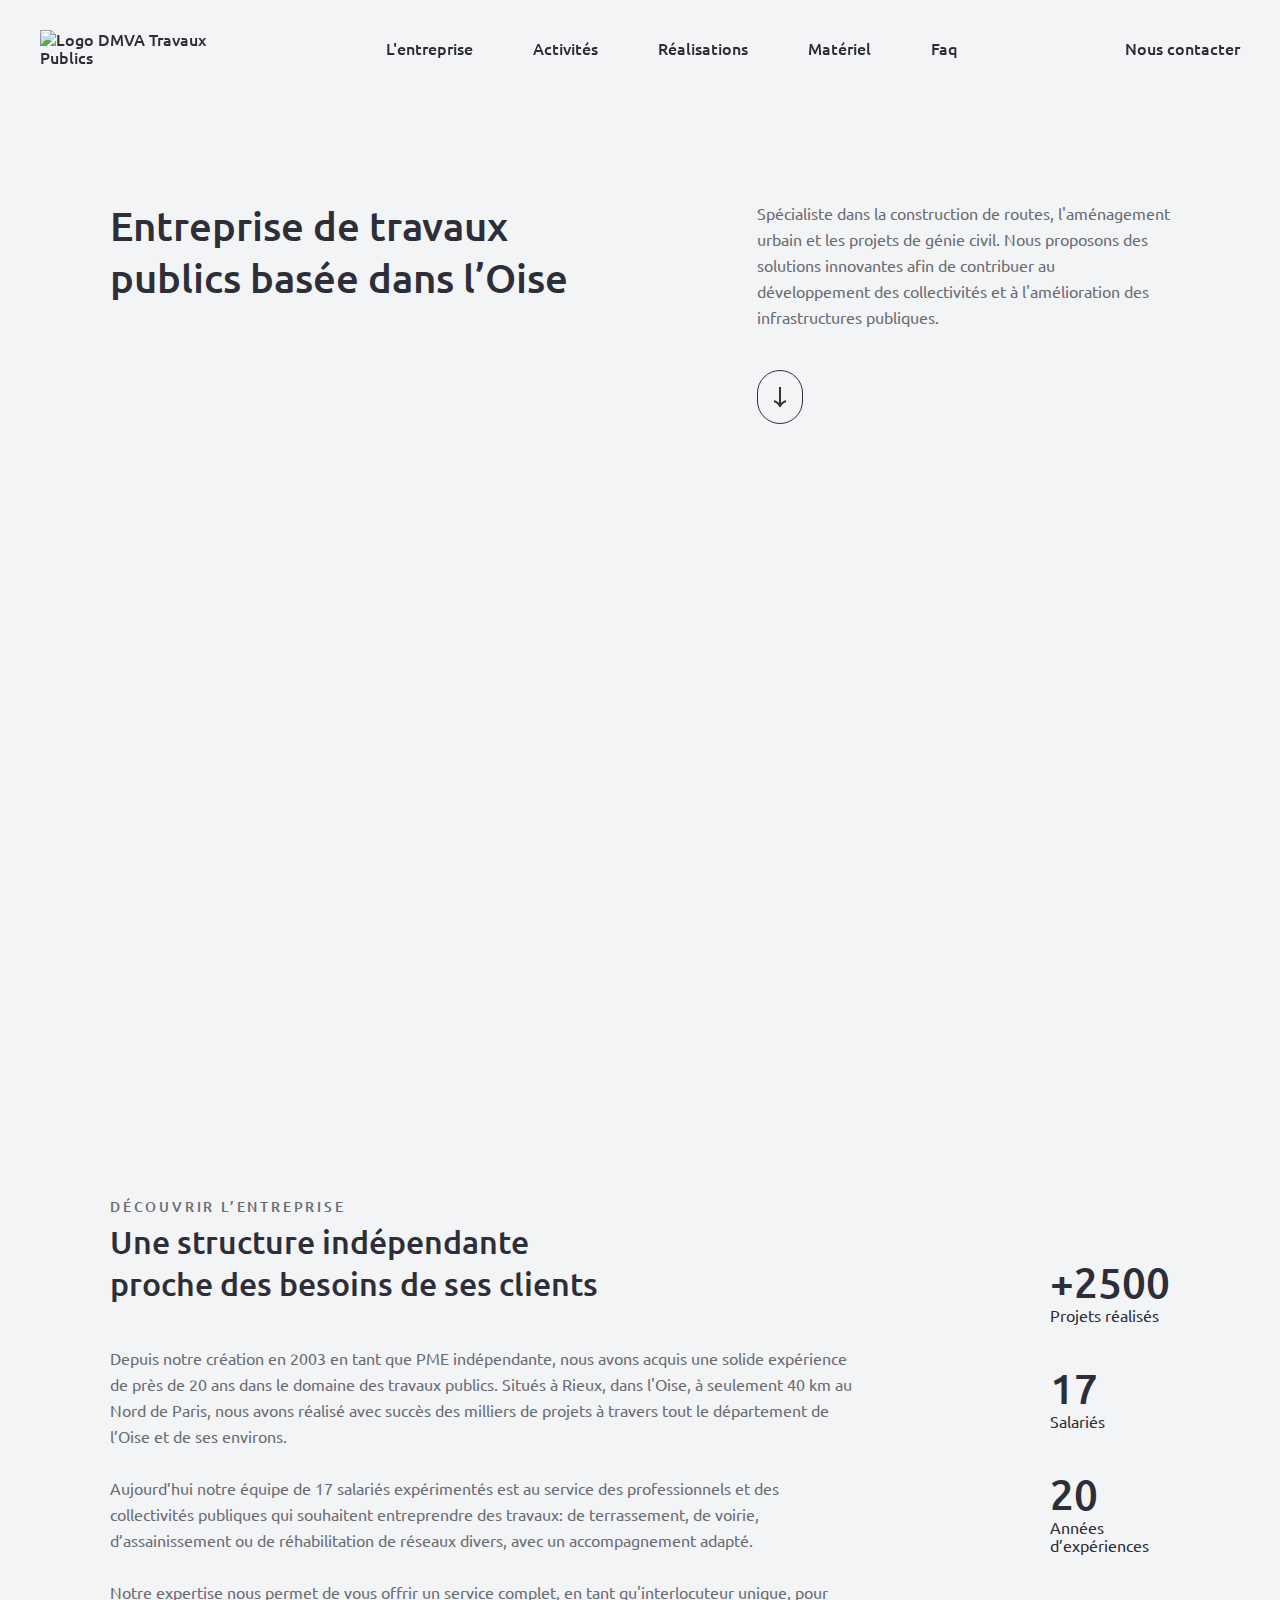
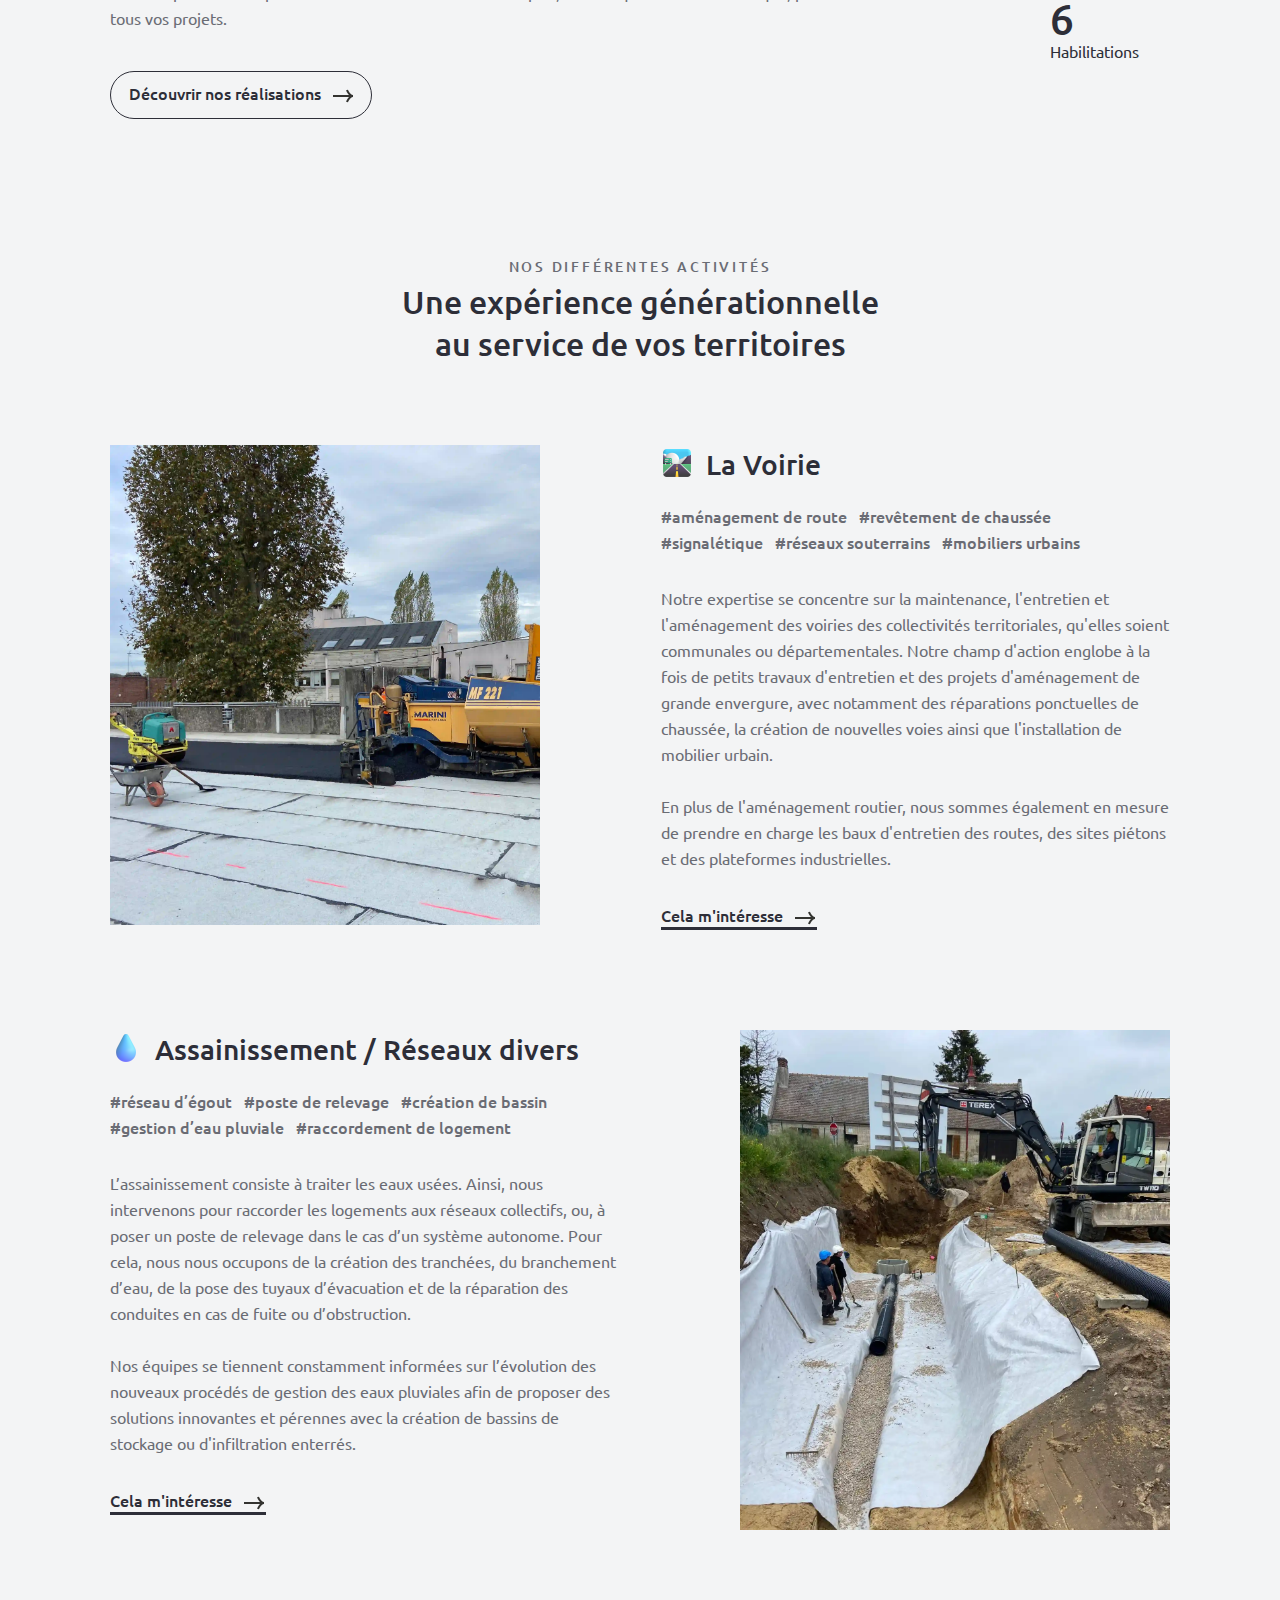
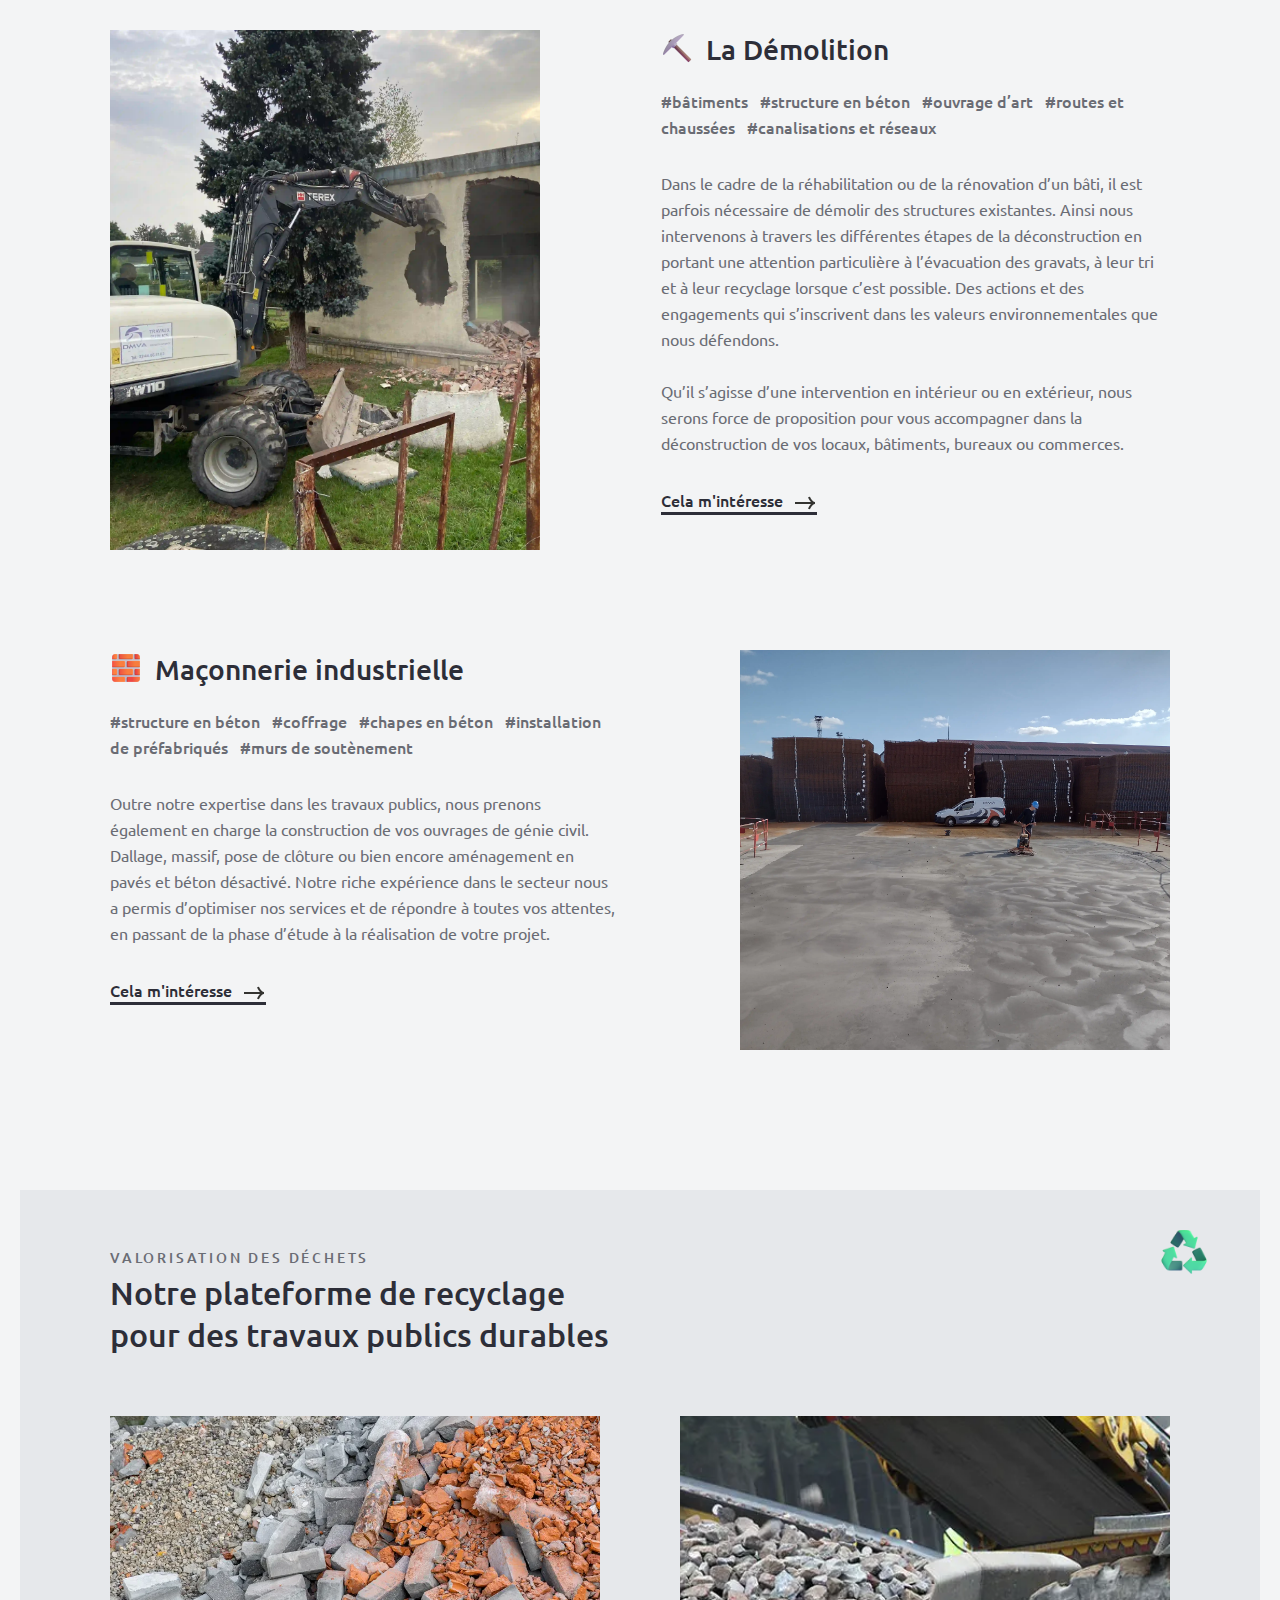
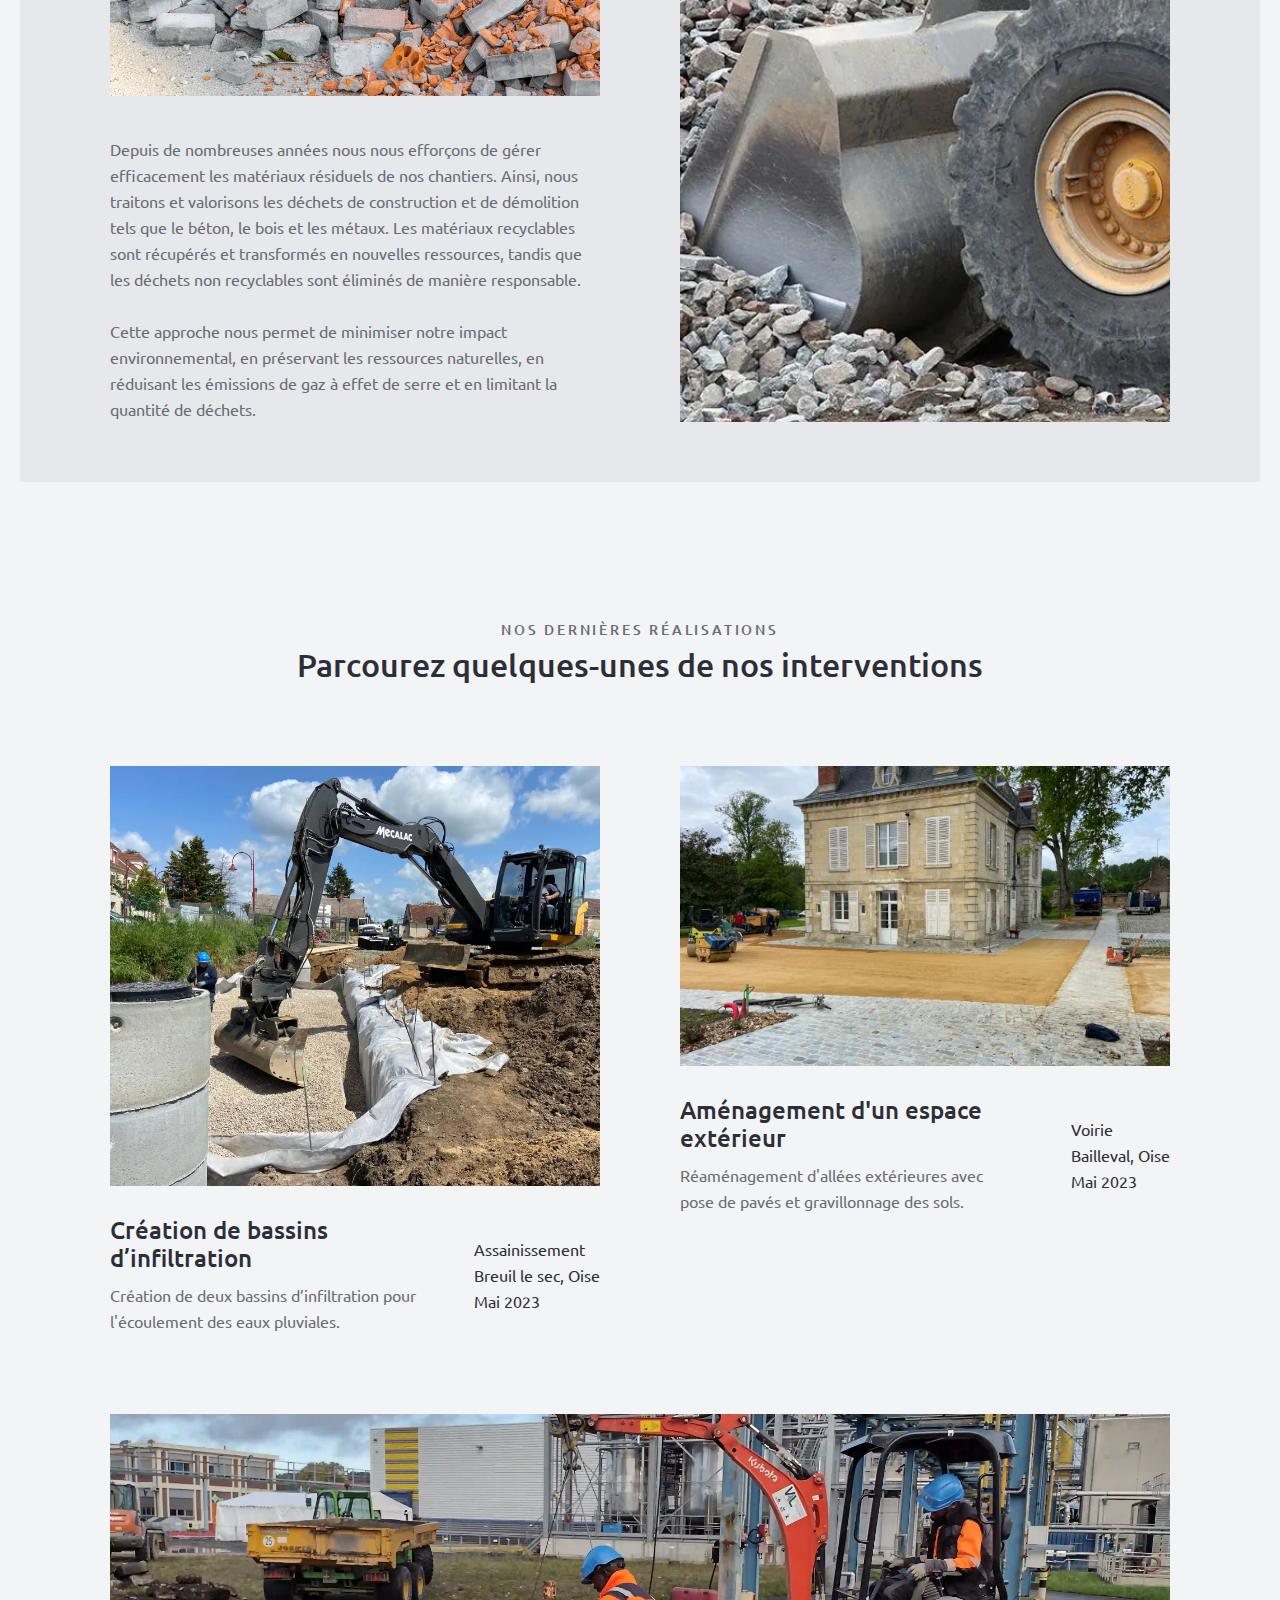
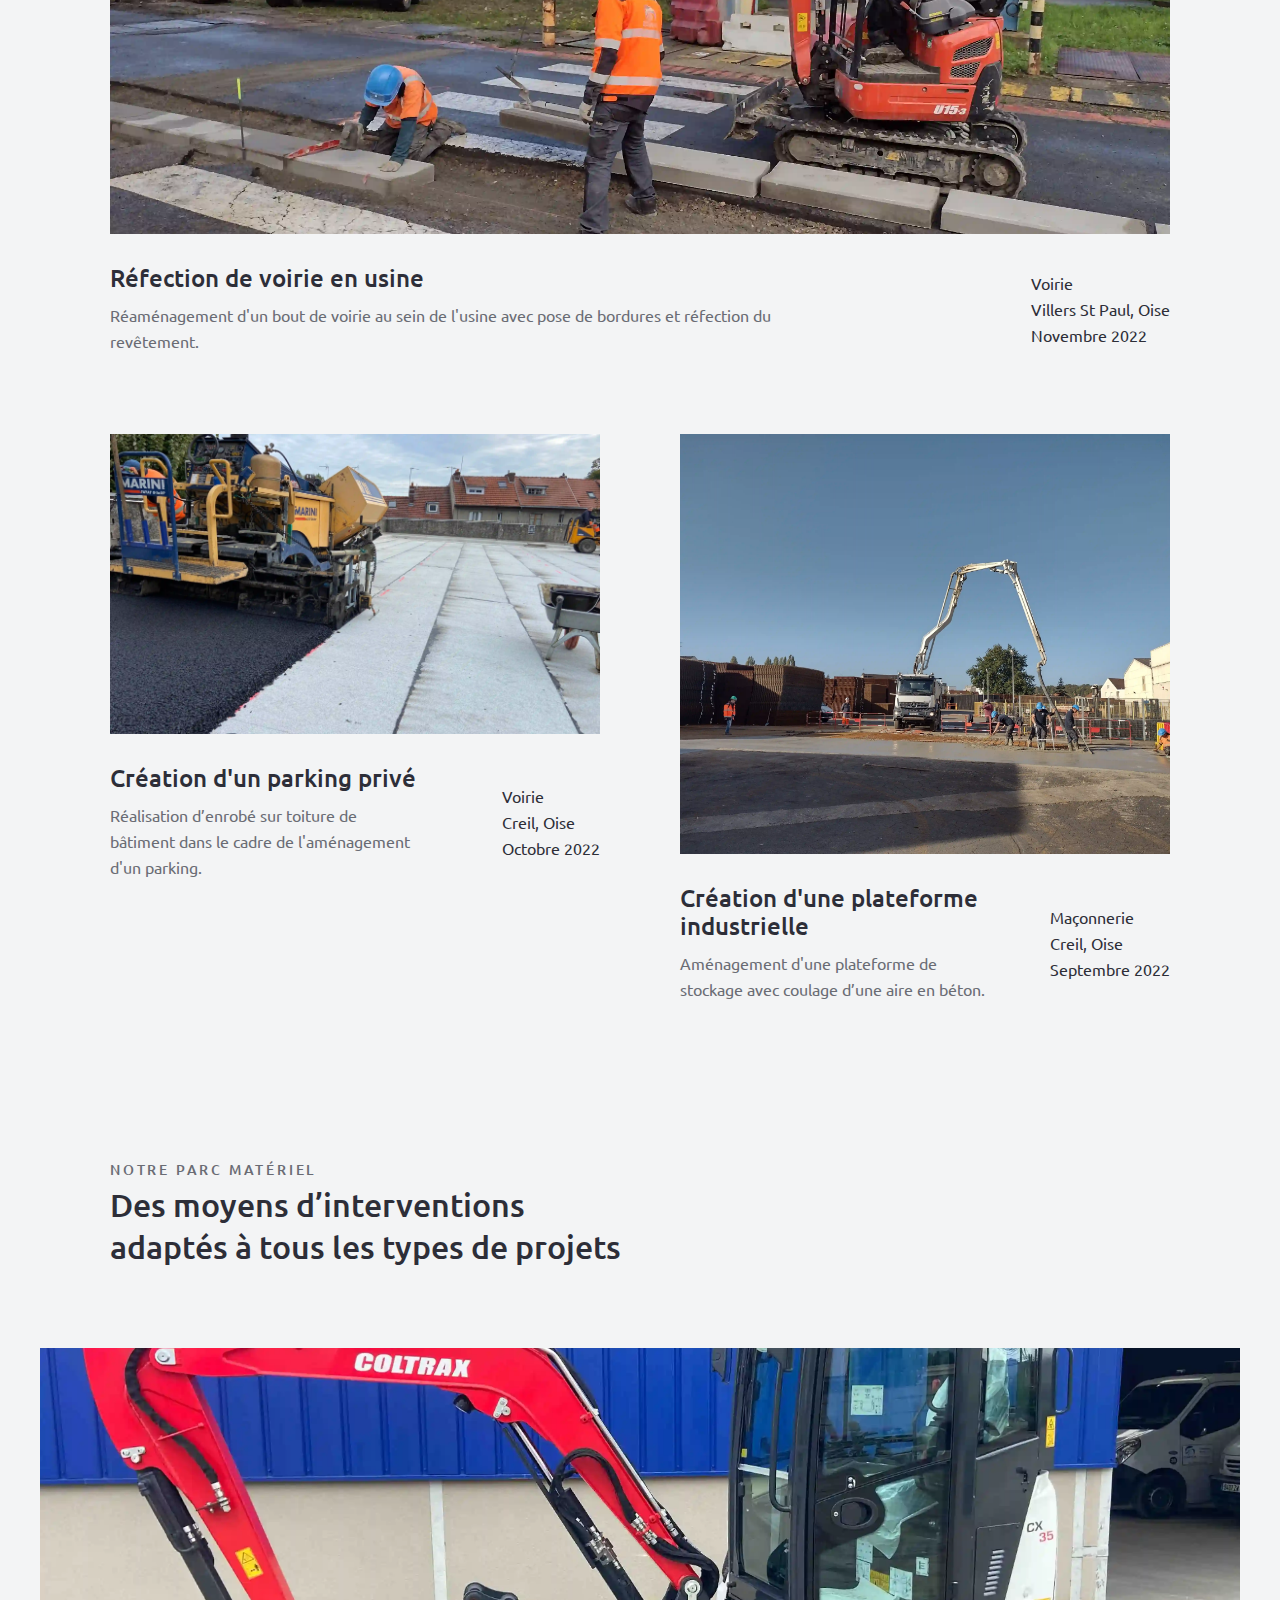
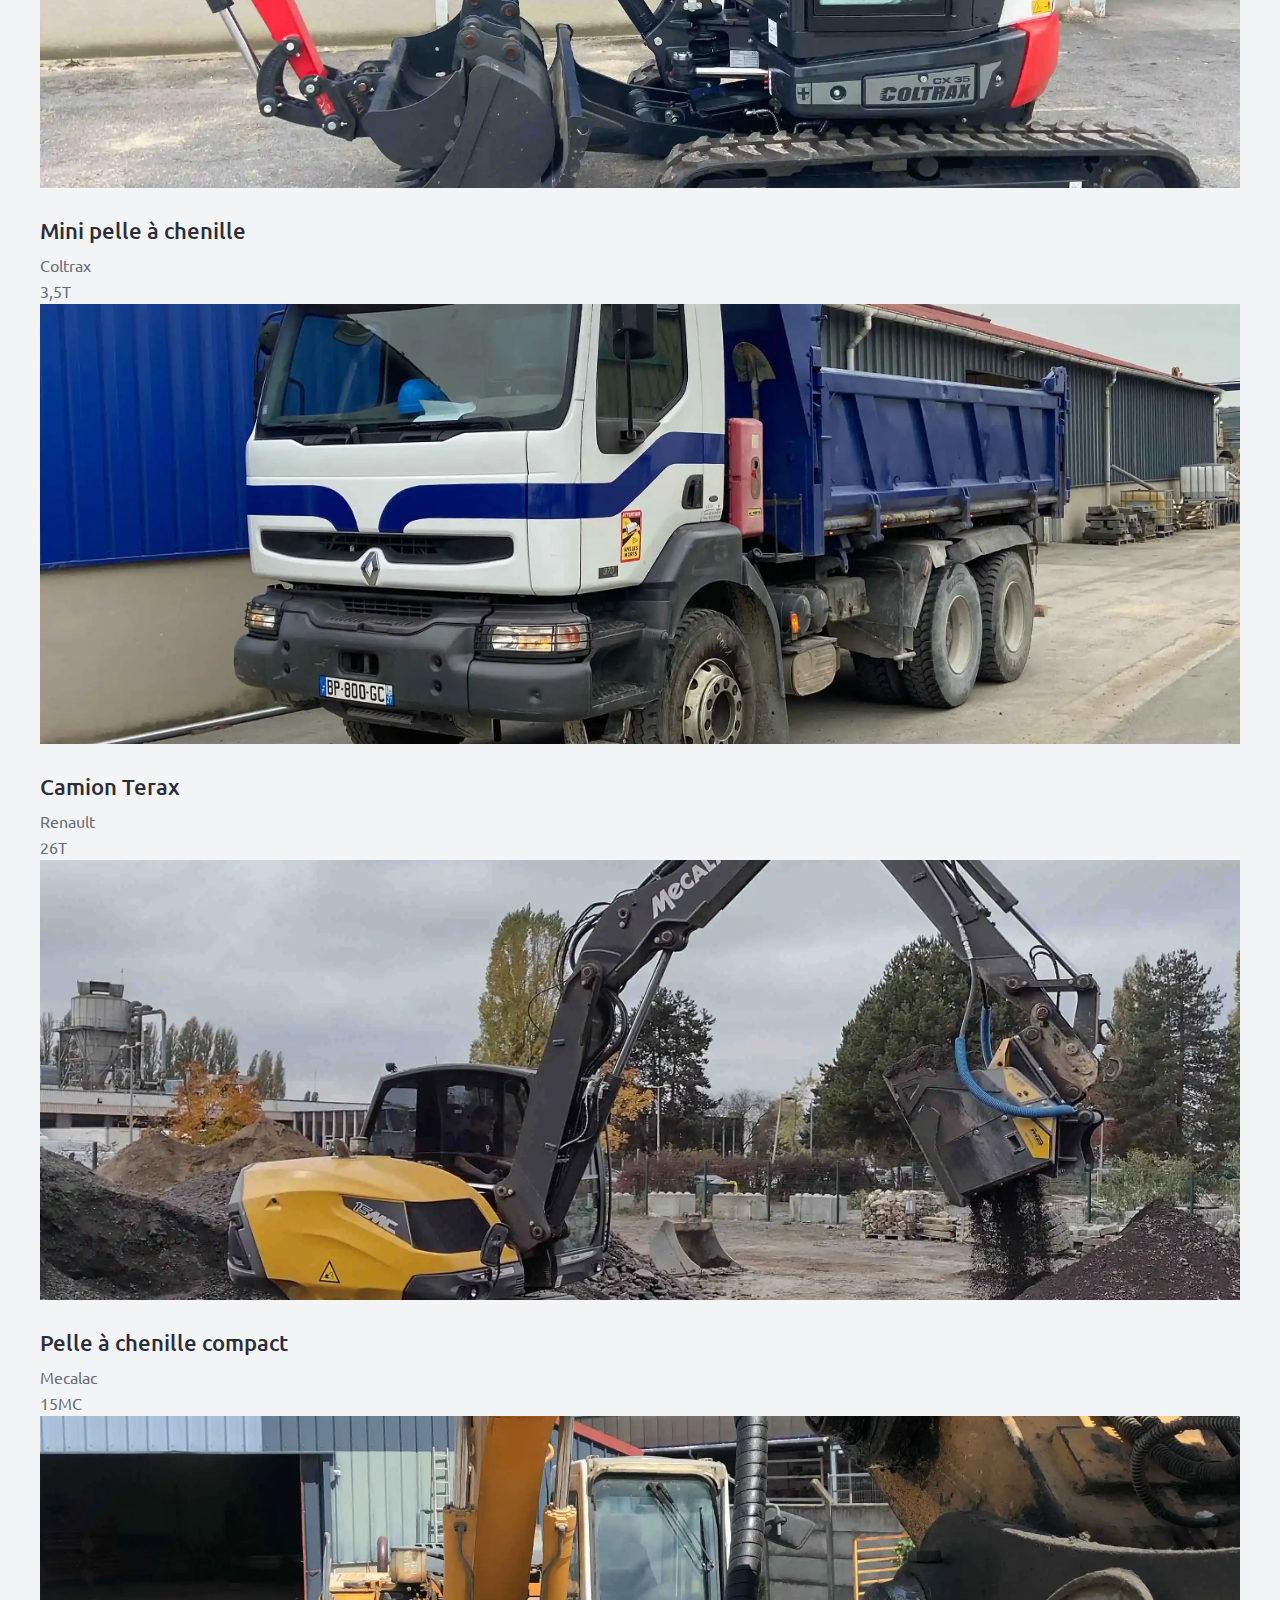
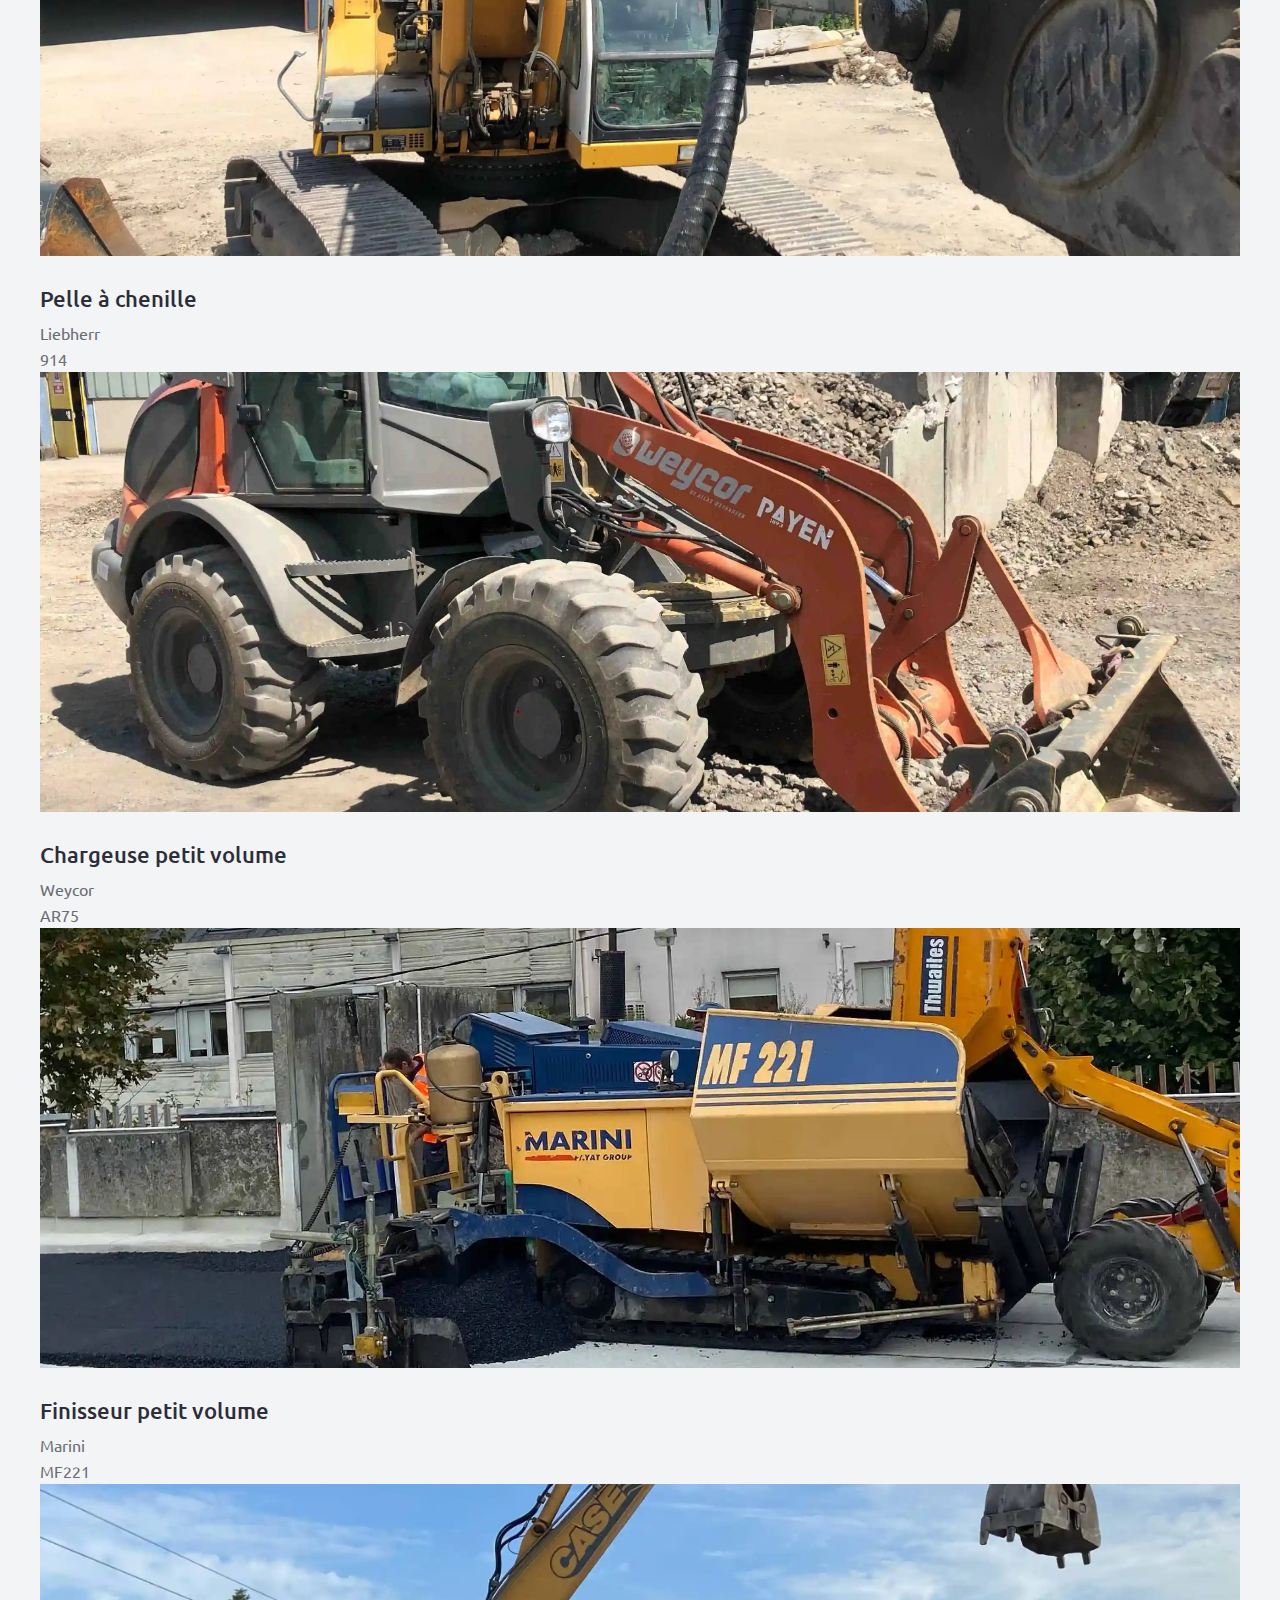
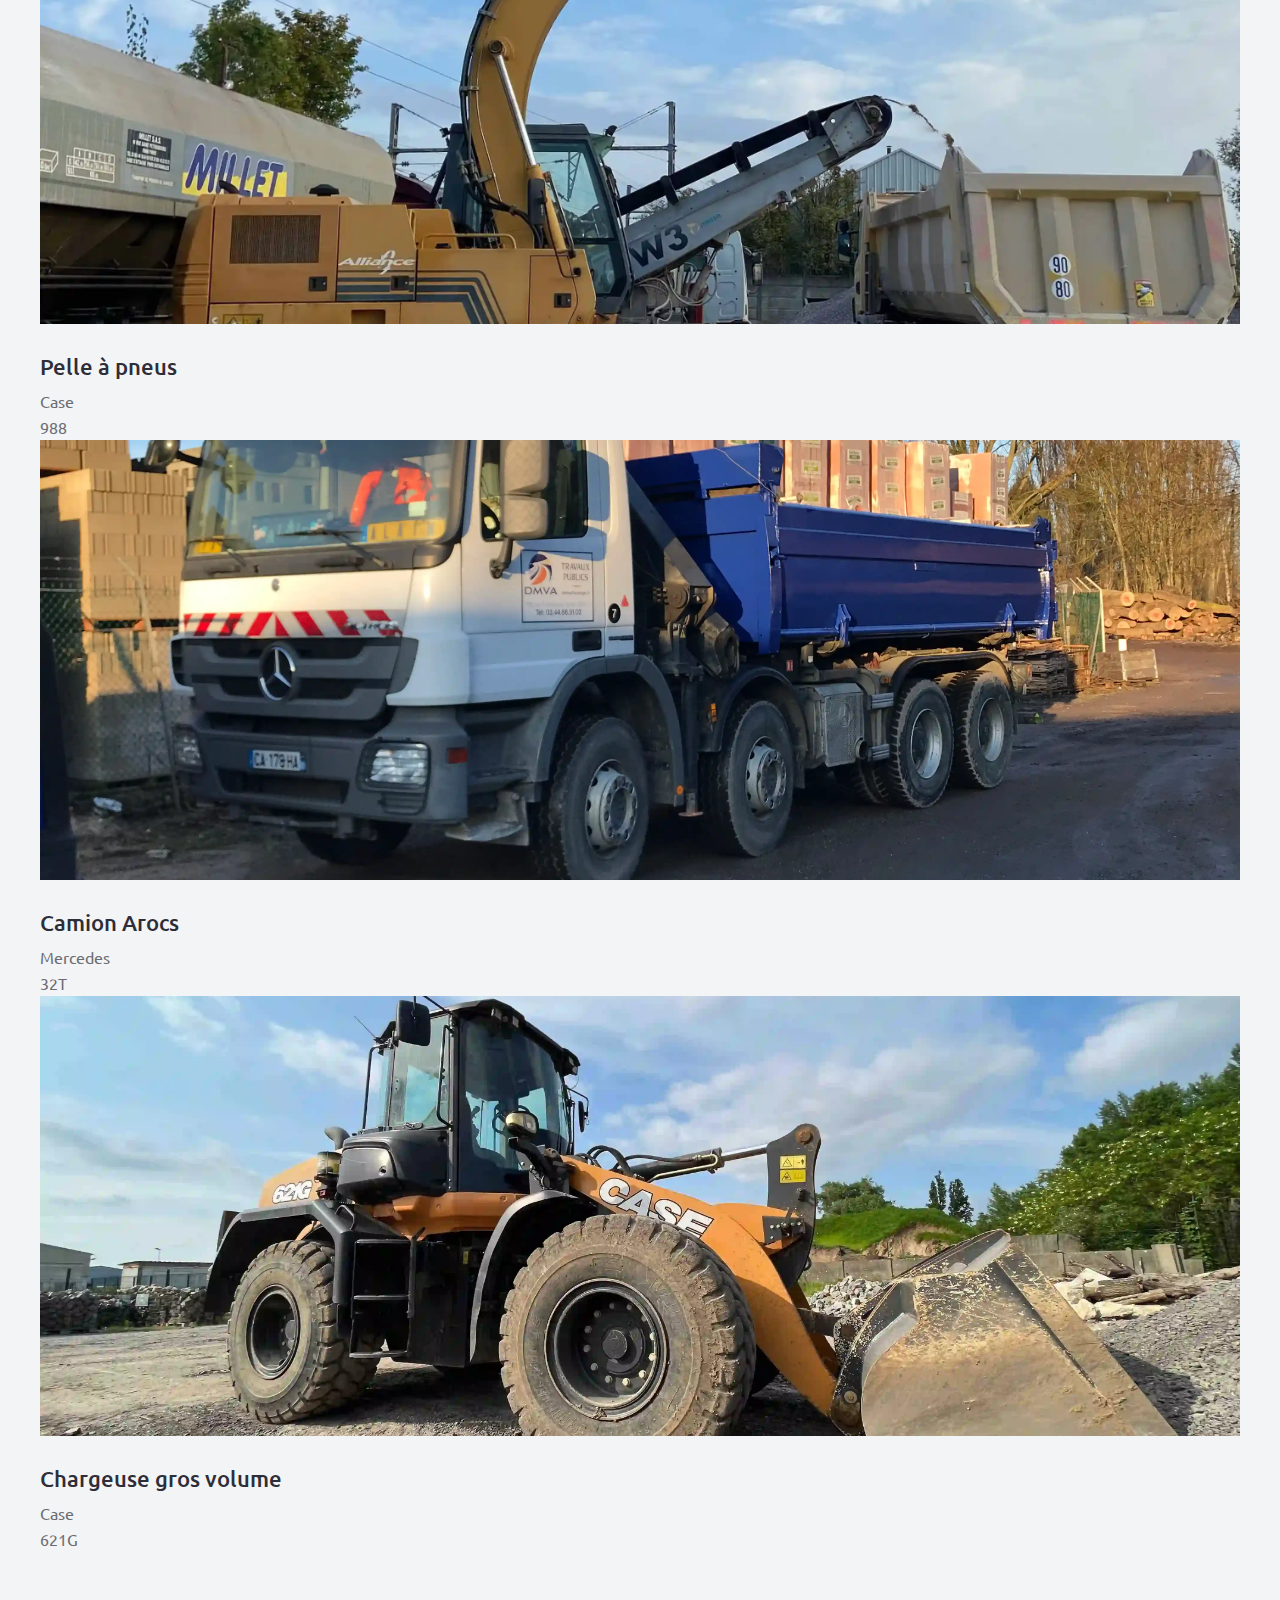
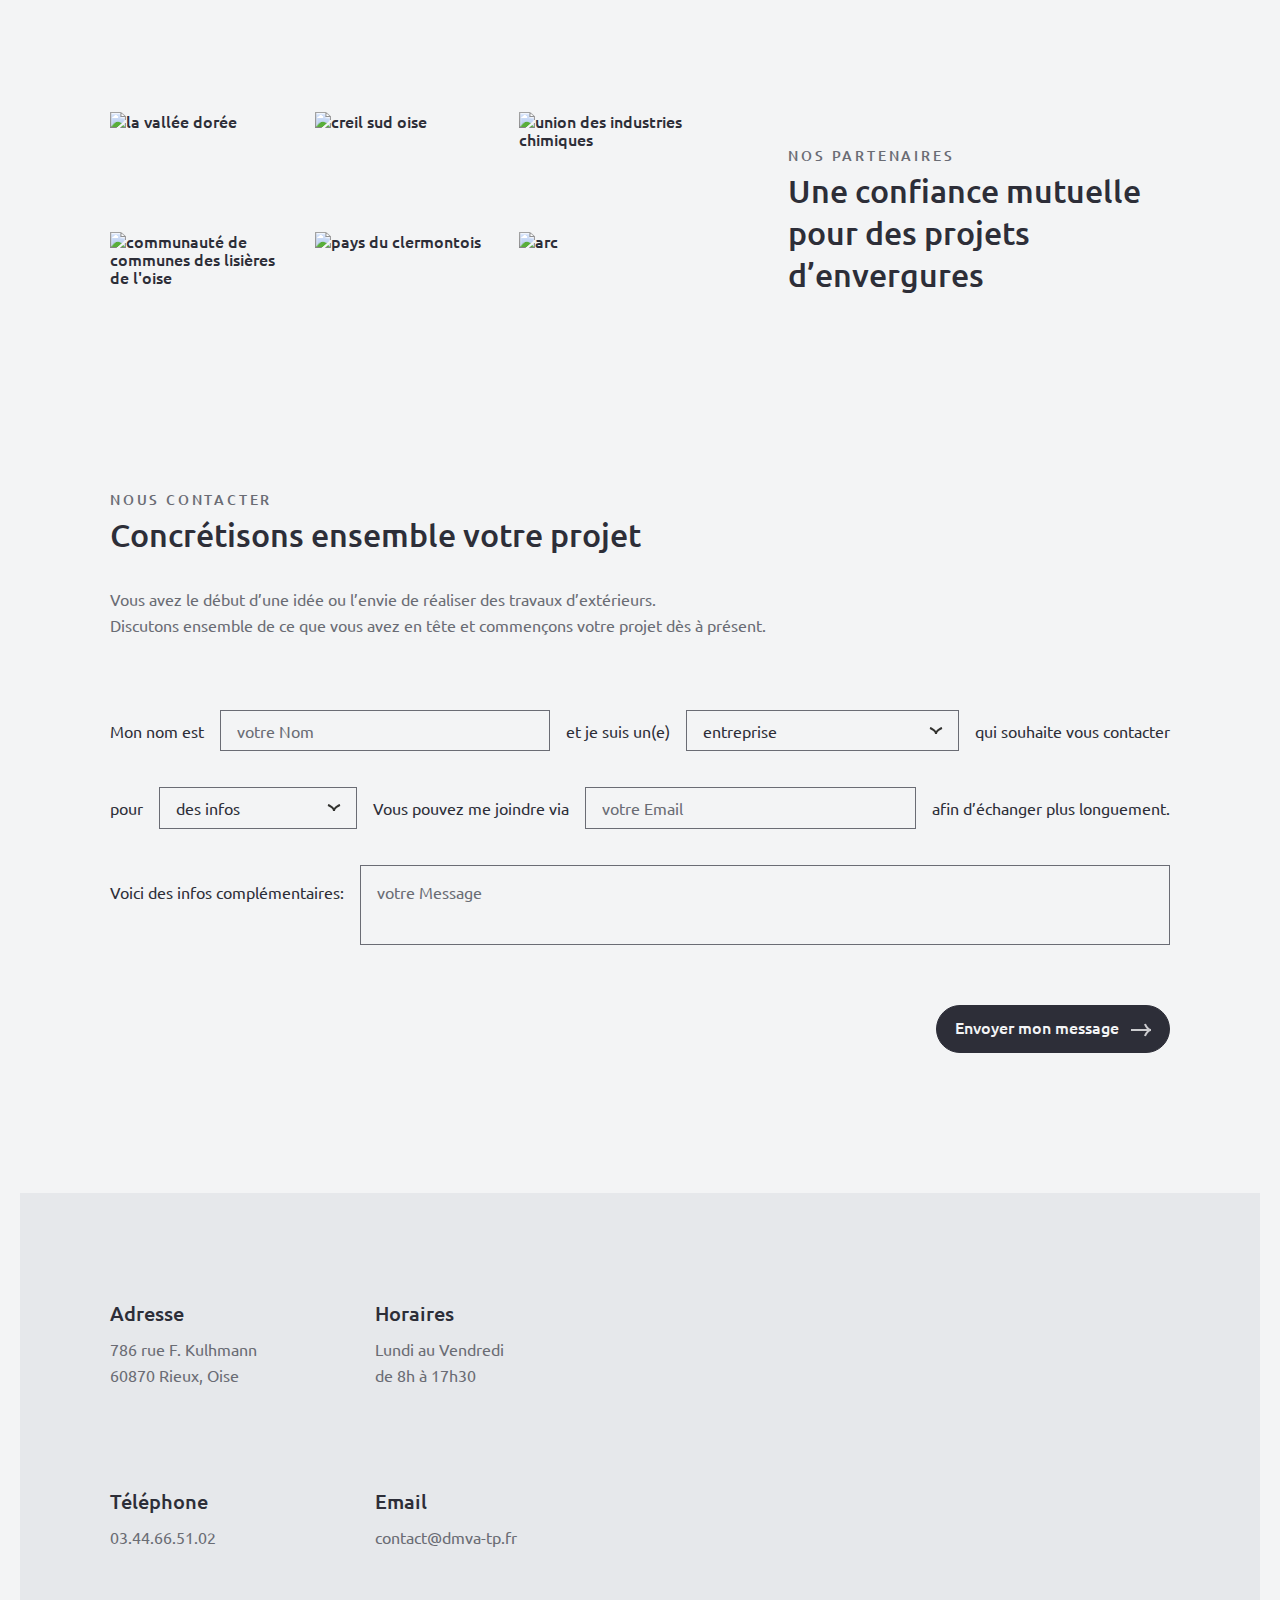
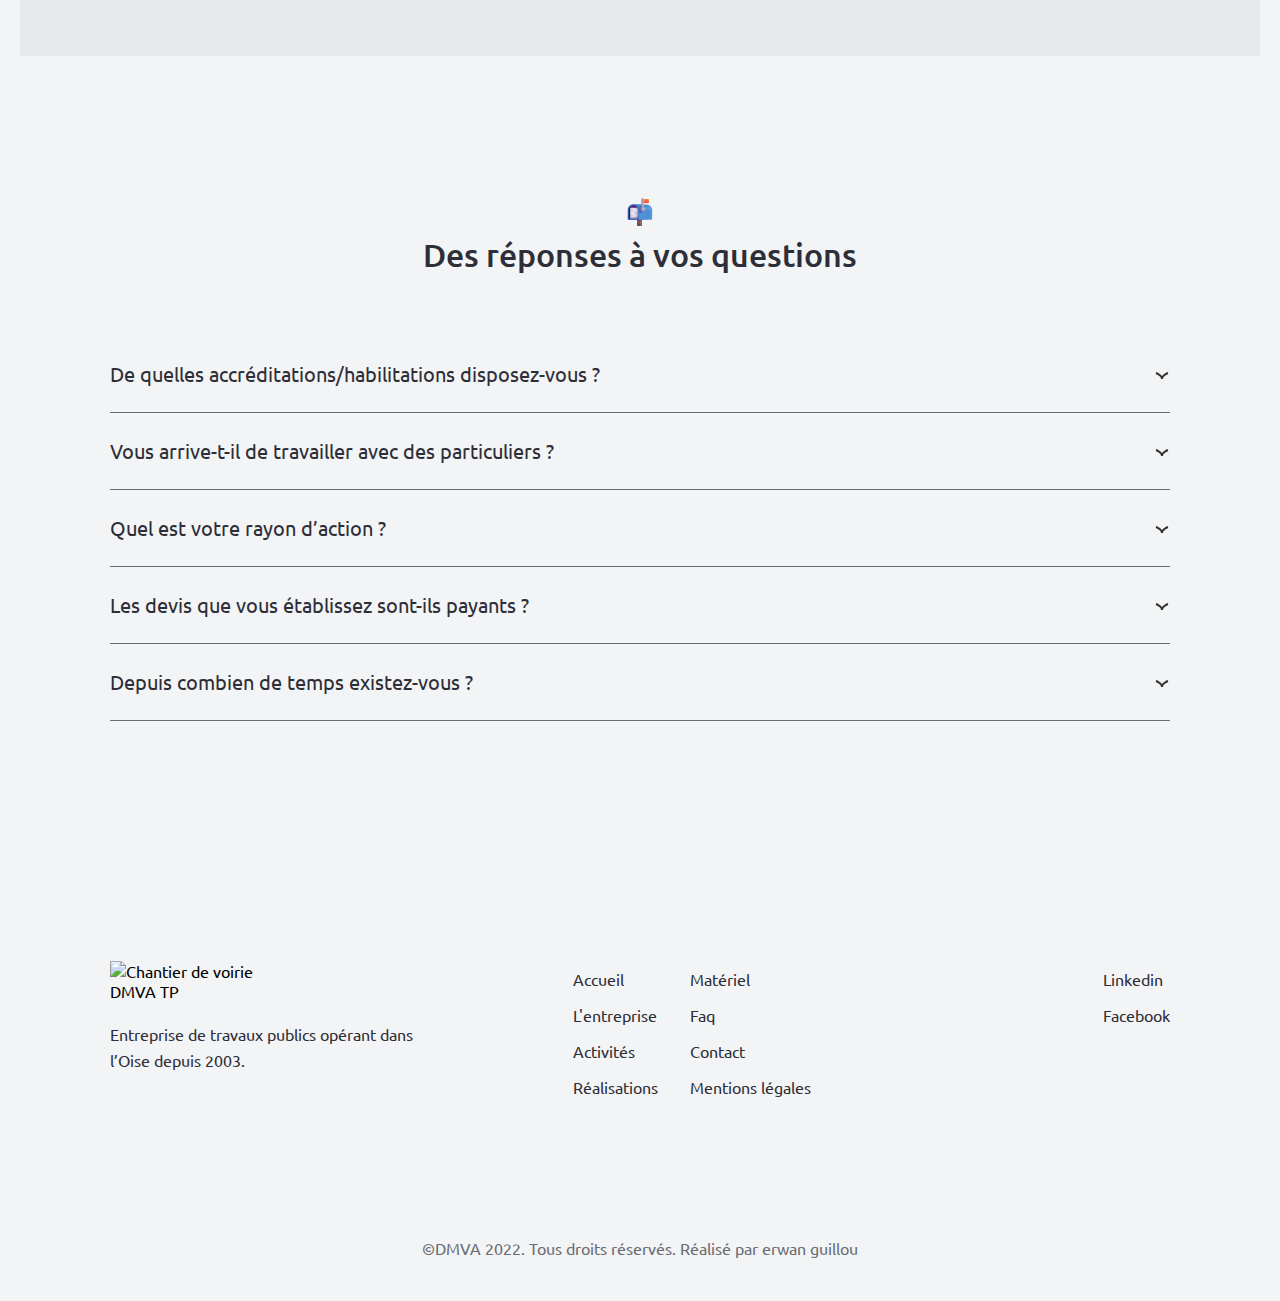
==== index.html @ 474aba8a "delete hotjar" ====
<!DOCTYPE html>
<html lang="fr">
<head>

<!-- ===============================  Meta  =============================== -->
  <meta charset="UTF-8" />
  <meta name="viewport" content="width=device-width, initial-scale=1.0">
  <meta http-equiv="X-UA-Compatible" content="ie=edge">
  <meta name="author" content="dmva tp">
  
<!-- ===============================  Description  =============================== -->
  <title>Dmva TP - Entreprise de travaux publics basée dans l'Oise</title>
  <meta name="description" content="Entreprise de travaux publics basée dans l'Oise, spécialisée en construction et aménagement. Experts en voirie, réseaux, assainissement, maçonnerie et bâtiment. Nous offrons des services de qualité, alliant expertise et fiabilité. Contactez-nous dès maintenant et notre équipe se chargera de répondre à vos besoins spécifiques."/>

<!-- ===============================  Keywords  =============================== -->
  <meta name="keywords" content="..."/>

<!-- ===============================  Site icon  =============================== -->
  <link rel="icon" type="image/png" href="img/icon.png" />

<!-- ===============================  Google Font  =============================== -->
  <link rel="preconnect" href="https://fonts.googleapis.com">
  <link rel="preconnect" href="https://fonts.gstatic.com" crossorigin>
  <link href="https://fonts.googleapis.com/css2?family=Ubuntu:wght@400;500;700&display=swap" rel="stylesheet">

<!-- ===============================  Custom css  =============================== -->
  <link rel="stylesheet" href="css/main.css">

<!-- ===============================  Slick css  =============================== -->
  <link rel="stylesheet" href="https://cdnjs.cloudflare.com/ajax/libs/slick-carousel/1.8.1/slick.css">

<!-- ===============================  Social meta  =============================== -->
  <meta property="og:title" content="Dmva TP • Entreprise de travaux publics basée dans l'Oise" />
  <meta property="og:url" content="https://dmva-tp.fr" />
  <meta property="og:image" content="img/banner/banner1.webp" />
  <meta property="og:description" content="Entreprise de travaux publics basée dans l'Oise, spécialisée en construction et aménagement. Experts en voirie, réseaux, assainissement, maçonnerie et bâtiment. Nous offrons des services de qualité, alliant expertise et fiabilité. Contactez-nous dès maintenant et notre équipe se chargera de répondre à vos besoins spécifiques.." />
  <meta property="og:site_name" content="Dmva TP • Entreprise de travaux publics basée dans l'Oise" />

<!-- Include the Vimeo Player API script -->
  <script src="https://player.vimeo.com/api/player.js"></script>

<!-- Google Tag Manager -->
<script>(function(w,d,s,l,i){w[l]=w[l]||[];w[l].push({'gtm.start':
  new Date().getTime(),event:'gtm.js'});var f=d.getElementsByTagName(s)[0],
  j=d.createElement(s),dl=l!='dataLayer'?'&l='+l:'';j.async=true;j.src=
  'https://www.googletagmanager.com/gtm.js?id='+i+dl;f.parentNode.insertBefore(j,f);
  })(window,document,'script','dataLayer','GTM-NGLDJ56');</script>
<!-- End Google Tag Manager -->



</head>

  <!-- Google tag (gtag.js) -->
  <script async src="https://www.googletagmanager.com/gtag/js?id=G-4NWYVHL9N3"></script>
  <script>
    window.dataLayer = window.dataLayer || [];
    function gtag(){dataLayer.push(arguments);}
    gtag('js', new Date());
  
    gtag('config', 'G-4NWYVHL9N3');
  </script>

<body>

<!-- Google Tag Manager (noscript) -->
<noscript><iframe src="https://www.googletagmanager.com/ns.html?id=GTM-NGLDJ56"
  height="0" width="0" style="display:none;visibility:hidden"></iframe></noscript>
<!-- End Google Tag Manager (noscript) -->

<!-- ===============================  1. Navigation  =============================== -->
<header id="header" class="header">
  <nav class="nav">

    <a href="#" class="nav__logo" title="Accueil">
      <img src="img/logo.png" alt="Logo DMVA Travaux Publics">
    </a>

    <div id="navMenu" class="nav__menu">
      <ul>
        <li><a href="#entreprise" class="nav__link link" title="L'entreprise">L'entreprise</a></li>
        <li><a href="#metiers" class="nav__link link" title="Activités">Activités</a></li>
        <li><a href="#projets" class="nav__link link" title="Réalisations">Réalisations</a></li>
        <li><a href="#equipment" class="nav__link link" title="Matériel">Matériel</a></li>
        <li><a href="#faq" class="nav__link link" title="Faq">Faq</a></li>
      </ul>
      <a href="#contact" class="nav__link link" title="Nous contacter">Nous contacter</a>
    </div>
    
    <div id="navToggle" class="nav__toggle">
      <div class="toggle__bar"></div>
      <div class="toggle__bar"></div>
      <div class="toggle__bar"></div>
    </div>

  </nav>
</header> 

<main class="margin__constraint">
<!-- ===============================  2. Banner  =============================== -->
  <section id="accueil" class="banner useful__width1">
    <h1 class="banner__title">Entreprise de travaux publics basée dans l’Oise</h1>
    <div class="banner__description">
        <p>Spécialiste dans la construction de routes, l'aménagement urbain et les projets de génie civil. Nous proposons des solutions innovantes afin de contribuer au développement des collectivités et à l'amélioration des infrastructures publiques.</p>
        <a href="#entreprise" class="banner__arrow">
          <img src="img/icons/arrow.png" alt="Flèche navigation">
        </a>
    </div>
  </section>

<!-- ===============================  3. Banner Video =============================== -->
  <section class="banner__vid useful__width2"> 
    <div id="myBannerVideo">
      <iframe src="https://player.vimeo.com/video/846995308?h=46d7790e1b&autoplay=1&muted=1&loop=1&title=0&byline=0&portrait=0&controls=0" frameborder="0" allow="autoplay; muted; fullscreen; picture-in-picture" allowfullscreen>
      </iframe>
    </div>
  </section> 

<!-- ===============================  4. Company  =============================== -->
  <section id="entreprise" class="company useful__width1">
    <div class="company__description">
      <h2>Découvrir l’entreprise</h2>
      <h3>Une structure indépendante 
        <br>proche des besoins de ses clients</h3>
        <p>Depuis notre création en 2003 en tant que PME indépendante, nous avons acquis une solide expérience de près de 20 ans dans le domaine des travaux publics. Situés à Rieux, dans l'Oise, à seulement 40 km au Nord de Paris, nous avons réalisé avec succès des milliers de projets à travers tout le département de l’Oise et de ses environs. 
        <br><br>Aujourd’hui notre équipe de 17 salariés expérimentés est au service des professionnels et des collectivités publiques qui souhaitent entreprendre des travaux: de terrassement, de voirie, d’assainissement ou de réhabilitation de réseaux divers, avec un accompagnement adapté.
        <br><br>Notre expertise nous permet de vous offrir un service complet, en tant qu'interlocuteur unique, pour tous vos projets.</p>
    
      <a href="#projets" title="Découvrir nos réalisations" class="button">Découvrir nos réalisations
        <img src="img/icons/arrow.png" alt="Flèche navigation">
      </a>
    </div>

    <div class="company__numbers">

      <!-- ===============================  #1  =============================== -->
      <div class="company__item">
        <span>+2500</span>
        <p>Projets réalisés</p>
      </div>
      <!-- ===============================  #2  =============================== -->
      <div class="company__item">
        <span>17</span>
        <p>Salariés</p>
      </div>
      <!-- ===============================  #3  =============================== -->
      <div class="company__item">
        <span>20</span>
        <p>Années 
          <br>d’expériences</p>
      </div>
      <!-- ===============================  #4  =============================== -->
      <div class="company__item">
        <span>6</span>
        <p>Habilitations</p>
      </div>

    </div>
  </section>

<!-- ===============================  5. Jobs  =============================== -->
  <section id="metiers" class="jobs useful__width1">
    <h2>Nos différentes activités</h2>
    <h3>Une expérience générationnelle
      <br>au service de vos territoires</h3>

    <!-- ===============================  #1  =============================== -->
    <div class="jobs__item jobs__1">
      <img src="img/jobs/job1.webp" class="jobs__img" alt="Engin finisher qui construit une route">
      <div class="jobs__description">
        
        <h4>
        <img src="img/icons/voirie.png" class="jobs_icon" alt="Icon">
        La Voirie</h4>

        <div class="jobs_hastags">
          <span>#aménagement de route</span>
          <span>#revêtement de chaussée</span>
          <span>#signalétique</span>
          <span>#réseaux souterrains</span>
          <span>#mobiliers urbains</span>
        </div>

        <p>Notre expertise se concentre sur la maintenance, l'entretien et l'aménagement des voiries des collectivités territoriales, qu'elles soient communales ou départementales. Notre champ d'action englobe à la fois de petits travaux d'entretien et des projets d'aménagement de grande envergure, avec notamment des réparations ponctuelles de chaussée, la création de nouvelles voies ainsi que l'installation de mobilier urbain.
        <br><br>En plus de l'aménagement routier, nous sommes également en mesure de prendre en charge les baux d'entretien des routes, des sites piétons et des plateformes industrielles.</p>

        <a href="#contact" title="Ca m'intéresse" class="buttonSecondary">Cela m'intéresse
          <img src="img/icons/arrow.png" alt="Flèche navigation">
        </a>
      </div>
    </div>

    <!-- ===============================  #2  =============================== -->
    <div class="jobs__item jobs__2">
      <img src="img/jobs/job2.webp" class="jobs__img" alt="Engin de chantier qui pose une canalisation souterraine">
      <div class="jobs__description">
        
        <h4>
        <img src="img/icons/assainissement.png" class="jobs_icon" alt="Icon">
        Assainissement / Réseaux divers</h4>

        <div class="jobs_hastags">
          <span>#réseau d’égout</span>
          <span>#poste de relevage</span>
          <span>#création de bassin</span>
          <span>#gestion d’eau pluviale</span>
          <span>#raccordement de logement</span>
        </div>

        <p>L’assainissement consiste à traiter les eaux usées. Ainsi, nous intervenons pour raccorder les logements aux réseaux collectifs, ou, à poser un poste de relevage dans le cas d’un système autonome. Pour cela, nous nous occupons de la création des tranchées, du branchement d’eau, de la pose des tuyaux d’évacuation et de la réparation des conduites en cas de fuite ou d’obstruction. 
        <br><br>Nos équipes se tiennent constamment informées sur l’évolution des nouveaux procédés de gestion des eaux pluviales afin de proposer des solutions innovantes et pérennes avec la création de bassins de stockage ou d'infiltration enterrés.</p>

        <a href="#contact" title="Ca m'intéresse" class="buttonSecondary">Cela m'intéresse
          <img src="img/icons/arrow.png" alt="Flèche navigation">
        </a>
      </div>
    </div>

    <!-- ===============================  #3  =============================== -->
    <div class="jobs__item jobs__3">
      <img src="img/jobs/job3.webp" class="jobs__img" alt="Engin de travaux publics qui démolit un bâtiment">
      <div class="jobs__description">
              
        <h4>
        <img src="img/icons/demolition.png" class="jobs_icon" alt="Icon">
        La Démolition</h4>
  
        <div class="jobs_hastags">
          <span>#bâtiments</span>
          <span>#structure en béton</span>
          <span>#ouvrage d’art</span>
          <span>#routes et chaussées</span>
          <span>#canalisations et réseaux</span>
        </div>

        <p>Dans le cadre de la réhabilitation ou de la rénovation d’un bâti, il est parfois nécessaire de démolir des structures existantes. Ainsi nous intervenons à travers les différentes étapes de la déconstruction en portant une attention particulière à l’évacuation des gravats, à leur tri et à leur recyclage lorsque c’est possible. Des actions et des engagements qui s’inscrivent dans les valeurs environnementales que nous défendons. 
        <br><br>Qu’il s’agisse d’une intervention en intérieur ou en extérieur, nous serons force de proposition pour vous accompagner dans la déconstruction de vos locaux, bâtiments, bureaux ou commerces.</p>
        <a href="#contact" title="Ca m'intéresse" class="buttonSecondary">Cela m'intéresse
          <img src="img/icons/arrow.png" alt="Flèche navigation">
        </a>
      </div>
    </div>

    <!-- ===============================  #4  =============================== -->
    <div class="jobs__item jobs__4">
      <img src="img/jobs/job4.webp" class="jobs__img" alt="Ouvrier qui aménage une plateforme industrielle">
      <div class="jobs__description">
        <h4>
        <img src="img/icons/maconnerie.png" class="jobs_icon" alt="Icon">
        Maçonnerie industrielle</h4>
    
        <div class="jobs_hastags">
          <span>#structure en béton</span>
          <span>#coffrage</span>
          <span>#chapes en béton</span>
          <span>#installation de préfabriqués</span>
          <span>#murs de soutènement</span>
        </div>

        <p>Outre notre expertise dans les travaux publics, nous prenons également en charge la construction de vos ouvrages de génie civil. Dallage, massif, pose de clôture ou bien encore aménagement en pavés et béton désactivé. Notre riche expérience dans le secteur nous a permis d’optimiser nos services et de répondre à toutes vos attentes, en passant de la phase d’étude à la réalisation de votre projet.</p>

        <a href="#contact" title="Ca m'intéresse" class="buttonSecondary">Cela m'intéresse
          <img src="img/icons/arrow.png" alt="Flèche navigation">
        </a>
      </div>
    </div>
      
  </section>

<!-- ===============================  6. Recycle  =============================== -->
  <section class="recycle useful__width2"> 
    <h2>valorisation des déchets</h2>
    <h3>Notre plateforme de recyclage
    <br>pour des travaux publics durables</h3>
    <img src="img/icons/recycle.png" class="recycle_icon" alt="Icon">
    
    <div class="recycle__details">
      <div class="recycle__details__left">
        <img src="img/recycle/recycle.webp" alt="Plateforme de recyclage de travaux publics">
        <p>Depuis de nombreuses années nous nous efforçons de gérer efficacement les matériaux résiduels de nos chantiers. Ainsi, nous traitons et valorisons les déchets de construction et de démolition tels que le béton, le bois et les métaux. Les matériaux recyclables sont récupérés et transformés en nouvelles ressources, tandis que les déchets non recyclables sont éliminés de manière responsable. 
        <br><br>Cette approche nous permet de minimiser notre impact environnemental, en préservant les ressources naturelles, en réduisant les émissions de gaz à effet de serre et en limitant la quantité de déchets.</p>

      </div>

      <div class="recycle__details__right">
        <img src="img/recycle/recycle1.webp" alt="Plateforme de recyclage de travaux publics">
      </div>

    </div>
  </section> 

<!-- ===============================  7. Projects  =============================== -->
  <section id="projets" class="projects useful__width1">
    <h2>Nos dernières réalisations</h2>
    <h3>Parcourez quelques-unes de nos interventions</h3>

    <div class="projects__gallery">
      
      <!-- ===============================  #1  =============================== -->
      <div class="gallery__item project__1">
        
        <div class="gallery__item__img">
          <img src="img/projects/realisation1.webp" alt="Engin de chantier qui pose un tuyau de voirie">
        </div>
        
        <div class="gallery__item__details">
          <div class="gallery__item__description">
            <h5>Création de bassins d’infiltration</h5>
            <p>Création de deux bassins d’infiltration pour l'écoulement des eaux pluviales.</p>
          </div>
          <div class="gallery__item__infos">
            <span class="gallery__item__jobs">Assainissement <span class="gallery__item__separator"> | </span></span>
            <span class="gallery__item__location">Breuil le sec, Oise <span class="gallery__item__separator"> | </span></span>
            <span class="gallery__item__date">Mai 2023</span>
          </div>
        </div>

      </div>

      <!-- ===============================  #2  =============================== -->
      <div class="gallery__item project__2">
        
        <div class="gallery__item__img">
          <img src="img/projects/realisation2.webp" alt="Cours d'un chateau avec des allées en pavés">
        </div>
        
        <div class="gallery__item__details">
          <div class="gallery__item__description">
            <h5>Aménagement d'un espace extérieur</h5>
            <p>Réaménagement d'allées extérieures avec pose de pavés et gravillonnage des sols.</p>
          </div>
          <div class="gallery__item__infos">
            <span class="gallery__item__jobs">Voirie <span class="gallery__item__separator"> | </span></span>
            <span class="gallery__item__location">Bailleval, Oise <span class="gallery__item__separator"> | </span></span>
            <span class="gallery__item__date">Mai 2023</span>
          </div>
        </div>
        
      </div>

      <!-- ===============================  #3  =============================== -->
      <div class="gallery__item project__3">
        
        <div class="gallery__item__img">
          <img src="img/projects/realisation3.webp" alt="Ouvriers qui posents des bordures sur une route">
        </div>
        
        <div class="gallery__item__details">
          <div class="gallery__item__description">
            <h5>Réfection de voirie en usine</h5>
            <p>Réaménagement d'un bout de voirie au sein de l'usine avec pose de bordures et réfection du revêtement.</p>
          </div>
          <div class="gallery__item__infos">
            <span class="gallery__item__jobs">Voirie <span class="gallery__item__separator"> | </span></span>
            <span class="gallery__item__location">Villers St Paul, Oise <span class="gallery__item__separator"> | </span></span>
            <span class="gallery__item__date">Novembre 2022</span>
          </div>
        </div>
        
      </div>


      <!-- ===============================  #4  =============================== -->
      <div class="gallery__item project__4">
        
        <div class="gallery__item__img">
          <img src="img/projects/realisation4.webp" alt="Finisher de chantier qui aménage une route">
        </div>
        
        <div class="gallery__item__details">
          <div class="gallery__item__description">
            <h5>Création d'un parking privé</h5>
            <p>Réalisation d’enrobé sur toiture de bâtiment dans le cadre de l'aménagement d'un parking.</p>
          </div>
          <div class="gallery__item__infos">
            <span class="gallery__item__jobs">Voirie <span class="gallery__item__separator"> | </span></span>
            <span class="gallery__item__location">Creil, Oise <span class="gallery__item__separator"> | </span></span>
            <span class="gallery__item__date">Octobre 2022</span>
          </div>
        </div>
        
      </div>


      <!-- ===============================  #5  =============================== -->
      <div class="gallery__item project__5">
        
        <div class="gallery__item__img">
          <img src="img/projects/realisation5.webp" alt="Bétonnière qui étale du béton">
        </div>
        
        <div class="gallery__item__details">
          <div class="gallery__item__description">
            <h5>Création d'une plateforme industrielle</h5>
            <p>Aménagement d'une plateforme de stockage avec coulage d’une aire en béton.</p>
          </div>
          <div class="gallery__item__infos">
            <span class="gallery__item__jobs">Maçonnerie <span class="gallery__item__separator"> | </span></span>
            <span class="gallery__item__location">Creil, Oise <span class="gallery__item__separator"> | </span></span>
            <span class="gallery__item__date">Septembre 2022</span>
          </div>
        </div>
        
      </div>

    </div>
  </section>

<!-- ===============================  8. Equipment  =============================== -->
  <section id="equipment" class="equipment">
      
    <div class="equipment__banner useful__width1">
      <div class="equipment__title">
        <h2>Notre parc matériel</h2>
        <h3>Des moyens d’interventions 
          <br>adaptés à tous les types de projets</h3>
      </div>
    </div>
  
    <div id="equipment1" class="equipment__carousel useful__width2">

      <!-- ===============================  #1  =============================== -->
      <div class="equipment__carouselItem">
        <img src="img/equipments/engin1.webp" alt="Mini pelle à chenille">
        <div class="carousel__item__details">
          <h6>Mini pelle à chenille</h6>
          <p>Coltrax</p>
          <p>3,5T</p>
        </div>
      </div>

      <!-- ===============================  #2  =============================== -->
      <div class="equipment__carouselItem">
        <img src="img/equipments/engin2.webp" alt="Camion Renault Terax">
        <div class="carousel__item__details">
          <h6>Camion Terax</h6>
          <p>Renault</p>
          <p>26T</p>
        </div>
      </div>

      <!-- ===============================  #3  =============================== -->
      <div class="equipment__carouselItem">
        <img src="img/equipments/engin3.webp" alt="Pelle à chenille compact">
        <div class="carousel__item__details">
          <h6>Pelle à chenille compact</h6>
          <p>Mecalac</p>
          <p>15MC</p>
        </div>
      </div>

      <!-- ===============================  #4  =============================== -->
      <div class="equipment__carouselItem">
        <img src="img/equipments/engin4.webp" alt="Pelle à chenille">
        <div class="carousel__item__details">
          <h6>Pelle à chenille</h6>
          <p>Liebherr</p>
          <p>914</p>
        </div>
      </div>

      <!-- ===============================  #5  =============================== -->
      <div class="equipment__carouselItem">
        <img src="img/equipments/engin5.webp" alt="Chargeuse petit volume">
        <div class="carousel__item__details">
          <h6>Chargeuse petit volume</h6>
          <p>Weycor</p>
          <p>AR75</p>
        </div>
      </div>

      <!-- ===============================  #6  =============================== -->
      <div class="equipment__carouselItem">
        <img src="img/equipments/engin6.webp" alt="Finisseur petit volume">
        <div class="carousel__item__details">
          <h6>Finisseur petit volume</h6>
          <p>Marini</p>
          <p>MF221</p>
        </div>
      </div>

      <!-- ===============================  #7  =============================== -->
      <div class="equipment__carouselItem">
        <img src="img/equipments/engin7.webp" alt="Pelle à pneus">
        <div class="carousel__item__details">
          <h6>Pelle à pneus</h6>
          <p>Case</p>
          <p>988</p>
        </div>
      </div>

      <!-- ===============================  #8  =============================== -->
      <div class="equipment__carouselItem">
        <img src="img/equipments/engin8.webp" alt="Camion Mercedes Arocs">
        <div class="carousel__item__details">
          <h6>Camion Arocs</h6>
          <p>Mercedes</p>
          <p>32T</p>
        </div>
      </div>

      <!-- ===============================  #9  =============================== -->
      <div class="equipment__carouselItem">
        <img src="img/equipments/engin9.webp" alt="Chargeuse gros volume">
        <div class="carousel__item__details">
          <h6>Chargeuse gros volume</h6>
          <p>Case</p>
          <p>621G</p>
        </div>
      </div>
  

    </div>
  </section>

  <!-- ===============================  9. Partners  =============================== -->
  <section id="partners" class="partners useful__width1">
    <div class="partners__title">
      <h2>Nos partenaires</h2>
      <h3>Une confiance mutuelle pour des projets d’envergures</h3>
    </div>
    <div class="parnters__list">
      <!-- ===============================  #1  =============================== -->
      <a href="https://www.ccl-valleedoree.fr/" class="parnters__list__item" target="blank" title="la vallée dorée">
        <img src="img/clients/partner1.png" alt="la vallée dorée">
      </a>
      <!-- ===============================  #2  =============================== -->
      <a href="https://www.creilsudoise.fr/" class="parnters__list__item" target="blank" title="creil sud oise">
        <img src="img/clients/partner2.png" alt="creil sud oise">
      </a>
      <!-- ===============================  #3  =============================== -->
      <a href="https://uic.fr/Archives-OLD/UIC/UIC" class="parnters__list__item" target="blank" title="union des industries chimiques">
          <img src="img/clients/partner3.png" alt="union des industries chimiques">
      </a>
      <!-- ===============================  #4  =============================== -->
      <a href="https://ccloise.com/" class="parnters__list__item" target="blank" title="communauté de communes des lisières de l'oise">
        <img src="img/clients/partner4.png" alt="communauté de communes des lisières de l'oise">
      </a>
      <!-- ===============================  #5  =============================== -->
      <a href="https://www.pays-clermontois.fr/" class="parnters__list__item" target="blank" title="pays du clermontois">
        <img src="img/clients/partner5.png" alt="pays du clermontois">
      </a>
      <!-- ===============================  #6  =============================== -->
      <a href="https://www.agglo-compiegne.fr/" class="parnters__list__item" target="blank" title="arc">
          <img src="img/clients/partner6.png" alt="arc">
      </a>
 
    </div>
  </section>

  <!-- ===============================  10. Contact  =============================== -->
  <section id="contact" class="contact useful__width1">
    <h2>Nous contacter</h2>
    <h3>Concrétisons ensemble votre projet</h3>
    <p class="contact__description">Vous avez le début d’une idée ou l’envie de réaliser des travaux d’extérieurs. 
      <br>Discutons ensemble de ce que vous avez en tête et commençons votre projet dès à présent.</p>

    <form action="https://formspree.io/f/xoqyrrzz" method="POST">
      <div class="form__row">
        <span class="form__label1">Mon nom est</span>
        <input id="name" type="text" name="name" placeholder="votre Nom" required>
        <span class="form__label2">et je suis un(e)</span>
        <select id="person" name="person" required>
          <option value="entreprise">entreprise</option>
          <option value="particulier">particulier</option>
          <option value="communauté">communauté de commune</option>
          <option value="industrie">industrie</option>
          <option value="autre">autre</option>
        </select>
        <span class="form__label3">qui souhaite vous contacter</span>
      </div>

      <div class="form__row">
        <span class="form__label4">pour</span>
        <select id="object" name="object" required>
          <option value="infos">des infos</option>
          <option value="devis">un devis</option>
          <option value="retour">une réclamation</option>
          <option value="autre">autre</option>
        </select>
        <span class="form__label5">Vous pouvez me joindre via </span>
        <input id="email" type="email" name="email" placeholder="votre Email" required>
        <span class="form__label6">afin d’échanger plus longuement.</span>
      </div>

      <div class="form__row">
        <span class="span__textarea form__label7">Voici des infos complémentaires:</span>
        <textarea id="message" name="message" minlength="4" maxlength="300" placeholder="votre Message" required></textarea>
      </div>

      <div class="form__row__btn">
        <button type="submit" name="submit" class="button" id="mecontacter" value="Send">Envoyer mon message
          <img src="img/icons/arrow.png" alt="Flèche navigation">
        </button>
      </div>
      
    </form>
  </section>

  <!-- ===============================  11. Direction  =============================== -->
  <section id="direction" class="direction useful__width2">
    
    <div class="direction__infos">
      <div class="direction__infos__column">
        <div class="direction__adress">
          <p>Adresse</p>
          <span>786 rue F. Kulhmann
            <br>60870 Rieux, Oise</span>
        </div>
        <div class="direction__tel">
          <p>Téléphone</p>
          <span>03.44.66.51.02</span>
        </div>
      </div>

      <div class="direction__infos__column">
        <div class="direction__hours">
          <p>Horaires</p>
          <span>Lundi au Vendredi 
            <br>de 8h à 17h30</span>
        </div>
        <div class="direction__mail">
          <p>Email</p>
          <span>contact@dmva-tp.fr</span>
        </div>
      </div>
    </div>

    <div class="direction__map">
      <iframe src="https://www.google.com/maps/embed?pb=!1m18!1m12!1m3!1d2602.222054040041!2d2.5072443161820854!3d49.29113657933229!2m3!1f0!2f0!3f0!3m2!1i1024!2i768!4f13.1!3m3!1m2!1s0x47e6359ba039fdcf%3A0x8f418b7f83160beb!2sDMVA%20Travaux%20publics!5e0!3m2!1sfr!2sfr!4v1621775428912!5m2!1sfr!2sfr" width="100%" height="340" style="border:0;" allowfullscreen="" loading="lazy"></iframe>
    </div>
  </section>

  <!-- ===============================  12. Faq  =============================== -->
  <section id="faq" class="faq useful__width1">
  <img src="img/icons/faq.png" class="faq_icon" alt="Icon">
  <h3>Des réponses à vos questions</h3>


  <div class="faq__accordion">

    <div class="accordion__item">
      <input type="checkbox" id="chck1">
      <label class="accordion__title" for="chck1">De quelles accréditations/habilitations disposez-vous ?</label>
      <div class="accordion__answer">
        Nous disposons des principales accréditations requises pour travailler sur différents types de chantier avec un personnel formé et agréé, qui sont:<br>
        - La formation AIPR: Pour tous les travaux à proximité des réseaux pour les personnes de chantier et leurs encadrants ;<br>
        - Habilitation N1 et N2: Permet à notre personnel de travailler sur des sites classés SEVESO ;<br>
        - Formation CACES: Atteste que notre personnel est apte à la conduite en sécurité d'engins ;<br>
        - Formation SST: Notre personnel est formé aux premiers secours en cas d'un accident du travail.
      </div>
    </div>

    <div class="accordion__item">
      <input type="checkbox" id="chck2">
      <label class="accordion__title" for="chck2">Vous arrive-t-il de travailler avec des particuliers ?</label>
      <div class="accordion__answer">
        Aujourd'hui nous travaillons majoritairement avec des entreprises, des collectivités publique et des villes.
      </div>
    </div> 

    <div class="accordion__item">
      <input type="checkbox" id="chck3">
      <label class="accordion__title" for="chck3">Quel est votre rayon d’action ?</label>
      <div class="accordion__answer">
        Situé à Rieux, dans l’Oise, nous avons pour habitude de travailler dans un rayon d’environ 50 km, une zone qui nous permet de rester réactifs et mobiles dans toutes nos interventions.
      </div>
    </div> 

    <div class="accordion__item">
      <input type="checkbox" id="chck4">
      <label class="accordion__title" for="chck4">Les devis que vous établissez sont-ils payants ?</label>
      <div class="accordion__answer">
        Lorsque vous faite appel à nous, nous établissons un premier état des lieux ensemble, pour bien comprendre vos besoins. Ainsi, nous serons à même de réaliser un devis gratuit qui identifiera les différentes étapes clefs de vos travaux.
      </div>
    </div> 

    <div class="accordion__item">
      <input type="checkbox" id="chck5">
      <label class="accordion__title" for="chck5">Depuis combien de temps existez-vous ?</label>
      <div class="accordion__answer">
        L’entreprise SARL DMVA a été créée en Janvier 2003, ainsi depuis 20 ans nous avons développé notre savoir-faire en travaillant sur des milliers de projets avec des interlocuteurs divers et variés, du particulier, aux collectivités publiques, ou bien encore avec des entreprises de l’industrie.
      </div>
    </div> 

  </div>
  </section>

</main>

<!-- ===============================  13. Footer  =============================== -->
<footer class="margin__constraint">
  
  <section id="footer" class="footer useful__width1">
    <div class="footer__logo">
      <img src="img/logo.png" alt="Chantier de voirie DMVA TP">
      <p>Entreprise de travaux publics opérant dans l’Oise depuis 2003.</p>
    </div>
    <div class="footer__sitemap">
      <div class="footer__sitemap__column1">
        <a href="#accueil" title="Accueil">Accueil</a>
        <a href="#entreprise" title="L'entreprise">L'entreprise</a>
        <a href="#metiers" title="Activités">Activités</a>
        <a href="#projets" title="Réalisations">Réalisations</a>
      </div>
      <div class="footer__sitemap__column2">
        <a href="#equipment" title="Matériel">Matériel</a>
        <a href="#faq" title="Faq">Faq</a>
        <a href="#contact" title="Contact">Contact</a>
        <a href="mentions.html" title="Mentions légales">Mentions légales</a>
      </div>
    </div>
    <div class="footer__social">
      <a href="https://www.linkedin.com/company/dmva" target="_blank" title="Linkedin">Linkedin</a>
      <a href="https://www.facebook.com/dmvaTP" target="_blank" title="Facebook">Facebook</a>
    </div>
  </section>

  <section class="copyright">
    <p>©DMVA 2022. Tous droits réservés. Réalisé par 
      <a href="https://erwan-guillou.com/" target="_blank" title="Site Erwan Guillou">erwan guillou</a></p>
  </section>

</footer>


<!-- ===============================  JS Slick  =============================== -->
  <script src="https://code.jquery.com/jquery-3.6.0.min.js" integrity="sha256-/xUj+3OJU5yExlq6GSYGSHk7tPXikynS7ogEvDej/m4=" crossorigin="anonymous"></script>
  <script type="text/javascript" src="https://cdnjs.cloudflare.com/ajax/libs/slick-carousel/1.8.1/slick.min.js"></script>
  <script src="js/carousel.js"></script>

<!-- ===============================  JS nav  =============================== -->
  <script src="js/nav.js"></script>

  </body>
</html>
---- css/main.css ----
/* Import VARIABLES from variables.css */
@import url("variables.css");


/* Import BUTTON from buttons.css */
@import url("buttons.css");


/* Import NAVIGATION from navigation.css */
@import url("navigation.css");


/* Import BANNER from banner.css */
@import url("banner.css");


/* Import BANNER VIDEO from bannerVid.css */
@import url("bannerVid.css");


/* Import COMPANY from company.css */
@import url("company.css");


/* Import JOBS from jobs.css */
@import url("jobs.css");


/* Import REECYCLE from recycle.css */
@import url("recycle.css");


/* Import PROJECTS from projects.css */
@import url("projects.css");


/* Import EQUIPMENT from equipment.css */
@import url("equipment.css");


/* Import FAQ from faq.css */
@import url("faq.css");


/* Import PARNTERS from partners.css */
@import url("partners.css");


/* Import DIRECTION from direction.css */
@import url("direction.css");


/* Import CONTACT from contact.css */
@import url("contact.css");


/* Import FOOTER from footer.css */
@import url("footer.css");


/* Import MENTIONS from mentions.css */
@import url("admin/mentions.css");


/* ===============================  Global  =============================== */

*, *::before, *::after {
  -webkit-box-sizing: border-box;
  -moz-box-sizing: border-box;
  box-sizing: border-box;
  margin: 0;
  padding: 0;
}


html {
  /* basefont */font-size: 1rem;
  scroll-behavior: smooth;
}

body {
  font-family: 'Ubuntu', sans-serif;
  background: var(--bgSite);
}

p {
  font-size: 1rem;
  font-weight: 400;
  line-height: 1.625rem;
  color: var(--grey);
  margin: 0;
}

h1, h2, h3, h4, h5, h6 {
  font-weight: 500;
  color: var(--darkGrey);
  margin: 0;
}

h1 {
  font-size: 2.5rem;
  line-height: 3.25rem;
}

h2 {
  font-size: 0.875rem;
  line-height: 1rem;
  color: var(--grey);
  letter-spacing: 0.2em;
  text-transform: uppercase;
  margin-bottom: 0.375rem;
}

h3 {
  font-size: 2rem;
  line-height: 2.625rem;
}

h4 {
  font-size: 1.75rem;
  line-height: 2.375rem;
}

h5 {
  font-size: 1.5rem;
  line-height: 1.75rem;
}

h6 {
  font-size: 1.375rem;
  line-height: 1.625rem;
}

a {
  font-weight: 500;
  text-decoration: none;
  line-height: 1.125rem;
  color: var(--darkGrey);
  transition: var(--transitions);
}

ul {
  list-style: none;
  padding: 0;
  margin: 0;
}

li {
  display: inline-block;
}

img {
  height: auto; 
  object-fit: cover;
  display: block;
}

.margin__constraint {
  margin-left: 1.25rem;
  margin-right: 1.25rem;
}

.useful__width1 {
  max-width: 1060px;
  margin-left: auto;
  margin-right: auto;
}

.useful__width2 {
  max-width: 1240px;
  margin-left: auto;
  margin-right: auto;
}
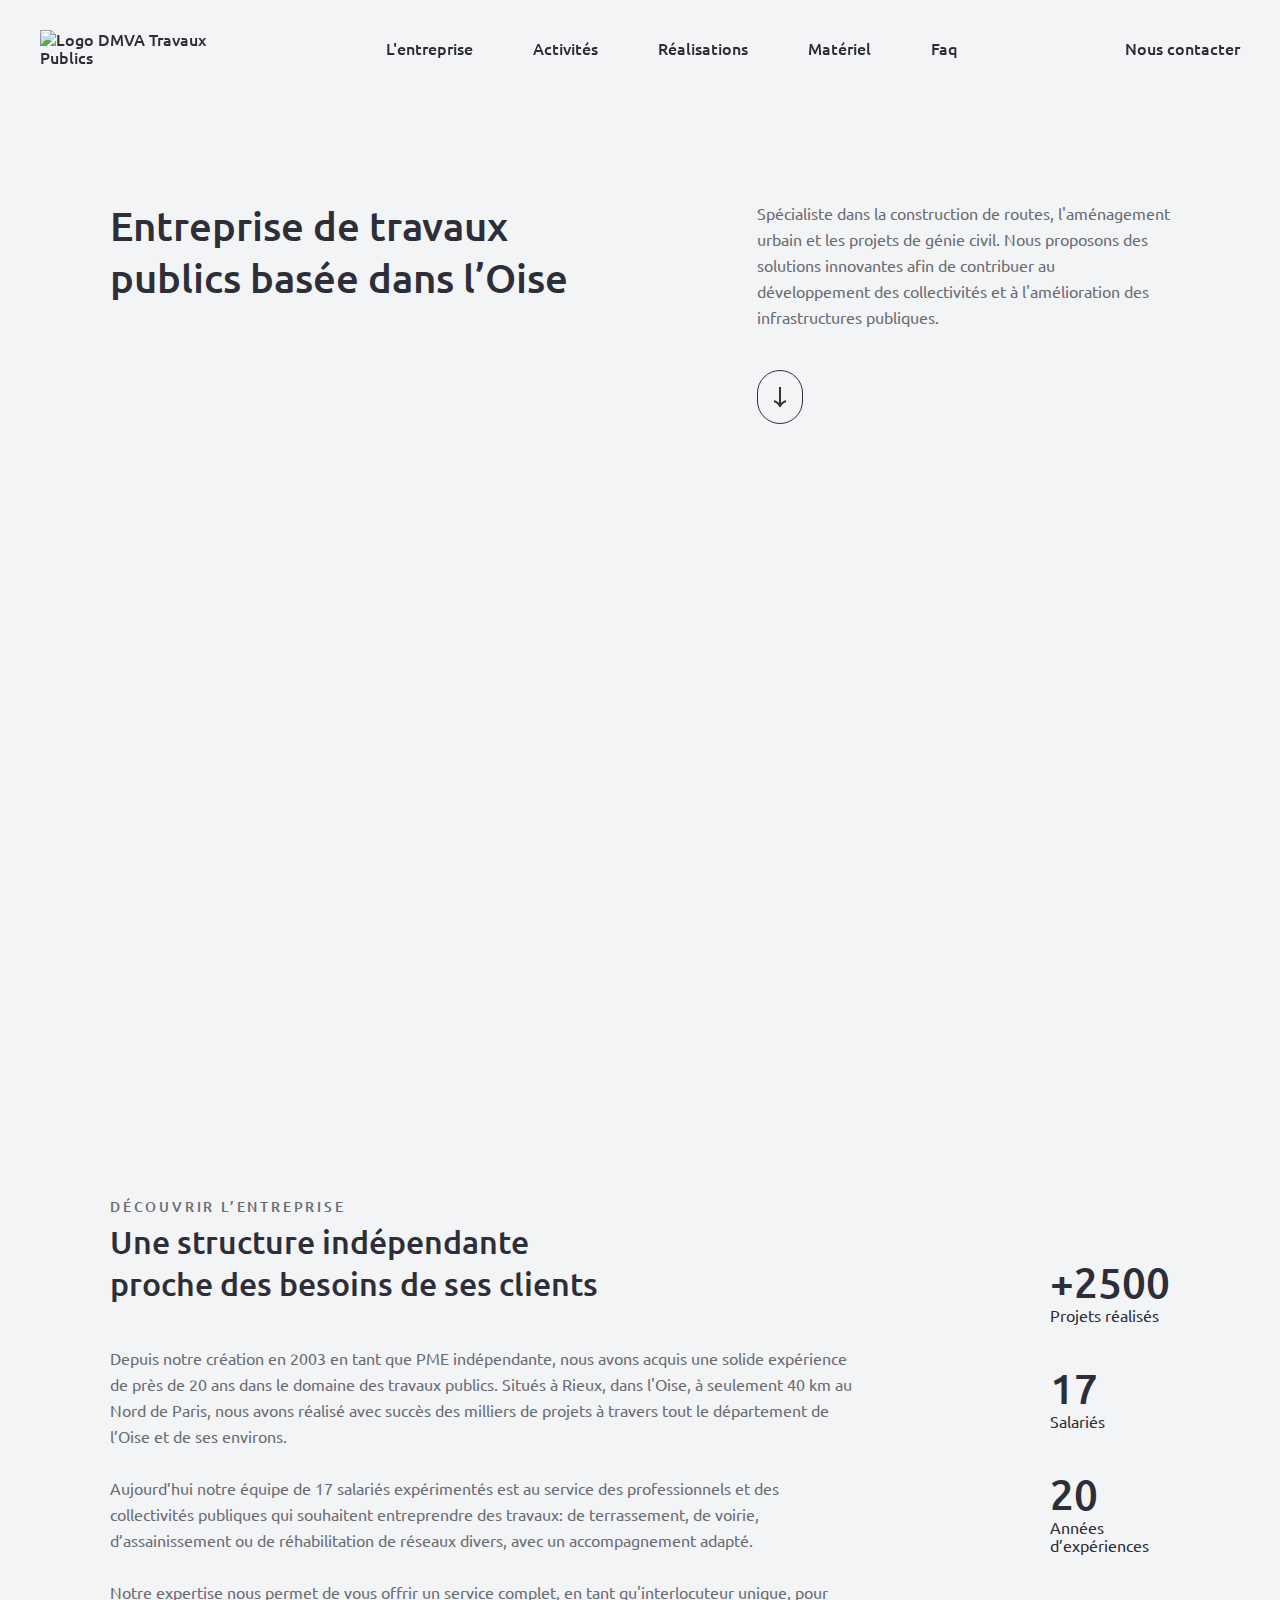
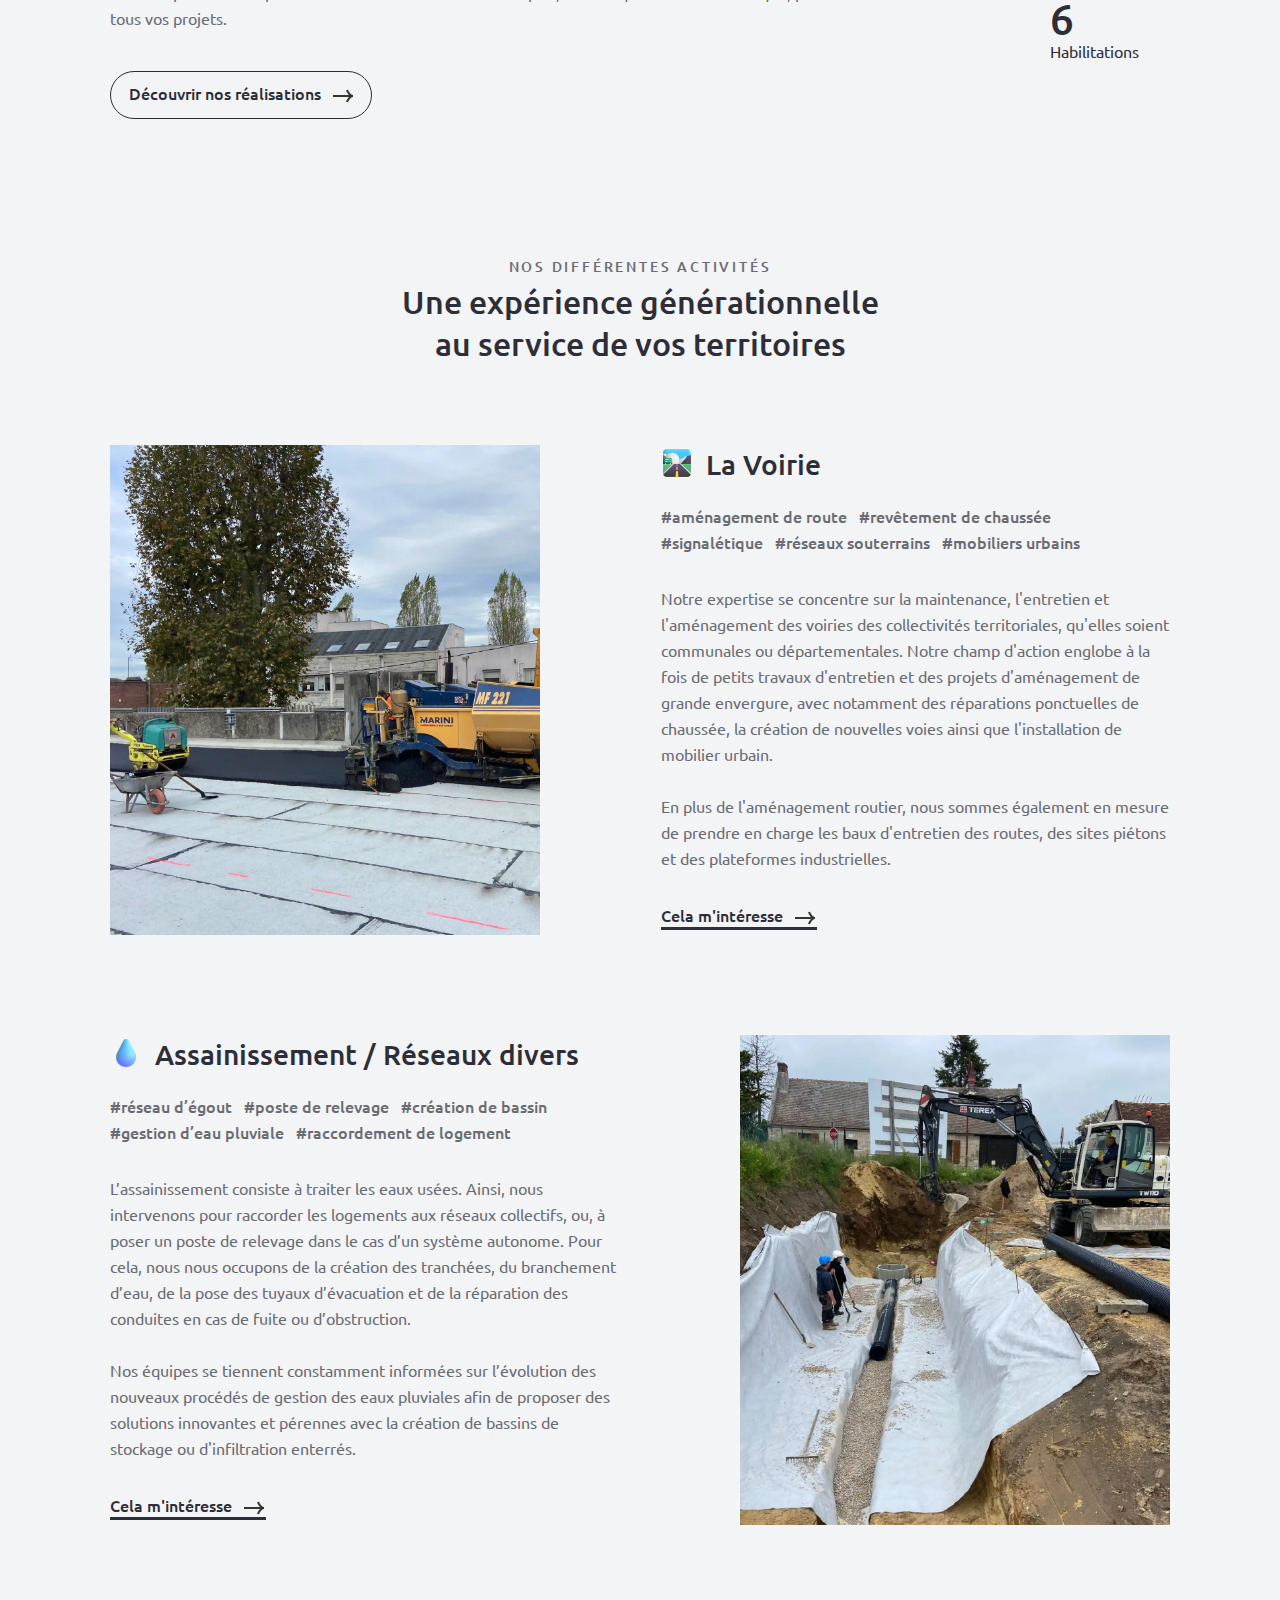
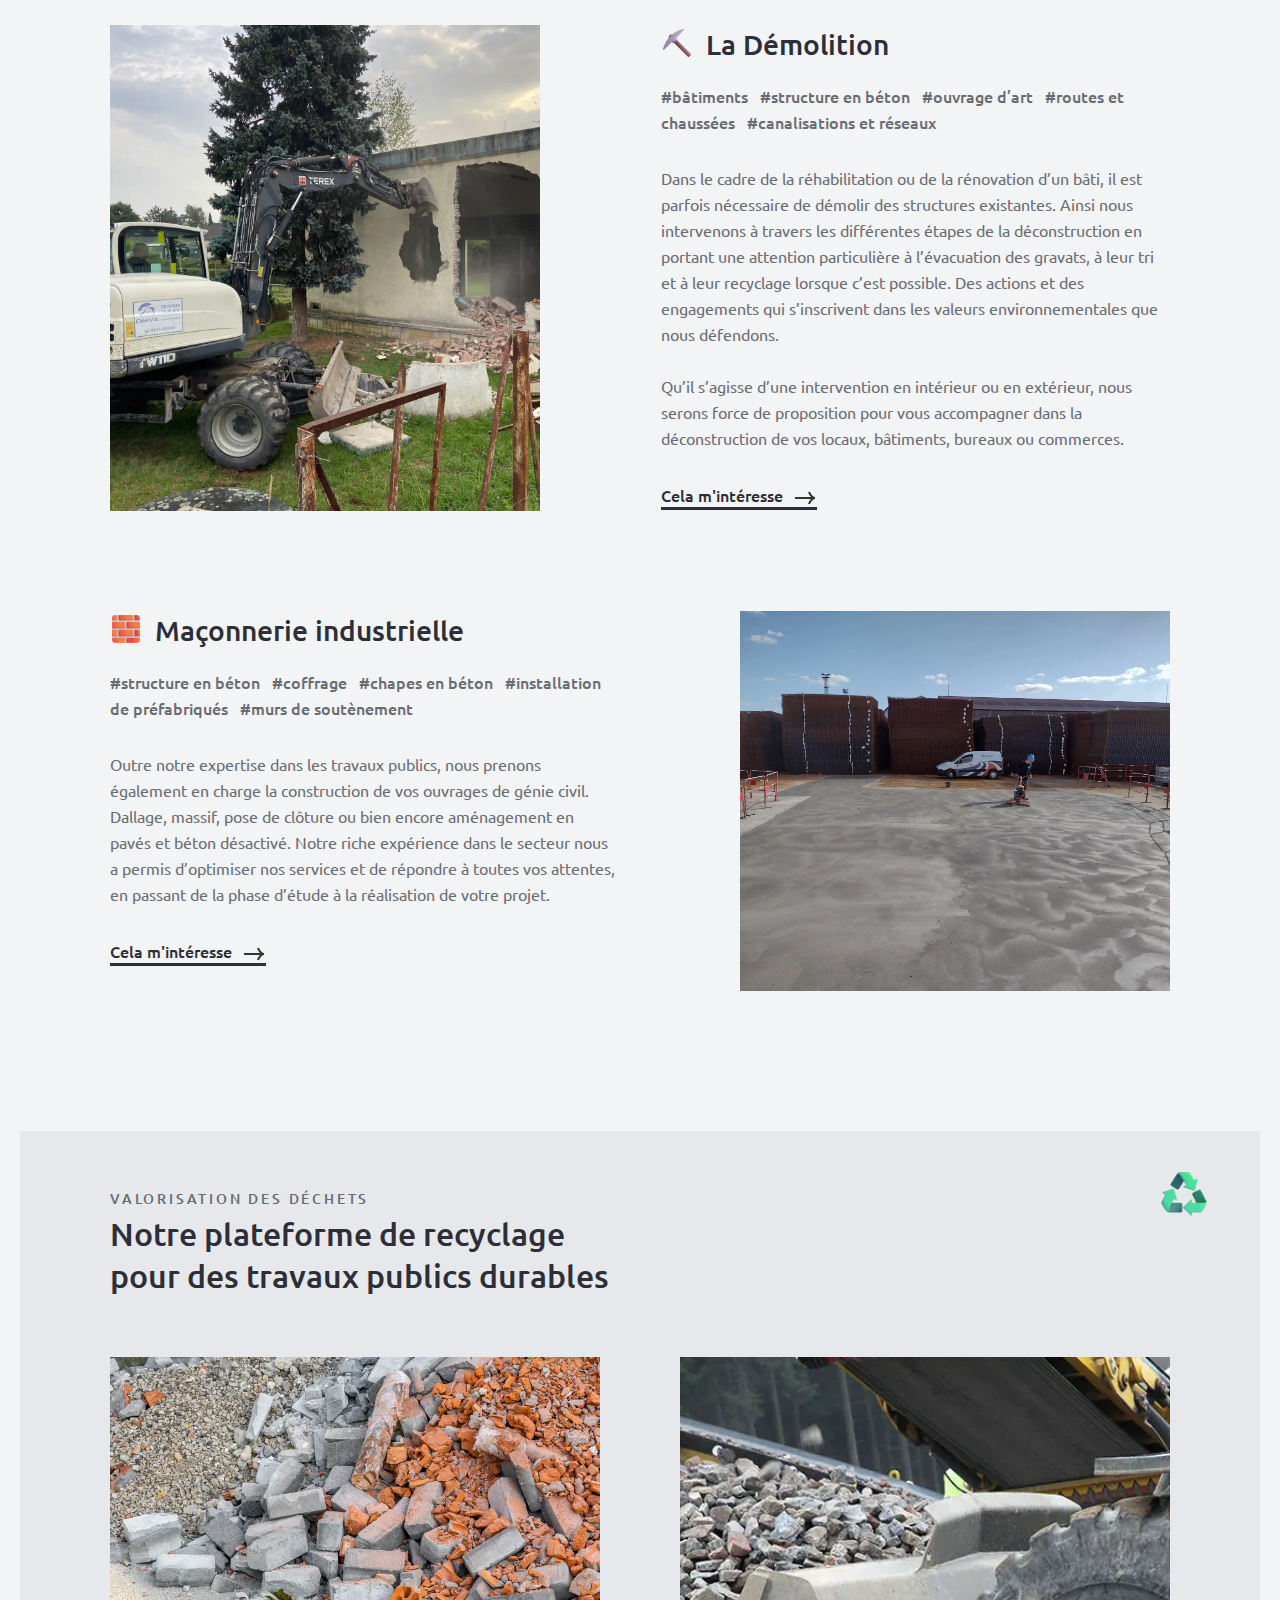
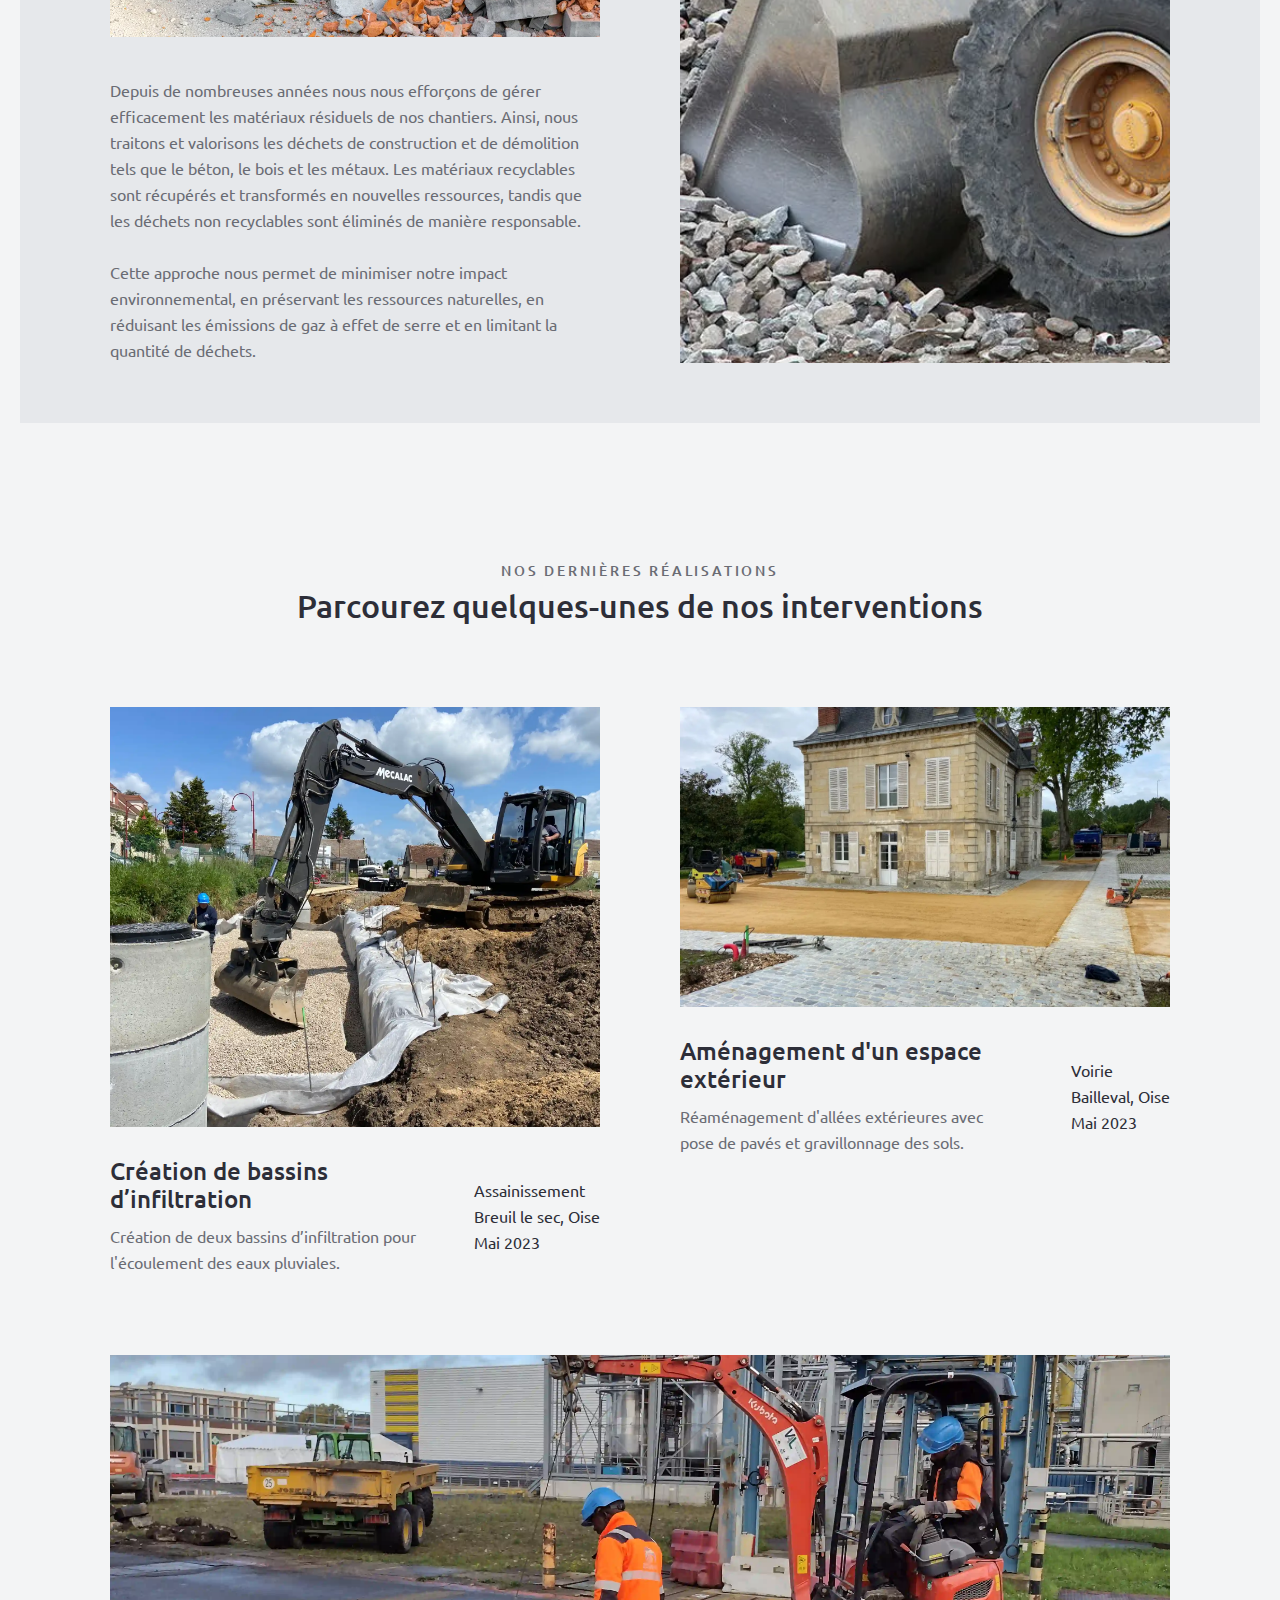
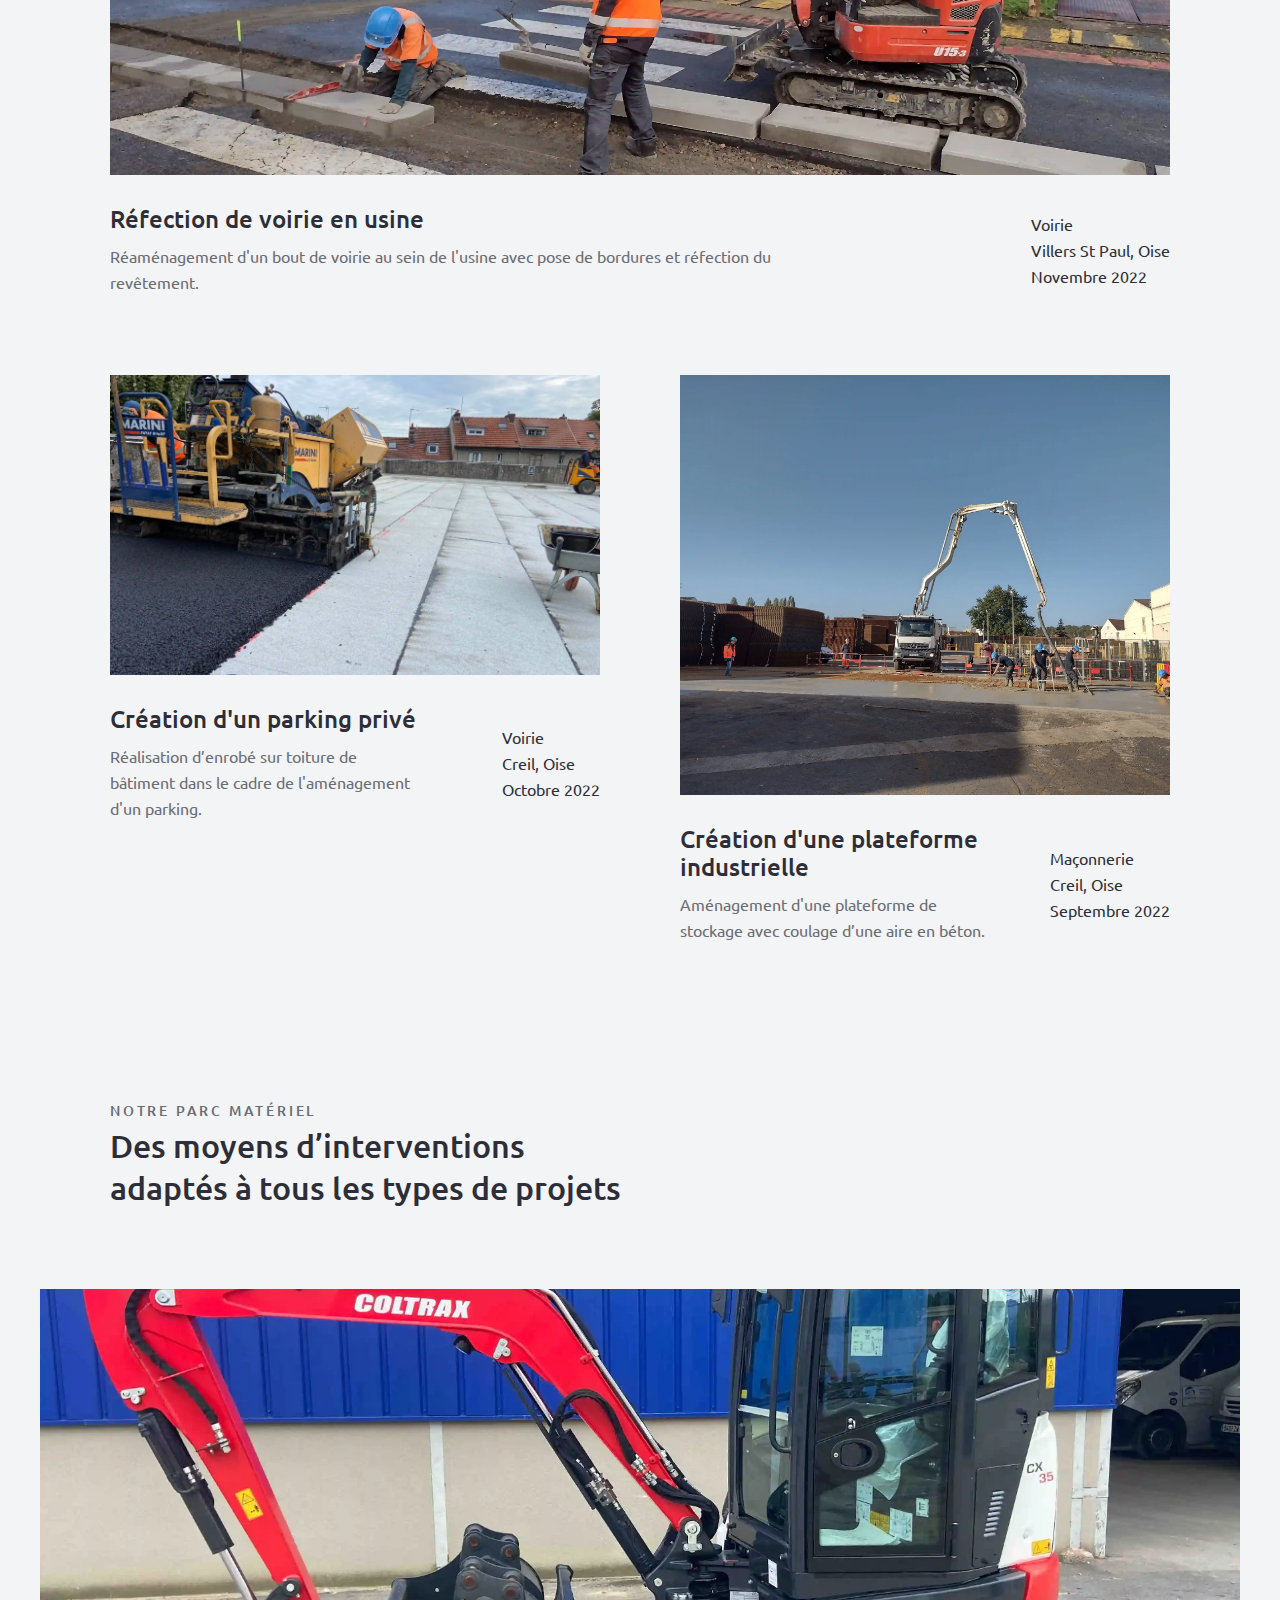
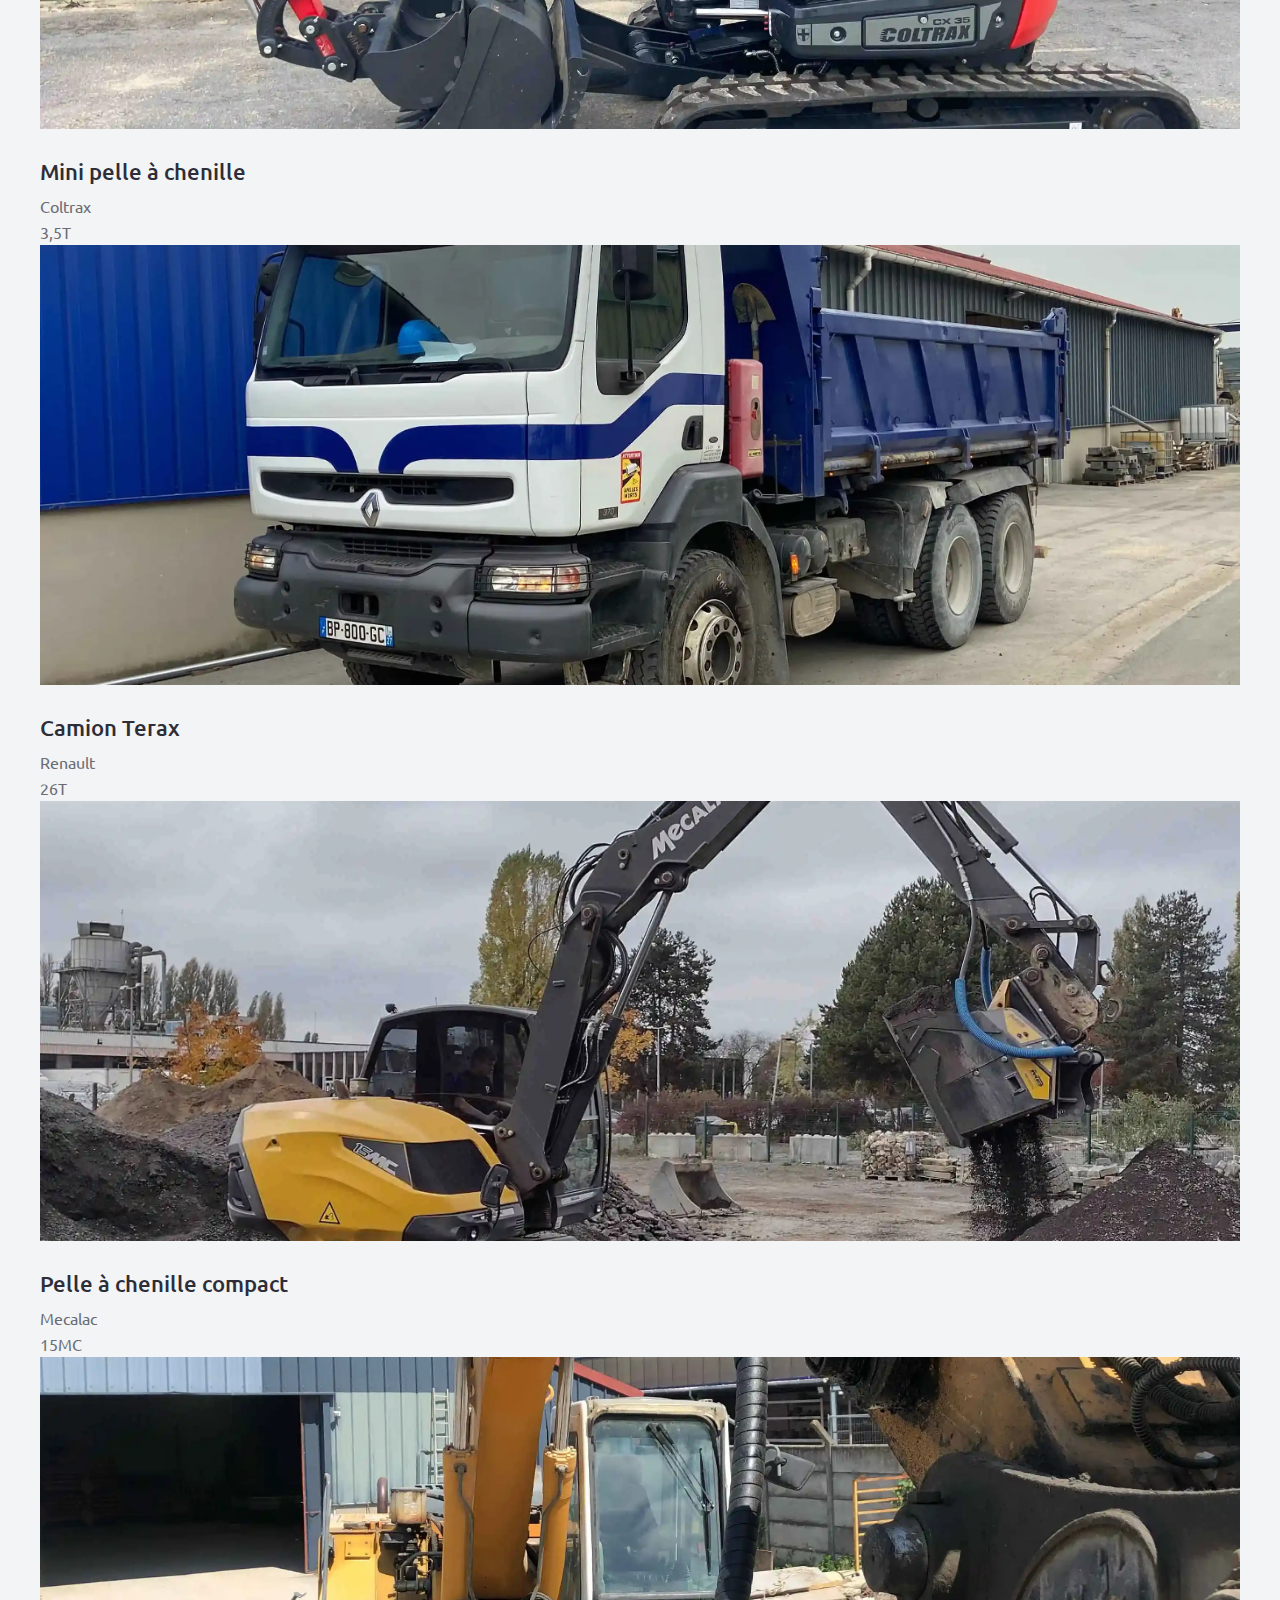
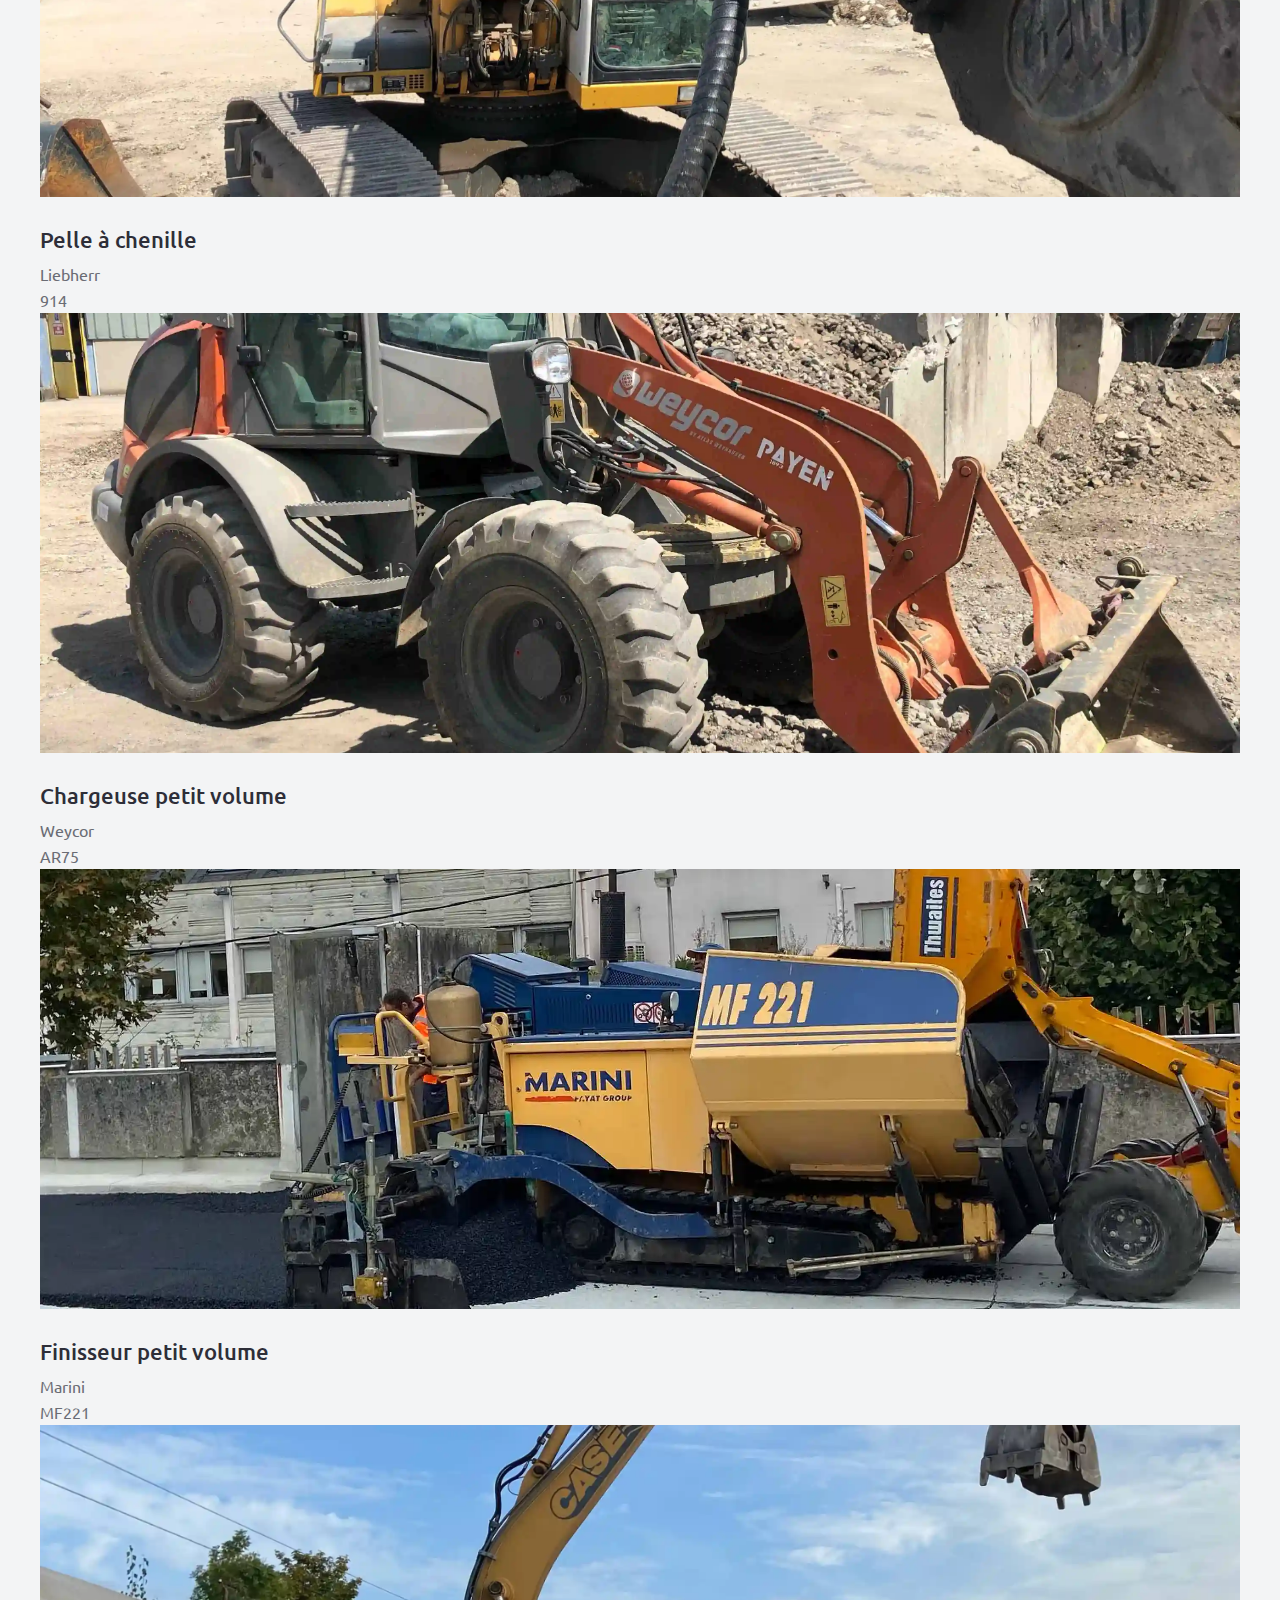
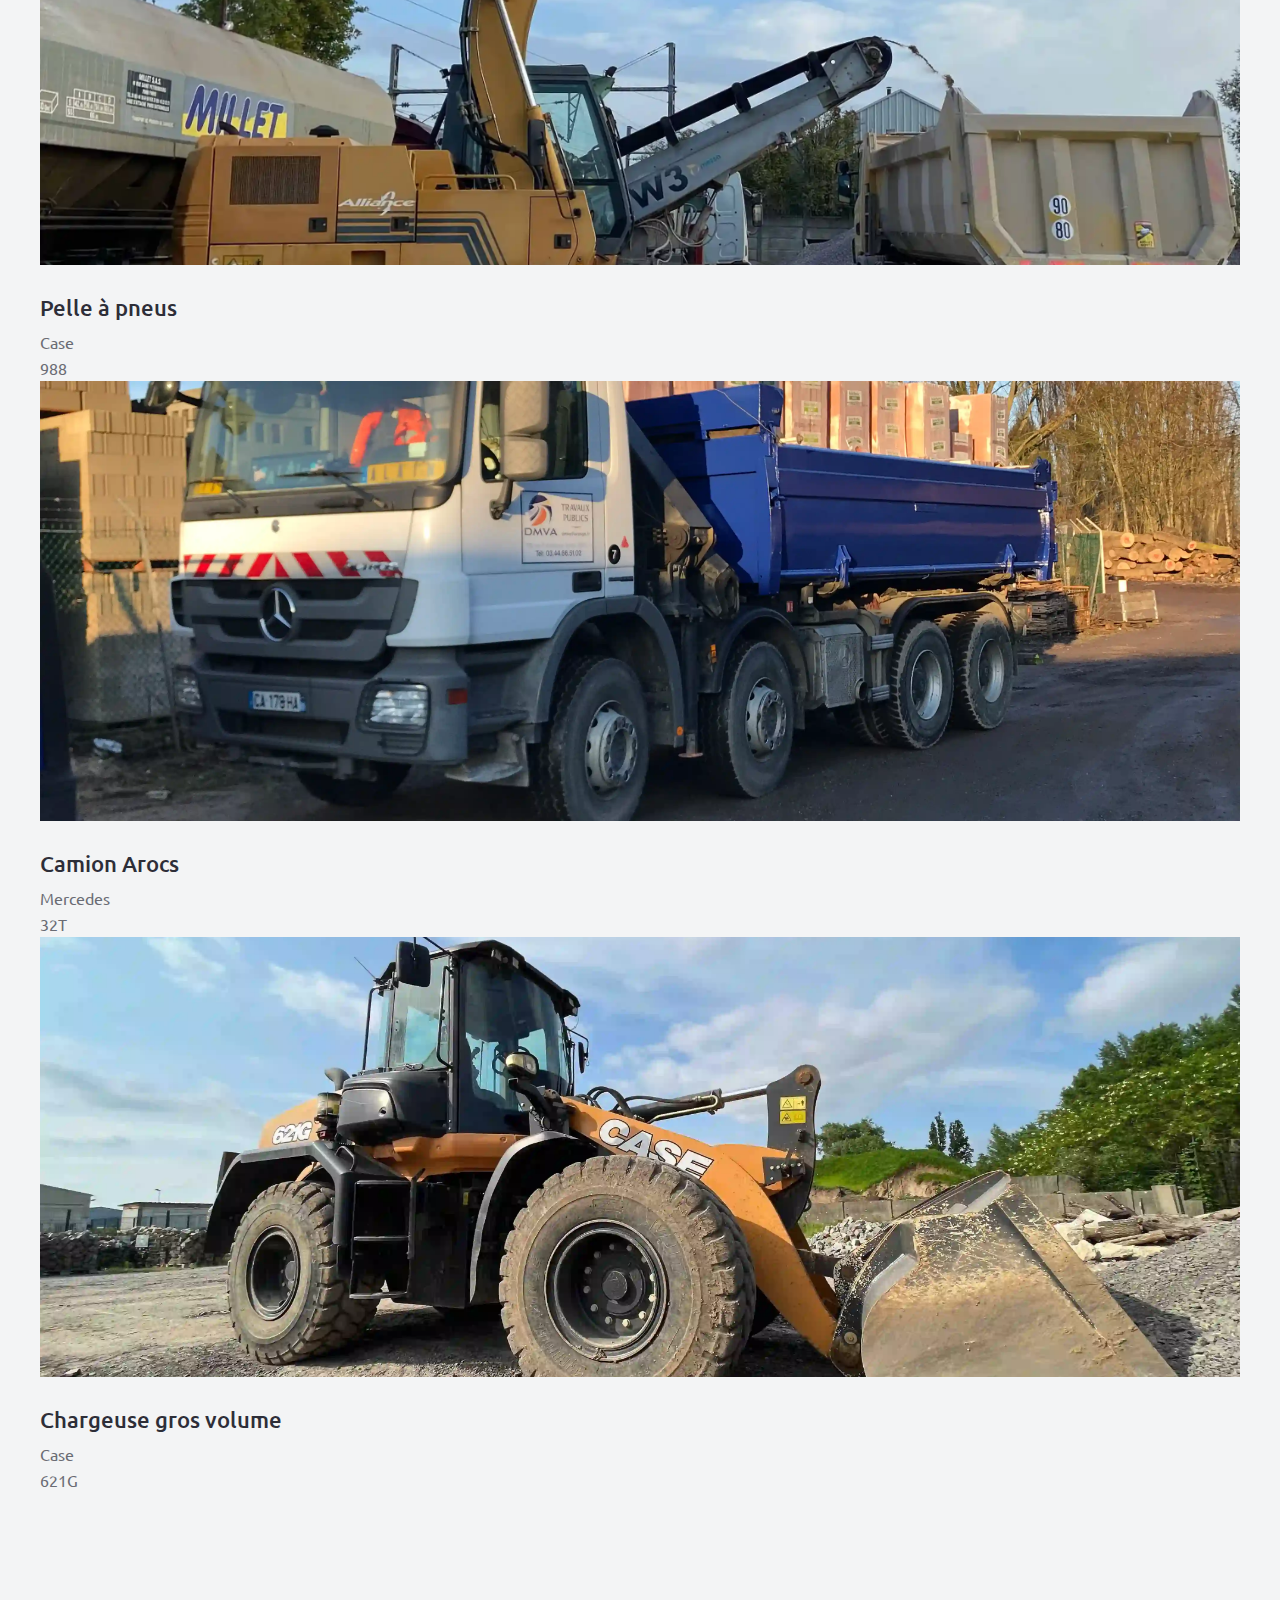
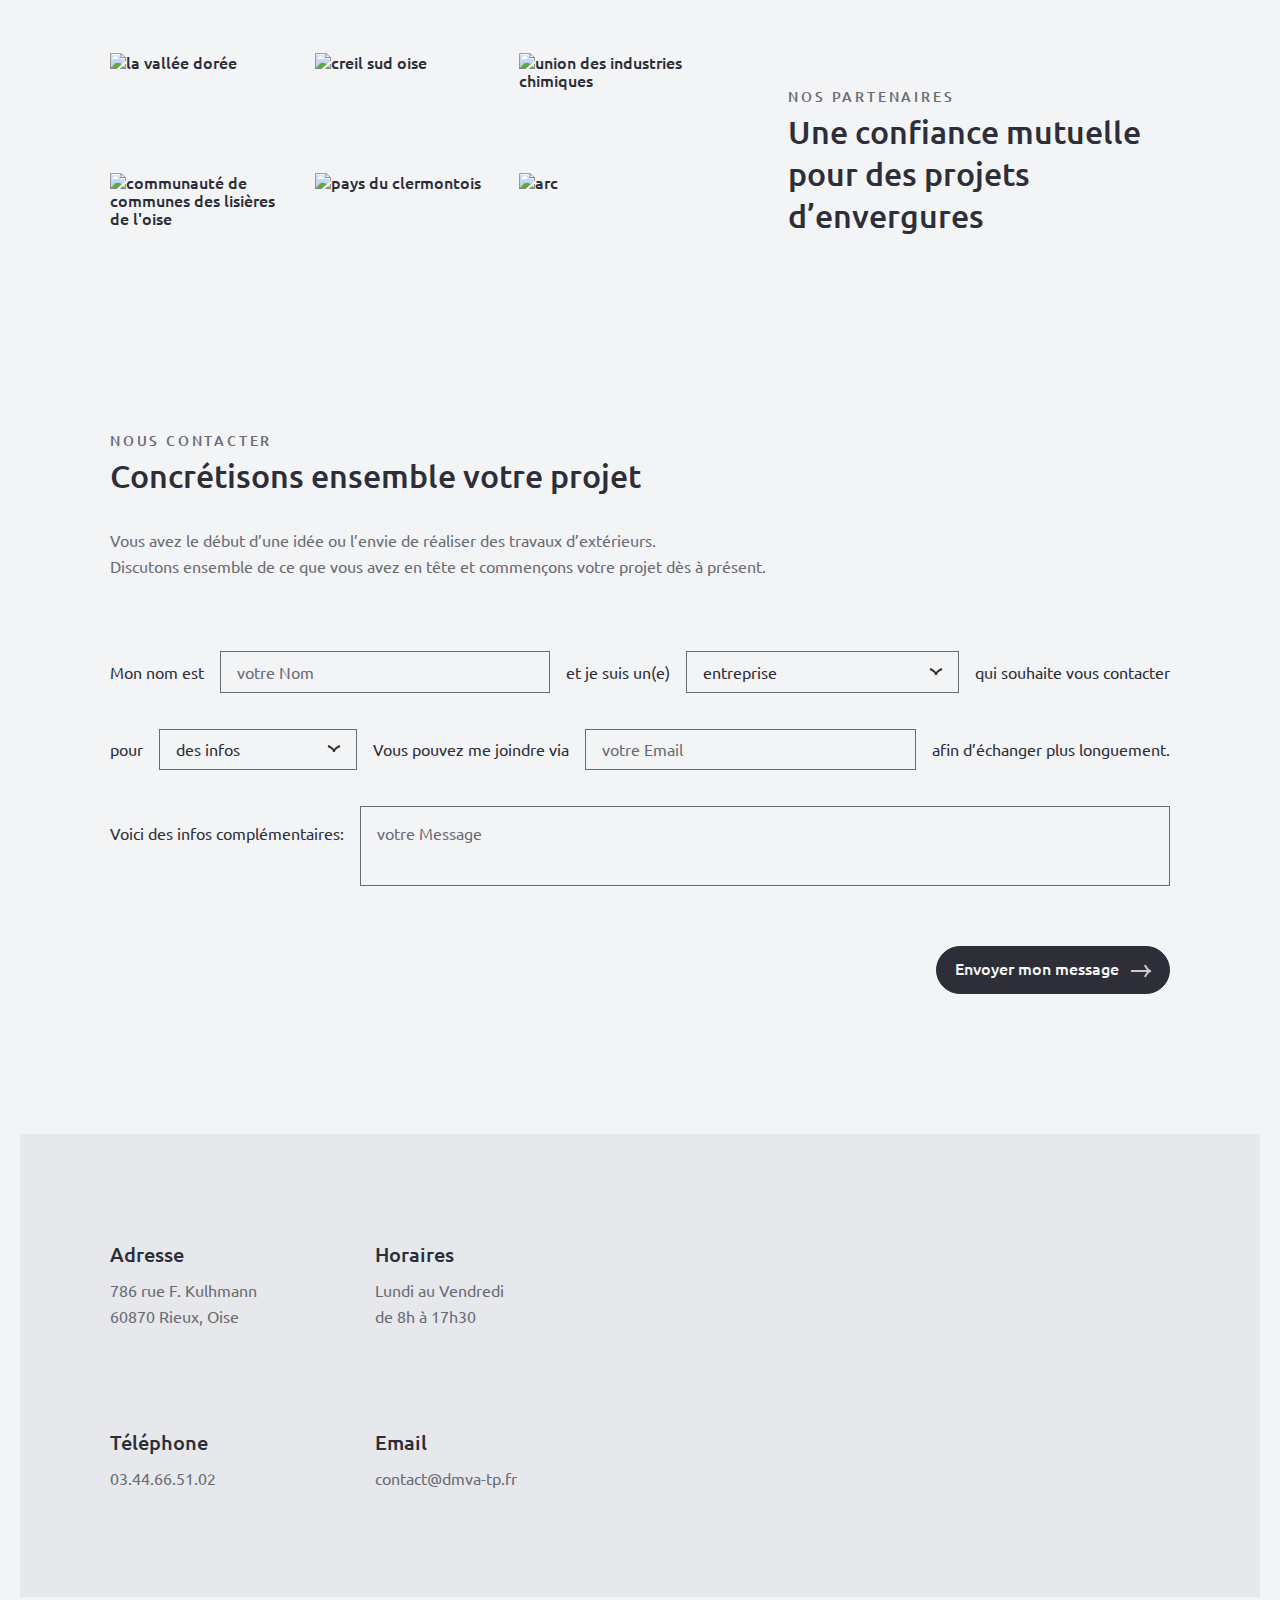
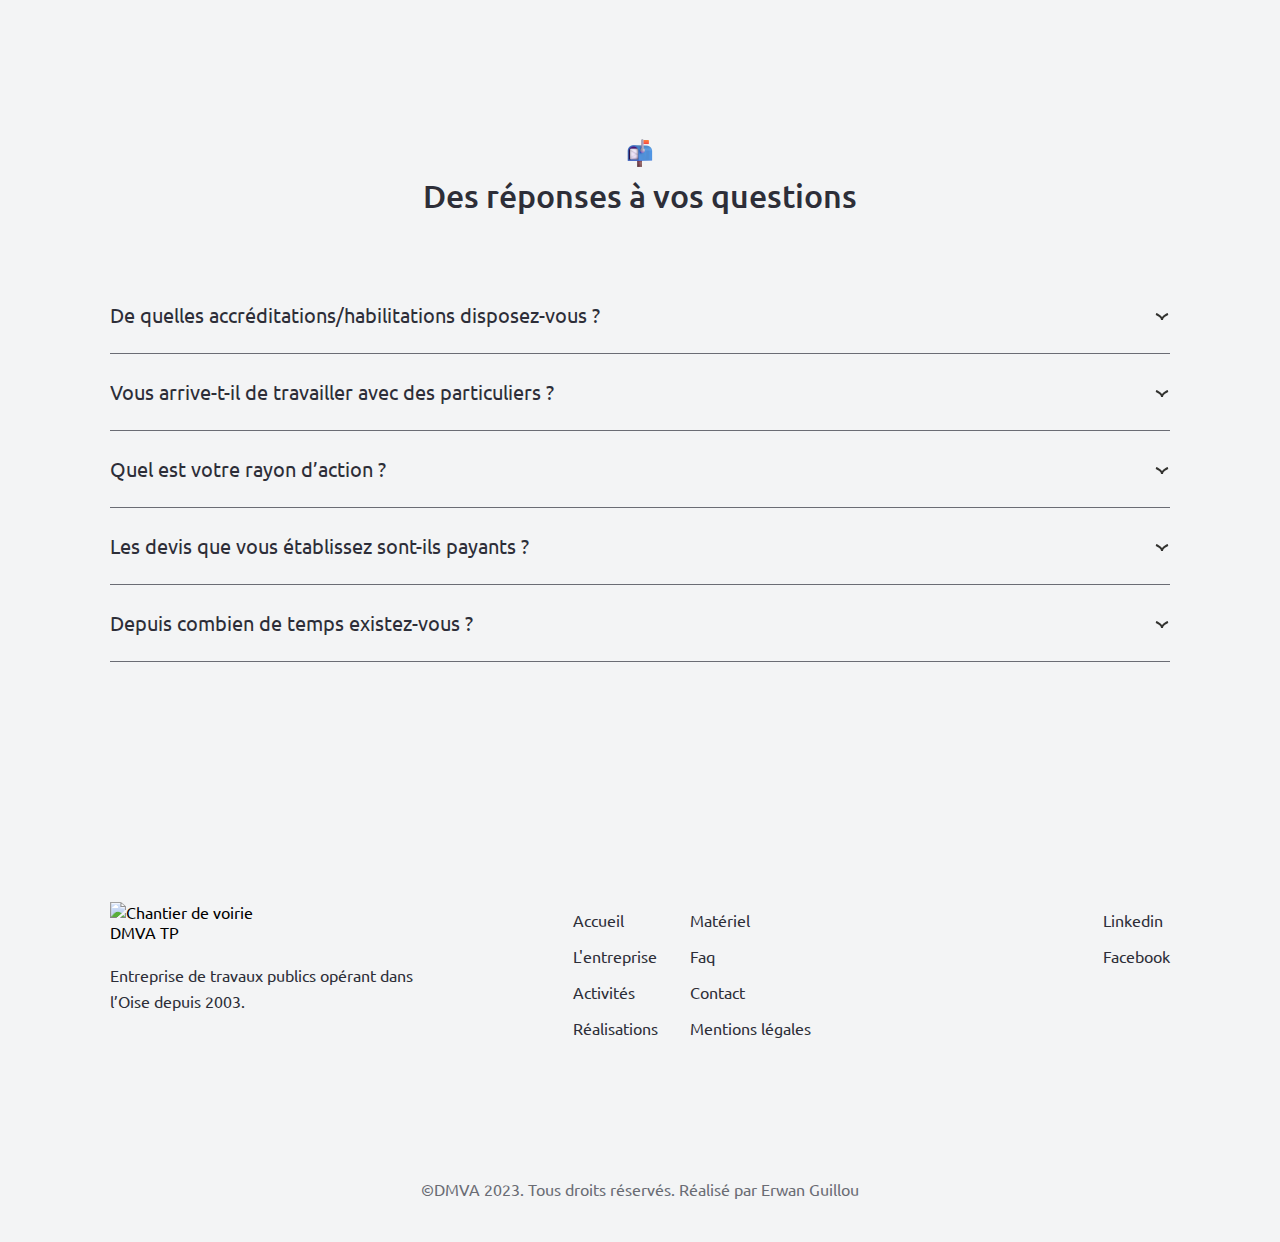
==== commit 3d9faee0: "optimizing & animation scroll" ====
--- a/index.html
+++ b/index.html
@@ -12,9 +12,6 @@
   <title>Dmva TP - Entreprise de travaux publics basée dans l'Oise</title>
   <meta name="description" content="Entreprise de travaux publics basée dans l'Oise, spécialisée en construction et aménagement. Experts en voirie, réseaux, assainissement, maçonnerie et bâtiment. Nous offrons des services de qualité, alliant expertise et fiabilité. Contactez-nous dès maintenant et notre équipe se chargera de répondre à vos besoins spécifiques."/>
 
-<!-- ===============================  Keywords  =============================== -->
-  <meta name="keywords" content="..."/>
-
 <!-- ===============================  Site icon  =============================== -->
   <link rel="icon" type="image/png" href="img/icon.png" />
 
@@ -30,44 +27,29 @@
   <link rel="stylesheet" href="https://cdnjs.cloudflare.com/ajax/libs/slick-carousel/1.8.1/slick.css">
 
 <!-- ===============================  Social meta  =============================== -->
-  <meta property="og:title" content="Dmva TP • Entreprise de travaux publics basée dans l'Oise" />
+  <meta property="og:title" content="Dmva TP - Entreprise de travaux publics basée dans l'Oise" />
   <meta property="og:url" content="https://dmva-tp.fr" />
-  <meta property="og:image" content="img/banner/banner1.webp" />
+  <meta property="og:image" content="img/projects/realisation1.webp" />
   <meta property="og:description" content="Entreprise de travaux publics basée dans l'Oise, spécialisée en construction et aménagement. Experts en voirie, réseaux, assainissement, maçonnerie et bâtiment. Nous offrons des services de qualité, alliant expertise et fiabilité. Contactez-nous dès maintenant et notre équipe se chargera de répondre à vos besoins spécifiques.." />
-  <meta property="og:site_name" content="Dmva TP • Entreprise de travaux publics basée dans l'Oise" />
+  <meta property="og:site_name" content="Dmva TP - Entreprise de travaux publics basée dans l'Oise" />
 
 <!-- Include the Vimeo Player API script -->
   <script src="https://player.vimeo.com/api/player.js"></script>
 
-<!-- Google Tag Manager -->
-<script>(function(w,d,s,l,i){w[l]=w[l]||[];w[l].push({'gtm.start':
-  new Date().getTime(),event:'gtm.js'});var f=d.getElementsByTagName(s)[0],
-  j=d.createElement(s),dl=l!='dataLayer'?'&l='+l:'';j.async=true;j.src=
-  'https://www.googletagmanager.com/gtm.js?id='+i+dl;f.parentNode.insertBefore(j,f);
-  })(window,document,'script','dataLayer','GTM-NGLDJ56');</script>
-<!-- End Google Tag Manager -->
-
-
+<!-- Google tag (gtag.js) -->
+<script async src="https://www.googletagmanager.com/gtag/js?id=G-4NWYVHL9N3"></script>
+<script>
+  window.dataLayer = window.dataLayer || [];
+  function gtag(){dataLayer.push(arguments);}
+  gtag('js', new Date());
+
+  gtag('config', 'G-4NWYVHL9N3');
+</script>
 
 </head>
 
-  <!-- Google tag (gtag.js) -->
-  <script async src="https://www.googletagmanager.com/gtag/js?id=G-4NWYVHL9N3"></script>
-  <script>
-    window.dataLayer = window.dataLayer || [];
-    function gtag(){dataLayer.push(arguments);}
-    gtag('js', new Date());
-  
-    gtag('config', 'G-4NWYVHL9N3');
-  </script>
 
 <body>
-
-<!-- Google Tag Manager (noscript) -->
-<noscript><iframe src="https://www.googletagmanager.com/ns.html?id=GTM-NGLDJ56"
-  height="0" width="0" style="display:none;visibility:hidden"></iframe></noscript>
-<!-- End Google Tag Manager (noscript) -->
-
 <!-- ===============================  1. Navigation  =============================== -->
 <header id="header" class="header">
   <nav class="nav">
@@ -717,8 +699,8 @@
   </section>
 
   <section class="copyright">
-    <p>©DMVA 2022. Tous droits réservés. Réalisé par 
-      <a href="https://erwan-guillou.com/" target="_blank" title="Site Erwan Guillou">erwan guillou</a></p>
+    <p>©DMVA 2023. Tous droits réservés. Réalisé par 
+      <a href="https://erwan-guillou.com/" target="_blank" title="Site Erwan Guillou">Erwan Guillou</a></p>
   </section>
 
 </footer>
@@ -732,6 +714,10 @@
 <!-- ===============================  JS nav  =============================== -->
   <script src="js/nav.js"></script>
 
+<!-- =============================== JS scroll animation =============================== -->
+<script src="https://unpkg.com/scrollreveal"></script>
+<script src="js/animscroll.js"></script>
+
   </body>
 </html>
 
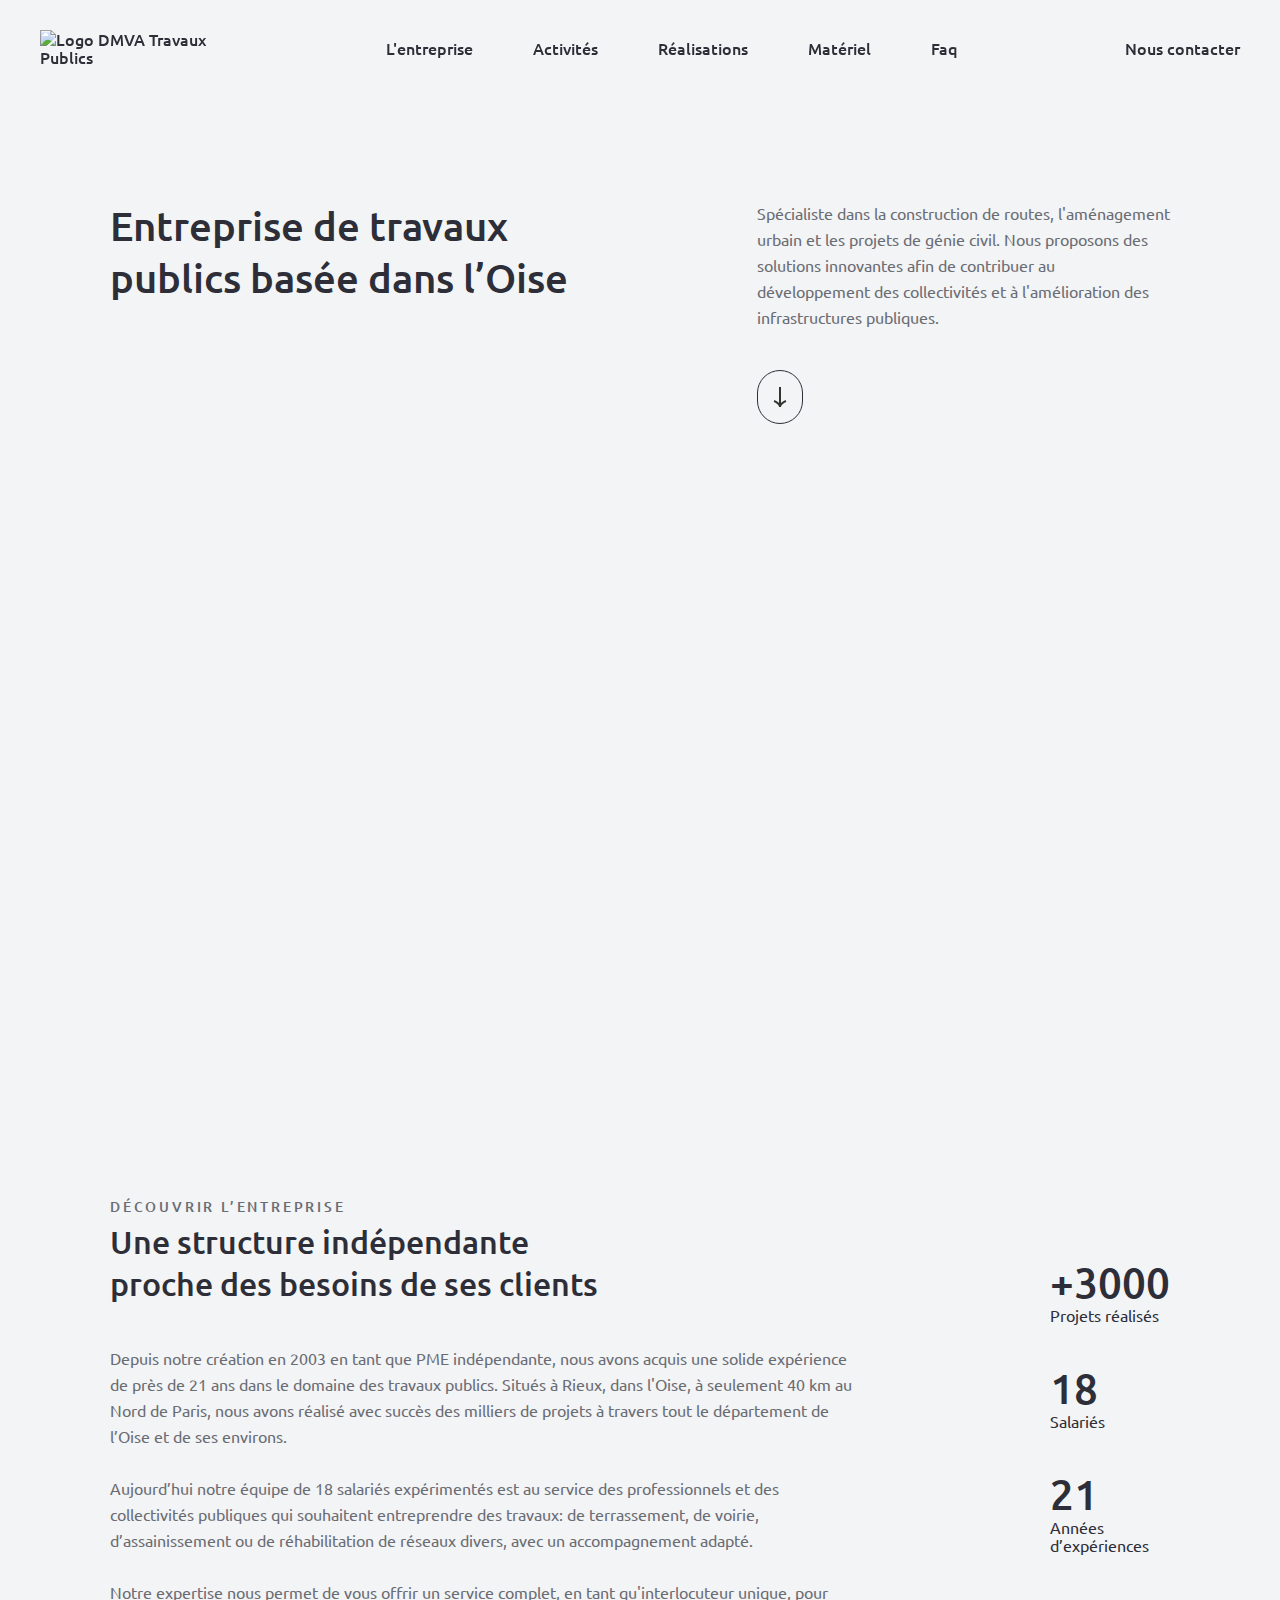
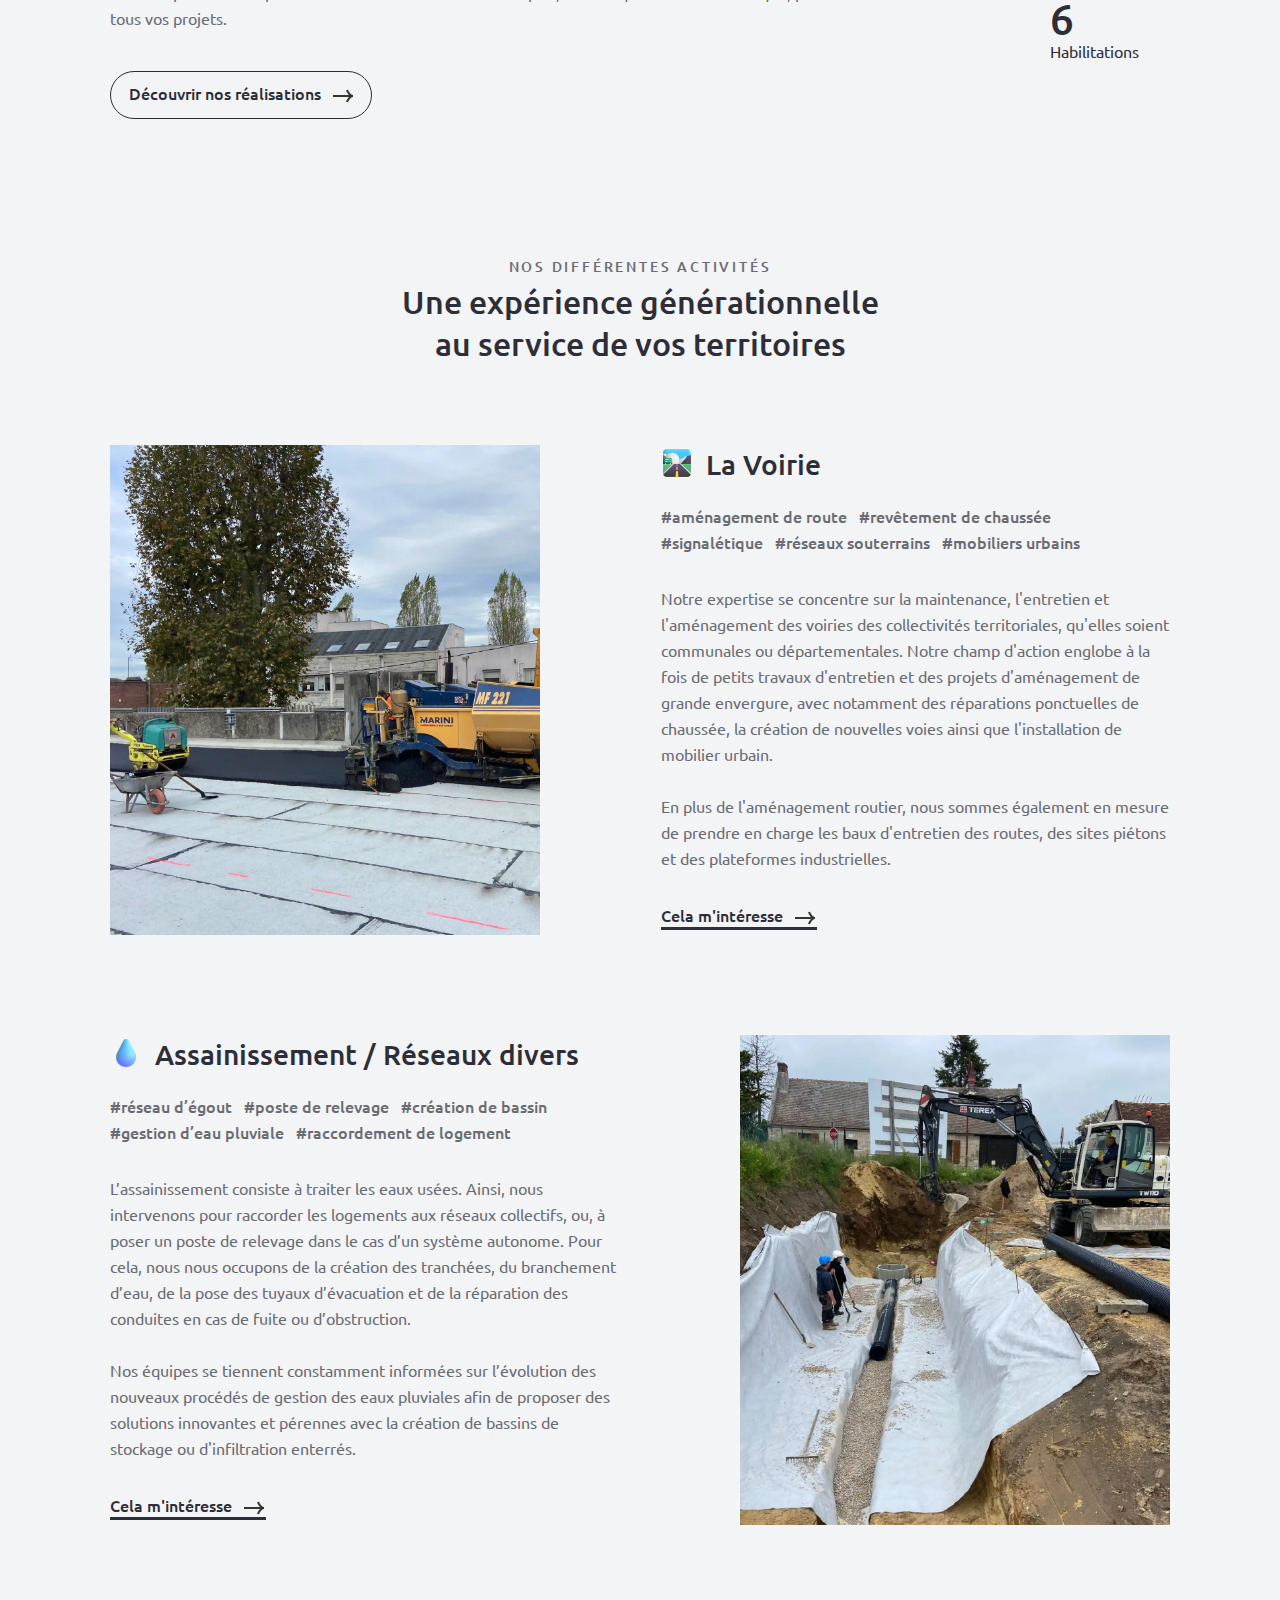
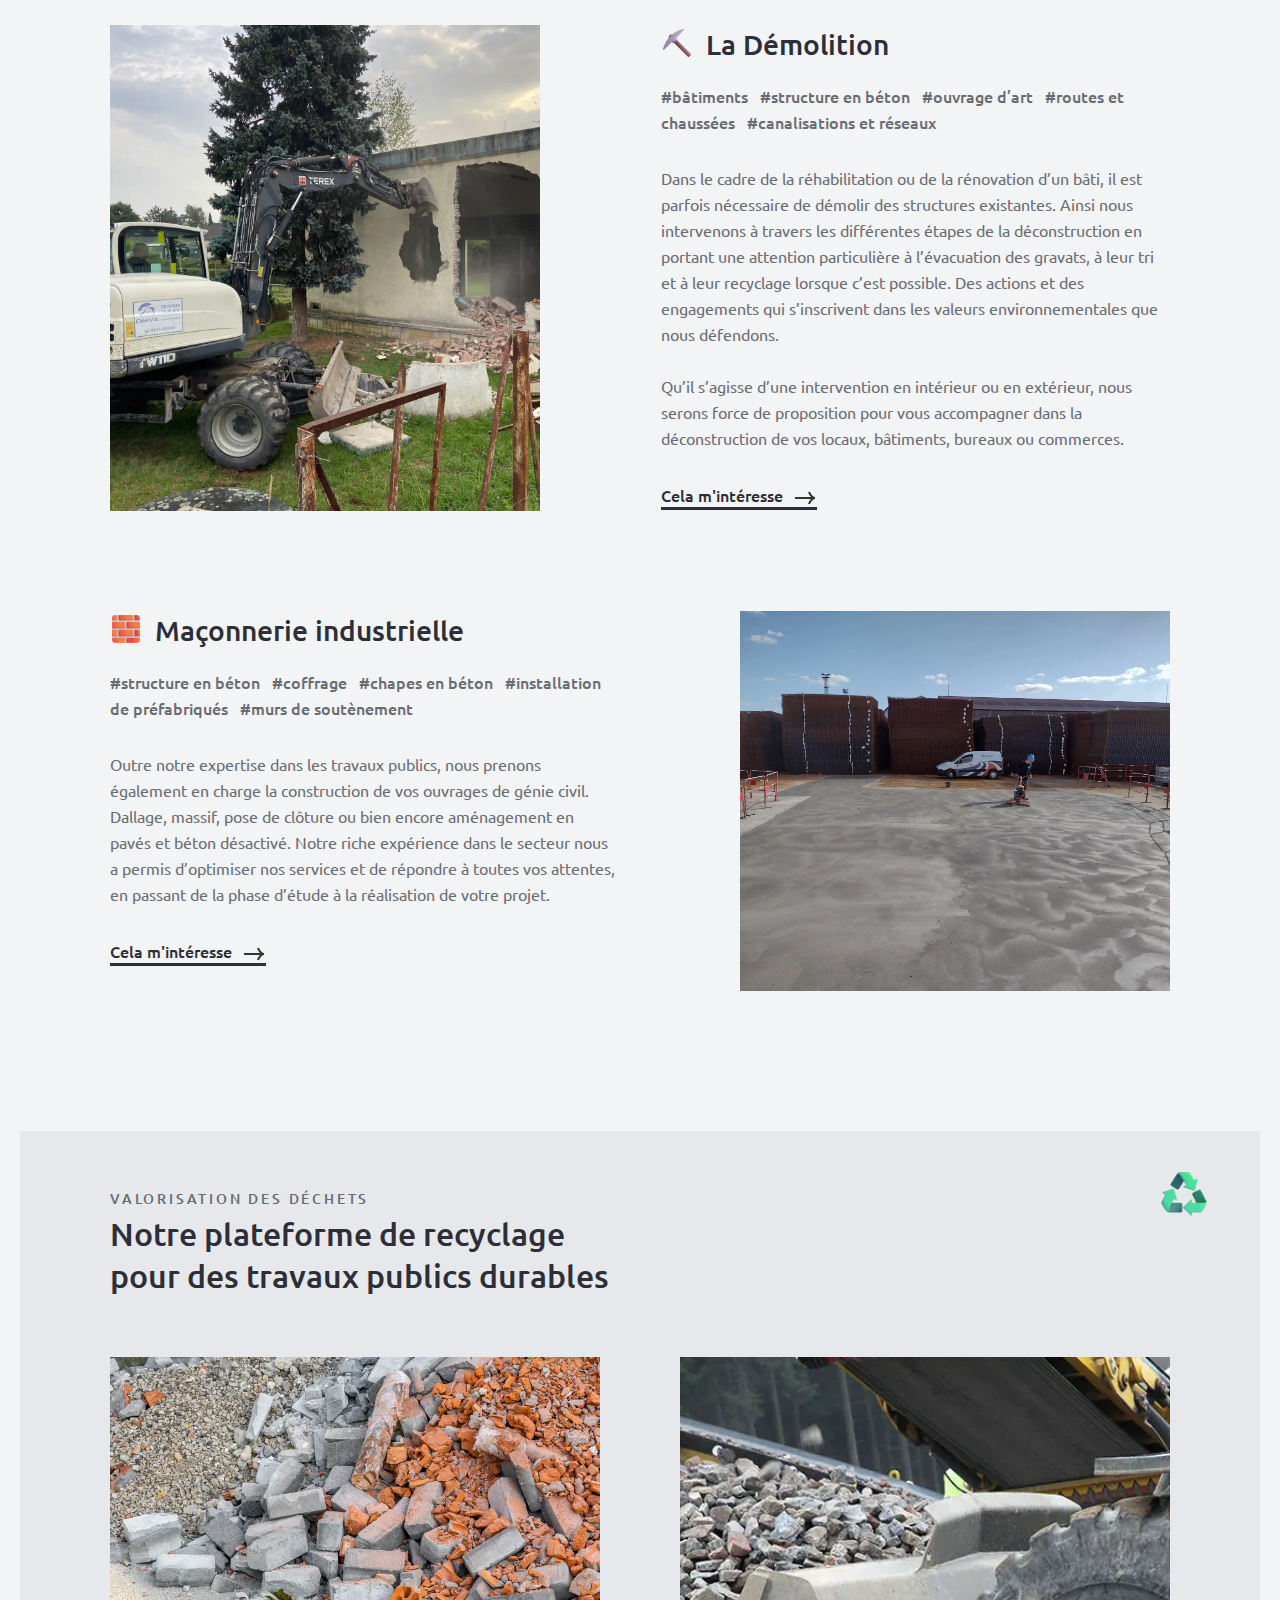
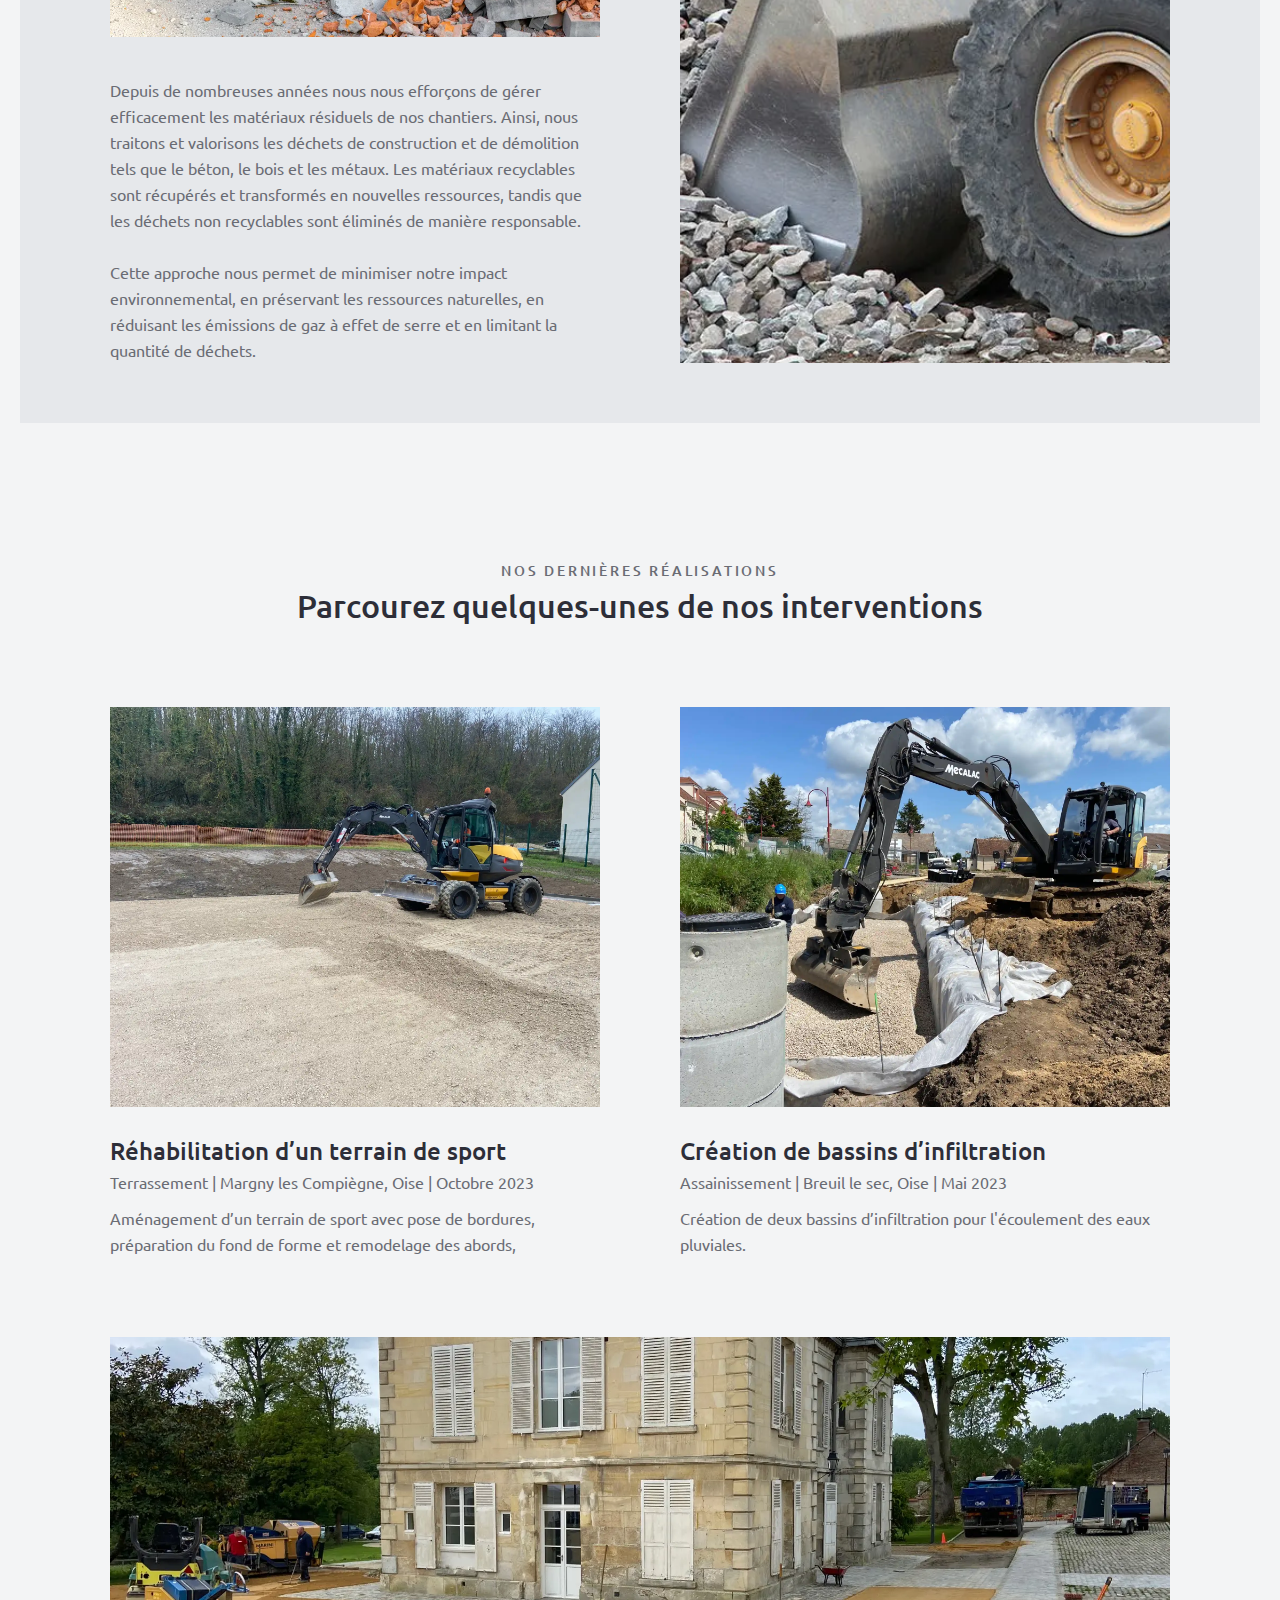
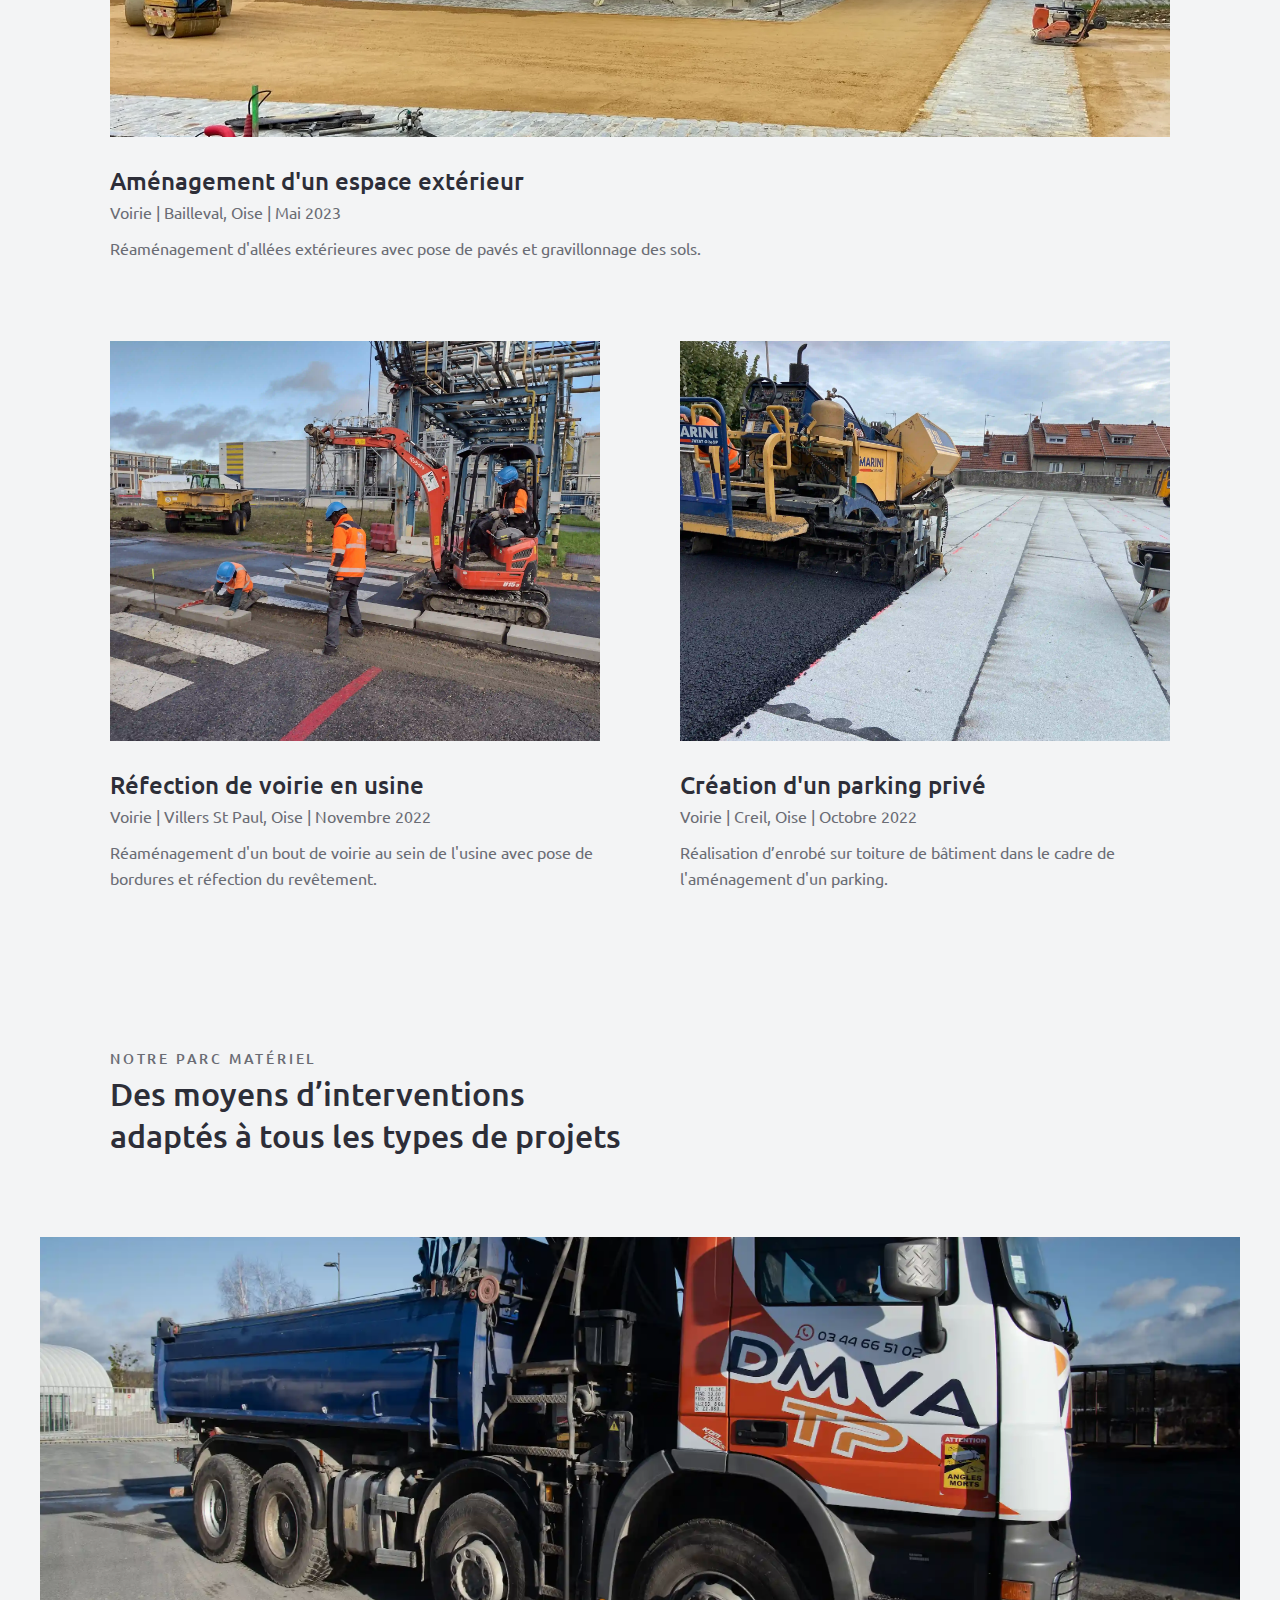
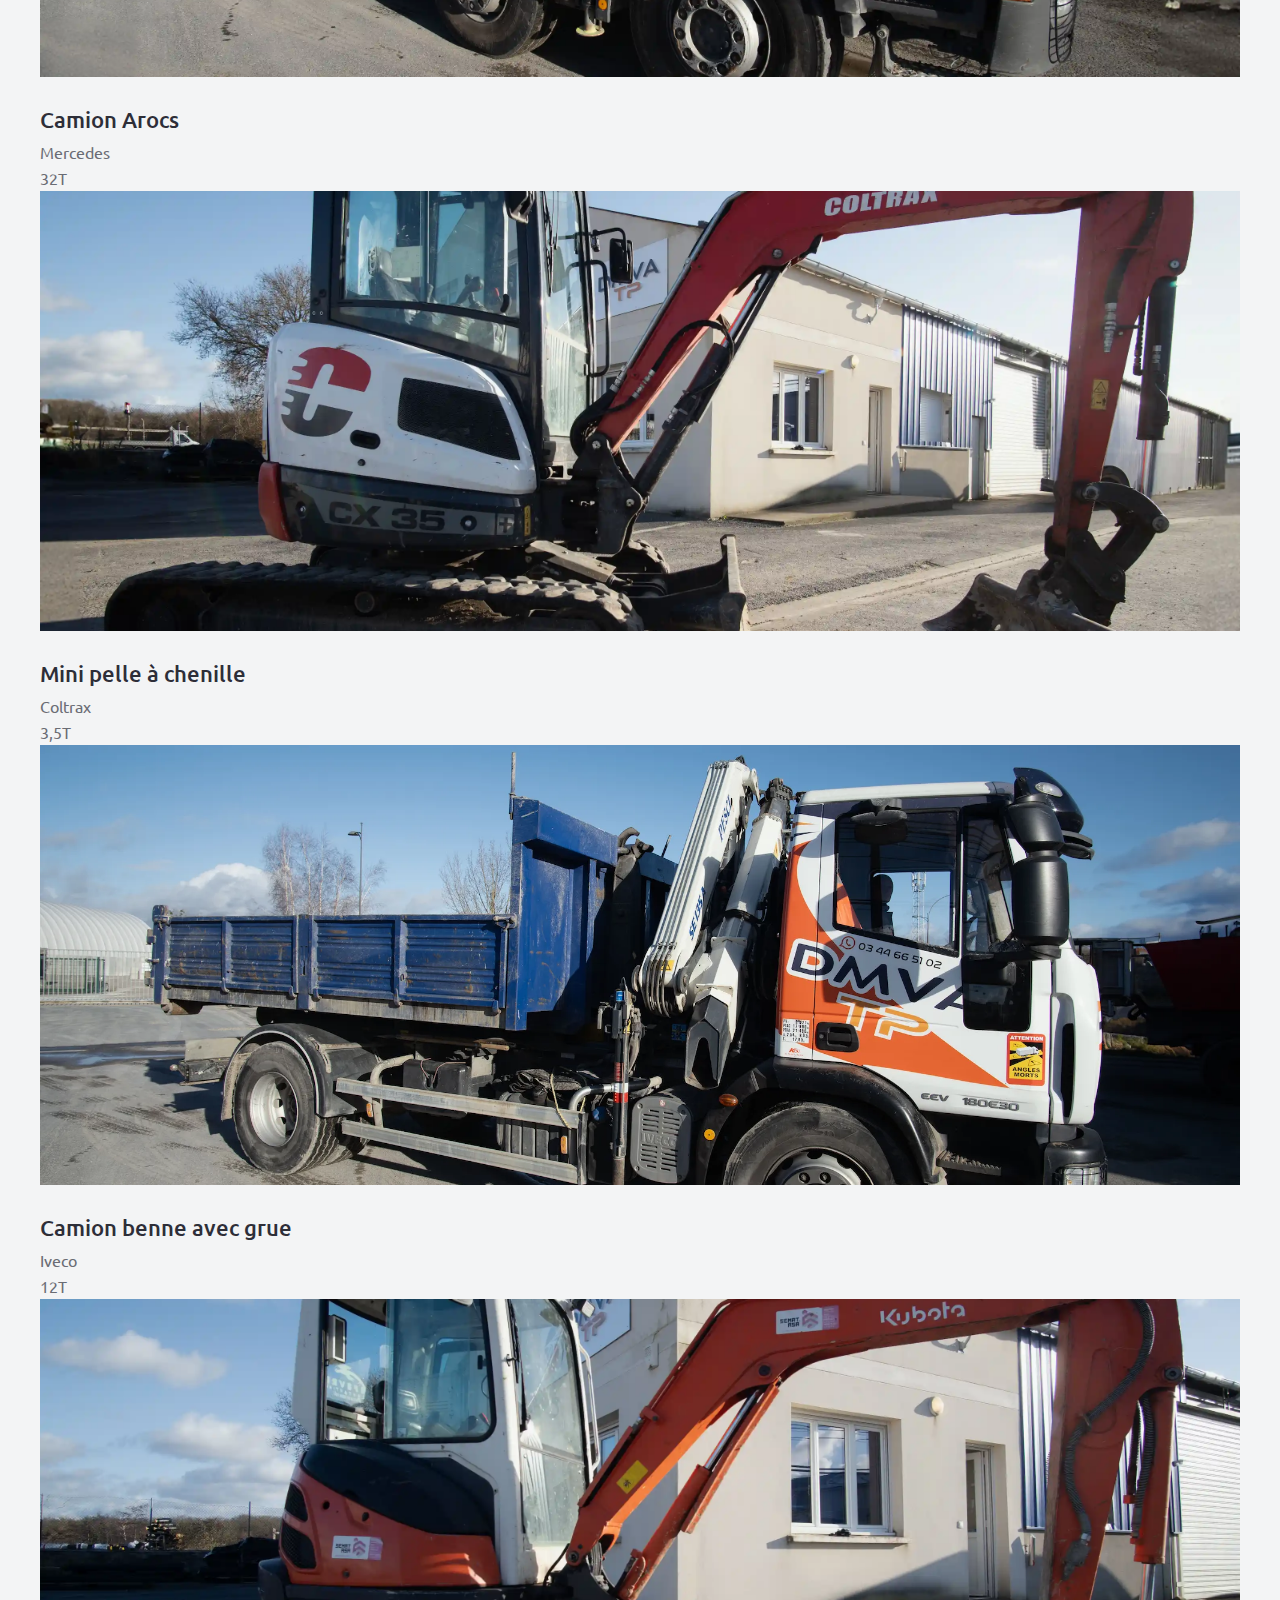
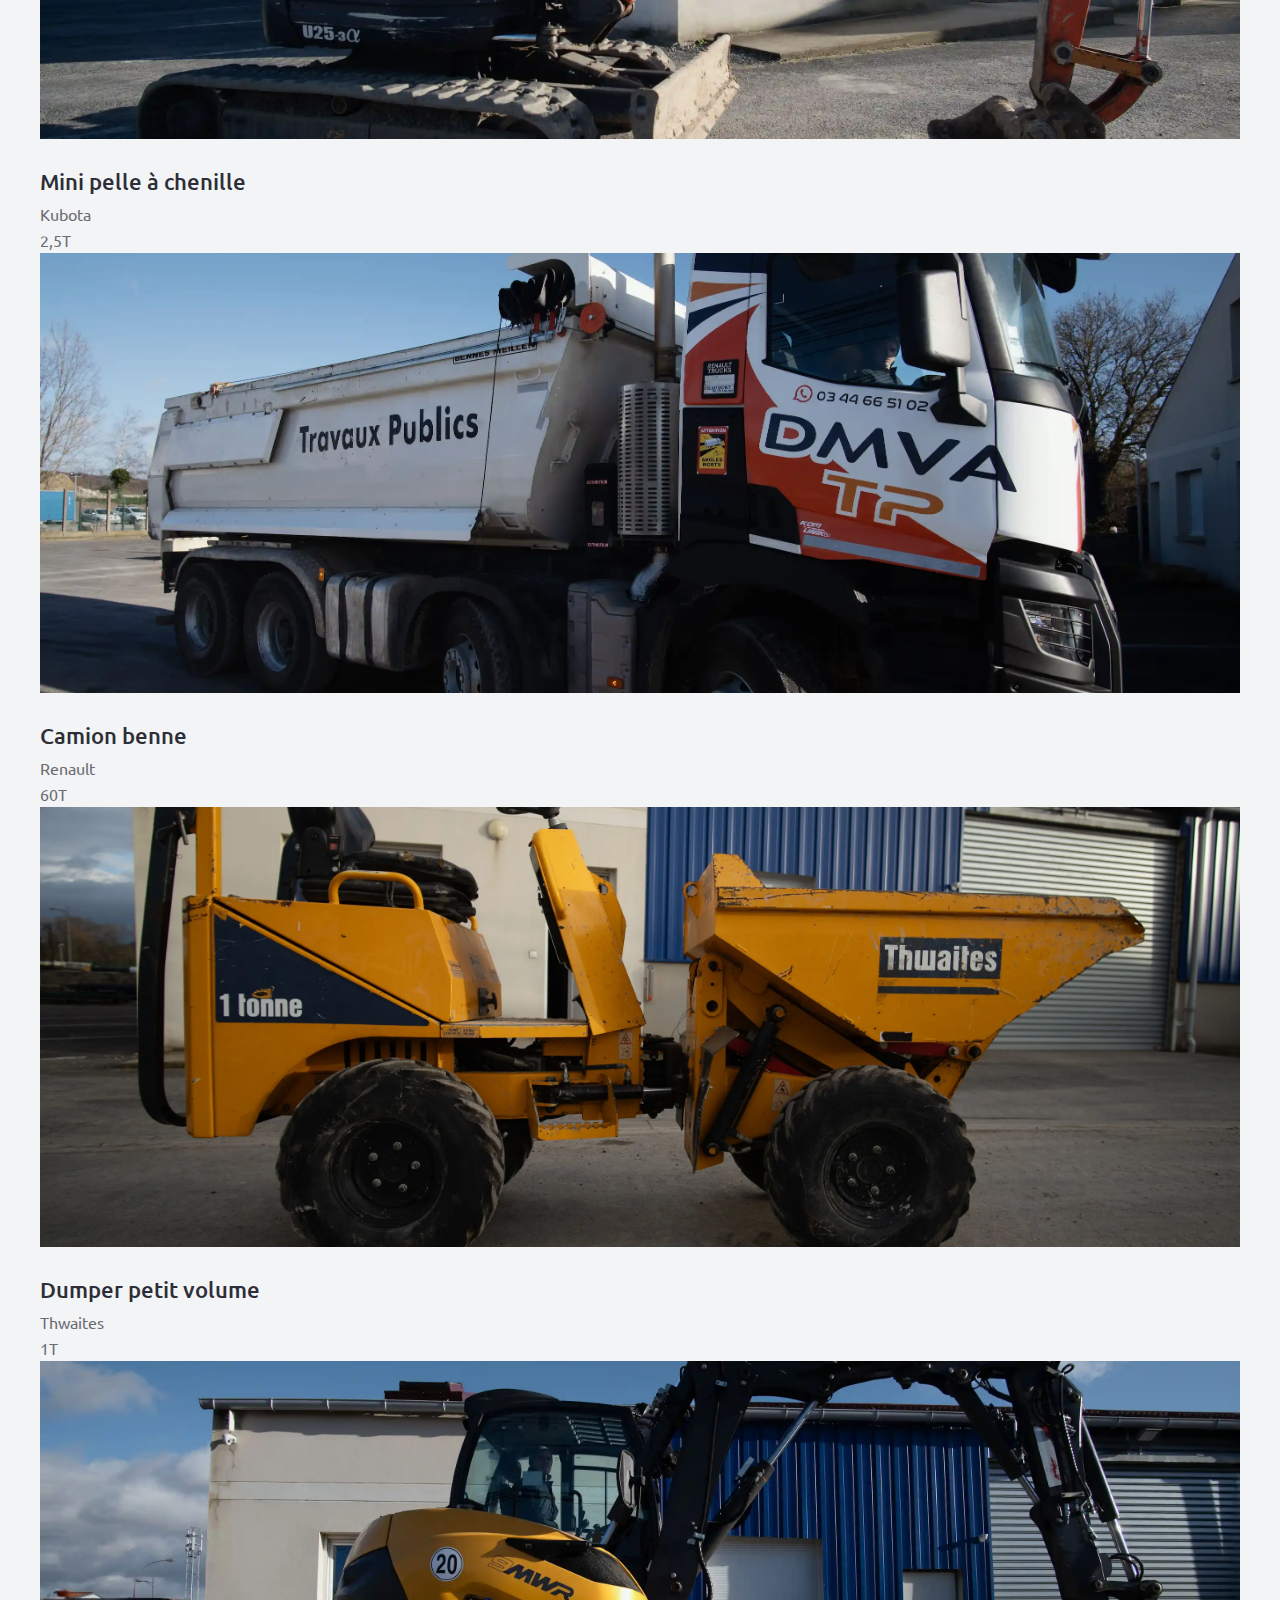
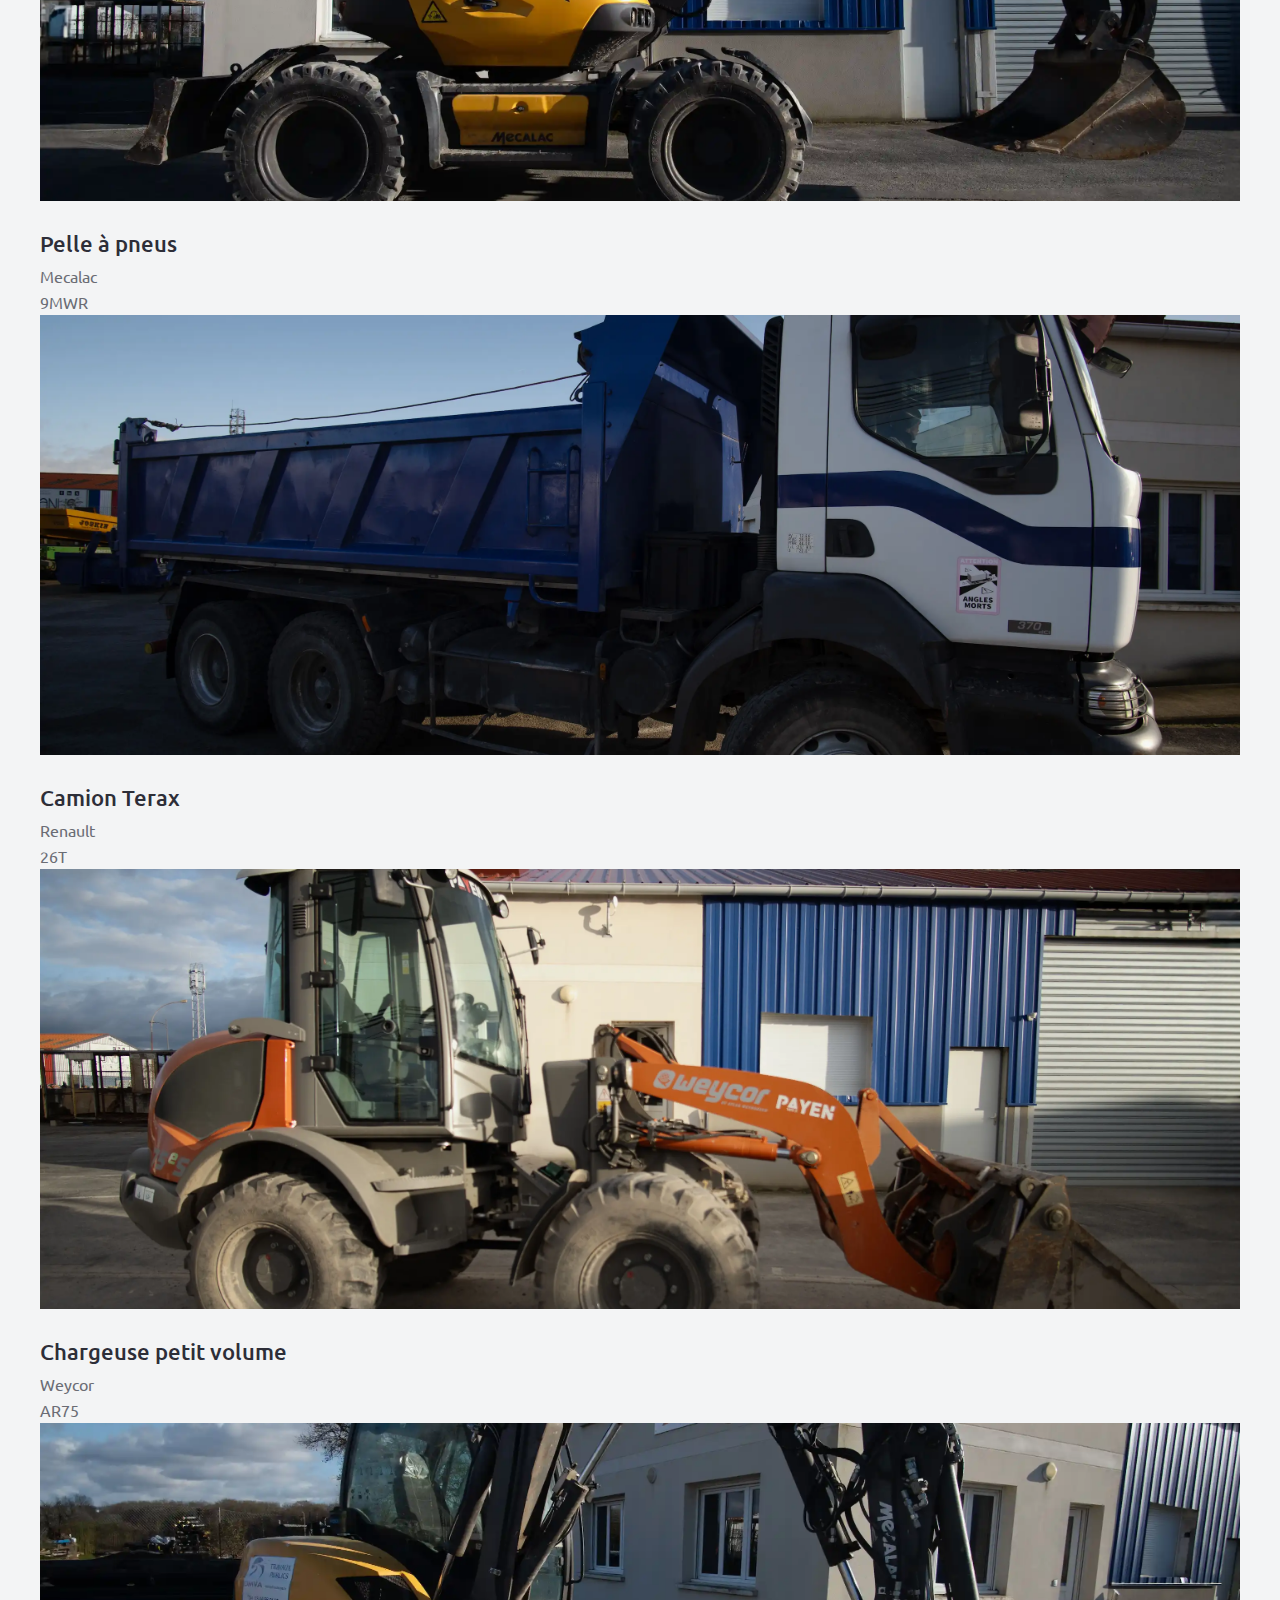
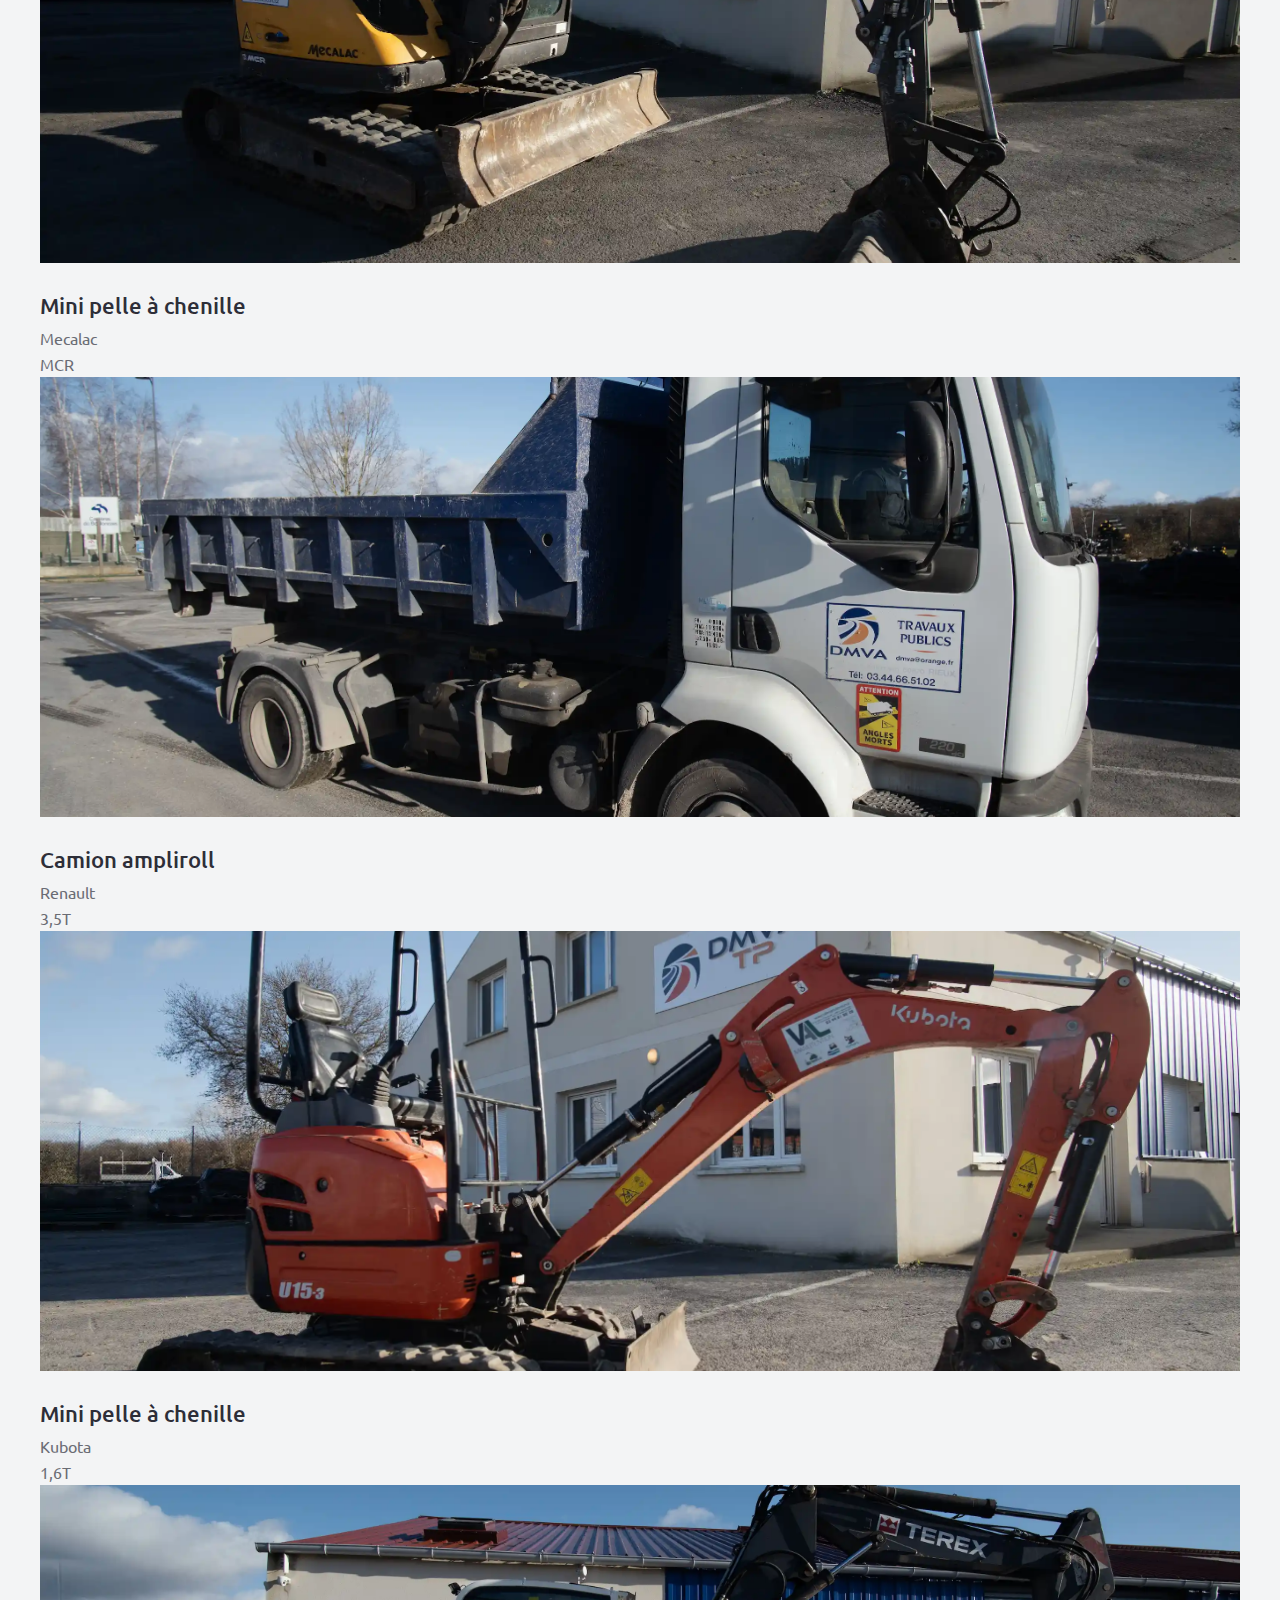
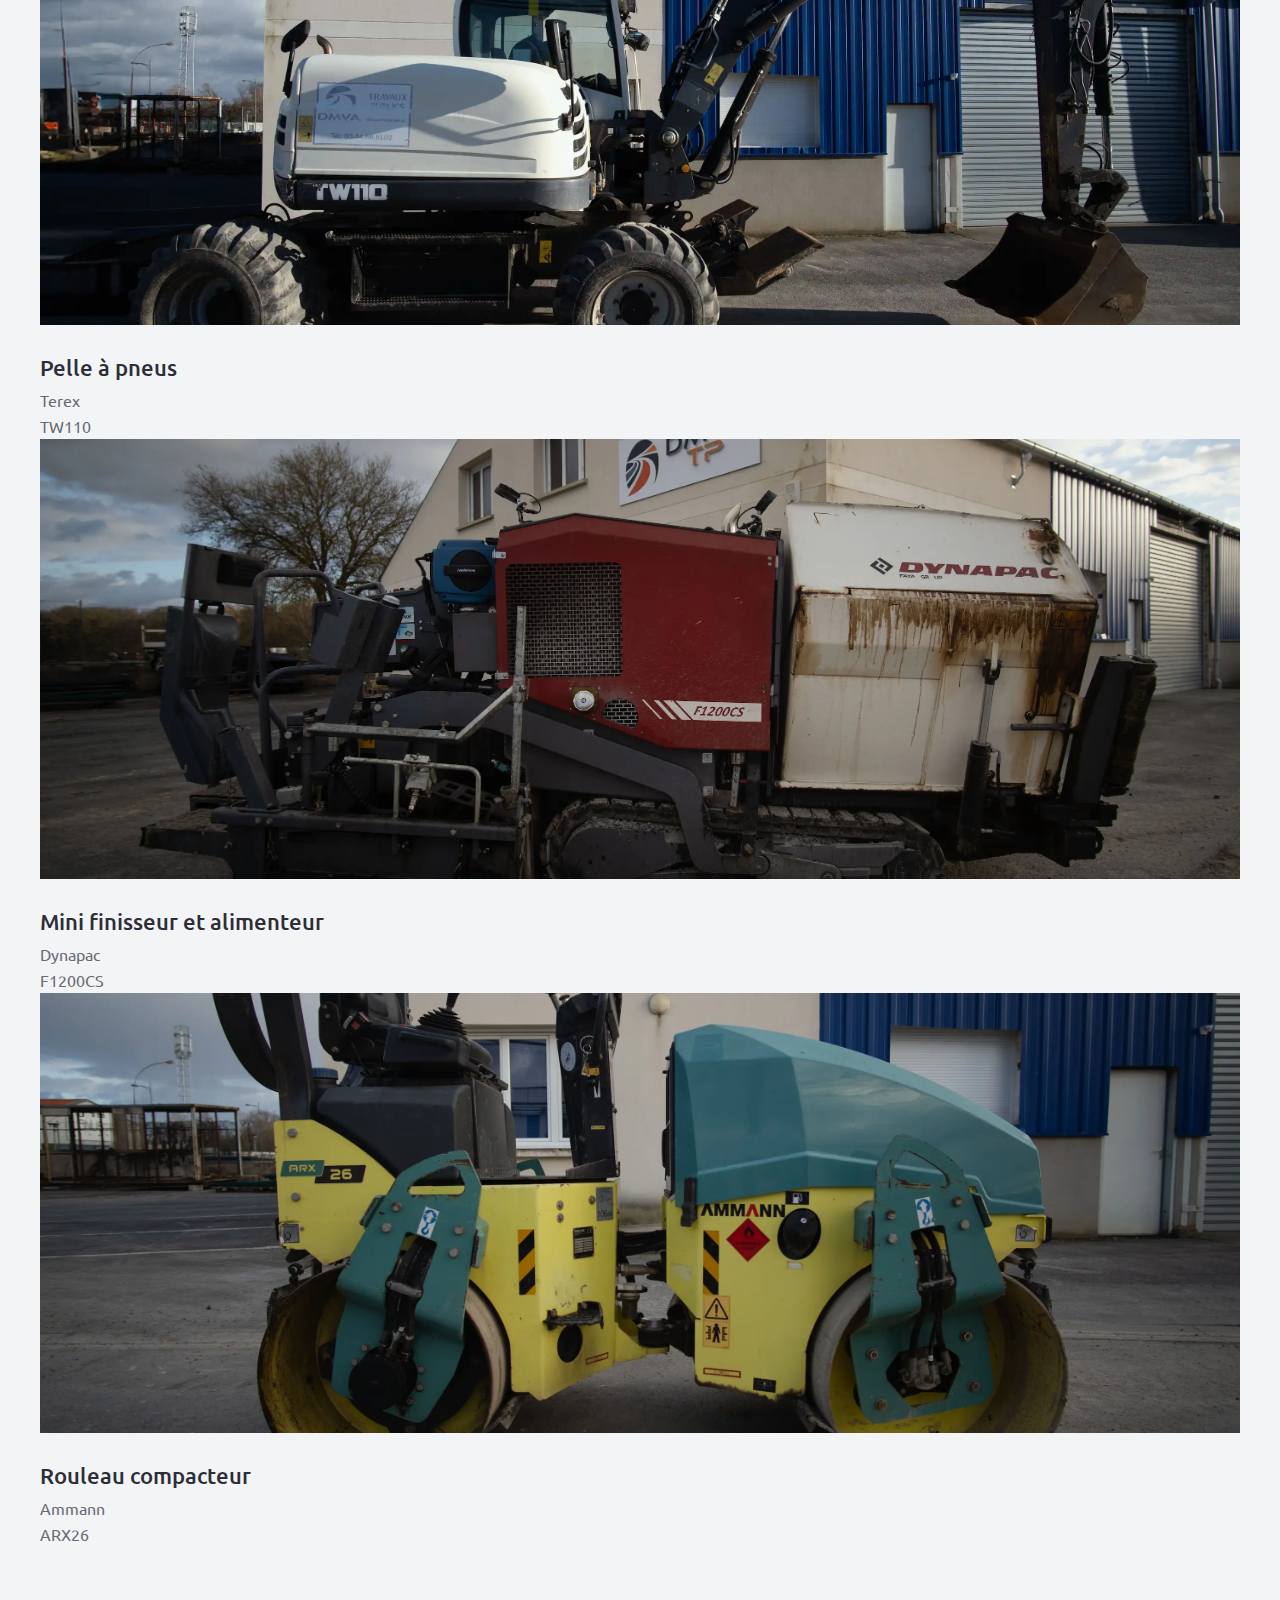
==== commit 68d3e955: "update photos" ====
--- a/index.html
+++ b/index.html
@@ -104,8 +104,8 @@
       <h2>Découvrir l’entreprise</h2>
       <h3>Une structure indépendante 
         <br>proche des besoins de ses clients</h3>
-        <p>Depuis notre création en 2003 en tant que PME indépendante, nous avons acquis une solide expérience de près de 20 ans dans le domaine des travaux publics. Situés à Rieux, dans l'Oise, à seulement 40 km au Nord de Paris, nous avons réalisé avec succès des milliers de projets à travers tout le département de l’Oise et de ses environs. 
-        <br><br>Aujourd’hui notre équipe de 17 salariés expérimentés est au service des professionnels et des collectivités publiques qui souhaitent entreprendre des travaux: de terrassement, de voirie, d’assainissement ou de réhabilitation de réseaux divers, avec un accompagnement adapté.
+        <p>Depuis notre création en 2003 en tant que PME indépendante, nous avons acquis une solide expérience de près de 21 ans dans le domaine des travaux publics. Situés à Rieux, dans l'Oise, à seulement 40 km au Nord de Paris, nous avons réalisé avec succès des milliers de projets à travers tout le département de l’Oise et de ses environs. 
+        <br><br>Aujourd’hui notre équipe de 18 salariés expérimentés est au service des professionnels et des collectivités publiques qui souhaitent entreprendre des travaux: de terrassement, de voirie, d’assainissement ou de réhabilitation de réseaux divers, avec un accompagnement adapté.
         <br><br>Notre expertise nous permet de vous offrir un service complet, en tant qu'interlocuteur unique, pour tous vos projets.</p>
     
       <a href="#projets" title="Découvrir nos réalisations" class="button">Découvrir nos réalisations
@@ -117,17 +117,17 @@
 
       <!-- ===============================  #1  =============================== -->
       <div class="company__item">
-        <span>+2500</span>
+        <span>+3000</span>
         <p>Projets réalisés</p>
       </div>
       <!-- ===============================  #2  =============================== -->
       <div class="company__item">
-        <span>17</span>
+        <span>18</span>
         <p>Salariés</p>
       </div>
       <!-- ===============================  #3  =============================== -->
       <div class="company__item">
-        <span>20</span>
+        <span>21</span>
         <p>Années 
           <br>d’expériences</p>
       </div>
@@ -280,110 +280,66 @@
       
       <!-- ===============================  #1  =============================== -->
       <div class="gallery__item project__1">
-        
         <div class="gallery__item__img">
           <img src="img/projects/realisation1.webp" alt="Engin de chantier qui pose un tuyau de voirie">
         </div>
-        
         <div class="gallery__item__details">
-          <div class="gallery__item__description">
-            <h5>Création de bassins d’infiltration</h5>
-            <p>Création de deux bassins d’infiltration pour l'écoulement des eaux pluviales.</p>
-          </div>
-          <div class="gallery__item__infos">
-            <span class="gallery__item__jobs">Assainissement <span class="gallery__item__separator"> | </span></span>
-            <span class="gallery__item__location">Breuil le sec, Oise <span class="gallery__item__separator"> | </span></span>
-            <span class="gallery__item__date">Mai 2023</span>
-          </div>
-        </div>
-
+          <h5>Création de bassins d’infiltration</h5>
+          <p class="gallery__item__infos">Assainissement | Breuil le sec, Oise | Mai 2023</p>
+          <p>Création de deux bassins d’infiltration pour l'écoulement des eaux pluviales.</p>
+        </div>
       </div>
 
       <!-- ===============================  #2  =============================== -->
-      <div class="gallery__item project__2">
-        
+      <div class="gallery__item project__2"> 
         <div class="gallery__item__img">
           <img src="img/projects/realisation2.webp" alt="Cours d'un chateau avec des allées en pavés">
         </div>
-        
         <div class="gallery__item__details">
-          <div class="gallery__item__description">
-            <h5>Aménagement d'un espace extérieur</h5>
-            <p>Réaménagement d'allées extérieures avec pose de pavés et gravillonnage des sols.</p>
-          </div>
-          <div class="gallery__item__infos">
-            <span class="gallery__item__jobs">Voirie <span class="gallery__item__separator"> | </span></span>
-            <span class="gallery__item__location">Bailleval, Oise <span class="gallery__item__separator"> | </span></span>
-            <span class="gallery__item__date">Mai 2023</span>
-          </div>
-        </div>
-        
+          <h5>Aménagement d'un espace extérieur</h5>
+          <p class="gallery__item__infos">Voirie | Bailleval, Oise | Mai 2023</p>
+          <p>Réaménagement d'allées extérieures avec pose de pavés et gravillonnage des sols.</p>
+        </div>
       </div>
 
       <!-- ===============================  #3  =============================== -->
       <div class="gallery__item project__3">
-        
         <div class="gallery__item__img">
           <img src="img/projects/realisation3.webp" alt="Ouvriers qui posents des bordures sur une route">
         </div>
-        
         <div class="gallery__item__details">
-          <div class="gallery__item__description">
-            <h5>Réfection de voirie en usine</h5>
-            <p>Réaménagement d'un bout de voirie au sein de l'usine avec pose de bordures et réfection du revêtement.</p>
-          </div>
-          <div class="gallery__item__infos">
-            <span class="gallery__item__jobs">Voirie <span class="gallery__item__separator"> | </span></span>
-            <span class="gallery__item__location">Villers St Paul, Oise <span class="gallery__item__separator"> | </span></span>
-            <span class="gallery__item__date">Novembre 2022</span>
-          </div>
-        </div>
-        
+          <h5>Réfection de voirie en usine</h5>
+          <p class="gallery__item__infos">Voirie | Villers St Paul, Oise | Novembre 2022</p>
+          <p>Réaménagement d'un bout de voirie au sein de l'usine avec pose de bordures et réfection du revêtement.</p>
+        </div>
       </div>
 
 
       <!-- ===============================  #4  =============================== -->
       <div class="gallery__item project__4">
-        
         <div class="gallery__item__img">
           <img src="img/projects/realisation4.webp" alt="Finisher de chantier qui aménage une route">
-        </div>
-        
+        </div> 
         <div class="gallery__item__details">
-          <div class="gallery__item__description">
-            <h5>Création d'un parking privé</h5>
-            <p>Réalisation d’enrobé sur toiture de bâtiment dans le cadre de l'aménagement d'un parking.</p>
-          </div>
-          <div class="gallery__item__infos">
-            <span class="gallery__item__jobs">Voirie <span class="gallery__item__separator"> | </span></span>
-            <span class="gallery__item__location">Creil, Oise <span class="gallery__item__separator"> | </span></span>
-            <span class="gallery__item__date">Octobre 2022</span>
-          </div>
-        </div>
-        
+          <h5>Création d'un parking privé</h5>
+          <p class="gallery__item__infos">Voirie | Creil, Oise | Octobre 2022</p>
+          <p>Réalisation d’enrobé sur toiture de bâtiment dans le cadre de l'aménagement d'un parking.</p>
+        </div>
       </div>
 
 
       <!-- ===============================  #5  =============================== -->
       <div class="gallery__item project__5">
-        
         <div class="gallery__item__img">
-          <img src="img/projects/realisation5.webp" alt="Bétonnière qui étale du béton">
-        </div>
-        
+          <img src="img/projects/realisation5.webp" alt="Engin de chantier qui aménage un terrain de sport">
+        </div>
         <div class="gallery__item__details">
-          <div class="gallery__item__description">
-            <h5>Création d'une plateforme industrielle</h5>
-            <p>Aménagement d'une plateforme de stockage avec coulage d’une aire en béton.</p>
-          </div>
-          <div class="gallery__item__infos">
-            <span class="gallery__item__jobs">Maçonnerie <span class="gallery__item__separator"> | </span></span>
-            <span class="gallery__item__location">Creil, Oise <span class="gallery__item__separator"> | </span></span>
-            <span class="gallery__item__date">Septembre 2022</span>
-          </div>
-        </div>
-        
-      </div>
+          <h5>Réhabilitation d’un terrain de sport</h5>
+          <p class="gallery__item__infos">Terrassement | Margny les Compiègne, Oise | Octobre 2023</p>
+          <p>Aménagement d’un terrain de sport avec pose de bordures, préparation du fond de forme et remodelage des abords,</p>
+        </div>
+      </div>
+
 
     </div>
   </section>
@@ -403,7 +359,17 @@
 
       <!-- ===============================  #1  =============================== -->
       <div class="equipment__carouselItem">
-        <img src="img/equipments/engin1.webp" alt="Mini pelle à chenille">
+        <img src="img/equipments/camion1.webp" alt="Mini pelle à chenille">
+        <div class="carousel__item__details">
+          <h6>Camion Arocs</h6>
+          <p>Mercedes</p>
+          <p>32T</p>
+        </div>
+      </div>
+
+      <!-- ===============================  #2  =============================== -->
+      <div class="equipment__carouselItem">
+        <img src="img/equipments/pelle4.webp" alt="Camion Renault Terax">
         <div class="carousel__item__details">
           <h6>Mini pelle à chenille</h6>
           <p>Coltrax</p>
@@ -411,9 +377,59 @@
         </div>
       </div>
 
-      <!-- ===============================  #2  =============================== -->
-      <div class="equipment__carouselItem">
-        <img src="img/equipments/engin2.webp" alt="Camion Renault Terax">
+      <!-- ===============================  #3  =============================== -->
+      <div class="equipment__carouselItem">
+        <img src="img/equipments/camion2.webp" alt="Pelle à chenille compact">
+        <div class="carousel__item__details">
+          <h6>Camion benne avec grue</h6>
+          <p>Iveco</p>
+          <p>12T</p>
+        </div>
+      </div>
+
+      <!-- ===============================  #4  =============================== -->
+      <div class="equipment__carouselItem">
+        <img src="img/equipments/pelle5.webp" alt="Pelle à chenille">
+        <div class="carousel__item__details">
+          <h6>Mini pelle à chenille</h6>
+          <p>Kubota</p>
+          <p>2,5T</p>
+        </div>
+      </div>
+
+      <!-- ===============================  #5  =============================== -->
+      <div class="equipment__carouselItem">
+        <img src="img/equipments/camion3.webp" alt="Chargeuse petit volume">
+        <div class="carousel__item__details">
+          <h6>Camion benne</h6>
+          <p>Renault</p>
+          <p>60T</p>
+        </div>
+      </div>
+
+      <!-- ===============================  #6  =============================== -->
+      <div class="equipment__carouselItem">
+        <img src="img/equipments/materiel1.webp" alt="Finisseur petit volume">
+        <div class="carousel__item__details">
+          <h6>Dumper petit volume</h6>
+          <p>Thwaites</p>
+          <p>1T</p>
+        </div>
+      </div>
+
+      <!-- ===============================  #7  =============================== -->
+      <div class="equipment__carouselItem">
+        <img src="img/equipments/pelle1.webp" alt="Pelle à pneus">
+        <div class="carousel__item__details">
+          <h6>Pelle à pneus</h6>
+          <p>Mecalac</p>
+          <p>9MWR</p>
+        </div>
+      </div>
+
+      <!-- ===============================  #8  =============================== -->
+      <div class="equipment__carouselItem">
+        <img src="img/equipments/camion4.webp" alt="Camion Mercedes Arocs">
         <div class="carousel__item__details">
           <h6>Camion Terax</h6>
           <p>Renault</p>
@@ -421,29 +437,9 @@
         </div>
       </div>
 
-      <!-- ===============================  #3  =============================== -->
-      <div class="equipment__carouselItem">
-        <img src="img/equipments/engin3.webp" alt="Pelle à chenille compact">
-        <div class="carousel__item__details">
-          <h6>Pelle à chenille compact</h6>
-          <p>Mecalac</p>
-          <p>15MC</p>
-        </div>
-      </div>
-
-      <!-- ===============================  #4  =============================== -->
-      <div class="equipment__carouselItem">
-        <img src="img/equipments/engin4.webp" alt="Pelle à chenille">
-        <div class="carousel__item__details">
-          <h6>Pelle à chenille</h6>
-          <p>Liebherr</p>
-          <p>914</p>
-        </div>
-      </div>
-
-      <!-- ===============================  #5  =============================== -->
-      <div class="equipment__carouselItem">
-        <img src="img/equipments/engin5.webp" alt="Chargeuse petit volume">
+      <!-- ===============================  #9  =============================== -->
+      <div class="equipment__carouselItem">
+        <img src="img/equipments/materiel2.webp" alt="Chargeuse gros volume">
         <div class="carousel__item__details">
           <h6>Chargeuse petit volume</h6>
           <p>Weycor</p>
@@ -451,46 +447,66 @@
         </div>
       </div>
 
-      <!-- ===============================  #6  =============================== -->
-      <div class="equipment__carouselItem">
-        <img src="img/equipments/engin6.webp" alt="Finisseur petit volume">
-        <div class="carousel__item__details">
-          <h6>Finisseur petit volume</h6>
-          <p>Marini</p>
-          <p>MF221</p>
-        </div>
-      </div>
-
-      <!-- ===============================  #7  =============================== -->
-      <div class="equipment__carouselItem">
-        <img src="img/equipments/engin7.webp" alt="Pelle à pneus">
+      <!-- ===============================  #10  =============================== -->
+      <div class="equipment__carouselItem">
+        <img src="img/equipments/pelle3.webp" alt="Chargeuse gros volume">
+        <div class="carousel__item__details">
+          <h6>Mini pelle à chenille</h6>
+          <p>Mecalac</p>
+          <p>MCR</p>
+        </div>
+      </div>
+
+      <!-- ===============================  #11  =============================== -->
+      <div class="equipment__carouselItem">
+        <img src="img/equipments/camion5.webp" alt="Chargeuse gros volume">
+        <div class="carousel__item__details">
+          <h6>Camion ampliroll</h6>
+          <p>Renault</p>
+          <p>3,5T</p>
+        </div>
+      </div>
+
+      <!-- ===============================  #12  =============================== -->
+      <div class="equipment__carouselItem">
+        <img src="img/equipments/pelle6.webp" alt="Chargeuse gros volume">
+        <div class="carousel__item__details">
+          <h6>Mini pelle à chenille</h6>
+          <p>Kubota</p>
+          <p>1,6T</p>
+        </div>
+      </div>
+
+      <!-- ===============================  #13  =============================== -->
+      <div class="equipment__carouselItem">
+        <img src="img/equipments/pelle2.webp" alt="Chargeuse gros volume">
         <div class="carousel__item__details">
           <h6>Pelle à pneus</h6>
-          <p>Case</p>
-          <p>988</p>
-        </div>
-      </div>
-
-      <!-- ===============================  #8  =============================== -->
-      <div class="equipment__carouselItem">
-        <img src="img/equipments/engin8.webp" alt="Camion Mercedes Arocs">
-        <div class="carousel__item__details">
-          <h6>Camion Arocs</h6>
-          <p>Mercedes</p>
-          <p>32T</p>
-        </div>
-      </div>
-
-      <!-- ===============================  #9  =============================== -->
-      <div class="equipment__carouselItem">
-        <img src="img/equipments/engin9.webp" alt="Chargeuse gros volume">
-        <div class="carousel__item__details">
-          <h6>Chargeuse gros volume</h6>
-          <p>Case</p>
-          <p>621G</p>
-        </div>
-      </div>
-  
+          <p>Terex</p>
+          <p>TW110</p>
+        </div>
+      </div>
+
+      <!-- ===============================  #14  =============================== -->
+      <div class="equipment__carouselItem">
+        <img src="img/equipments/materiel3.webp" alt="Chargeuse gros volume">
+        <div class="carousel__item__details">
+          <h6>Mini finisseur et alimenteur</h6>
+          <p>Dynapac</p>
+          <p>F1200CS</p>
+        </div>
+      </div>
+
+      <!-- ===============================  #15  =============================== -->
+      <div class="equipment__carouselItem">
+        <img src="img/equipments/materiel4.webp" alt="Chargeuse gros volume">
+        <div class="carousel__item__details">
+          <h6>Rouleau compacteur</h6>
+          <p>Ammann</p>
+          <p>ARX26</p>
+        </div>
+      </div>
+
 
     </div>
   </section>
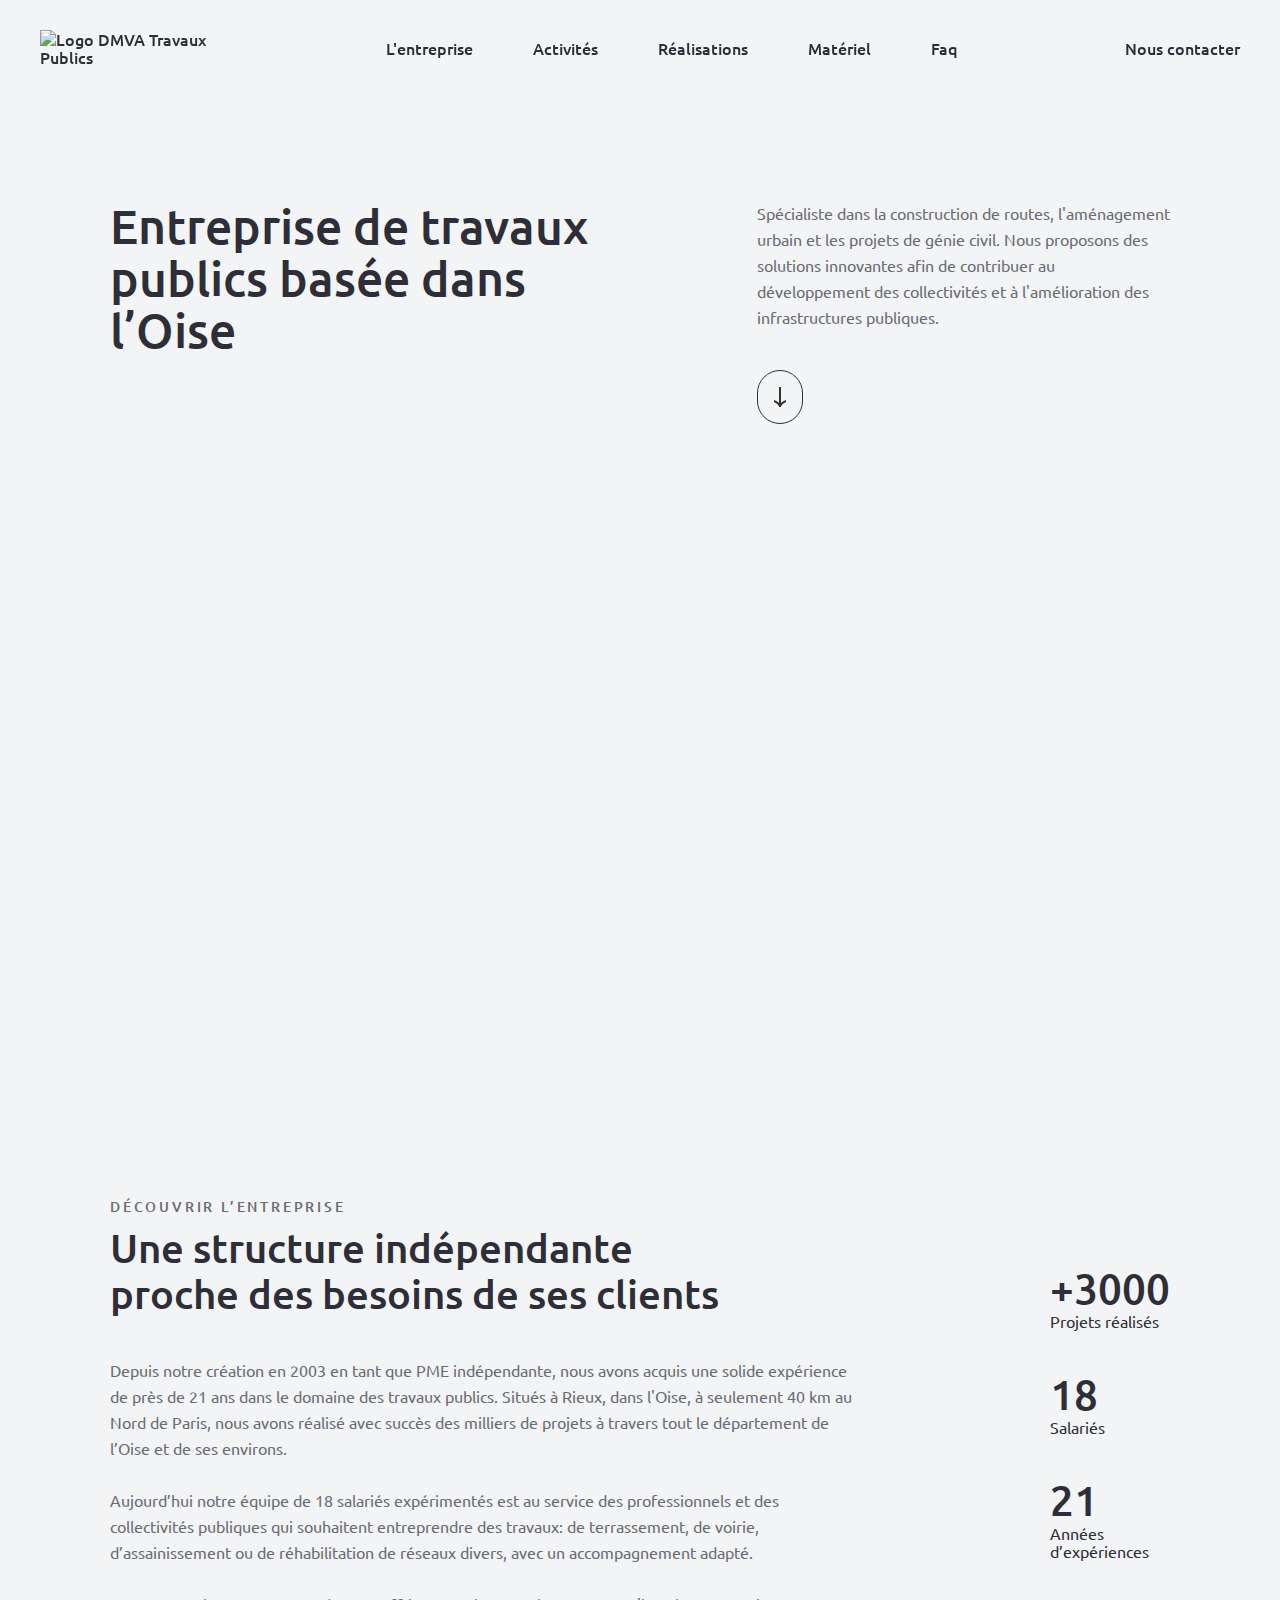
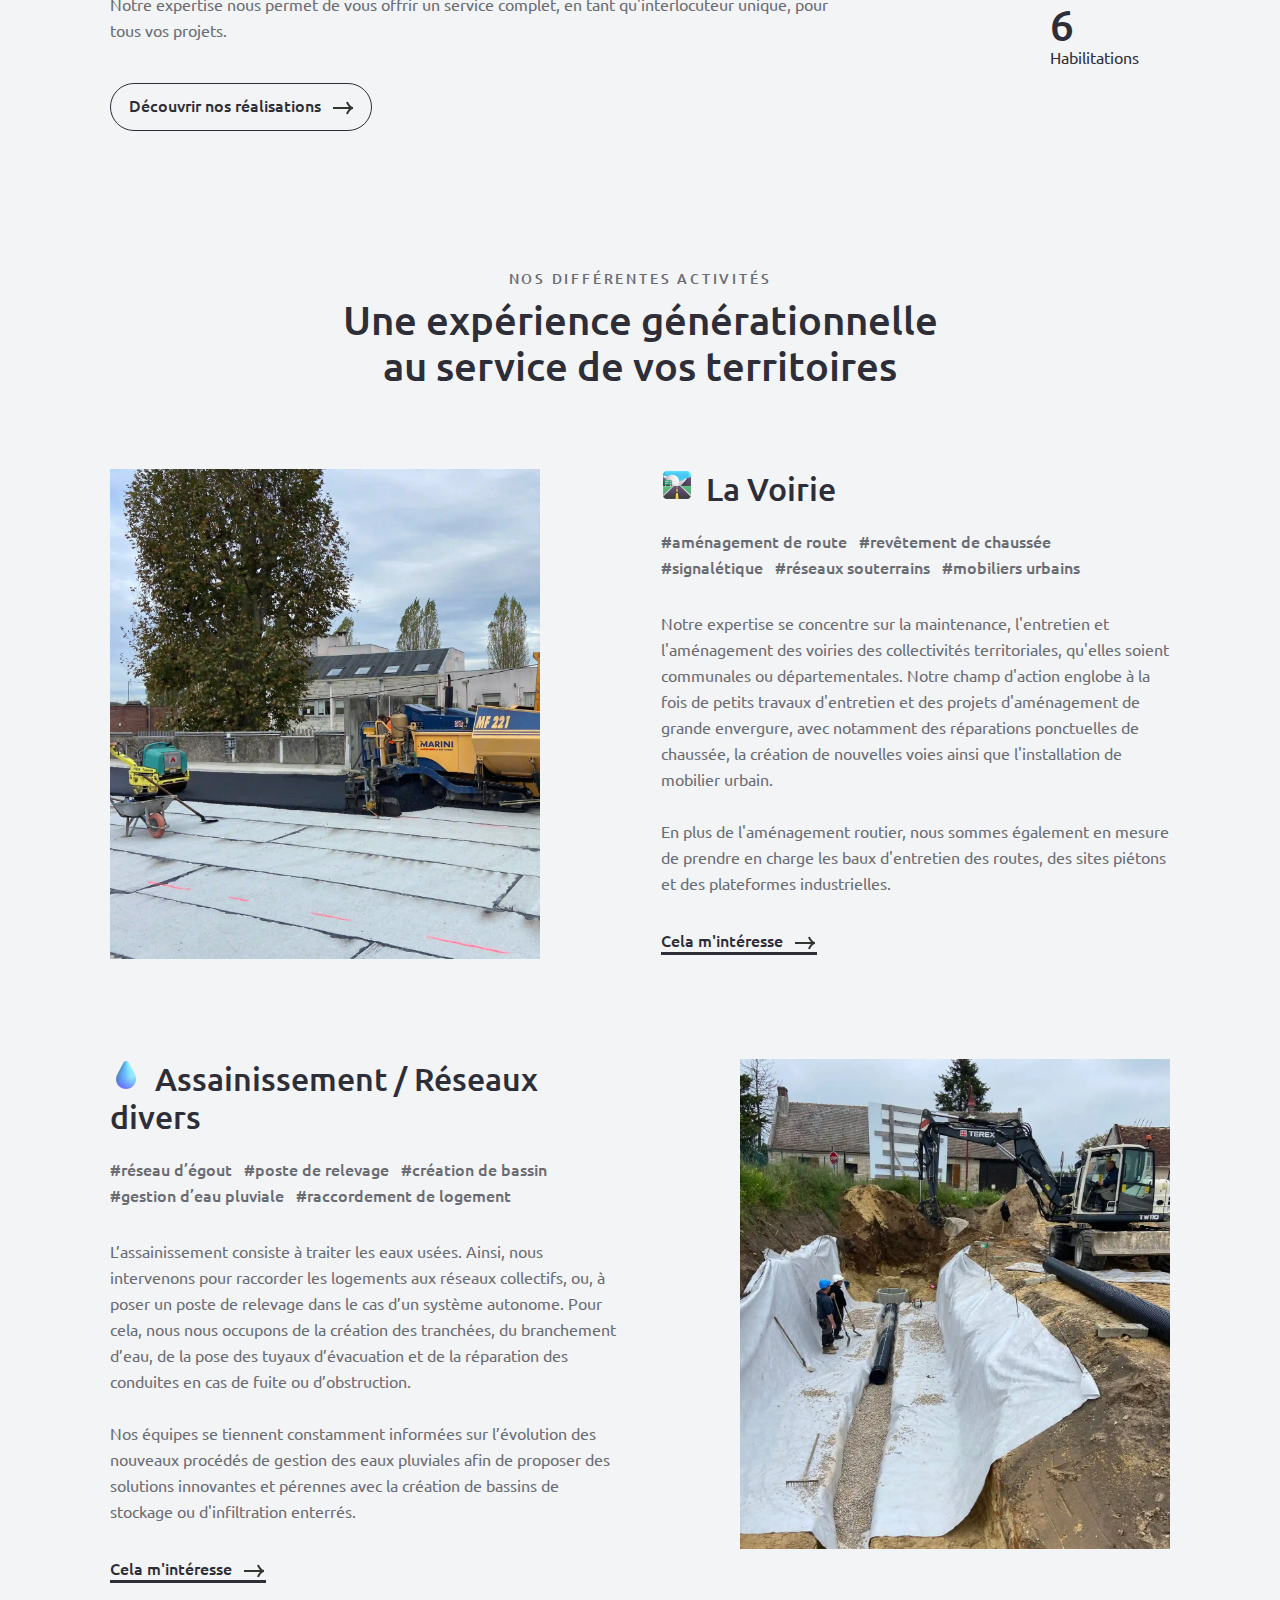
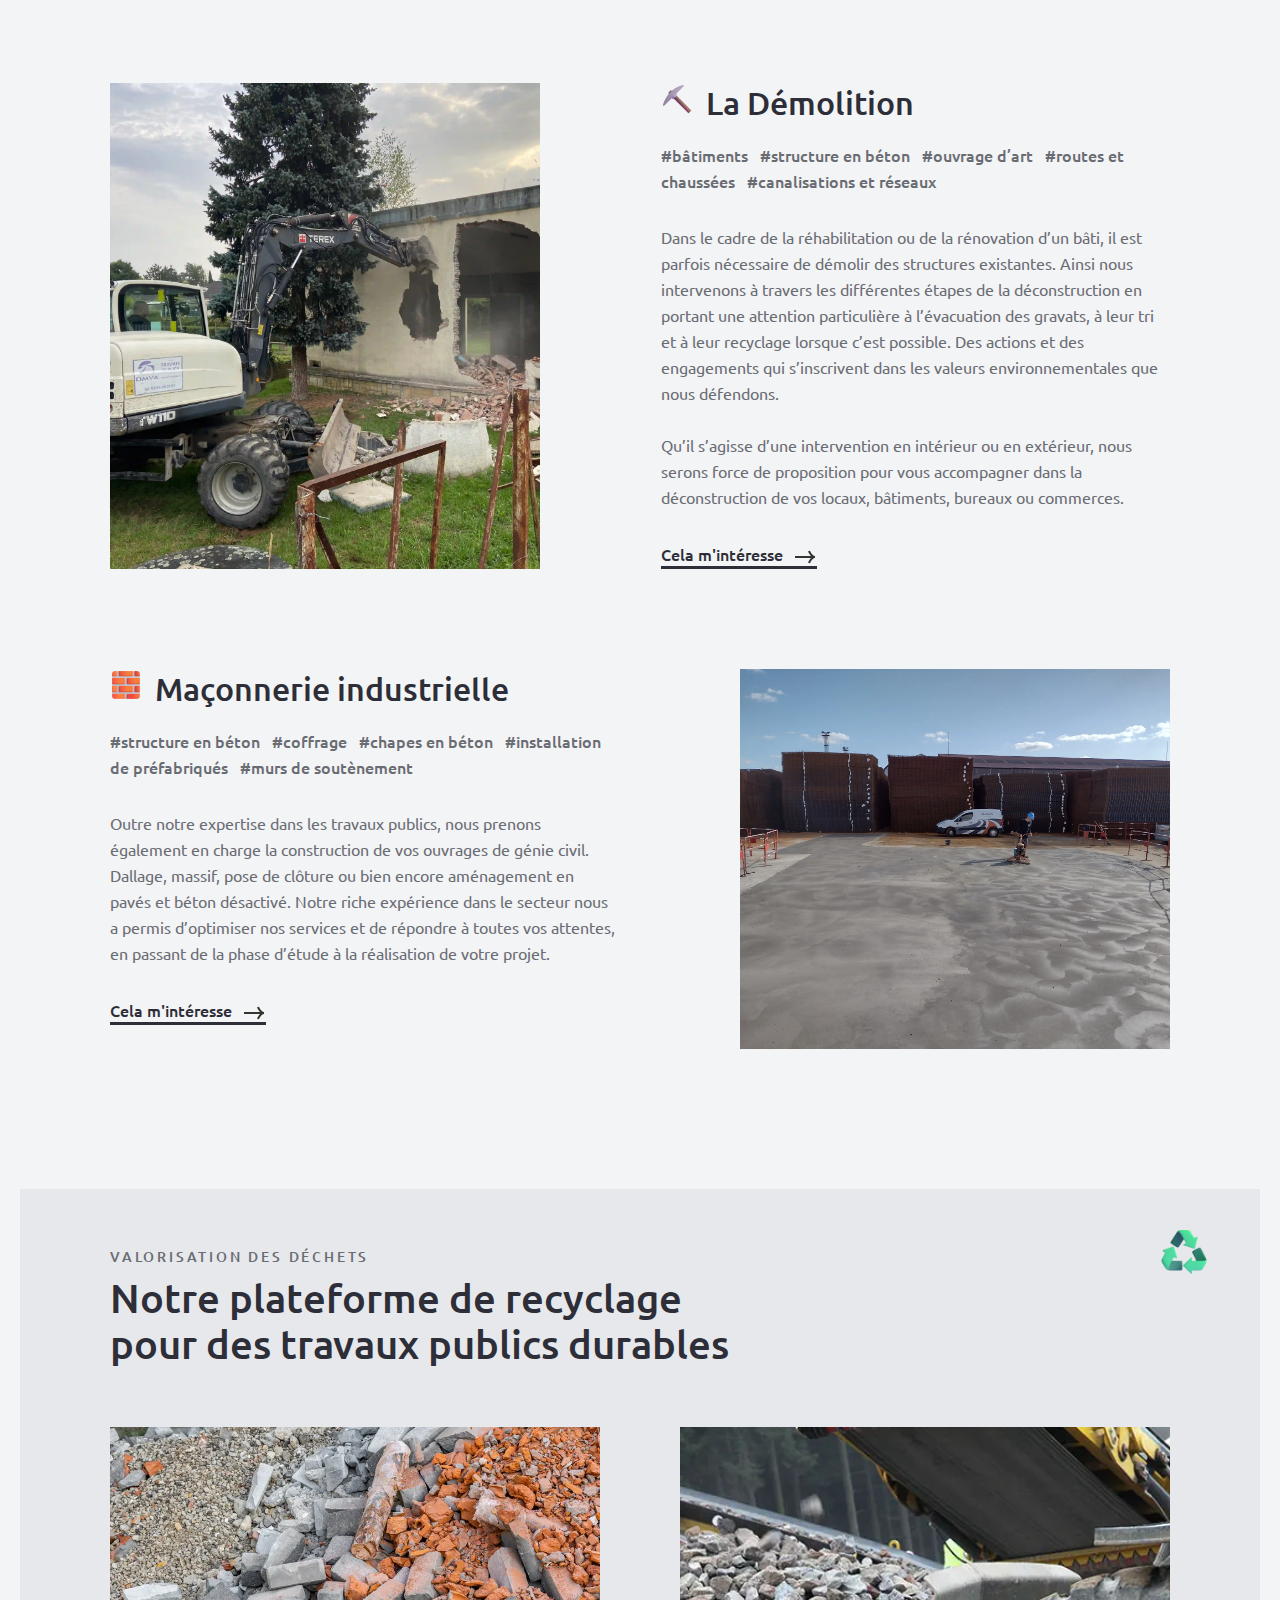
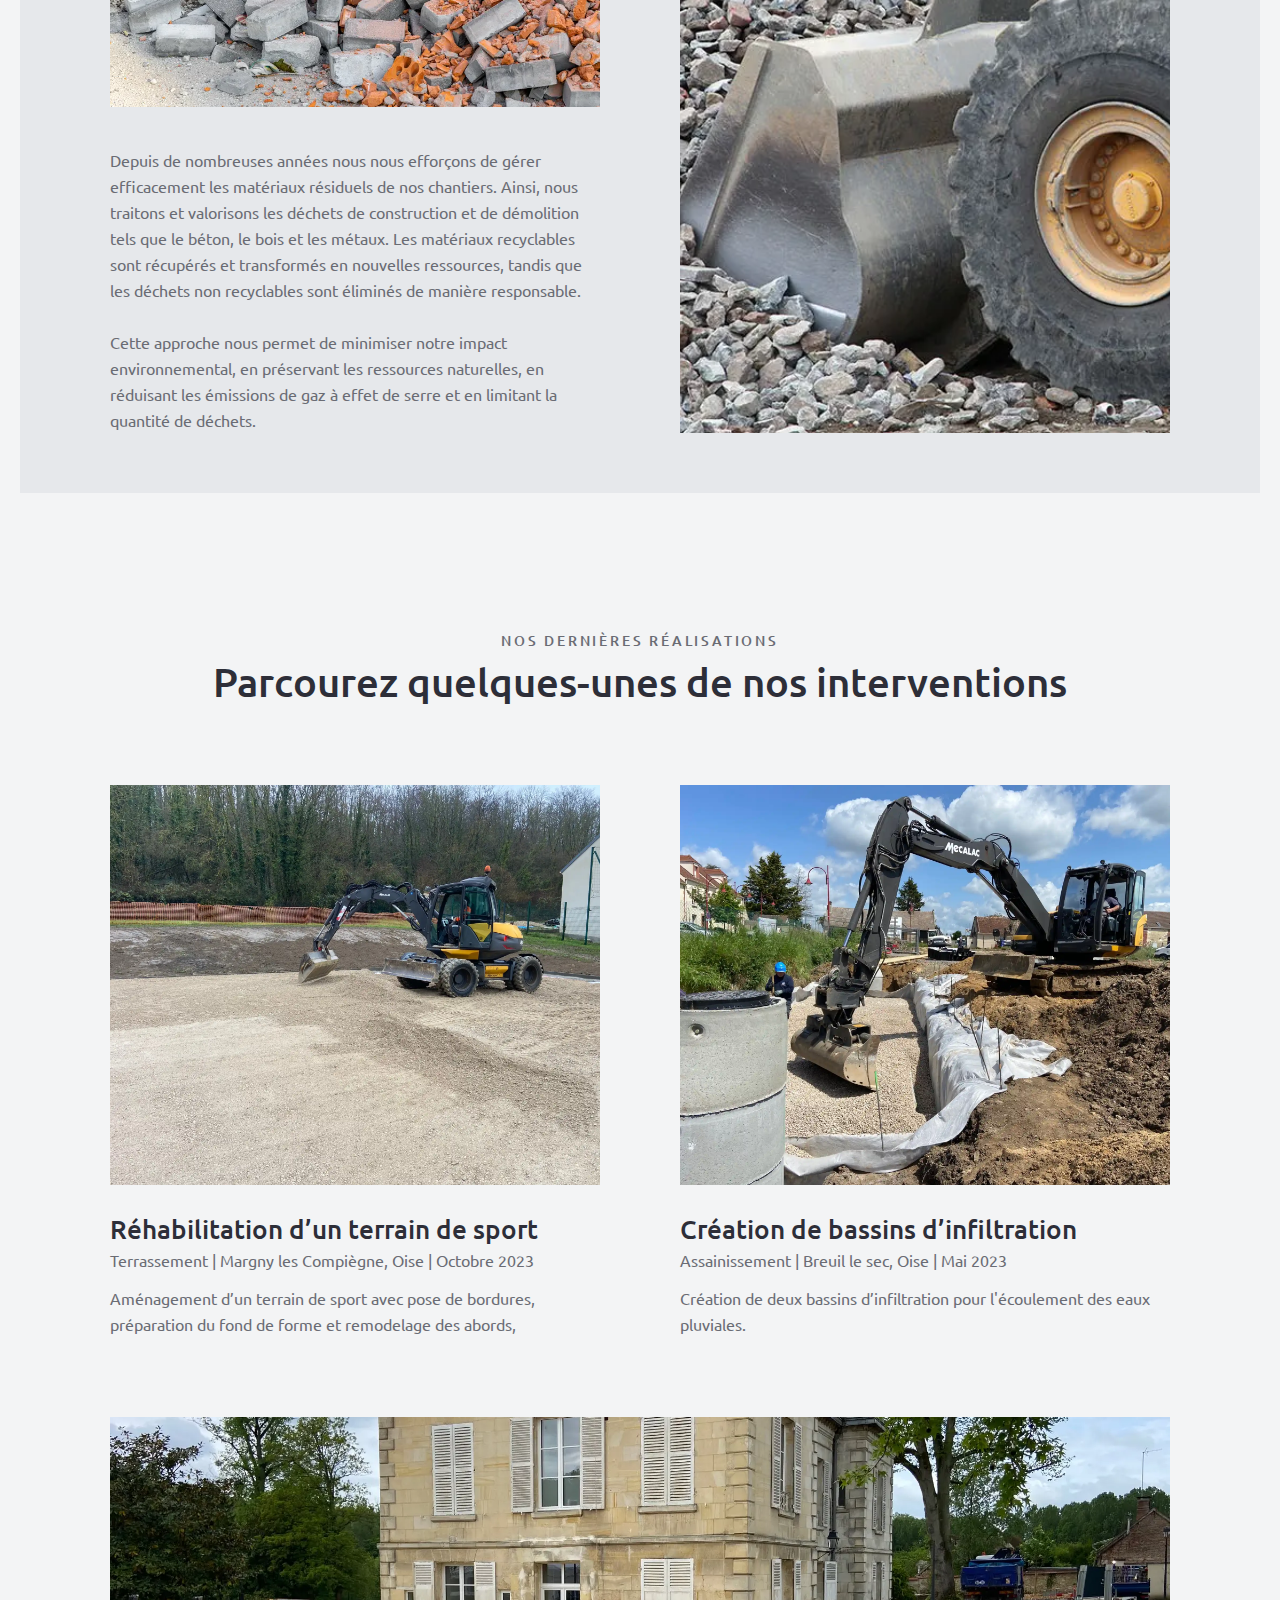
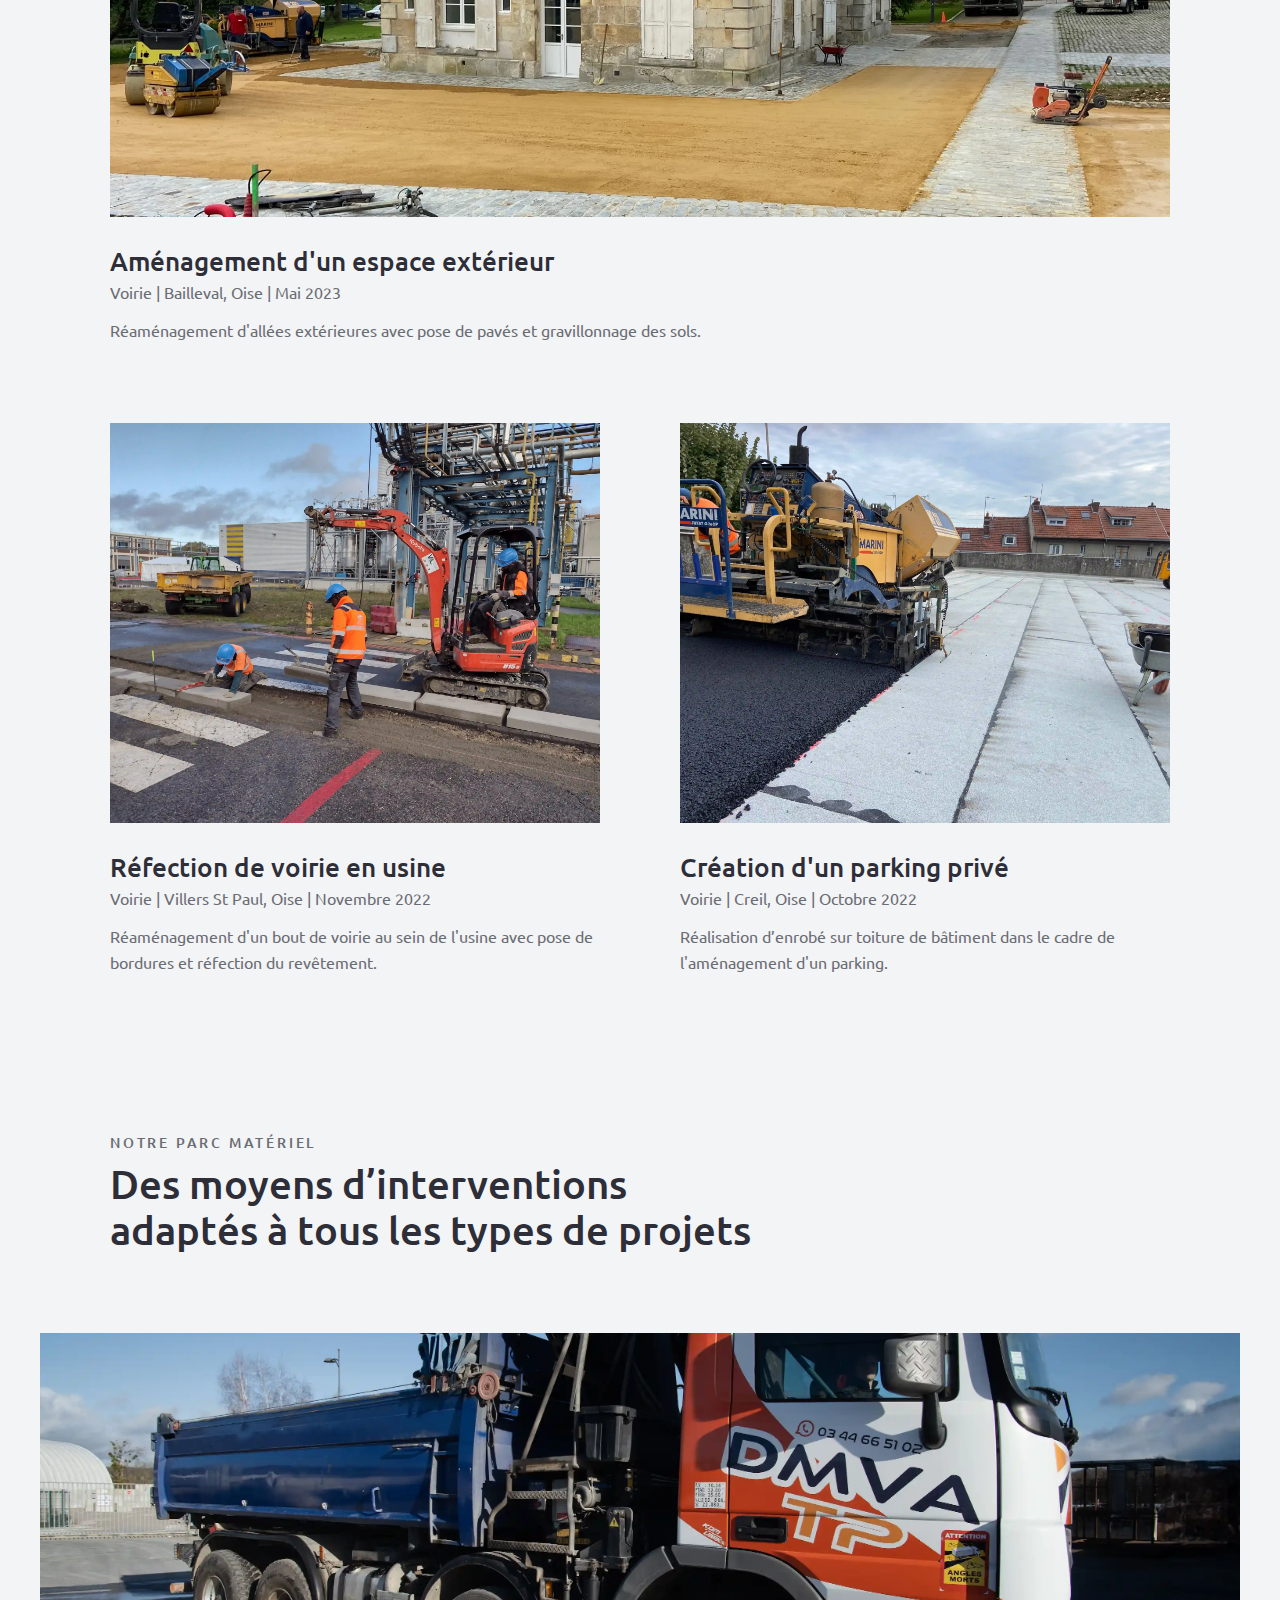
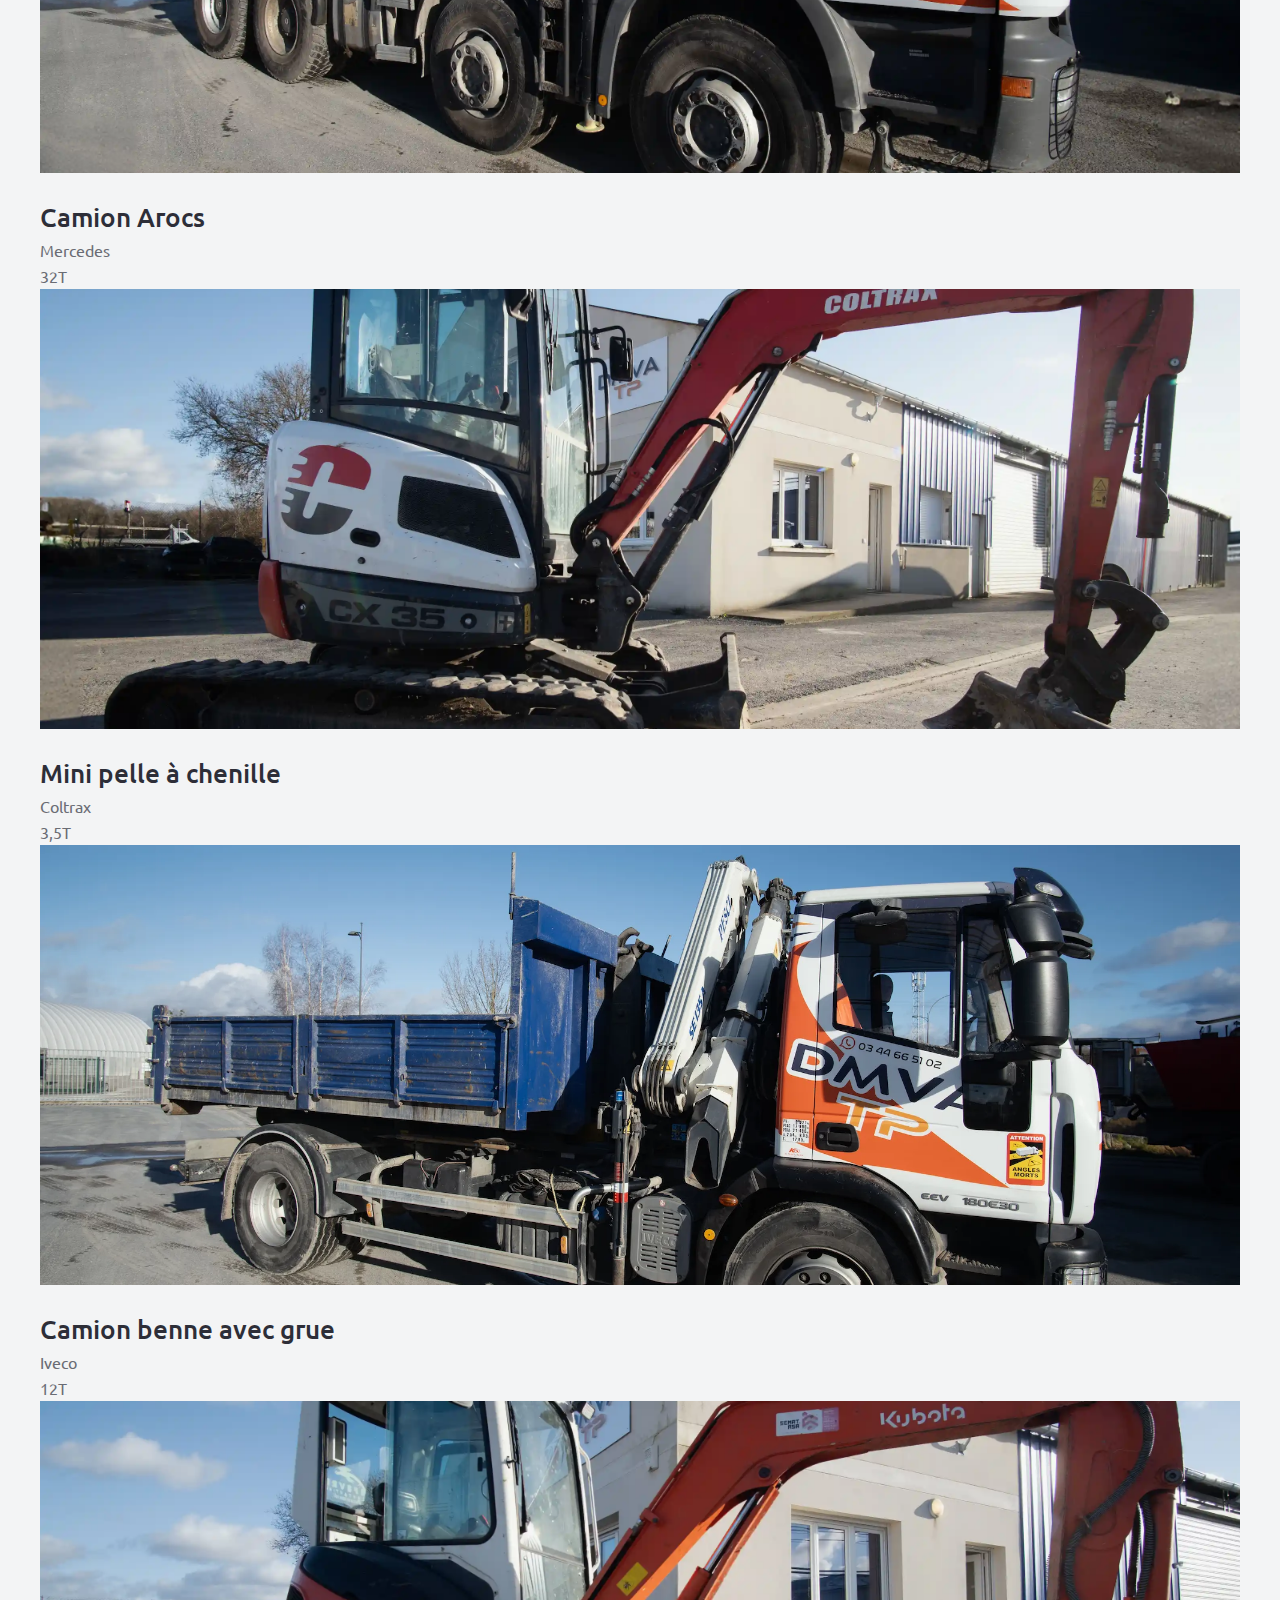
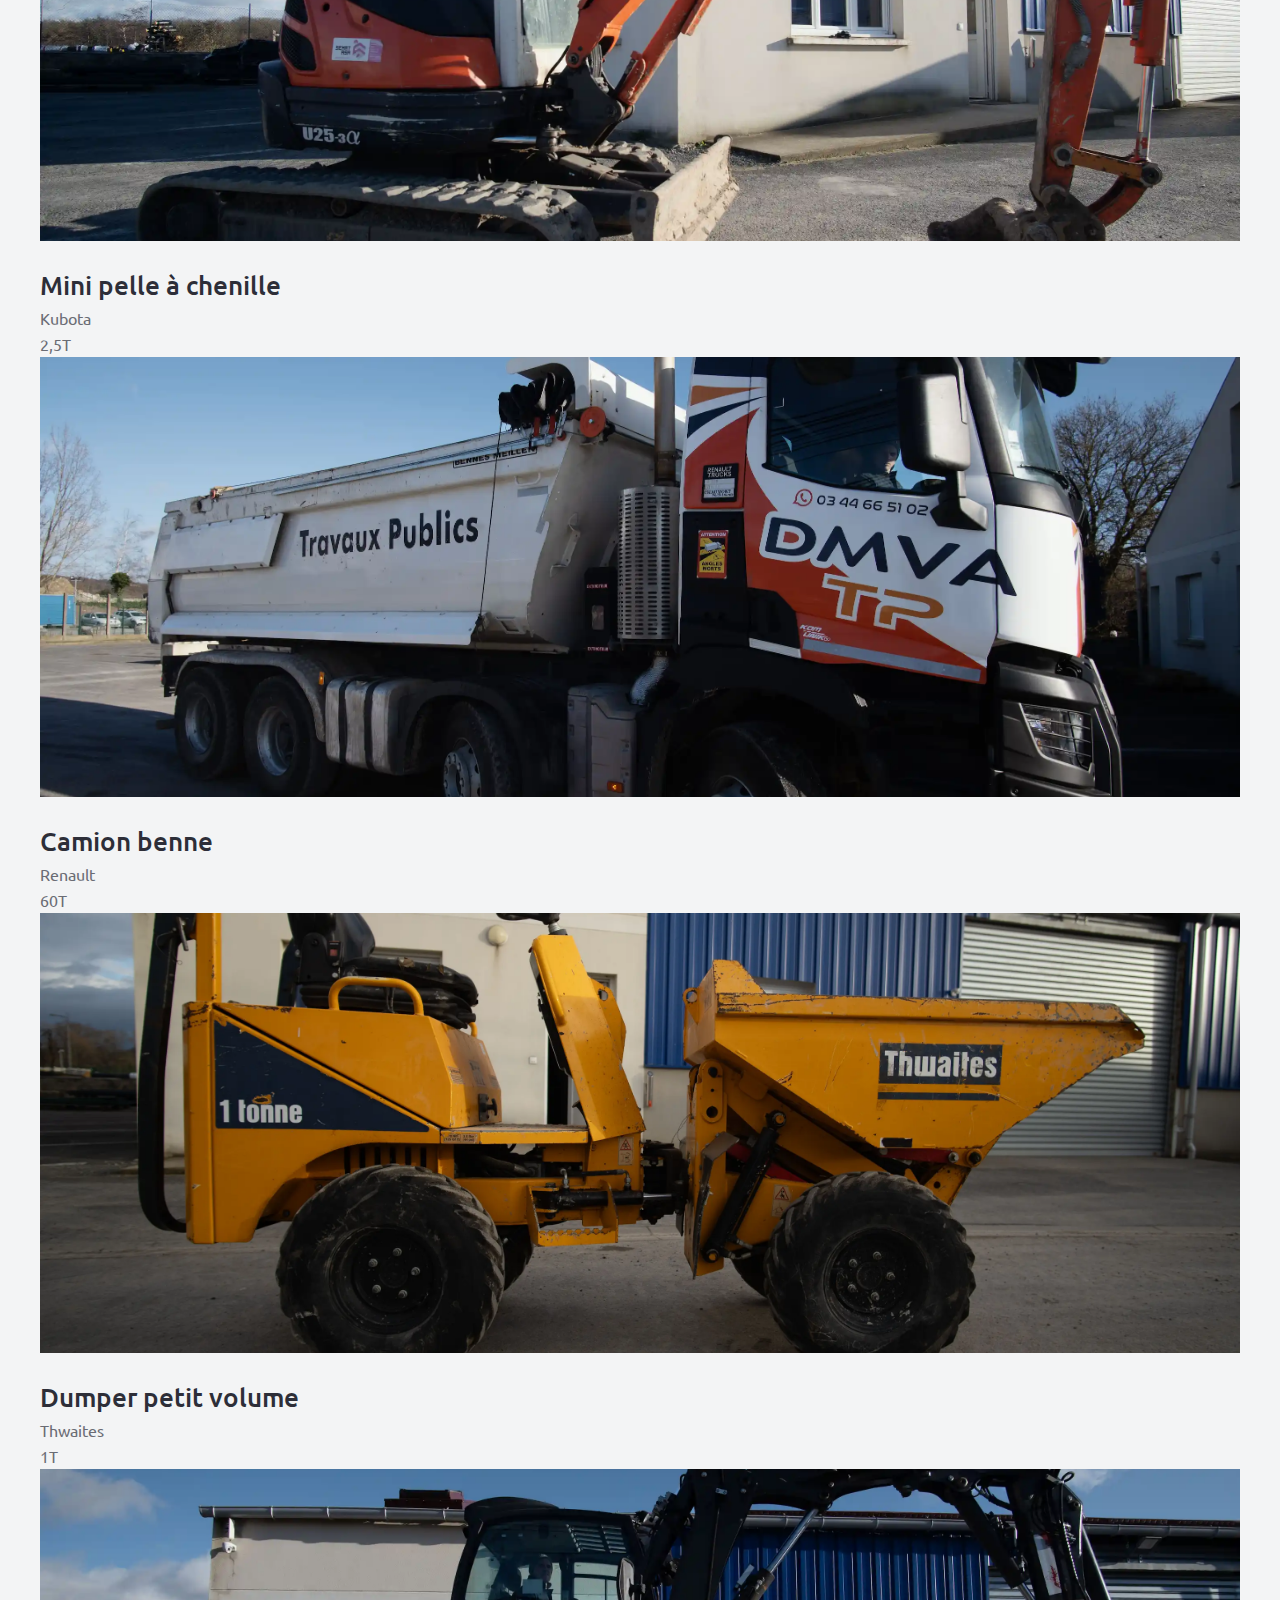
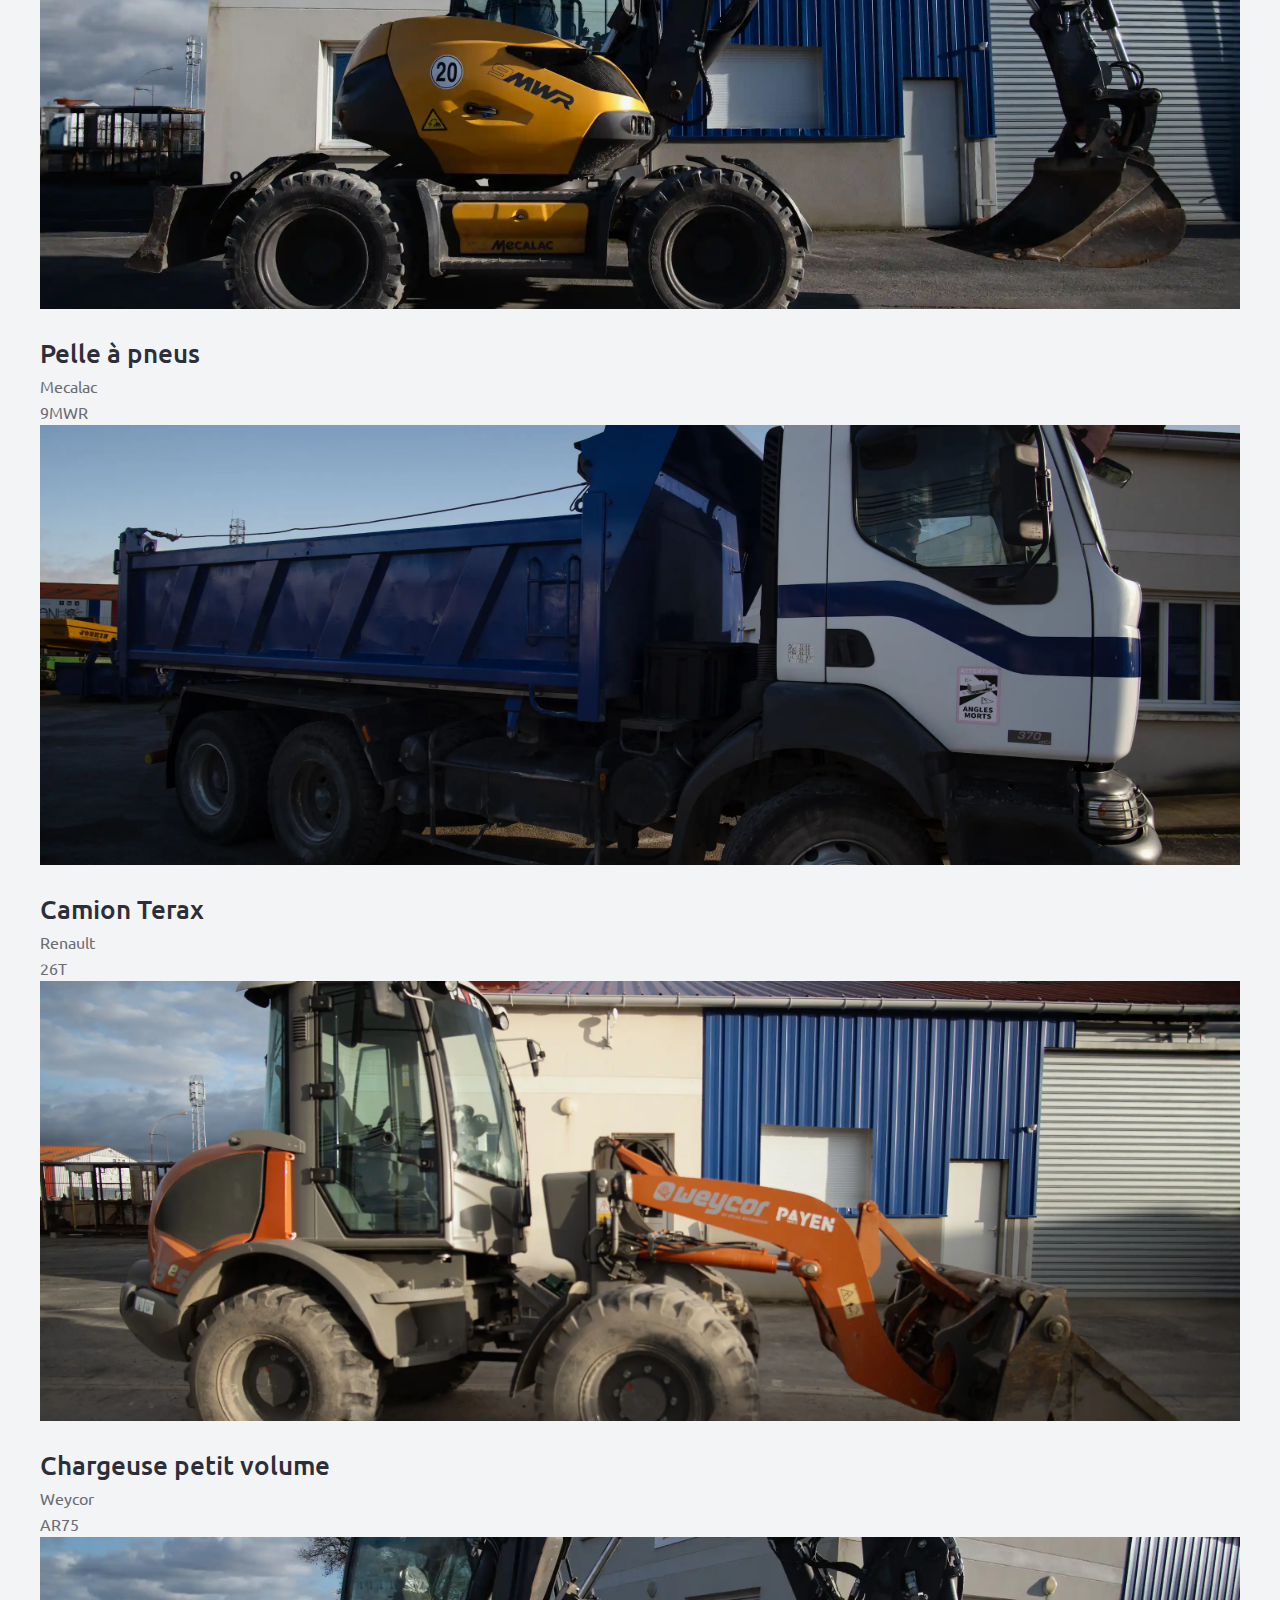
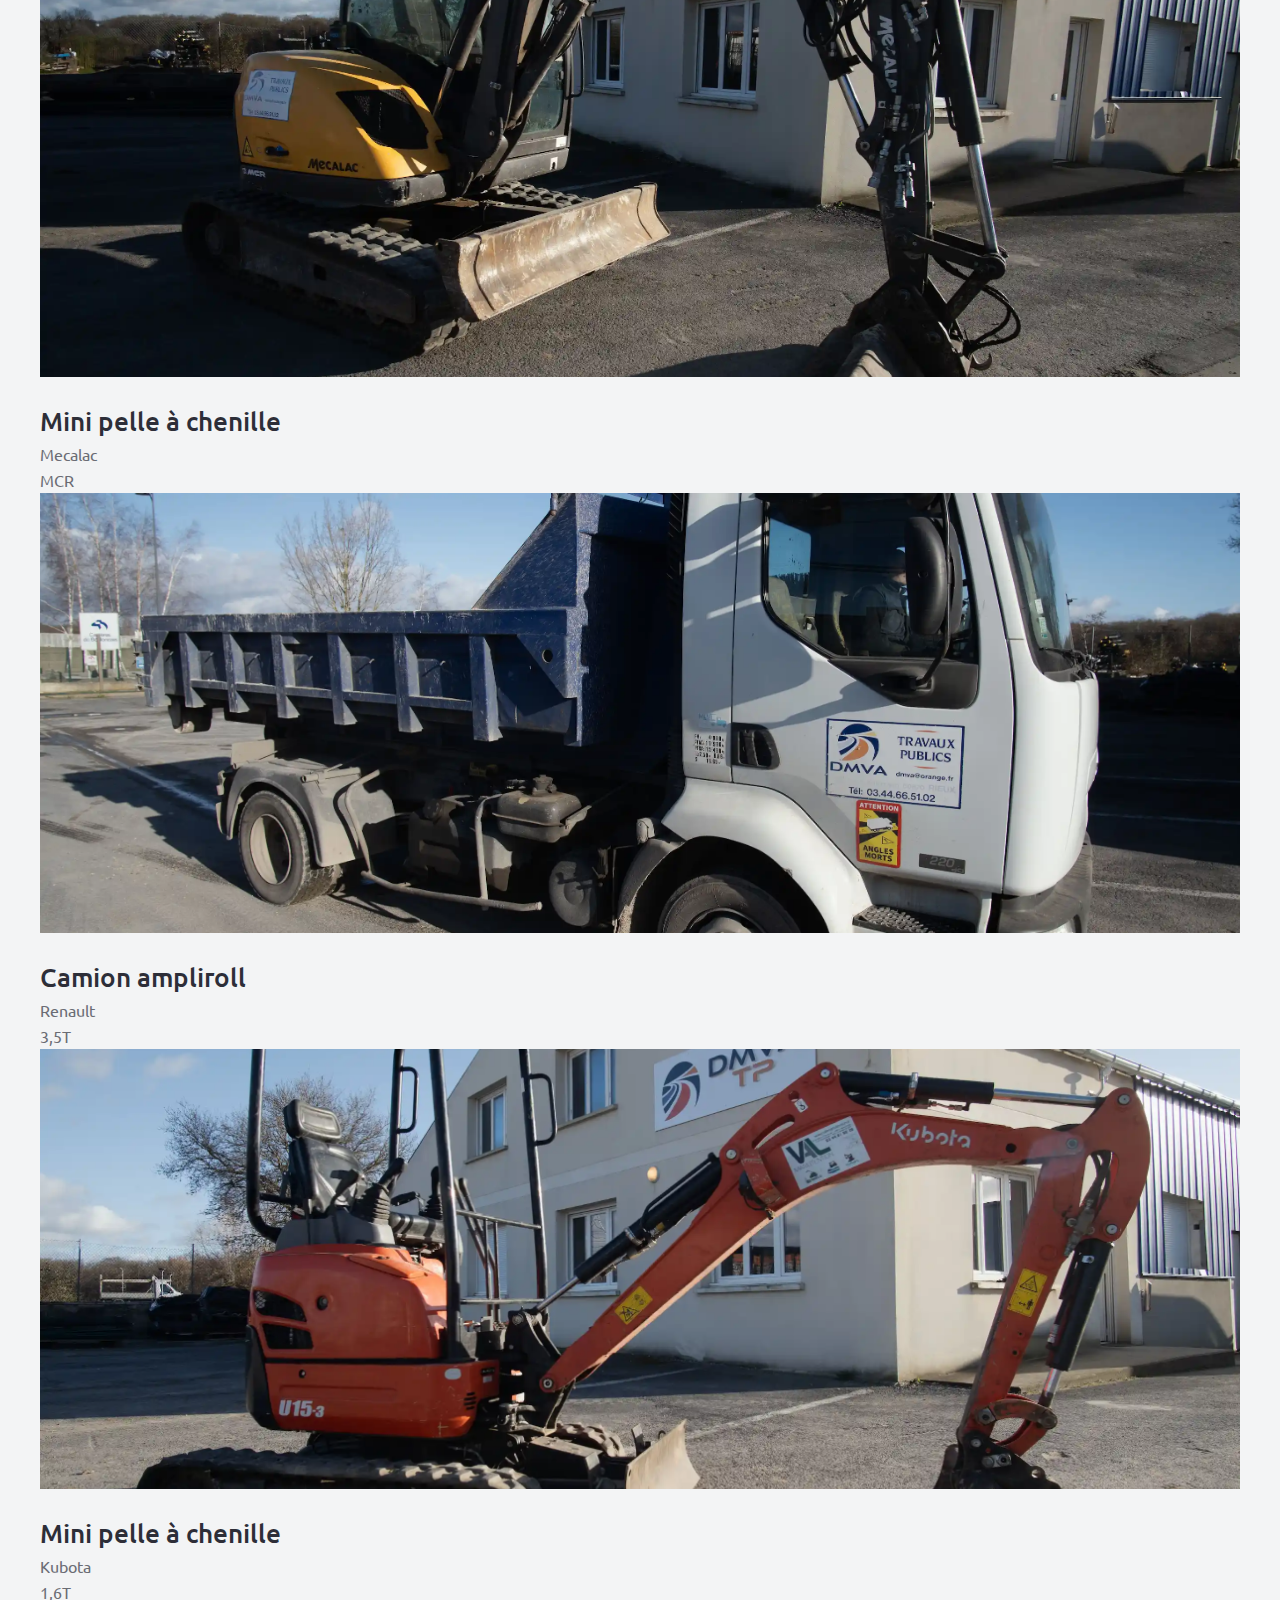
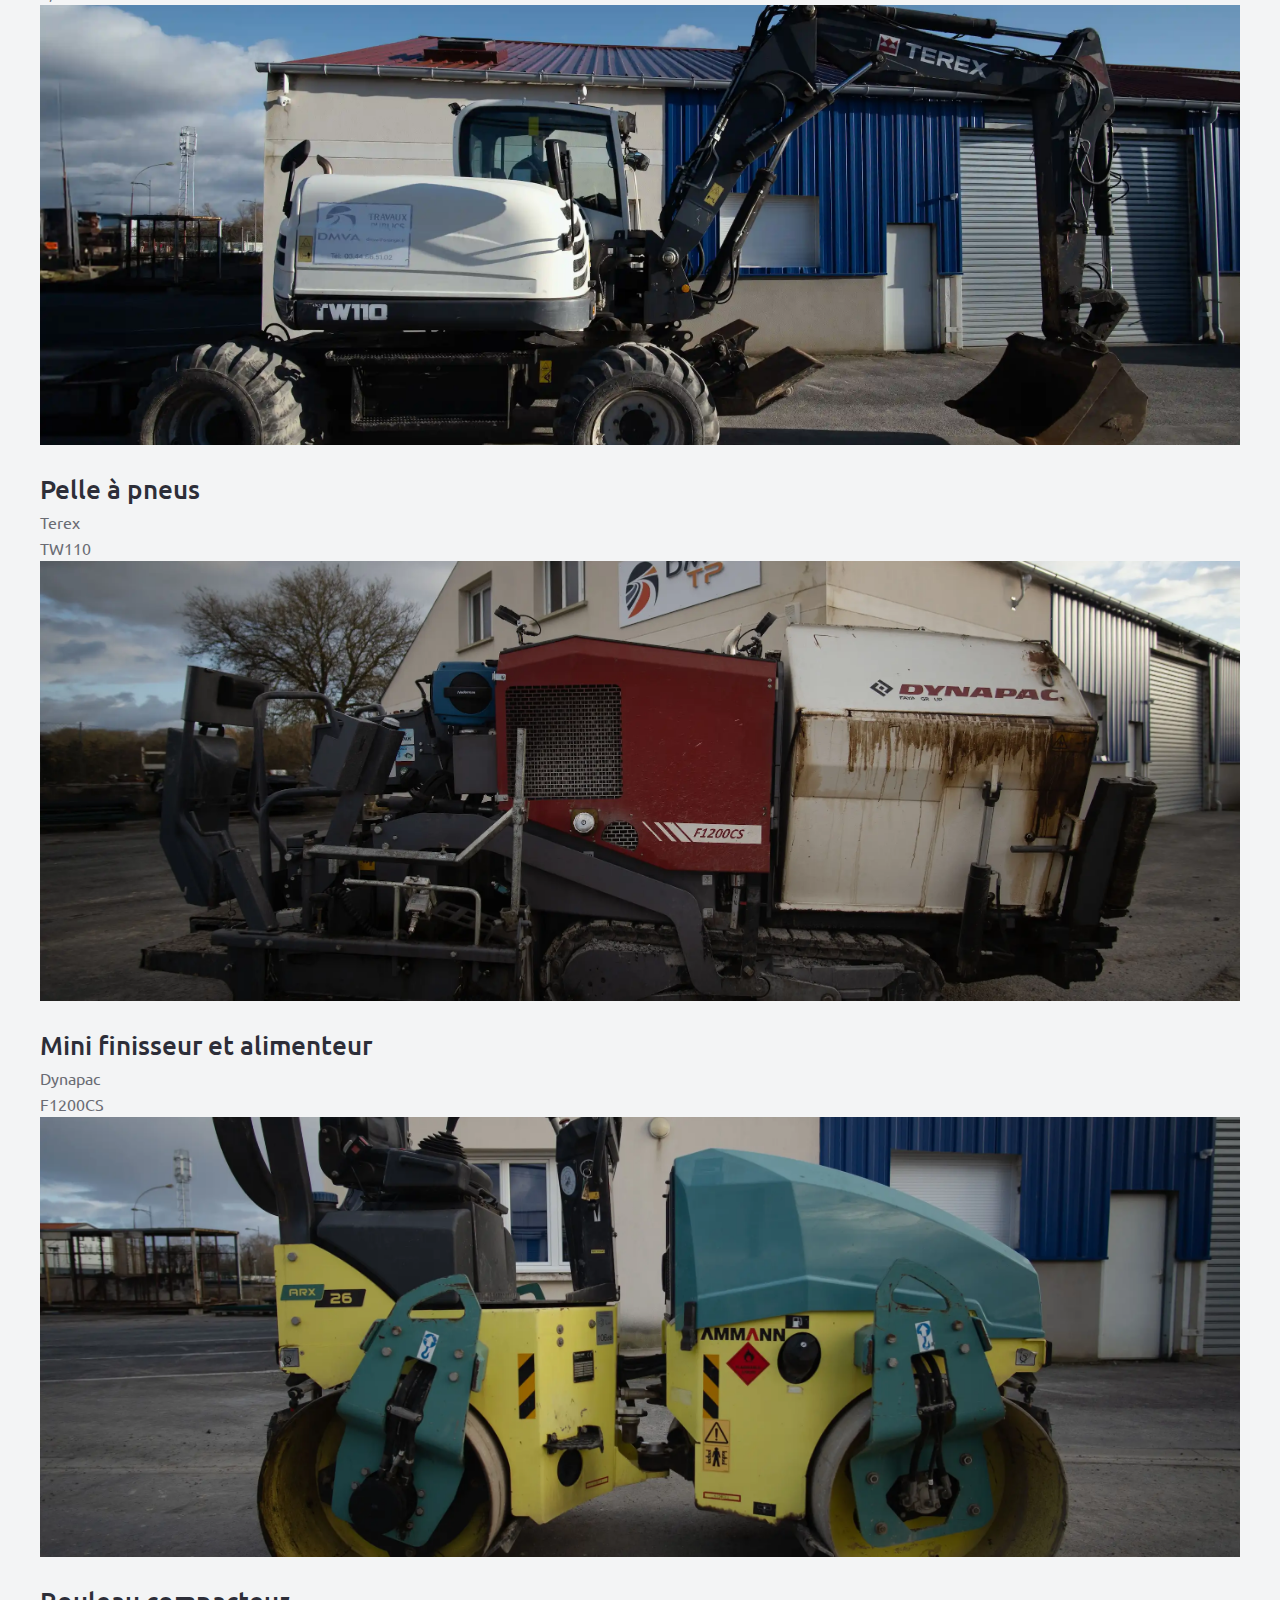
==== commit f1783889: "Update title size" ====
--- a/index.html
+++ b/index.html
@@ -101,9 +101,9 @@
 <!-- ===============================  4. Company  =============================== -->
   <section id="entreprise" class="company useful__width1">
     <div class="company__description">
-      <h2>Découvrir l’entreprise</h2>
-      <h3>Une structure indépendante 
-        <br>proche des besoins de ses clients</h3>
+      <h5>Découvrir l’entreprise</h5>
+      <h2>Une structure indépendante 
+        <br>proche des besoins de ses clients</h2>
         <p>Depuis notre création en 2003 en tant que PME indépendante, nous avons acquis une solide expérience de près de 21 ans dans le domaine des travaux publics. Situés à Rieux, dans l'Oise, à seulement 40 km au Nord de Paris, nous avons réalisé avec succès des milliers de projets à travers tout le département de l’Oise et de ses environs. 
         <br><br>Aujourd’hui notre équipe de 18 salariés expérimentés est au service des professionnels et des collectivités publiques qui souhaitent entreprendre des travaux: de terrassement, de voirie, d’assainissement ou de réhabilitation de réseaux divers, avec un accompagnement adapté.
         <br><br>Notre expertise nous permet de vous offrir un service complet, en tant qu'interlocuteur unique, pour tous vos projets.</p>
@@ -142,18 +142,18 @@
 
 <!-- ===============================  5. Jobs  =============================== -->
   <section id="metiers" class="jobs useful__width1">
-    <h2>Nos différentes activités</h2>
-    <h3>Une expérience générationnelle
-      <br>au service de vos territoires</h3>
+    <h5>Nos différentes activités</h5>
+    <h2>Une expérience générationnelle
+      <br>au service de vos territoires</h2>
 
     <!-- ===============================  #1  =============================== -->
     <div class="jobs__item jobs__1">
       <img src="img/jobs/job1.webp" class="jobs__img" alt="Engin finisher qui construit une route">
       <div class="jobs__description">
         
-        <h4>
+        <h3>
         <img src="img/icons/voirie.png" class="jobs_icon" alt="Icon">
-        La Voirie</h4>
+        La Voirie</h3>
 
         <div class="jobs_hastags">
           <span>#aménagement de route</span>
@@ -177,9 +177,9 @@
       <img src="img/jobs/job2.webp" class="jobs__img" alt="Engin de chantier qui pose une canalisation souterraine">
       <div class="jobs__description">
         
-        <h4>
+        <h3>
         <img src="img/icons/assainissement.png" class="jobs_icon" alt="Icon">
-        Assainissement / Réseaux divers</h4>
+        Assainissement / Réseaux divers</h3>
 
         <div class="jobs_hastags">
           <span>#réseau d’égout</span>
@@ -203,9 +203,9 @@
       <img src="img/jobs/job3.webp" class="jobs__img" alt="Engin de travaux publics qui démolit un bâtiment">
       <div class="jobs__description">
               
-        <h4>
+        <h3>
         <img src="img/icons/demolition.png" class="jobs_icon" alt="Icon">
-        La Démolition</h4>
+        La Démolition</h3>
   
         <div class="jobs_hastags">
           <span>#bâtiments</span>
@@ -227,9 +227,9 @@
     <div class="jobs__item jobs__4">
       <img src="img/jobs/job4.webp" class="jobs__img" alt="Ouvrier qui aménage une plateforme industrielle">
       <div class="jobs__description">
-        <h4>
+        <h3>
         <img src="img/icons/maconnerie.png" class="jobs_icon" alt="Icon">
-        Maçonnerie industrielle</h4>
+        Maçonnerie industrielle</h3>
     
         <div class="jobs_hastags">
           <span>#structure en béton</span>
@@ -251,9 +251,9 @@
 
 <!-- ===============================  6. Recycle  =============================== -->
   <section class="recycle useful__width2"> 
-    <h2>valorisation des déchets</h2>
-    <h3>Notre plateforme de recyclage
-    <br>pour des travaux publics durables</h3>
+    <h5>valorisation des déchets</h5>
+    <h2>Notre plateforme de recyclage
+    <br>pour des travaux publics durables</h2>
     <img src="img/icons/recycle.png" class="recycle_icon" alt="Icon">
     
     <div class="recycle__details">
@@ -273,8 +273,8 @@
 
 <!-- ===============================  7. Projects  =============================== -->
   <section id="projets" class="projects useful__width1">
-    <h2>Nos dernières réalisations</h2>
-    <h3>Parcourez quelques-unes de nos interventions</h3>
+    <h5>Nos dernières réalisations</h5>
+    <h2>Parcourez quelques-unes de nos interventions</h2>
 
     <div class="projects__gallery">
       
@@ -284,7 +284,7 @@
           <img src="img/projects/realisation1.webp" alt="Engin de chantier qui pose un tuyau de voirie">
         </div>
         <div class="gallery__item__details">
-          <h5>Création de bassins d’infiltration</h5>
+          <h4>Création de bassins d’infiltration</h4>
           <p class="gallery__item__infos">Assainissement | Breuil le sec, Oise | Mai 2023</p>
           <p>Création de deux bassins d’infiltration pour l'écoulement des eaux pluviales.</p>
         </div>
@@ -296,7 +296,7 @@
           <img src="img/projects/realisation2.webp" alt="Cours d'un chateau avec des allées en pavés">
         </div>
         <div class="gallery__item__details">
-          <h5>Aménagement d'un espace extérieur</h5>
+          <h4>Aménagement d'un espace extérieur</h4>
           <p class="gallery__item__infos">Voirie | Bailleval, Oise | Mai 2023</p>
           <p>Réaménagement d'allées extérieures avec pose de pavés et gravillonnage des sols.</p>
         </div>
@@ -308,7 +308,7 @@
           <img src="img/projects/realisation3.webp" alt="Ouvriers qui posents des bordures sur une route">
         </div>
         <div class="gallery__item__details">
-          <h5>Réfection de voirie en usine</h5>
+          <h4>Réfection de voirie en usine</h4>
           <p class="gallery__item__infos">Voirie | Villers St Paul, Oise | Novembre 2022</p>
           <p>Réaménagement d'un bout de voirie au sein de l'usine avec pose de bordures et réfection du revêtement.</p>
         </div>
@@ -321,7 +321,7 @@
           <img src="img/projects/realisation4.webp" alt="Finisher de chantier qui aménage une route">
         </div> 
         <div class="gallery__item__details">
-          <h5>Création d'un parking privé</h5>
+          <h4>Création d'un parking privé</h4>
           <p class="gallery__item__infos">Voirie | Creil, Oise | Octobre 2022</p>
           <p>Réalisation d’enrobé sur toiture de bâtiment dans le cadre de l'aménagement d'un parking.</p>
         </div>
@@ -334,7 +334,7 @@
           <img src="img/projects/realisation5.webp" alt="Engin de chantier qui aménage un terrain de sport">
         </div>
         <div class="gallery__item__details">
-          <h5>Réhabilitation d’un terrain de sport</h5>
+          <h4>Réhabilitation d’un terrain de sport</h4>
           <p class="gallery__item__infos">Terrassement | Margny les Compiègne, Oise | Octobre 2023</p>
           <p>Aménagement d’un terrain de sport avec pose de bordures, préparation du fond de forme et remodelage des abords,</p>
         </div>
@@ -349,9 +349,9 @@
       
     <div class="equipment__banner useful__width1">
       <div class="equipment__title">
-        <h2>Notre parc matériel</h2>
-        <h3>Des moyens d’interventions 
-          <br>adaptés à tous les types de projets</h3>
+        <h5>Notre parc matériel</h5>
+        <h2>Des moyens d’interventions 
+          <br>adaptés à tous les types de projets</h2>
       </div>
     </div>
   
@@ -361,7 +361,7 @@
       <div class="equipment__carouselItem">
         <img src="img/equipments/camion1.webp" alt="Mini pelle à chenille">
         <div class="carousel__item__details">
-          <h6>Camion Arocs</h6>
+          <h4>Camion Arocs</h4>
           <p>Mercedes</p>
           <p>32T</p>
         </div>
@@ -371,7 +371,7 @@
       <div class="equipment__carouselItem">
         <img src="img/equipments/pelle4.webp" alt="Camion Renault Terax">
         <div class="carousel__item__details">
-          <h6>Mini pelle à chenille</h6>
+          <h4>Mini pelle à chenille</h4>
           <p>Coltrax</p>
           <p>3,5T</p>
         </div>
@@ -381,7 +381,7 @@
       <div class="equipment__carouselItem">
         <img src="img/equipments/camion2.webp" alt="Pelle à chenille compact">
         <div class="carousel__item__details">
-          <h6>Camion benne avec grue</h6>
+          <h4>Camion benne avec grue</h4>
           <p>Iveco</p>
           <p>12T</p>
         </div>
@@ -391,7 +391,7 @@
       <div class="equipment__carouselItem">
         <img src="img/equipments/pelle5.webp" alt="Pelle à chenille">
         <div class="carousel__item__details">
-          <h6>Mini pelle à chenille</h6>
+          <h4>Mini pelle à chenille</h4>
           <p>Kubota</p>
           <p>2,5T</p>
         </div>
@@ -401,7 +401,7 @@
       <div class="equipment__carouselItem">
         <img src="img/equipments/camion3.webp" alt="Chargeuse petit volume">
         <div class="carousel__item__details">
-          <h6>Camion benne</h6>
+          <h4>Camion benne</h4>
           <p>Renault</p>
           <p>60T</p>
         </div>
@@ -411,7 +411,7 @@
       <div class="equipment__carouselItem">
         <img src="img/equipments/materiel1.webp" alt="Finisseur petit volume">
         <div class="carousel__item__details">
-          <h6>Dumper petit volume</h6>
+          <h4>Dumper petit volume</h4>
           <p>Thwaites</p>
           <p>1T</p>
         </div>
@@ -421,7 +421,7 @@
       <div class="equipment__carouselItem">
         <img src="img/equipments/pelle1.webp" alt="Pelle à pneus">
         <div class="carousel__item__details">
-          <h6>Pelle à pneus</h6>
+          <h4>Pelle à pneus</h4>
           <p>Mecalac</p>
           <p>9MWR</p>
         </div>
@@ -431,7 +431,7 @@
       <div class="equipment__carouselItem">
         <img src="img/equipments/camion4.webp" alt="Camion Mercedes Arocs">
         <div class="carousel__item__details">
-          <h6>Camion Terax</h6>
+          <h4>Camion Terax</h4>
           <p>Renault</p>
           <p>26T</p>
         </div>
@@ -441,7 +441,7 @@
       <div class="equipment__carouselItem">
         <img src="img/equipments/materiel2.webp" alt="Chargeuse gros volume">
         <div class="carousel__item__details">
-          <h6>Chargeuse petit volume</h6>
+          <h4>Chargeuse petit volume</h4>
           <p>Weycor</p>
           <p>AR75</p>
         </div>
@@ -451,7 +451,7 @@
       <div class="equipment__carouselItem">
         <img src="img/equipments/pelle3.webp" alt="Chargeuse gros volume">
         <div class="carousel__item__details">
-          <h6>Mini pelle à chenille</h6>
+          <h4>Mini pelle à chenille</h4>
           <p>Mecalac</p>
           <p>MCR</p>
         </div>
@@ -461,7 +461,7 @@
       <div class="equipment__carouselItem">
         <img src="img/equipments/camion5.webp" alt="Chargeuse gros volume">
         <div class="carousel__item__details">
-          <h6>Camion ampliroll</h6>
+          <h4>Camion ampliroll</h4>
           <p>Renault</p>
           <p>3,5T</p>
         </div>
@@ -471,7 +471,7 @@
       <div class="equipment__carouselItem">
         <img src="img/equipments/pelle6.webp" alt="Chargeuse gros volume">
         <div class="carousel__item__details">
-          <h6>Mini pelle à chenille</h6>
+          <h4>Mini pelle à chenille</h4>
           <p>Kubota</p>
           <p>1,6T</p>
         </div>
@@ -481,7 +481,7 @@
       <div class="equipment__carouselItem">
         <img src="img/equipments/pelle2.webp" alt="Chargeuse gros volume">
         <div class="carousel__item__details">
-          <h6>Pelle à pneus</h6>
+          <h4>Pelle à pneus</h4>
           <p>Terex</p>
           <p>TW110</p>
         </div>
@@ -491,7 +491,7 @@
       <div class="equipment__carouselItem">
         <img src="img/equipments/materiel3.webp" alt="Chargeuse gros volume">
         <div class="carousel__item__details">
-          <h6>Mini finisseur et alimenteur</h6>
+          <h4>Mini finisseur et alimenteur</h4>
           <p>Dynapac</p>
           <p>F1200CS</p>
         </div>
@@ -501,7 +501,7 @@
       <div class="equipment__carouselItem">
         <img src="img/equipments/materiel4.webp" alt="Chargeuse gros volume">
         <div class="carousel__item__details">
-          <h6>Rouleau compacteur</h6>
+          <h4>Rouleau compacteur</h4>
           <p>Ammann</p>
           <p>ARX26</p>
         </div>
@@ -514,8 +514,8 @@
   <!-- ===============================  9. Partners  =============================== -->
   <section id="partners" class="partners useful__width1">
     <div class="partners__title">
-      <h2>Nos partenaires</h2>
-      <h3>Une confiance mutuelle pour des projets d’envergures</h3>
+      <h5>Nos partenaires</h5>
+      <h2>Une confiance mutuelle pour des projets d’envergures</h2>
     </div>
     <div class="parnters__list">
       <!-- ===============================  #1  =============================== -->
@@ -548,8 +548,8 @@
 
   <!-- ===============================  10. Contact  =============================== -->
   <section id="contact" class="contact useful__width1">
-    <h2>Nous contacter</h2>
-    <h3>Concrétisons ensemble votre projet</h3>
+    <h5>Nous contacter</h5>
+    <h2>Concrétisons ensemble votre projet</h2>
     <p class="contact__description">Vous avez le début d’une idée ou l’envie de réaliser des travaux d’extérieurs. 
       <br>Discutons ensemble de ce que vous avez en tête et commençons votre projet dès à présent.</p>
 
@@ -632,7 +632,7 @@
   <!-- ===============================  12. Faq  =============================== -->
   <section id="faq" class="faq useful__width1">
   <img src="img/icons/faq.png" class="faq_icon" alt="Icon">
-  <h3>Des réponses à vos questions</h3>
+  <h2>Des réponses à vos questions</h2>
 
 
   <div class="faq__accordion">
--- a/css/main.css
+++ b/css/main.css
@@ -99,37 +99,32 @@
 }
 
 h1 {
-  font-size: 2.5rem;
+  font-size: 3rem;
   line-height: 3.25rem;
 }
 
 h2 {
+  font-size: 2.5rem;
+  line-height: 2.875rem;
+}
+
+h3 {
+  font-size: 2rem;
+  line-height: 2.375rem;
+}
+
+h4 {
+  font-size: 1.625rem;
+  line-height: 1.75rem;
+}
+
+h5 {
   font-size: 0.875rem;
   line-height: 1rem;
   color: var(--grey);
   letter-spacing: 0.2em;
   text-transform: uppercase;
-  margin-bottom: 0.375rem;
-}
-
-h3 {
-  font-size: 2rem;
-  line-height: 2.625rem;
-}
-
-h4 {
-  font-size: 1.75rem;
-  line-height: 2.375rem;
-}
-
-h5 {
-  font-size: 1.5rem;
-  line-height: 1.75rem;
-}
-
-h6 {
-  font-size: 1.375rem;
-  line-height: 1.625rem;
+  margin-bottom: 0.625rem;
 }
 
 a {
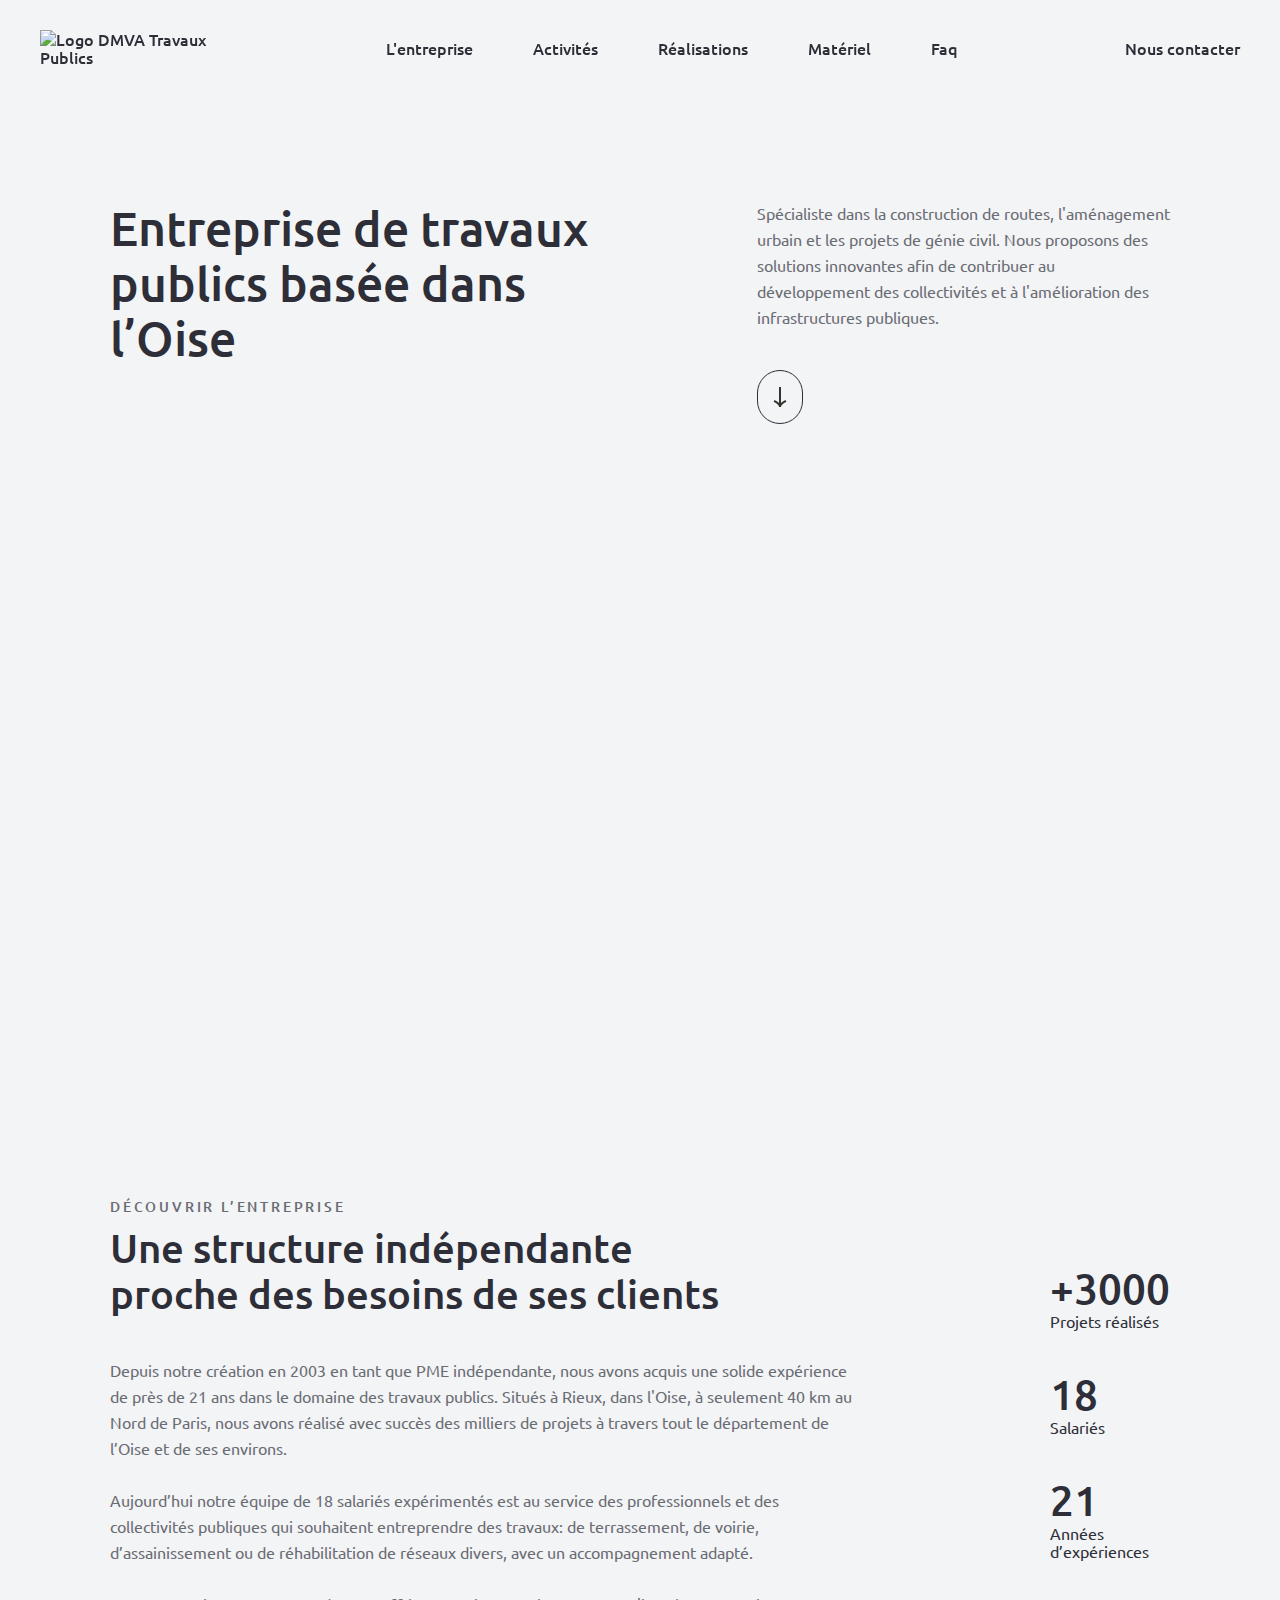
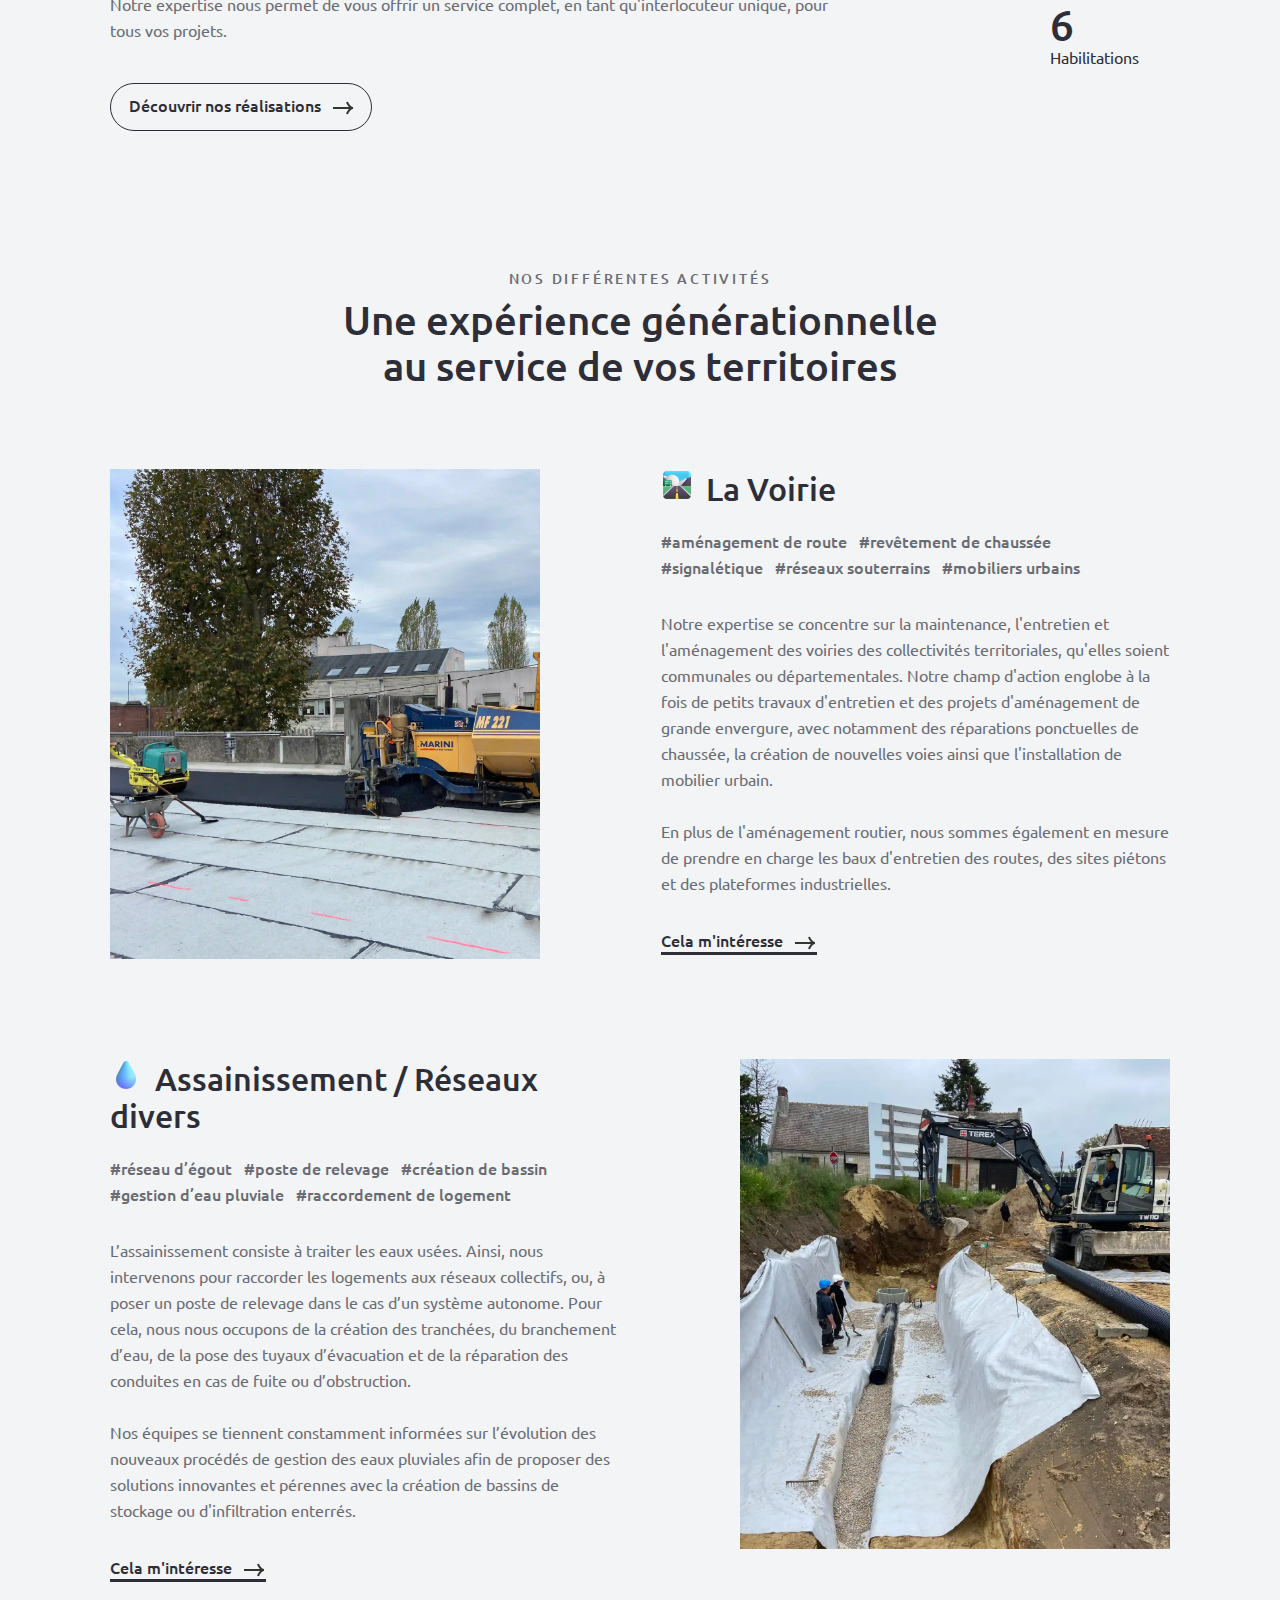
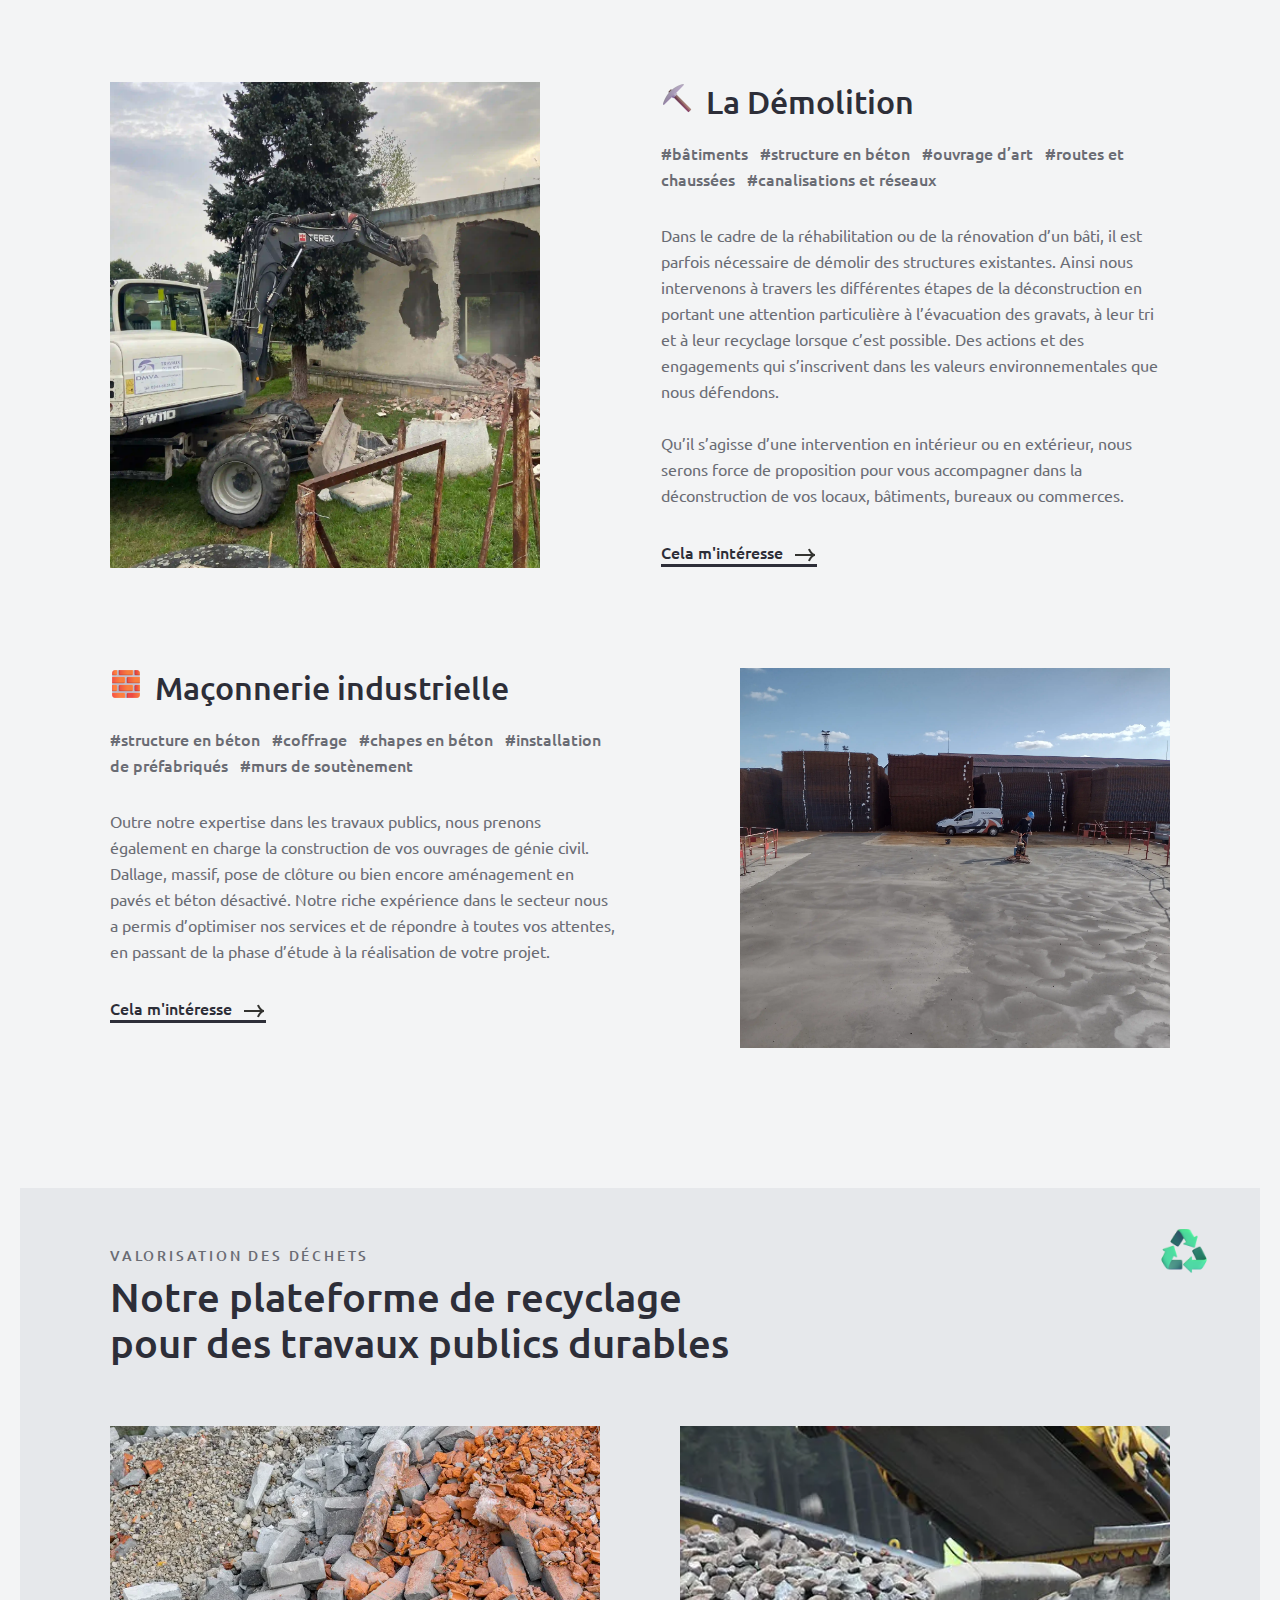
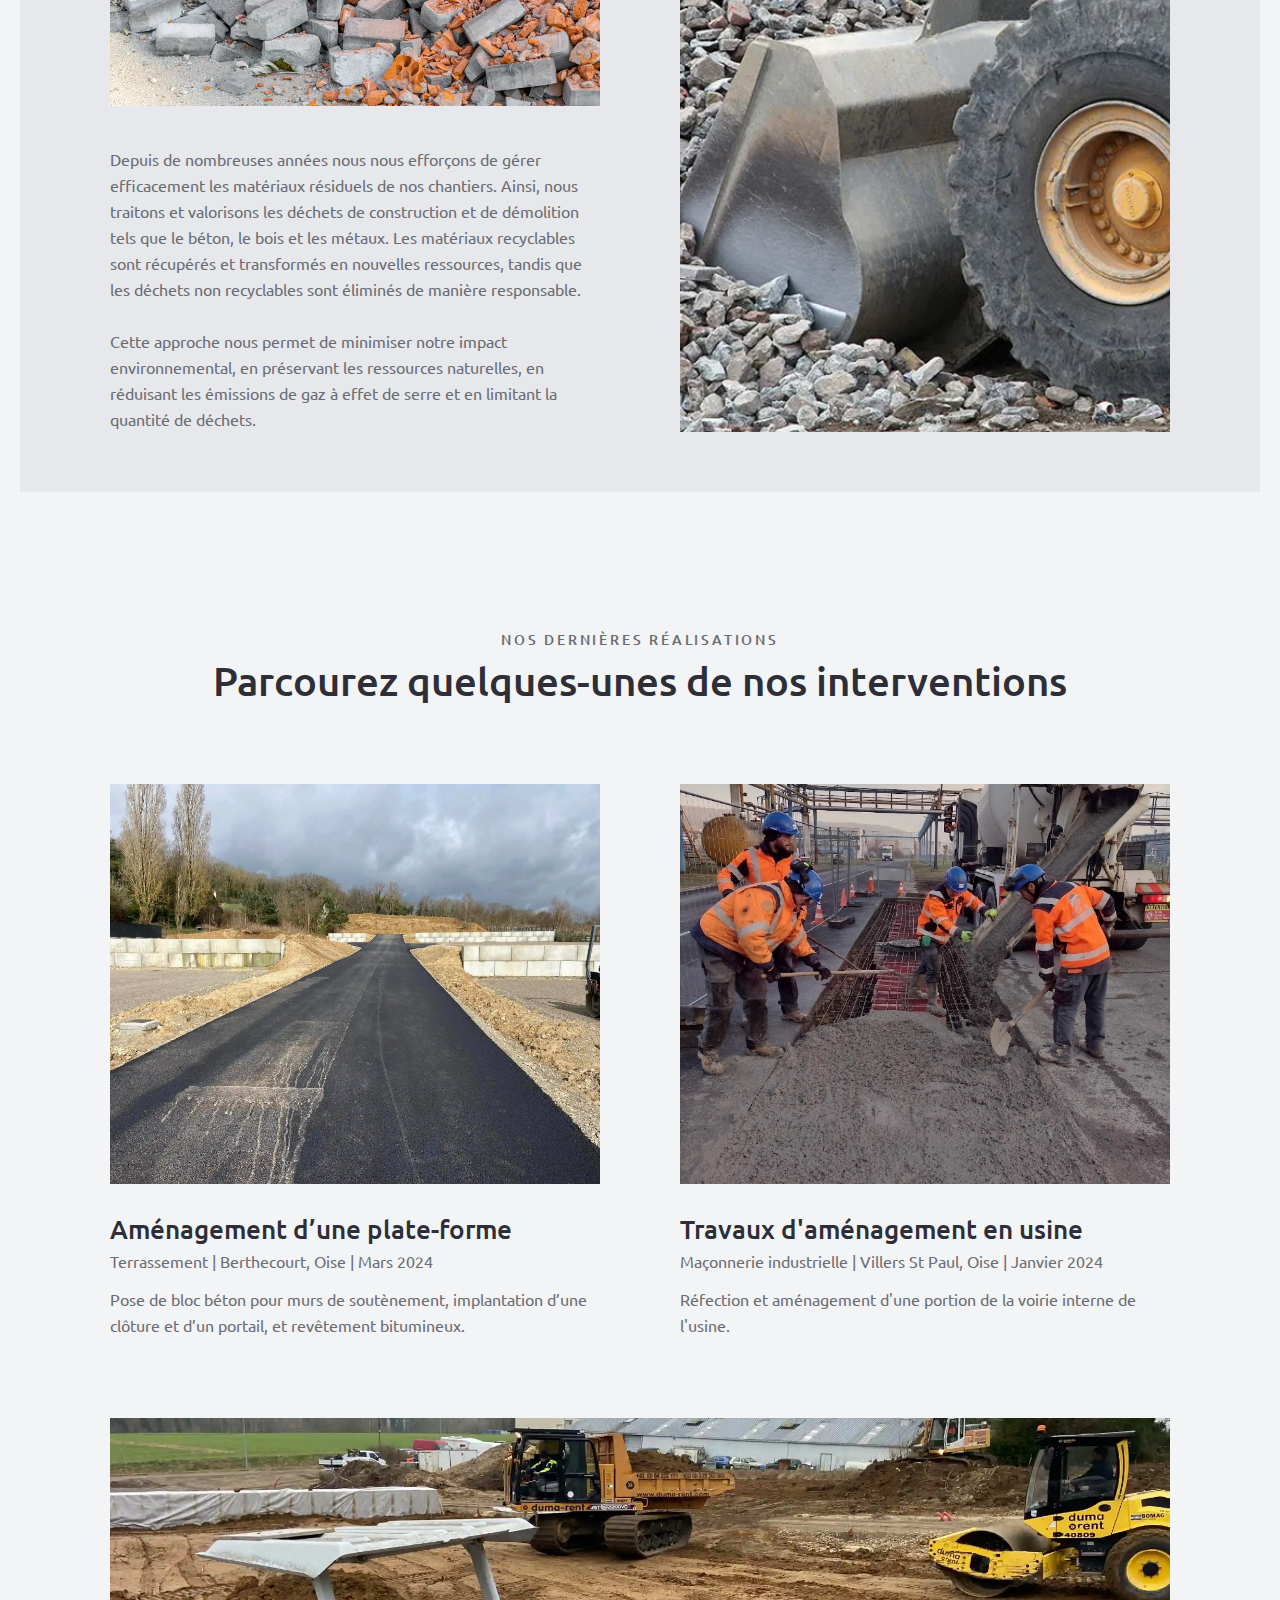
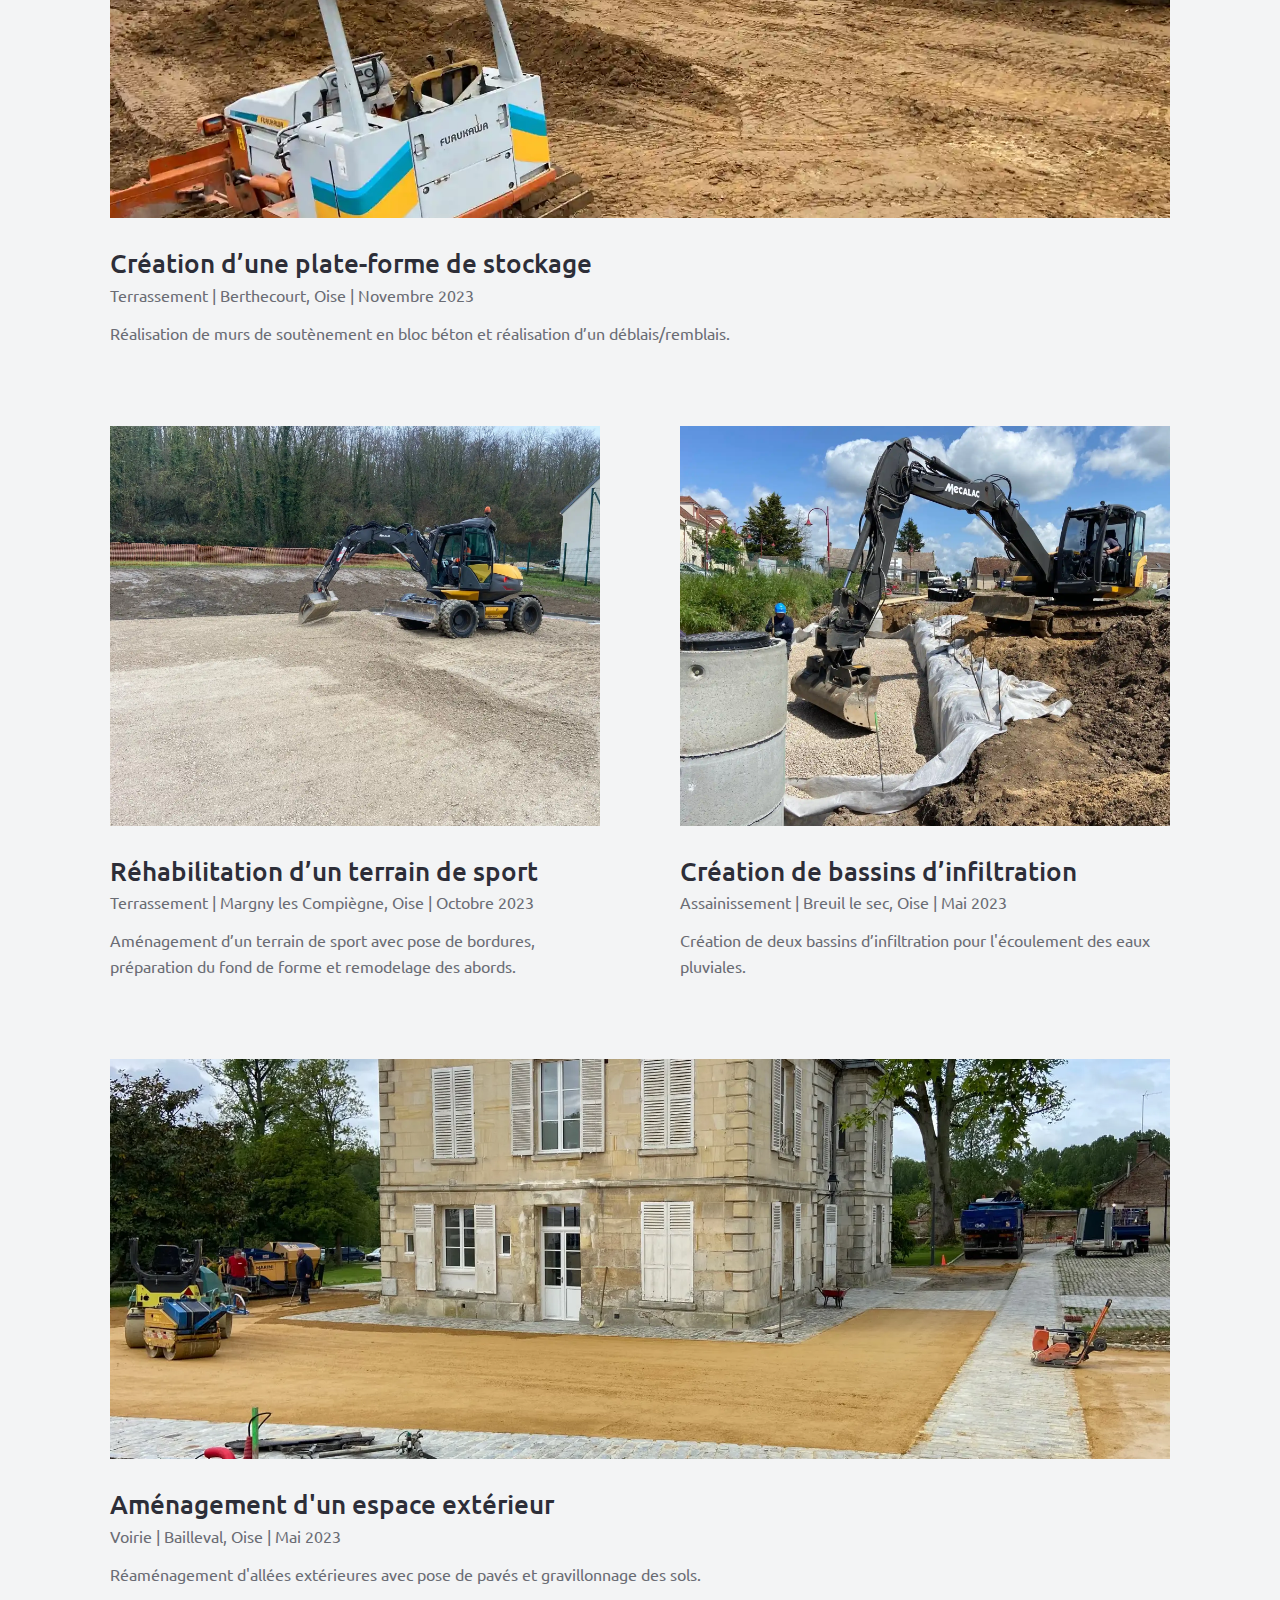
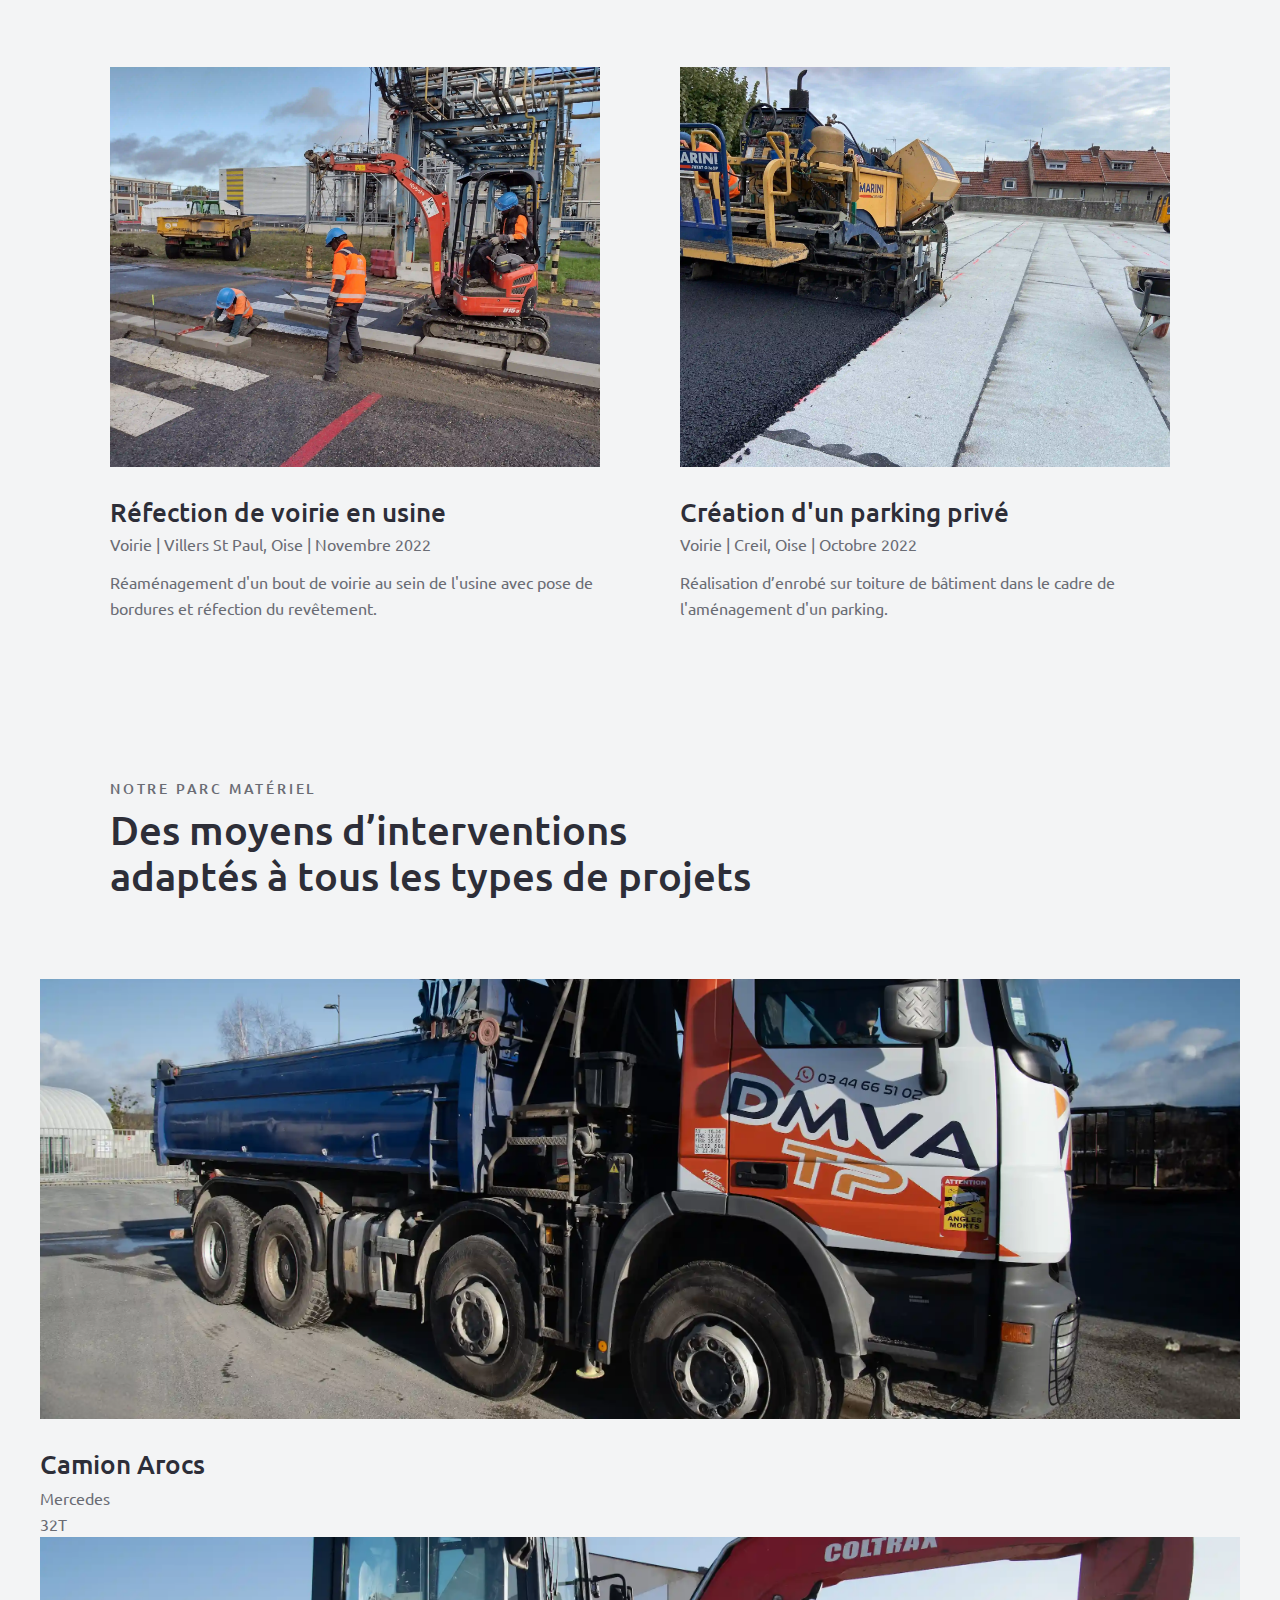
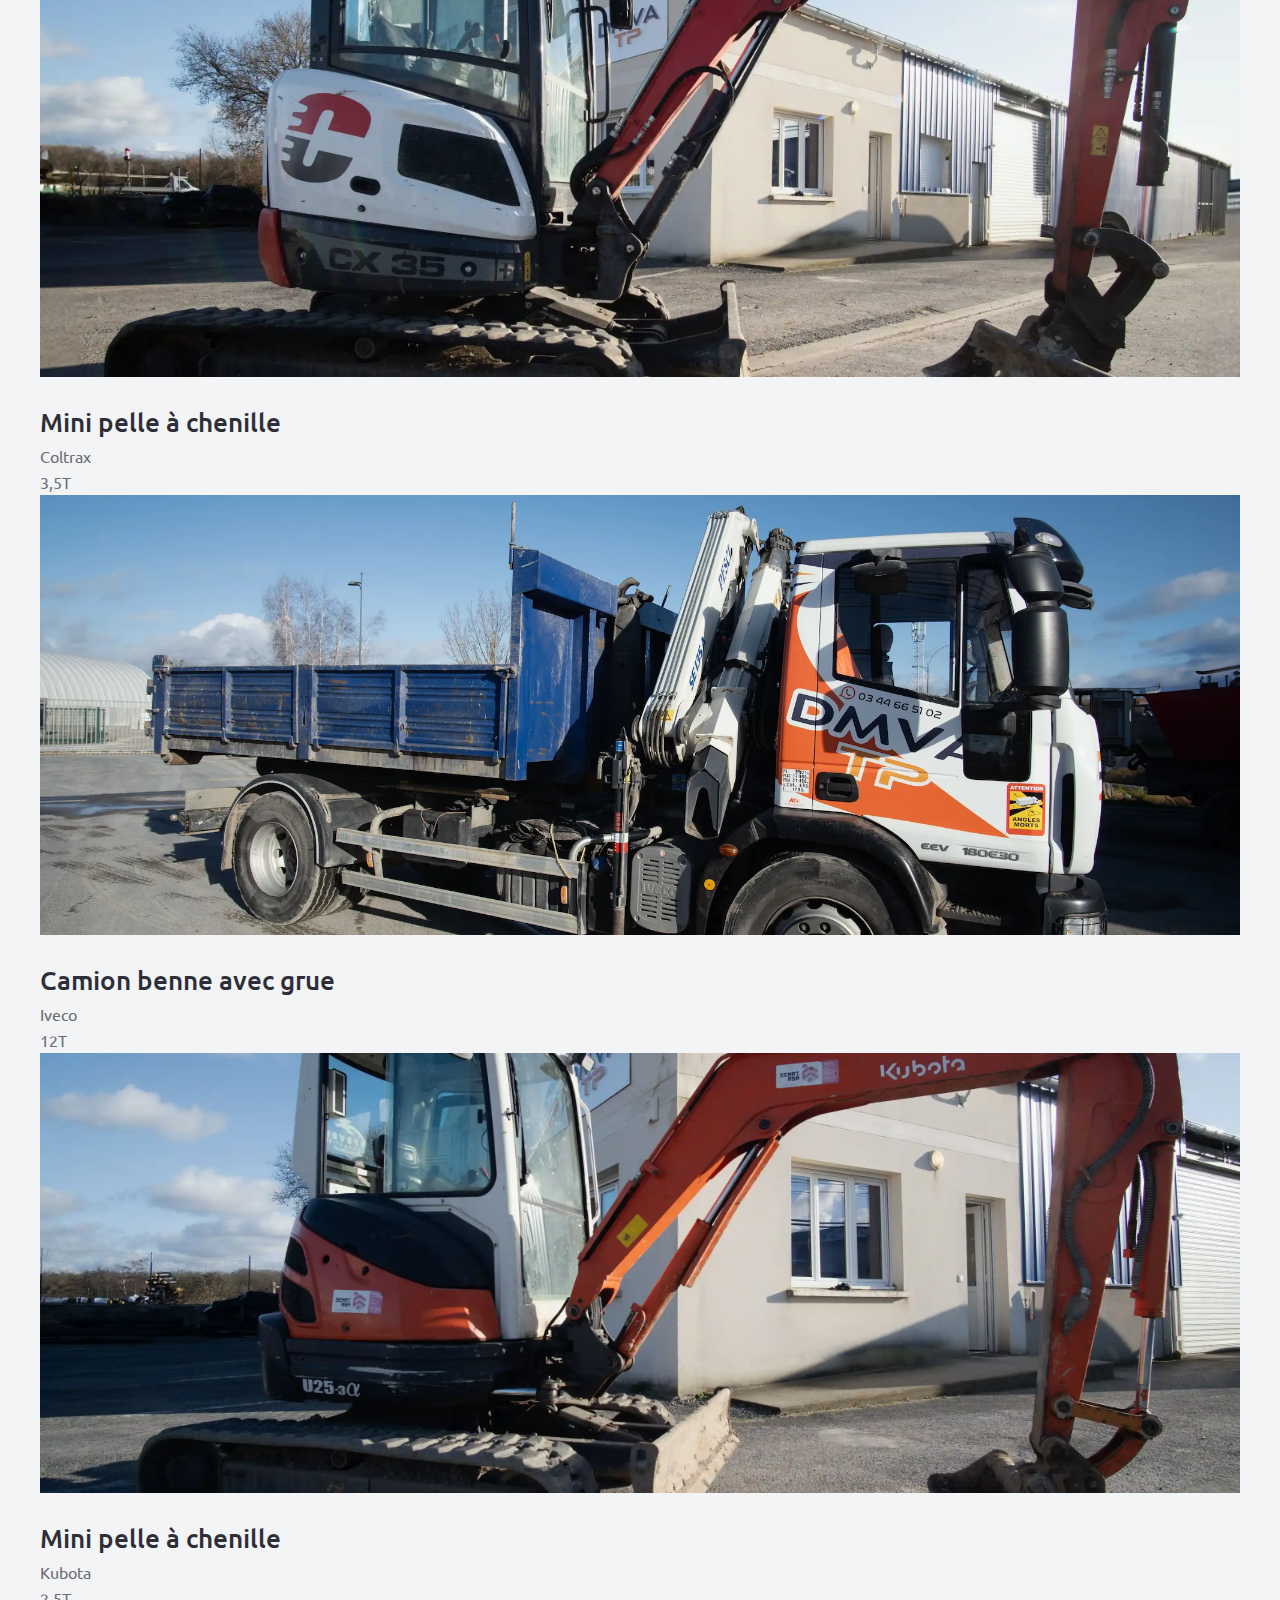
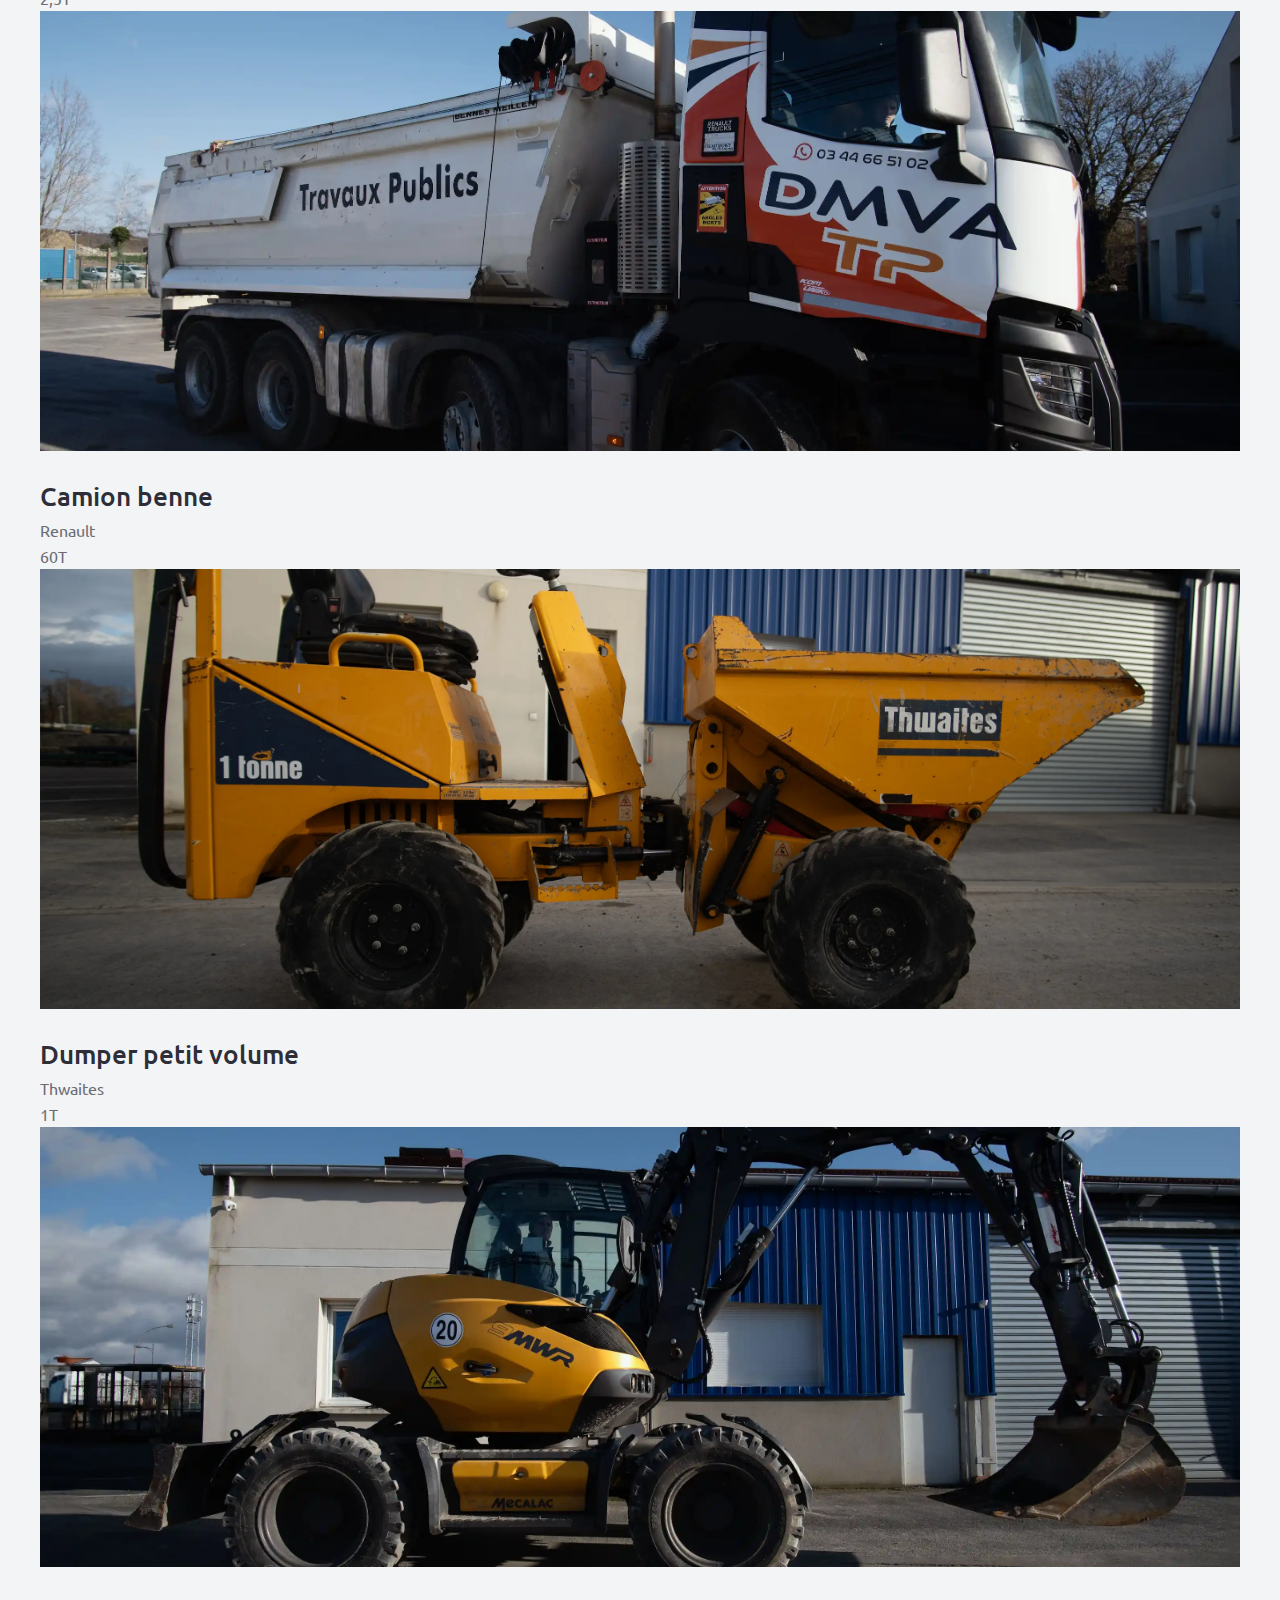
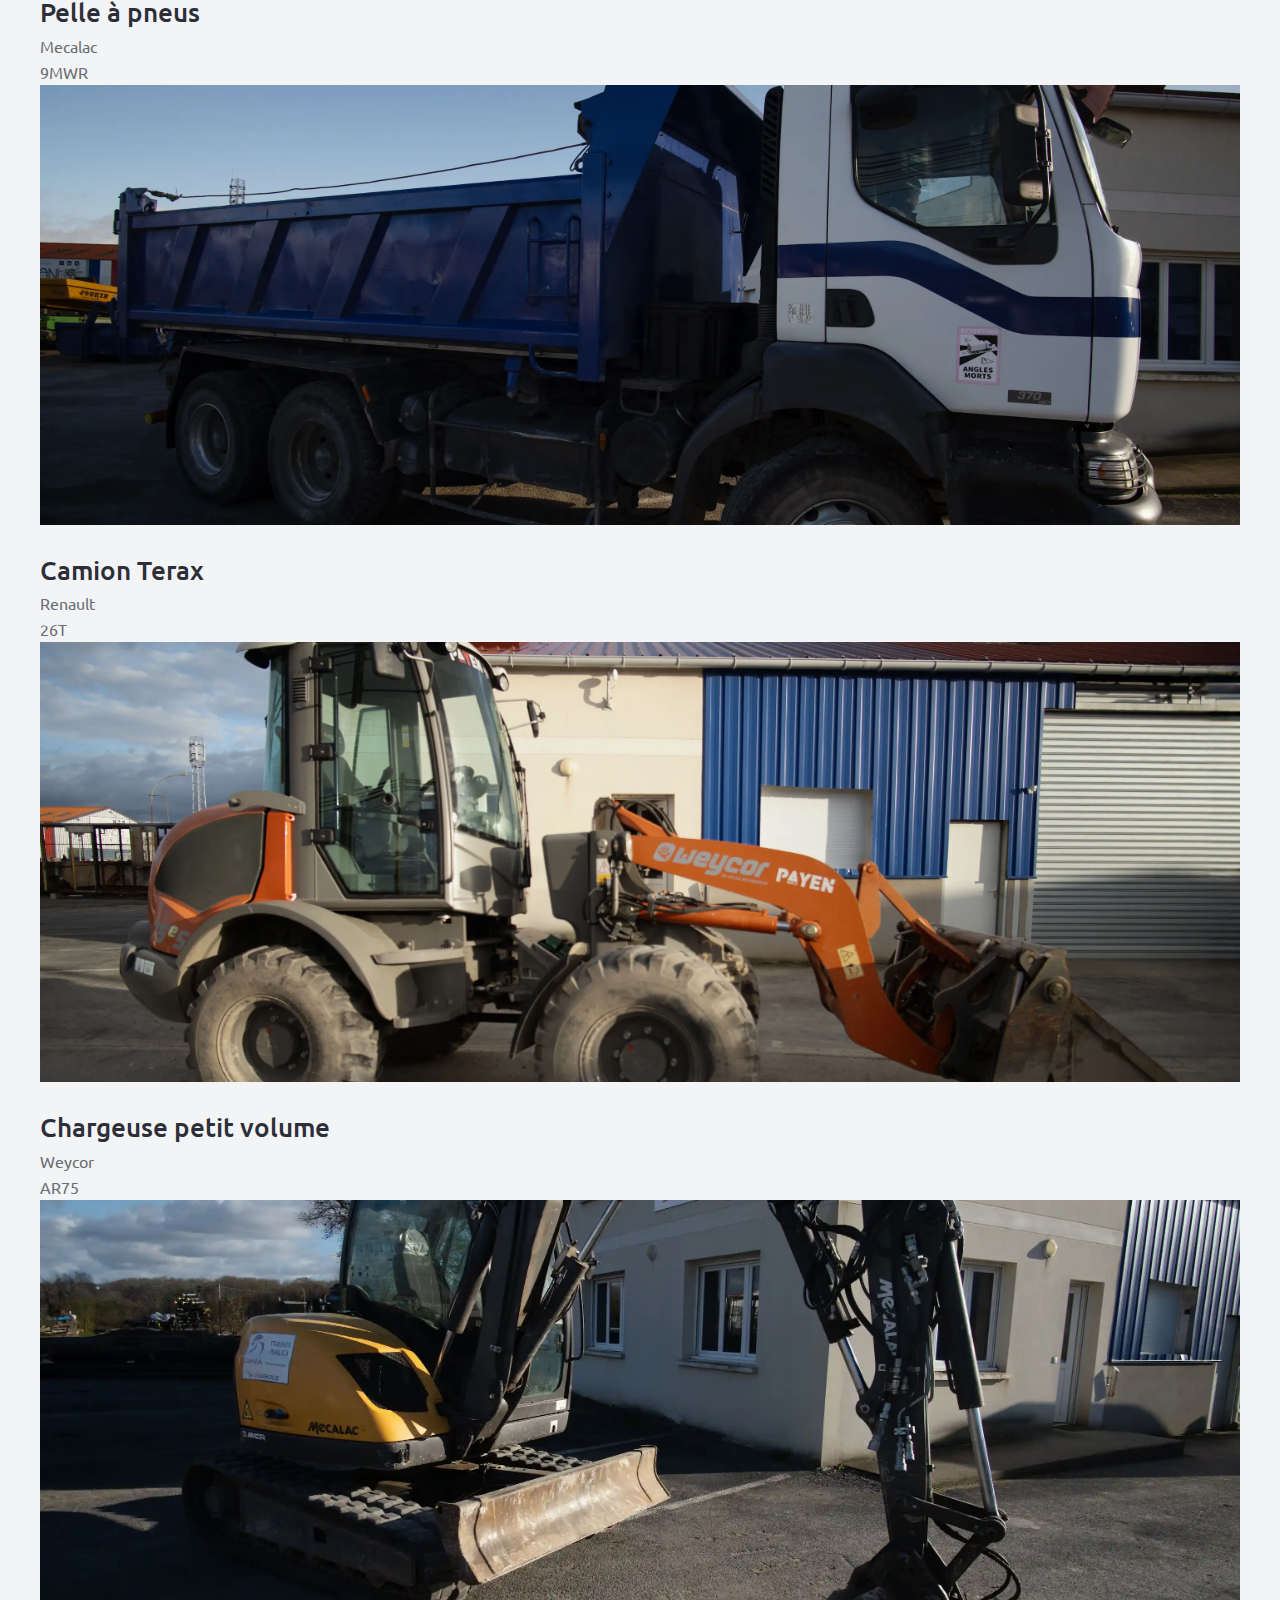
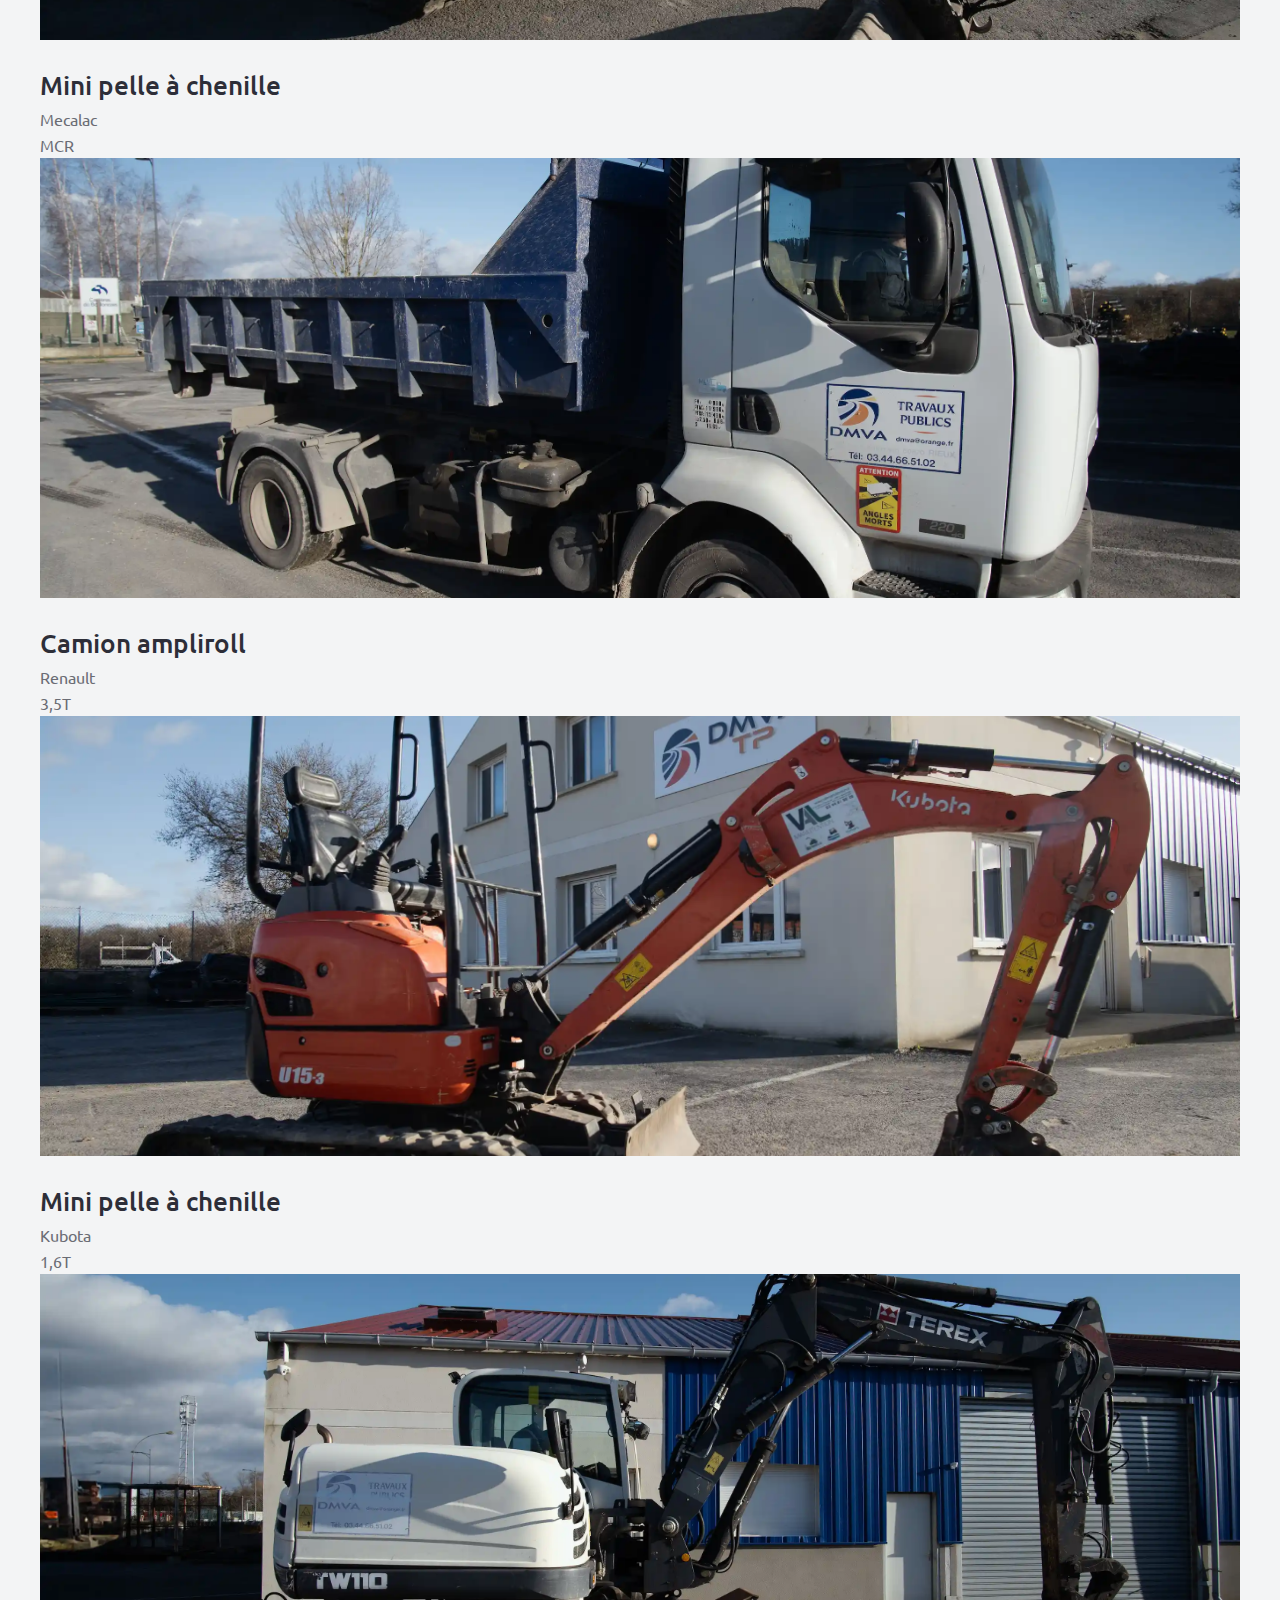
==== commit ee08d1c3: "Update projects numbers" ====
--- a/index.html
+++ b/index.html
@@ -336,7 +336,43 @@
         <div class="gallery__item__details">
           <h4>Réhabilitation d’un terrain de sport</h4>
           <p class="gallery__item__infos">Terrassement | Margny les Compiègne, Oise | Octobre 2023</p>
-          <p>Aménagement d’un terrain de sport avec pose de bordures, préparation du fond de forme et remodelage des abords,</p>
+          <p>Aménagement d’un terrain de sport avec pose de bordures, préparation du fond de forme et remodelage des abords.</p>
+        </div>
+      </div>
+
+      <!-- ===============================  #6  =============================== -->
+      <div class="gallery__item project__6">
+        <div class="gallery__item__img">
+          <img src="img/projects/realisation6.webp" alt="Engin de chantier qui aménage un terrain de sport">
+        </div>
+        <div class="gallery__item__details">
+          <h4>Création d’une plate-forme de stockage</h4>
+          <p class="gallery__item__infos">Terrassement | Berthecourt, Oise | Novembre 2023</p>
+          <p>Réalisation de murs de soutènement en bloc béton et réalisation d’un déblais/remblais.</p>
+        </div>
+      </div>
+
+      <!-- ===============================  #7  =============================== -->
+      <div class="gallery__item project__7">
+        <div class="gallery__item__img">
+          <img src="img/projects/realisation7.webp" alt="Engin de chantier qui aménage un terrain de sport">
+        </div>
+        <div class="gallery__item__details">
+          <h4>Travaux d'aménagement en usine</h4>
+          <p class="gallery__item__infos">Maçonnerie industrielle | Villers St Paul, Oise | Janvier 2024</p>
+          <p>Réfection et aménagement d'une portion de la voirie interne de l'usine.</p>
+        </div>
+      </div>
+
+      <!-- ===============================  #8  =============================== -->
+      <div class="gallery__item project__8">
+        <div class="gallery__item__img">
+          <img src="img/projects/realisation8.webp" alt="Engin de chantier qui aménage un terrain de sport">
+        </div>
+        <div class="gallery__item__details">
+          <h4>Aménagement d’une plate-forme</h4>
+          <p class="gallery__item__infos">Terrassement | Berthecourt, Oise | Mars 2024</p>
+          <p>Pose de bloc béton pour murs de soutènement, implantation d’une clôture et d’un portail, et revêtement bitumineux.</p>
         </div>
       </div>
 
--- a/css/main.css
+++ b/css/main.css
@@ -96,31 +96,27 @@
   font-weight: 500;
   color: var(--darkGrey);
   margin: 0;
+  line-height: 1.15
 }
 
 h1 {
-  font-size: 3rem;
-  line-height: 3.25rem;
+  font-size: 3rem; 
 }
 
 h2 {
   font-size: 2.5rem;
-  line-height: 2.875rem;
 }
 
 h3 {
   font-size: 2rem;
-  line-height: 2.375rem;
 }
 
 h4 {
   font-size: 1.625rem;
-  line-height: 1.75rem;
 }
 
 h5 {
   font-size: 0.875rem;
-  line-height: 1rem;
   color: var(--grey);
   letter-spacing: 0.2em;
   text-transform: uppercase;
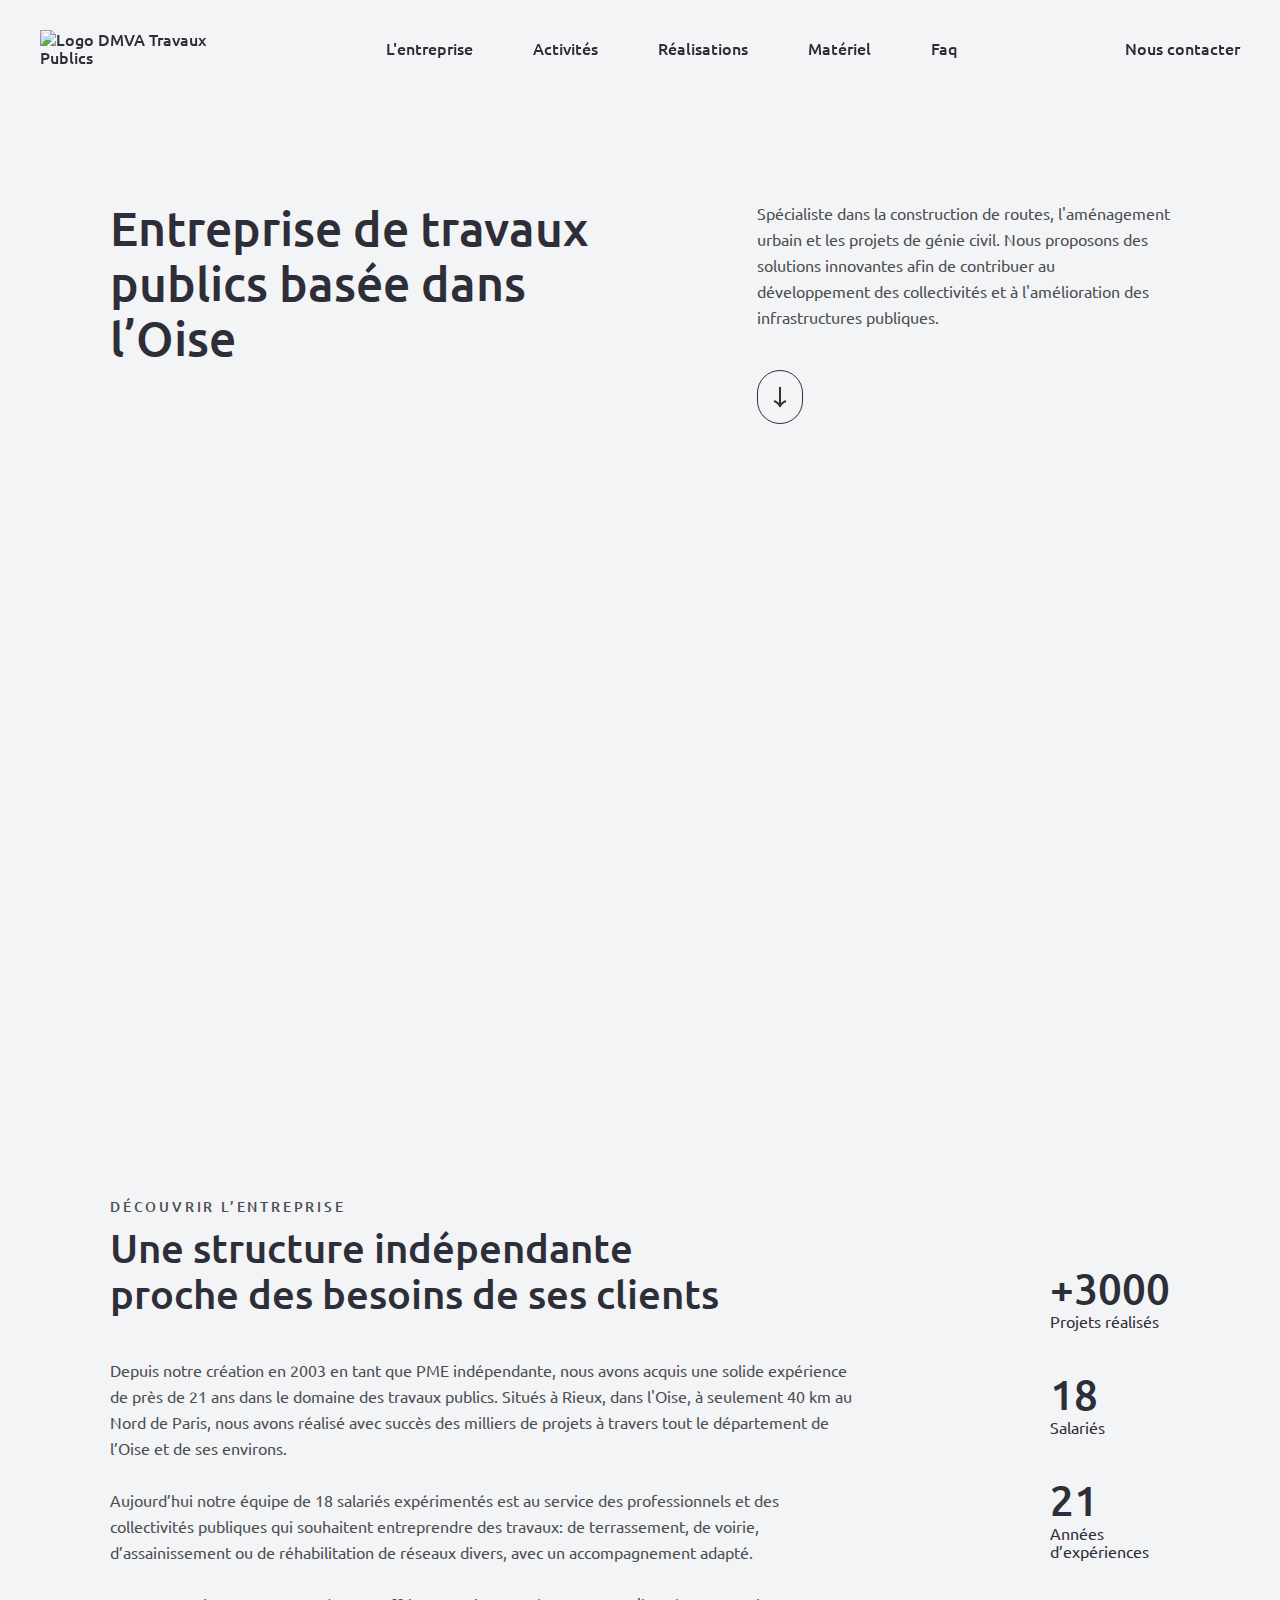
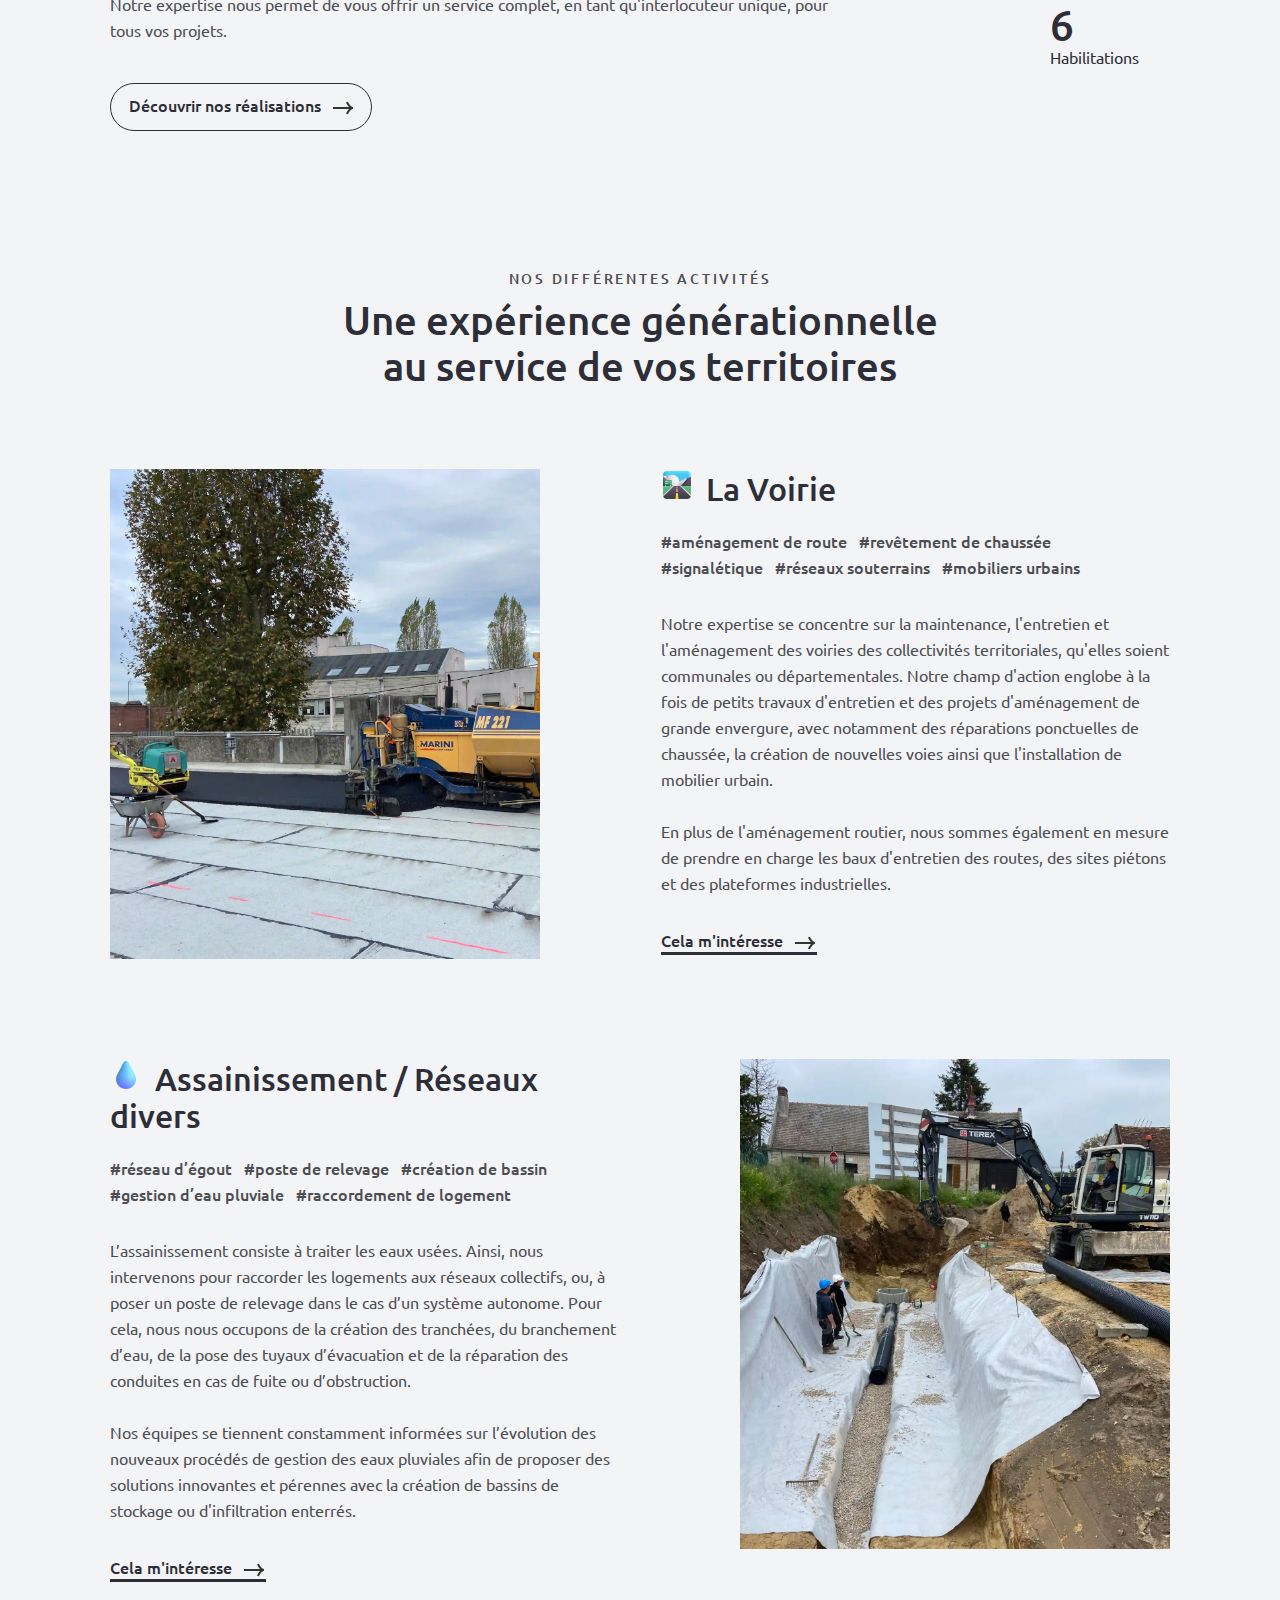
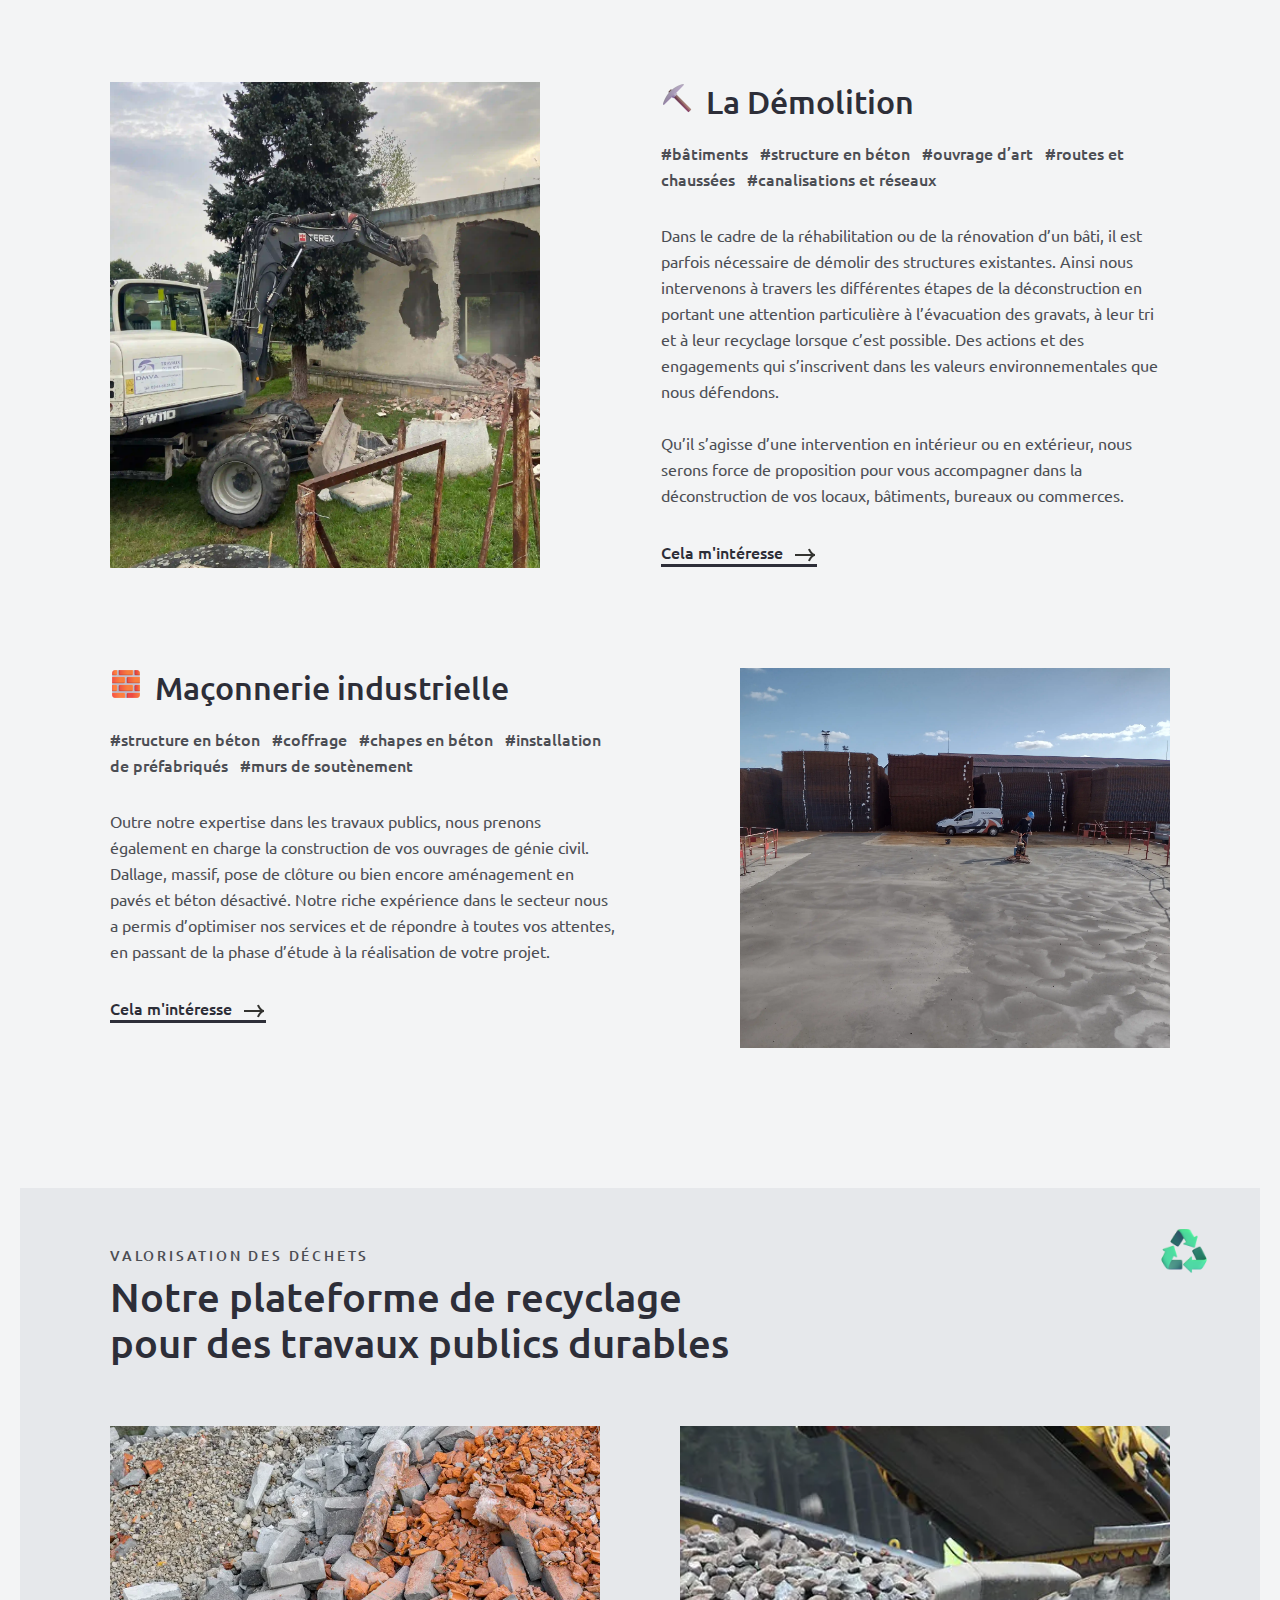
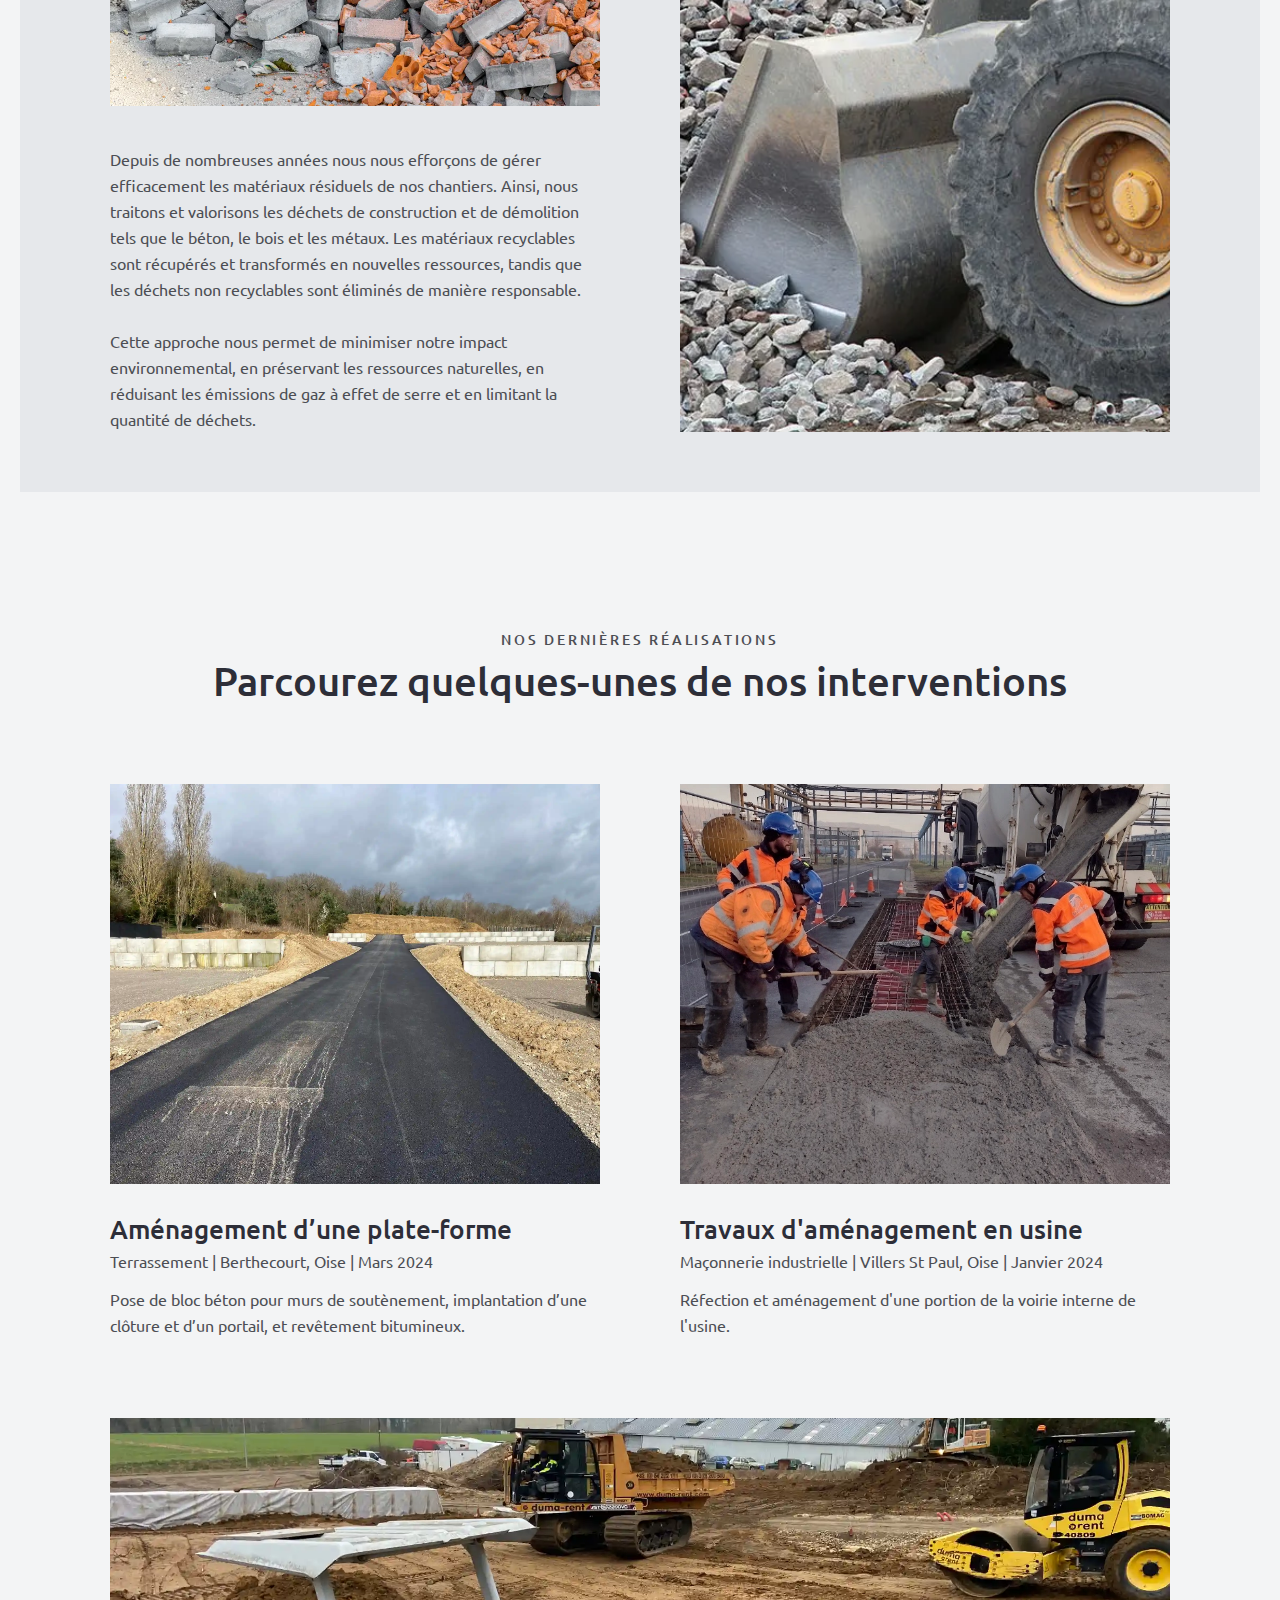
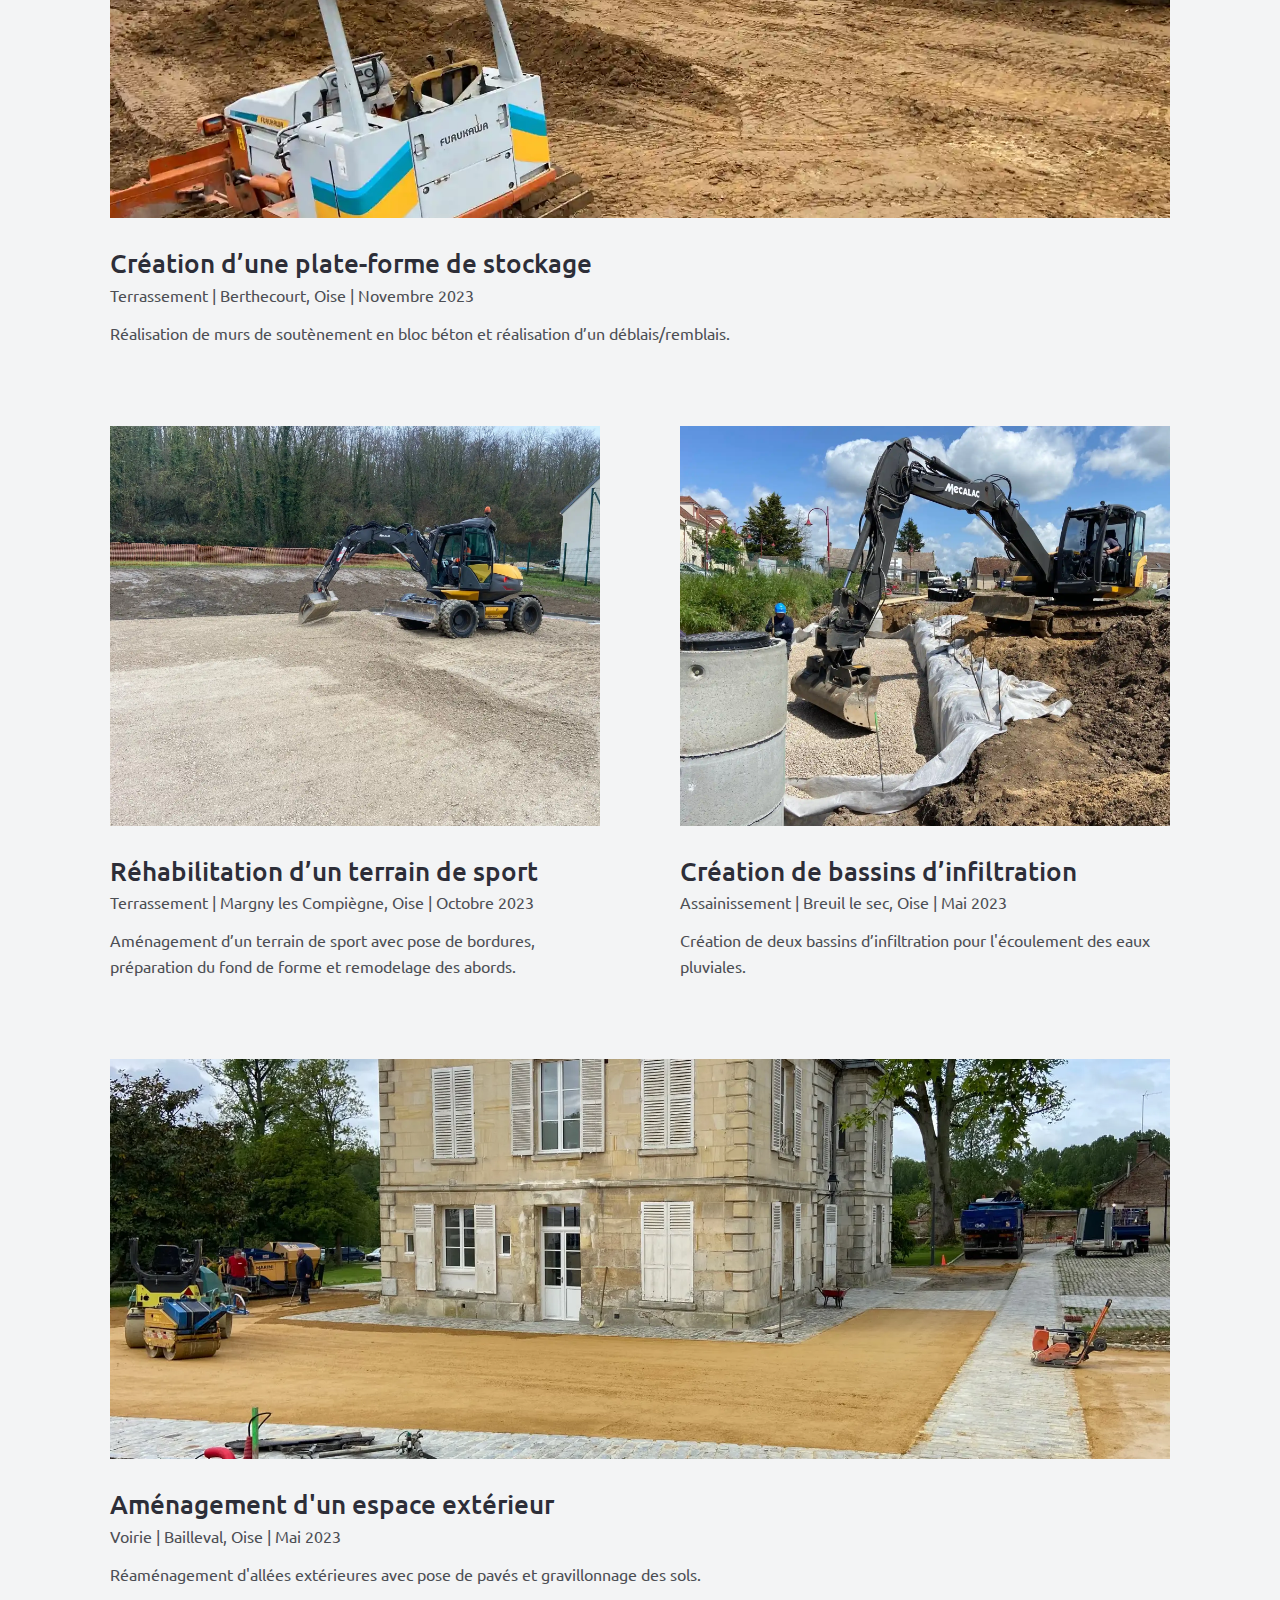
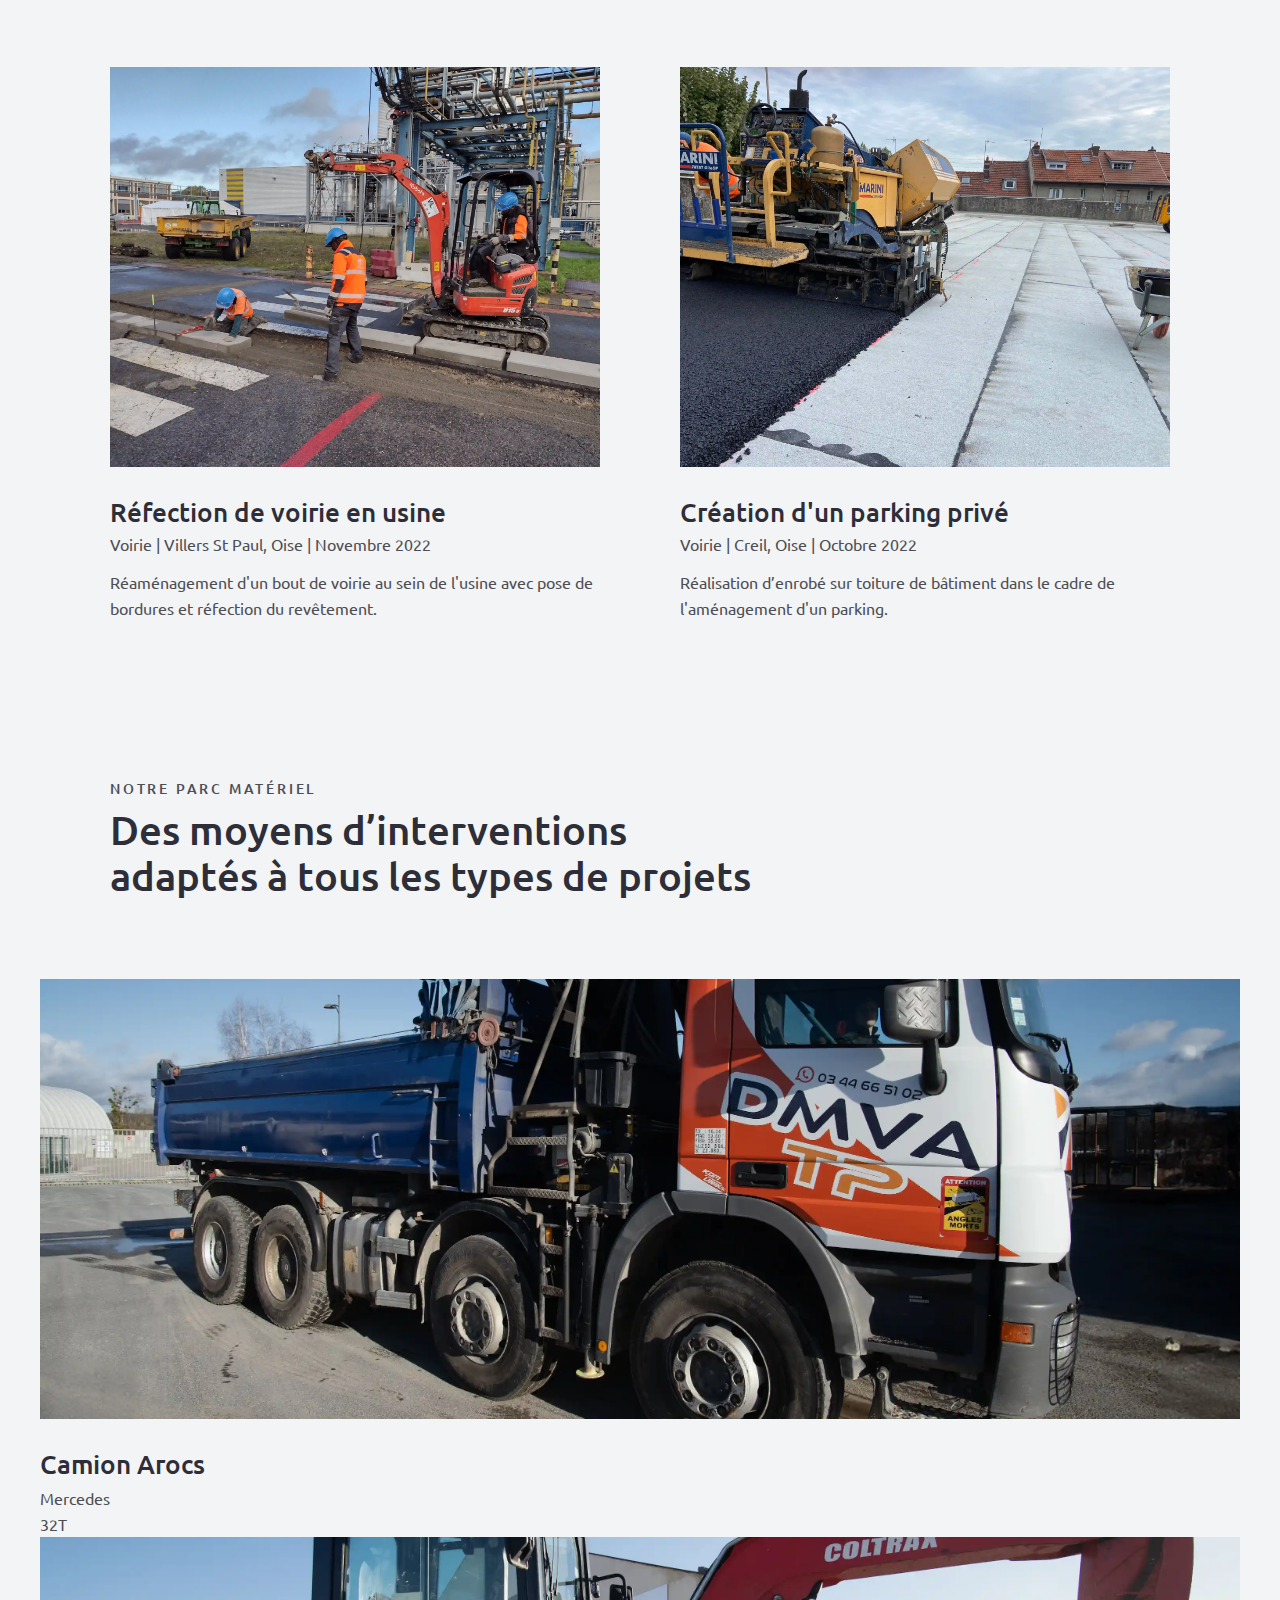
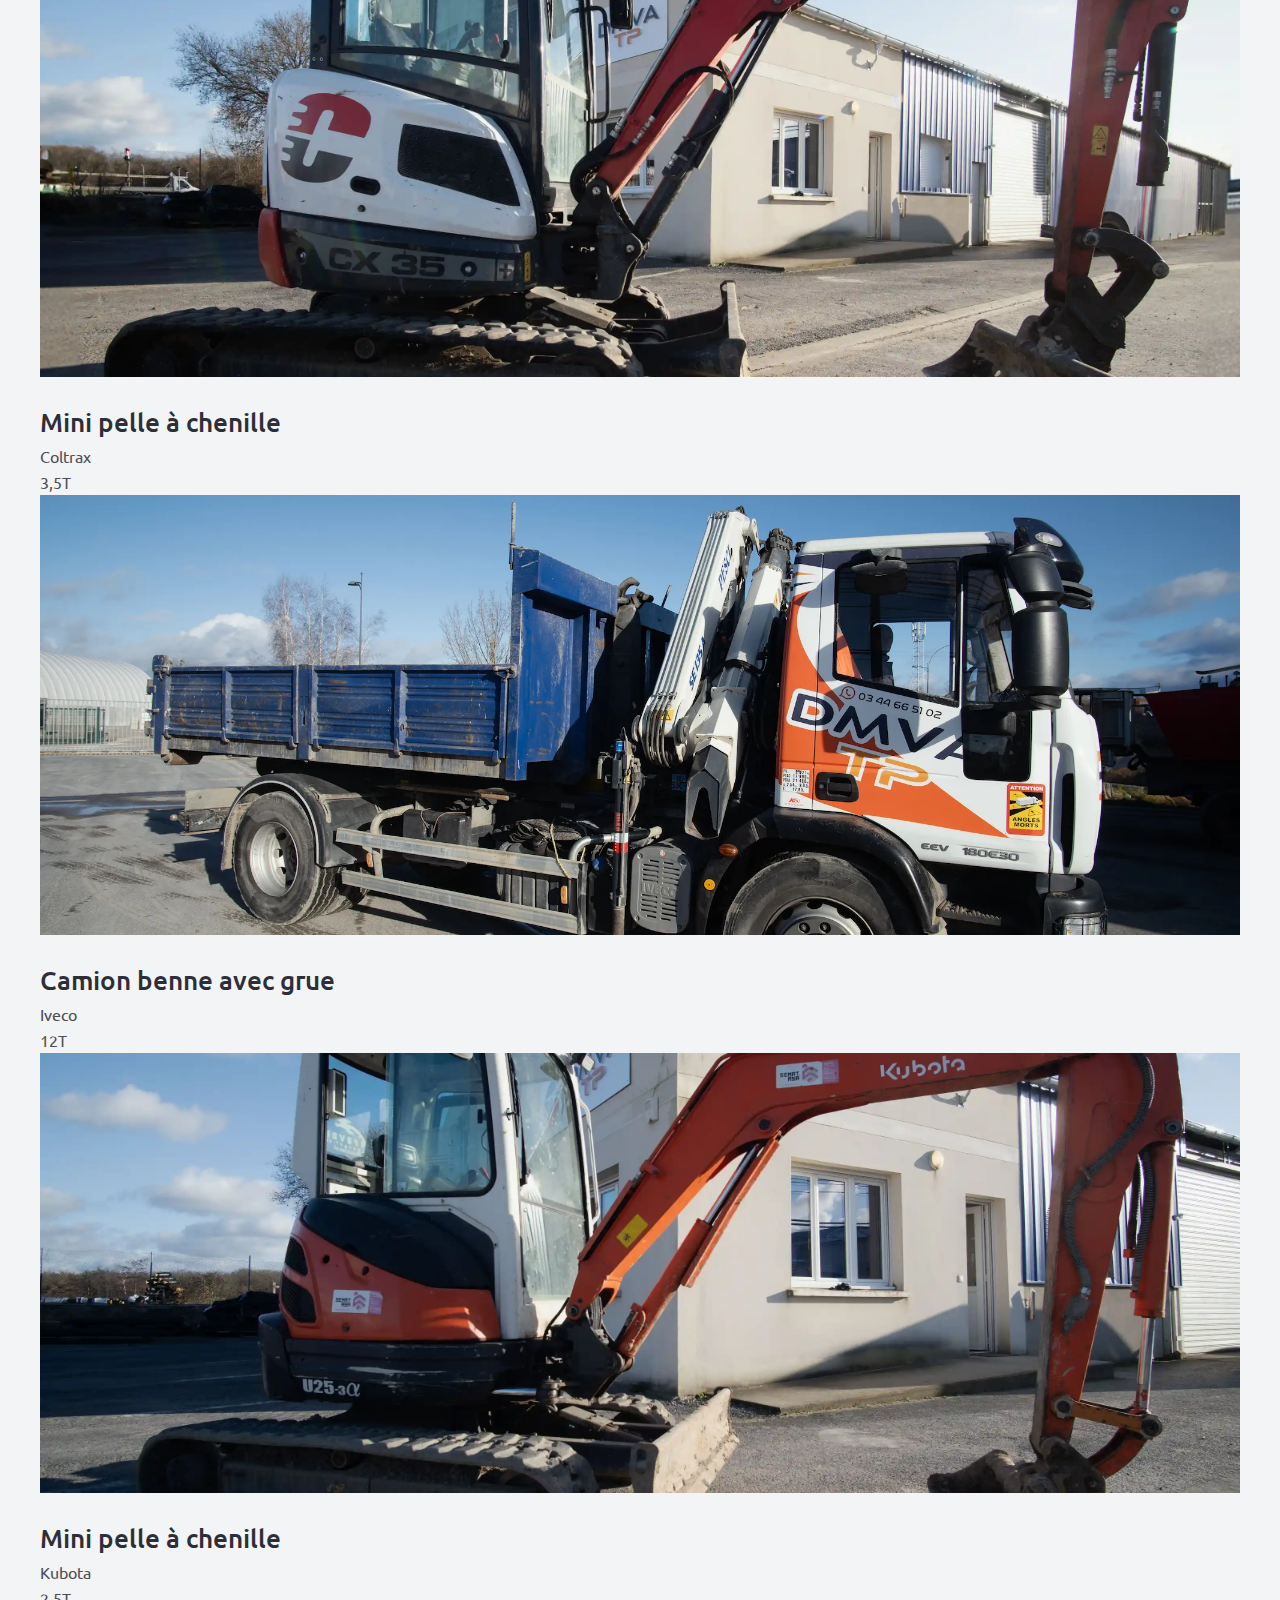
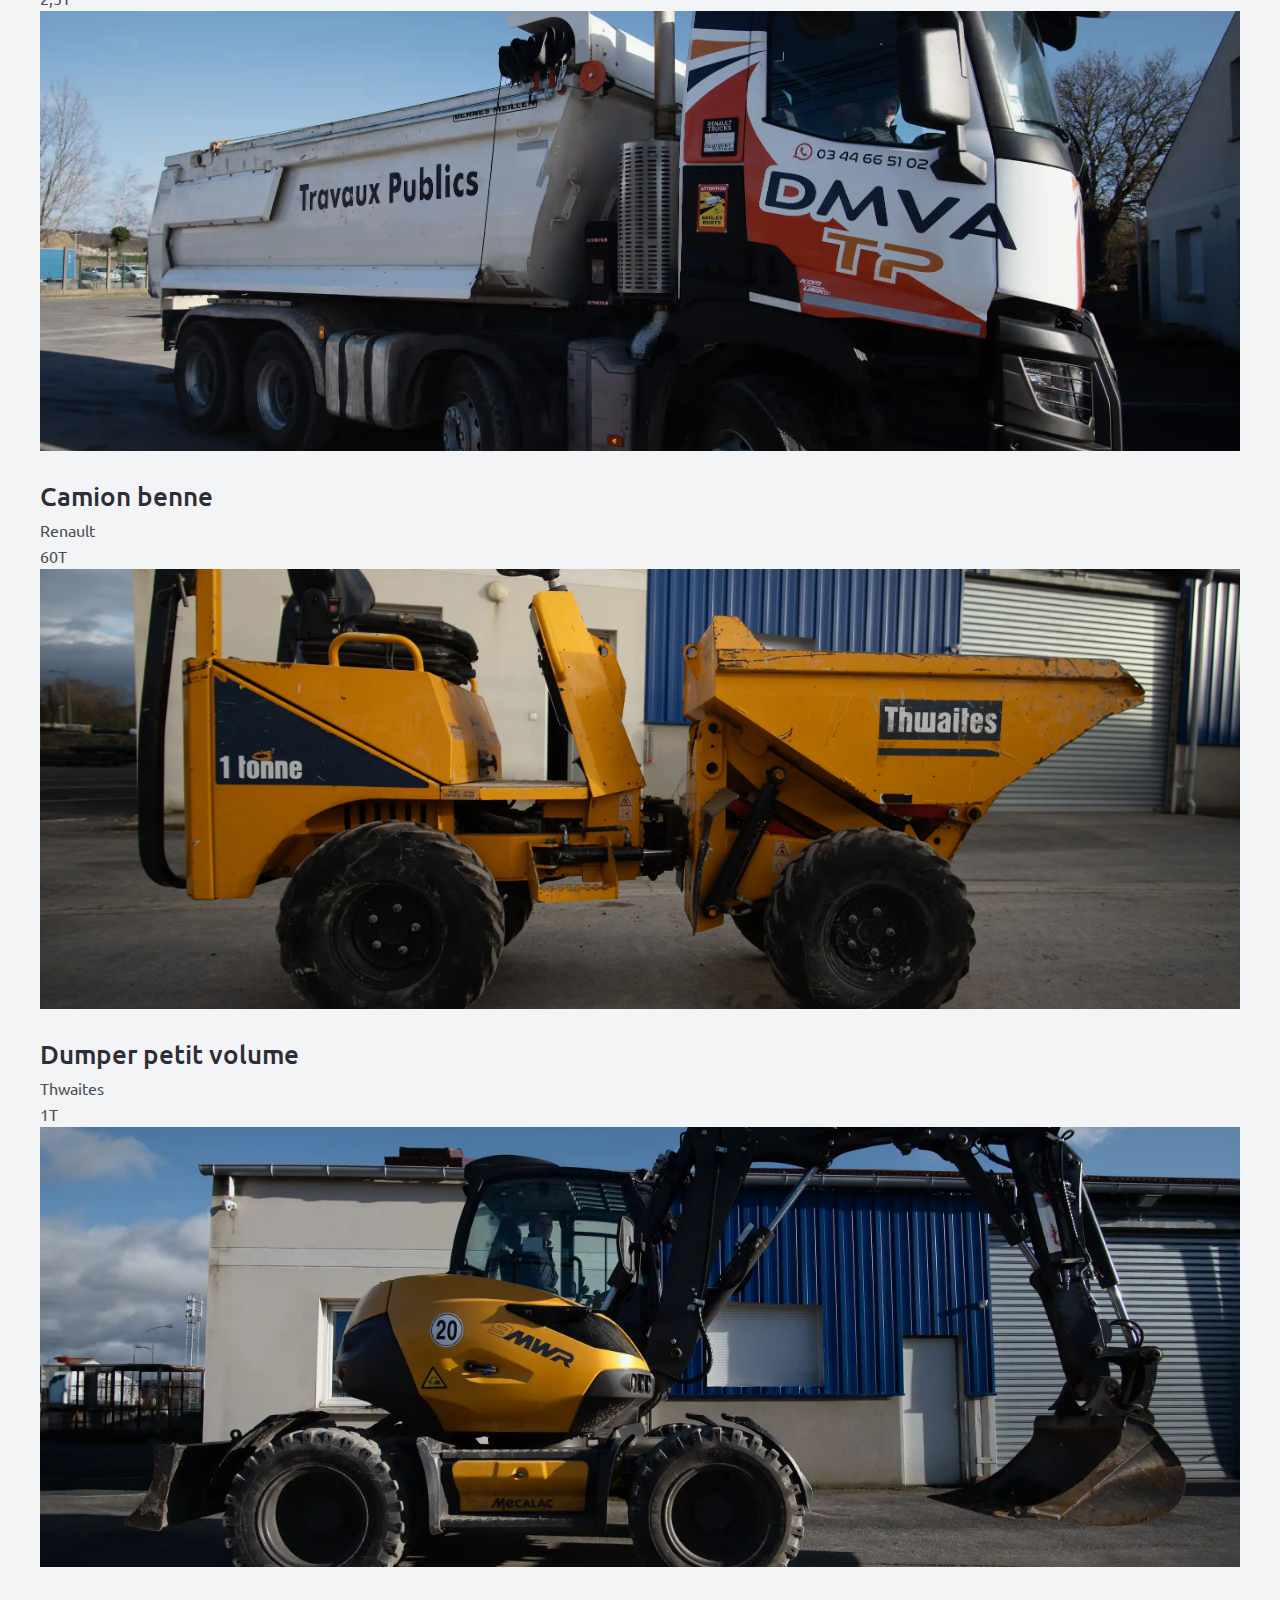
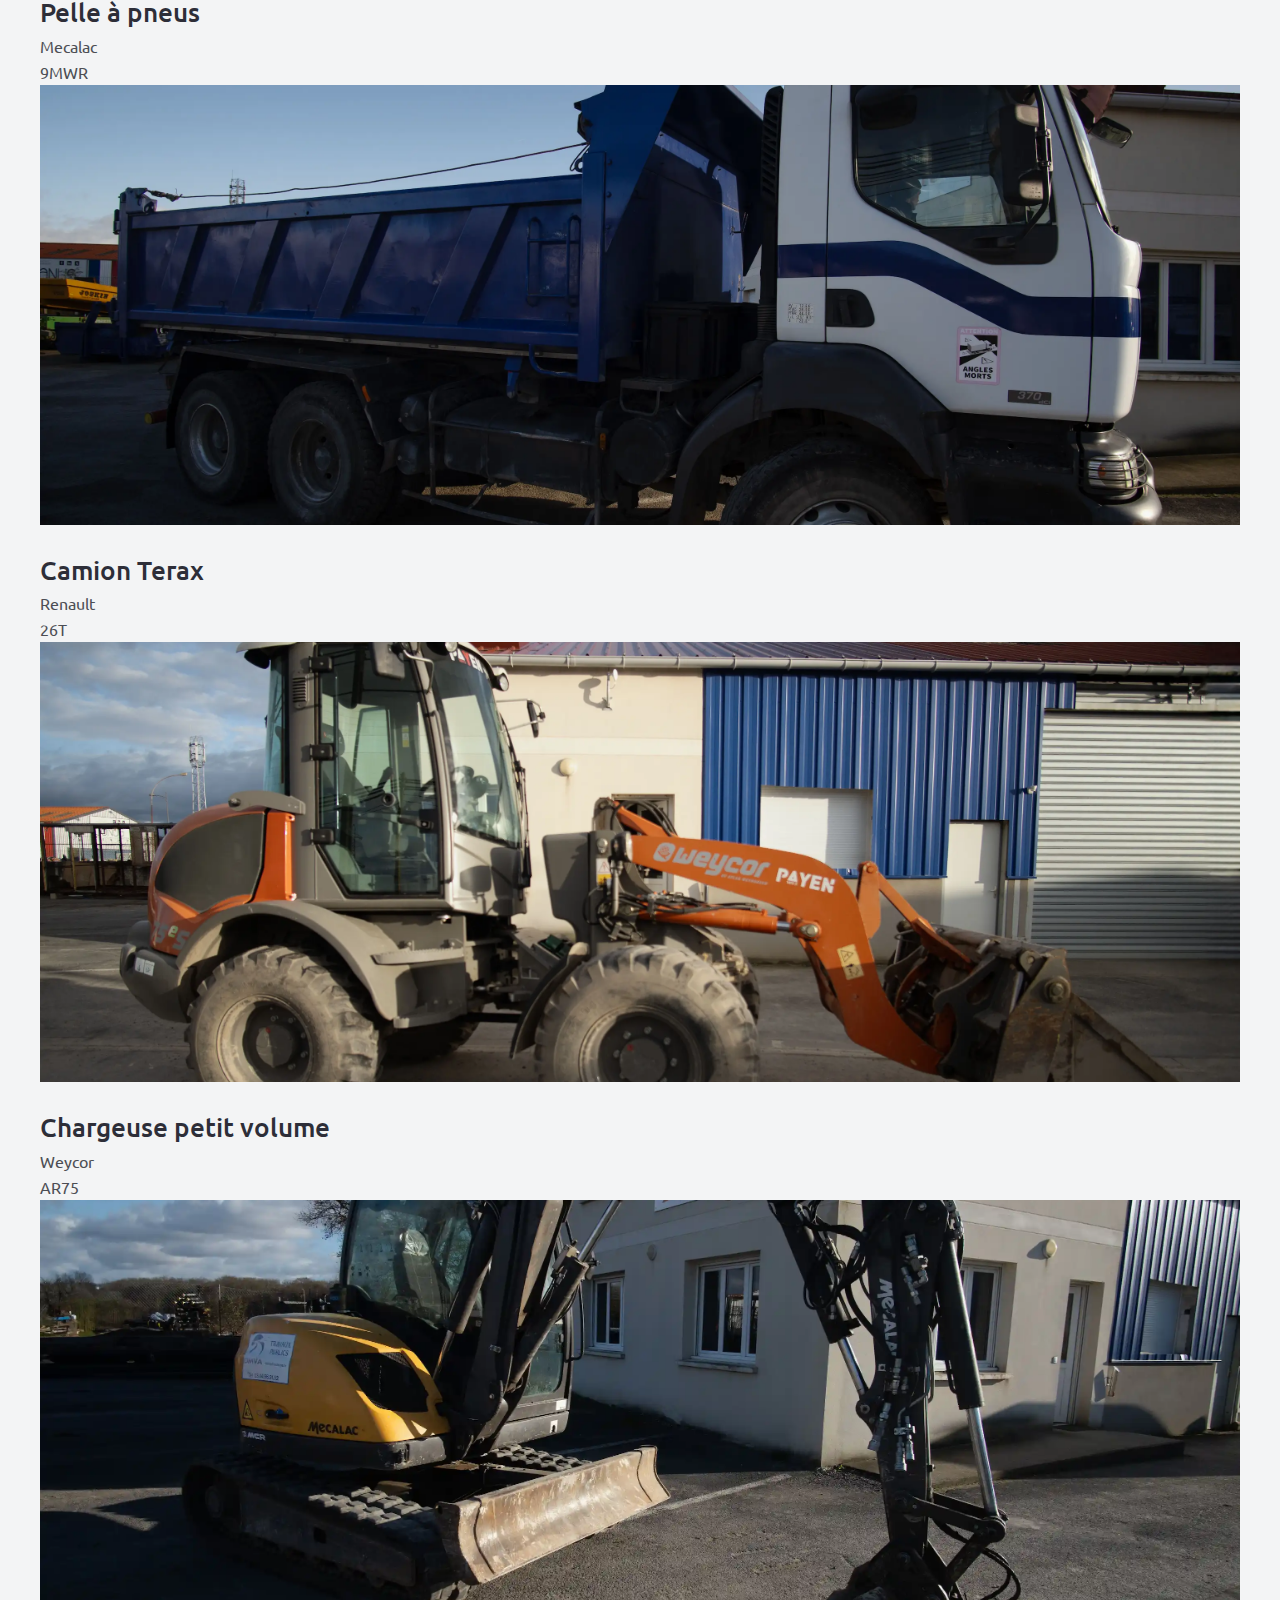
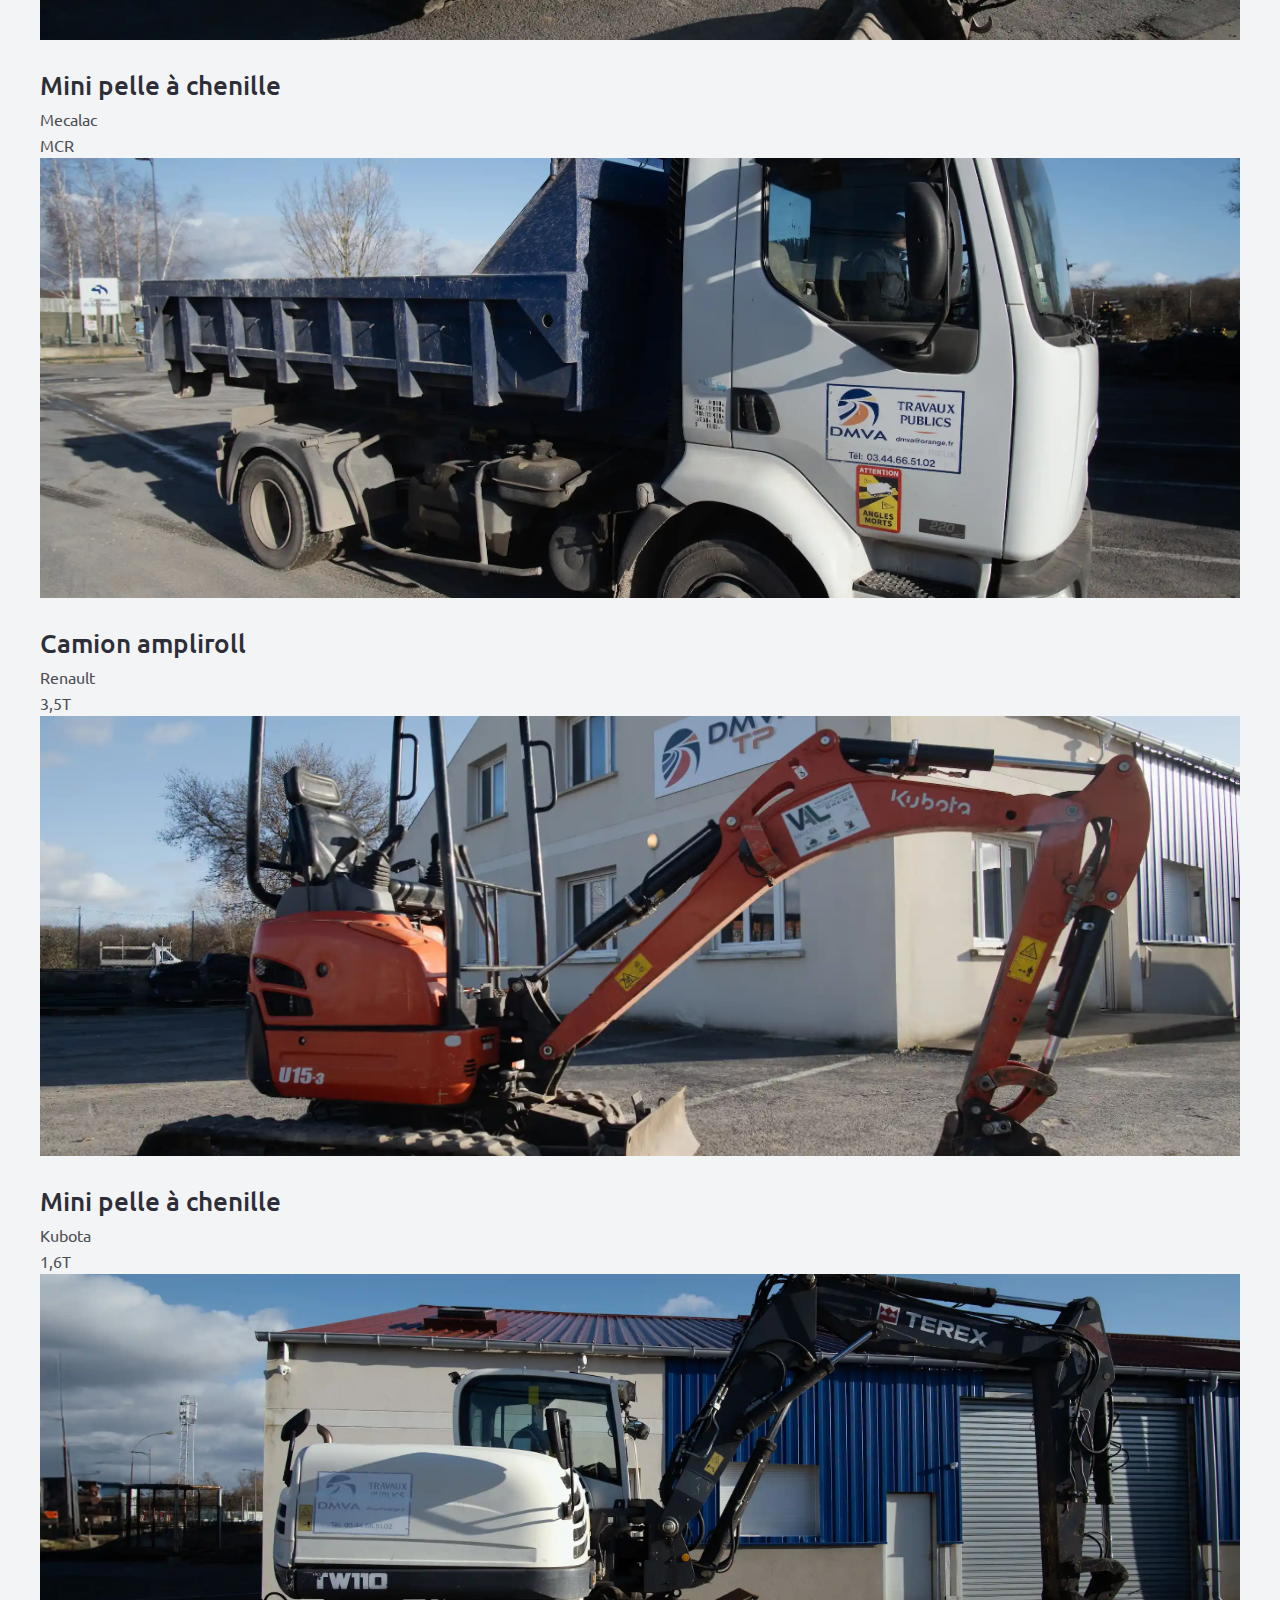
==== commit bfed9111: "update SEO" ====
--- a/index.html
+++ b/index.html
@@ -740,8 +740,8 @@
       <div class="footer__sitemap__column2">
         <a href="#equipment" title="Matériel">Matériel</a>
         <a href="#faq" title="Faq">Faq</a>
-        <a href="#contact" title="Contact">Contact</a>
         <a href="mentions.html" title="Mentions légales">Mentions légales</a>
+        <a href="plansite.html" title="Plan du site">Plan du site</a>
       </div>
     </div>
     <div class="footer__social">
--- a/css/main.css
+++ b/css/main.css
@@ -61,6 +61,9 @@
 
 /* Import MENTIONS from mentions.css */
 @import url("admin/mentions.css");
+
+/* Import PLAN from plansite.css */
+@import url("admin/plansite.css");
 
 
 /* ===============================  Global  =============================== */
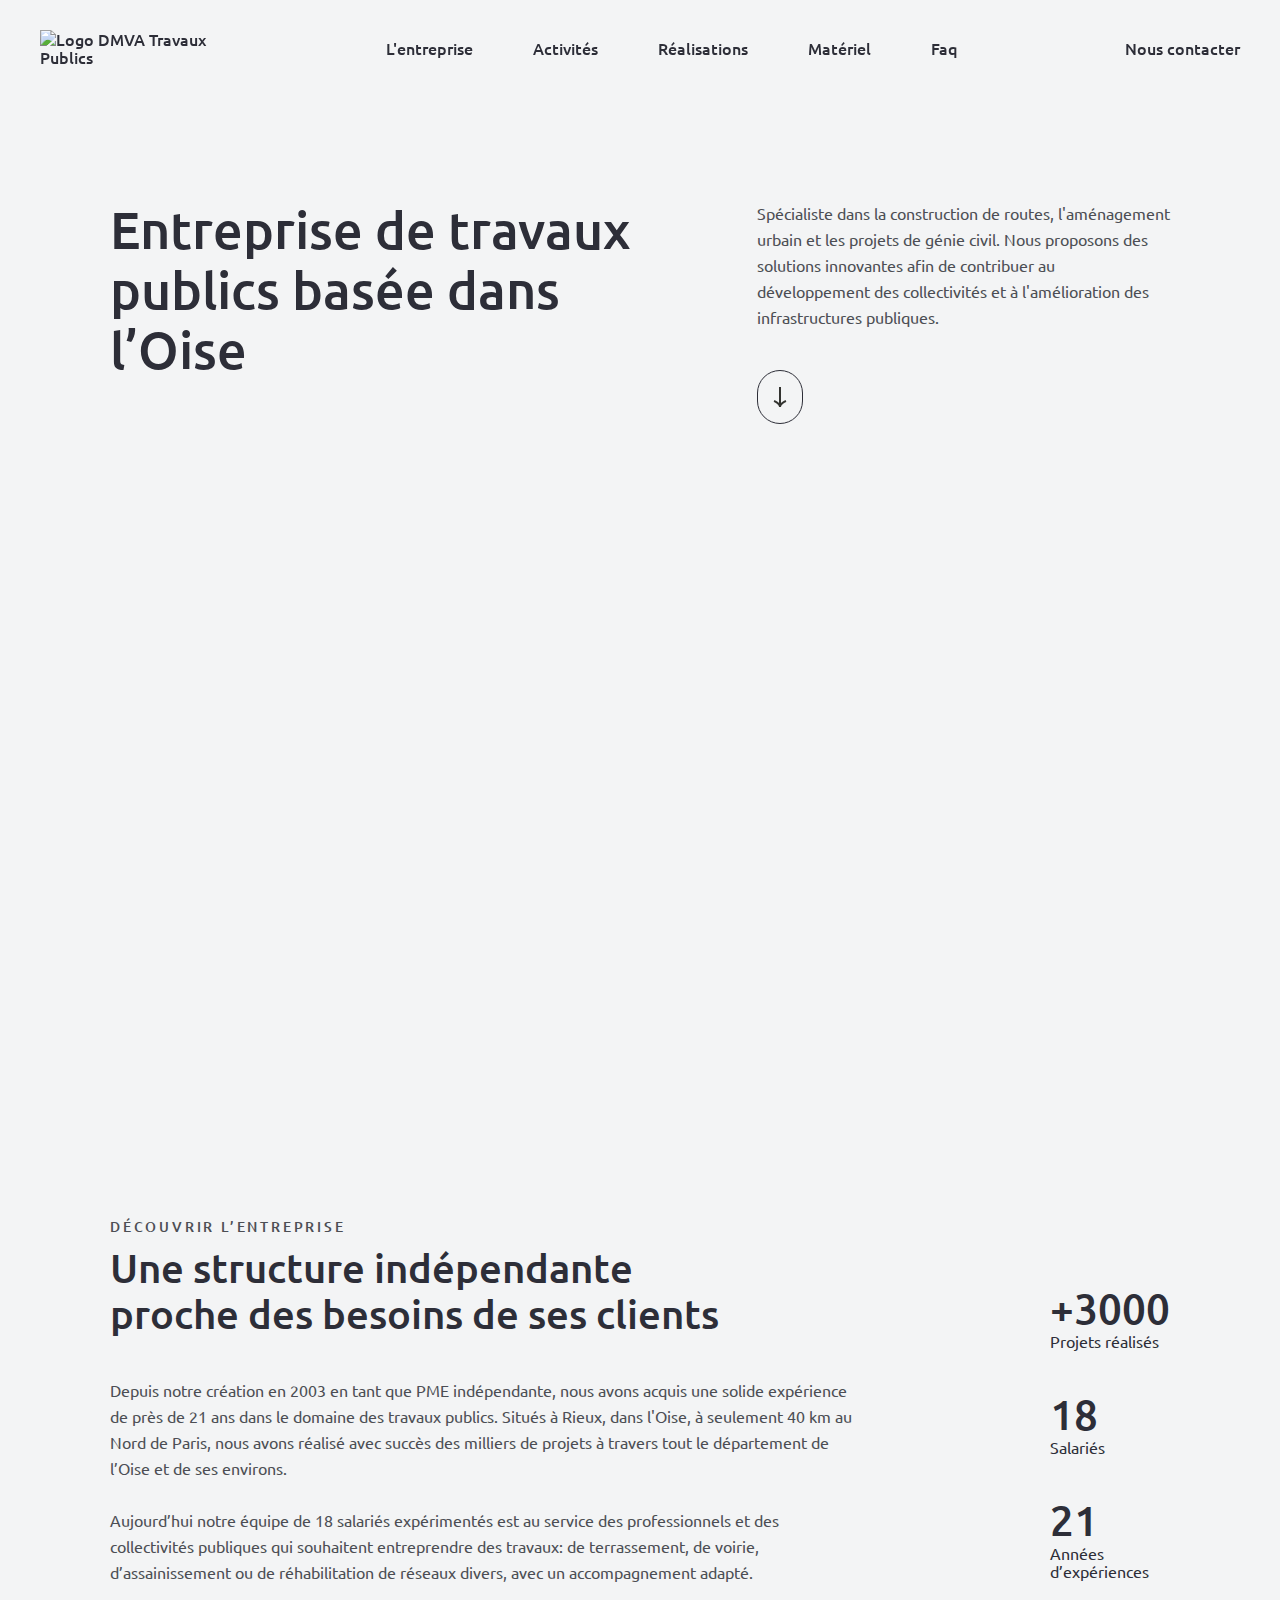
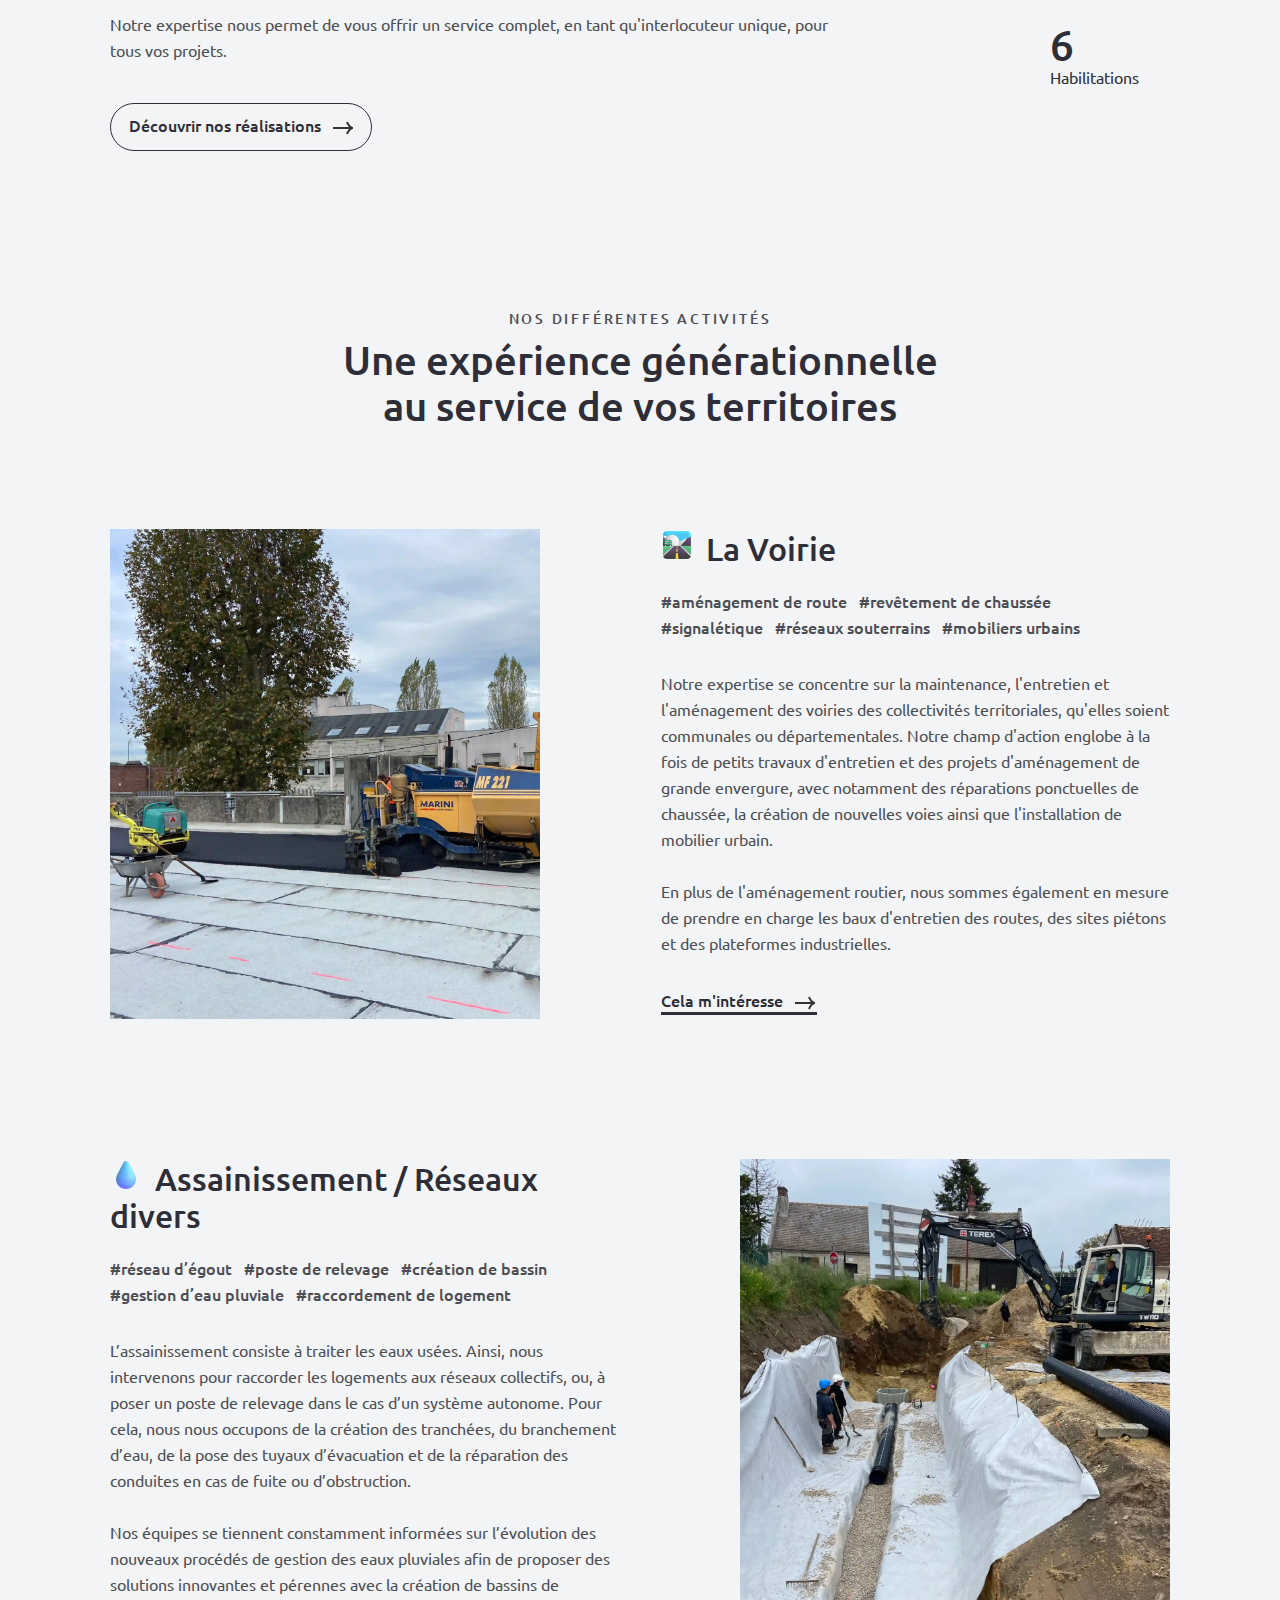
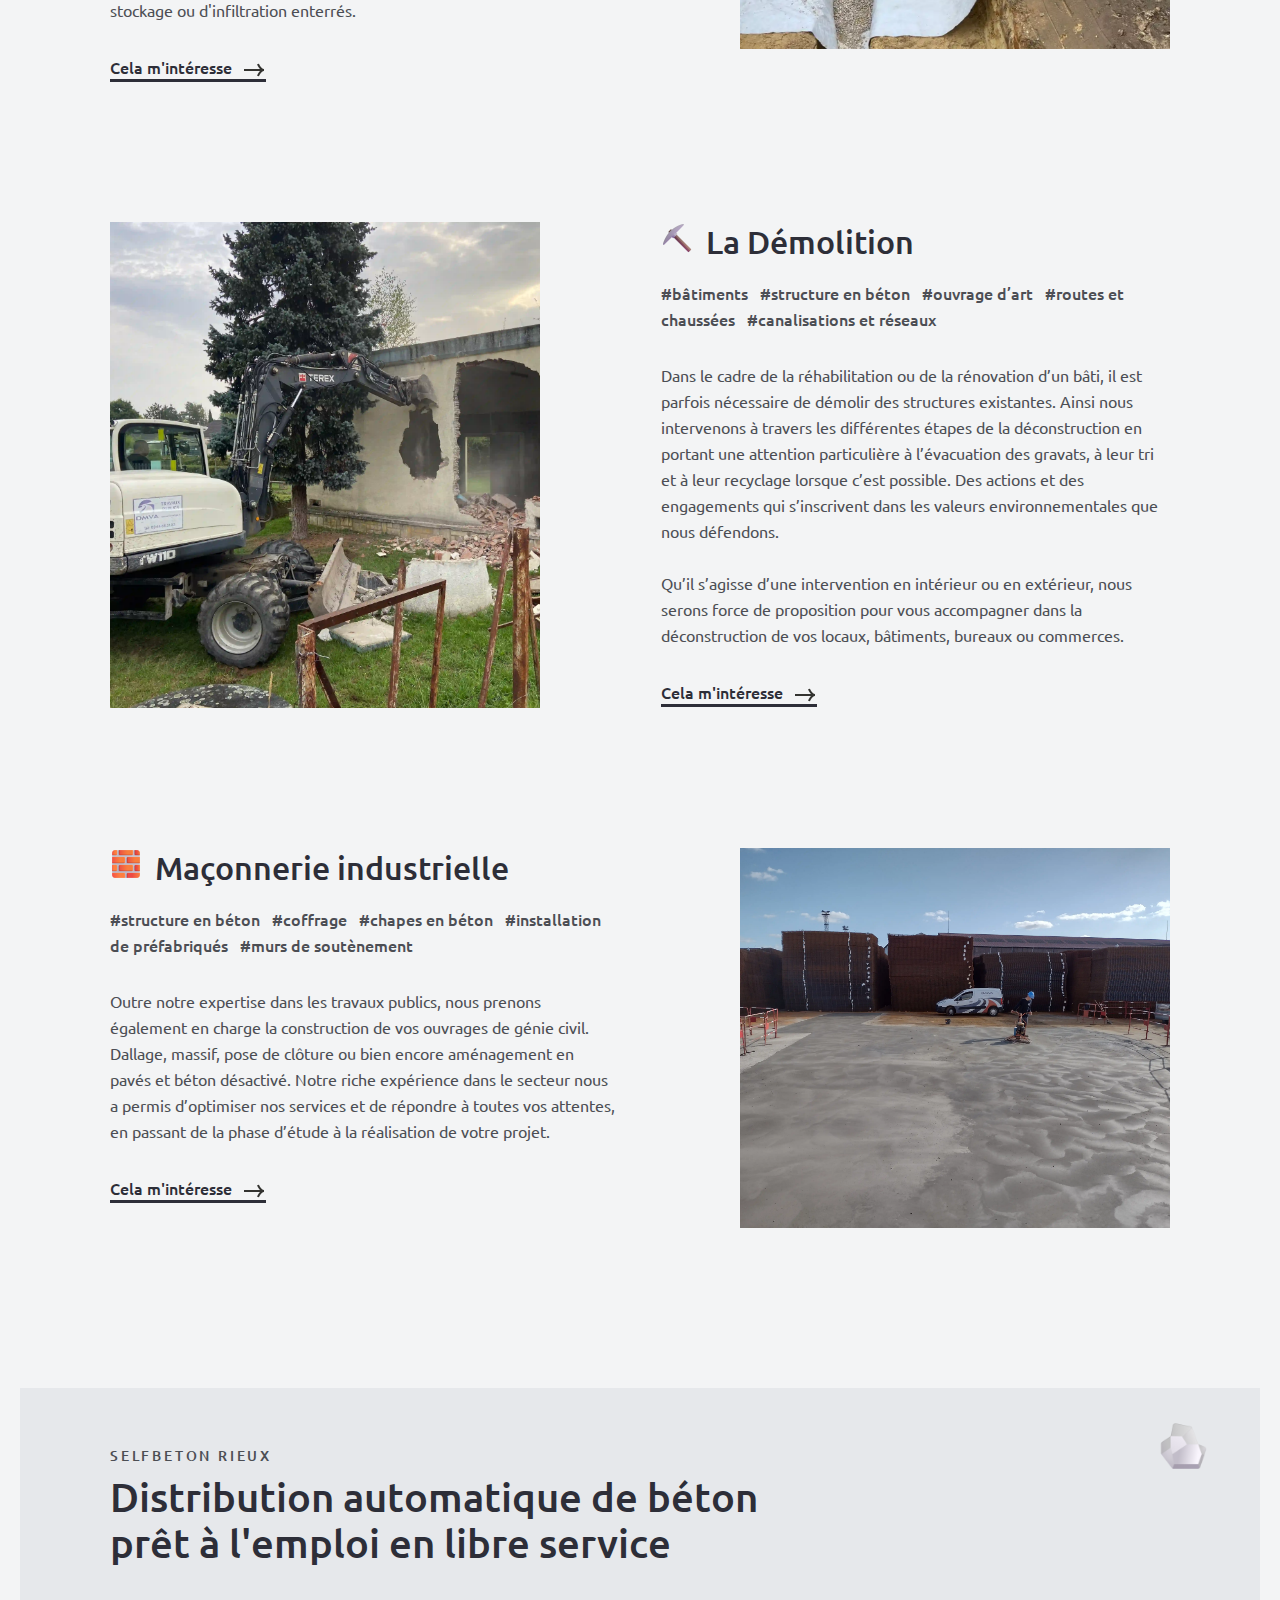
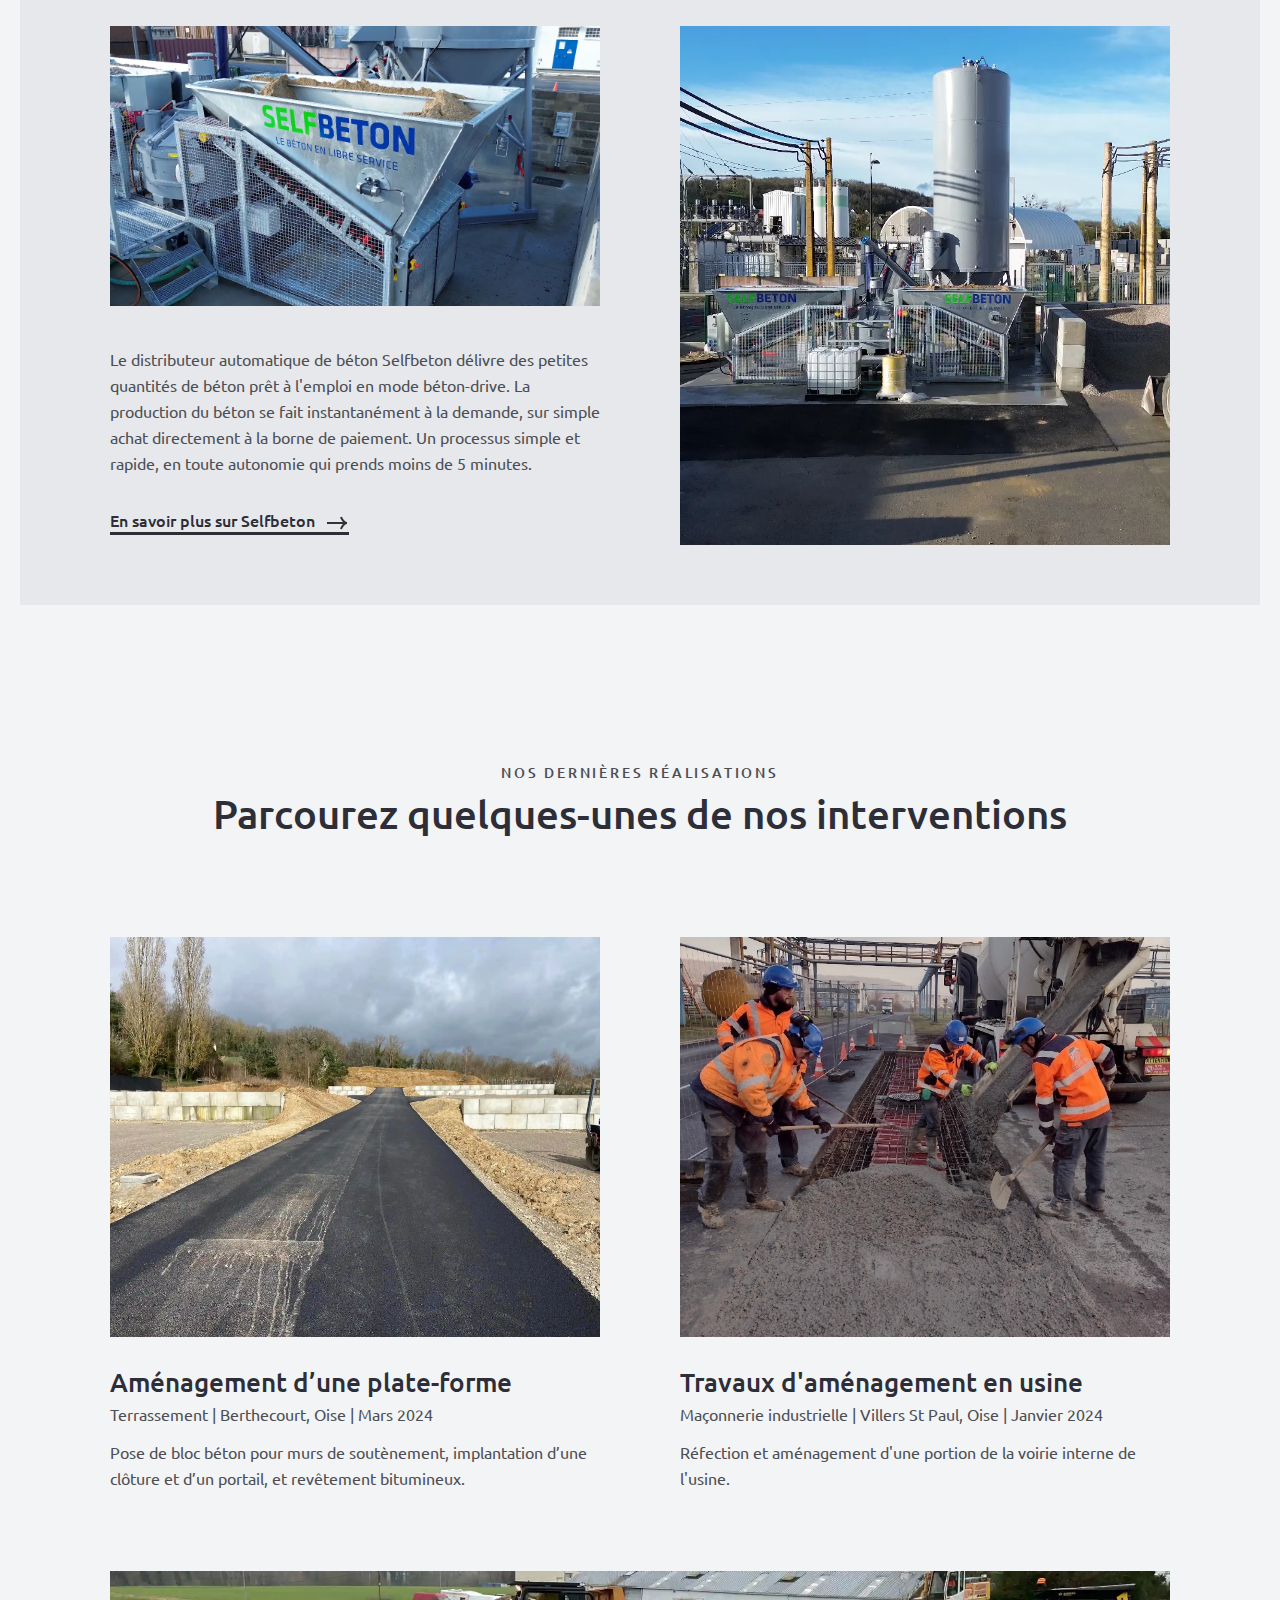
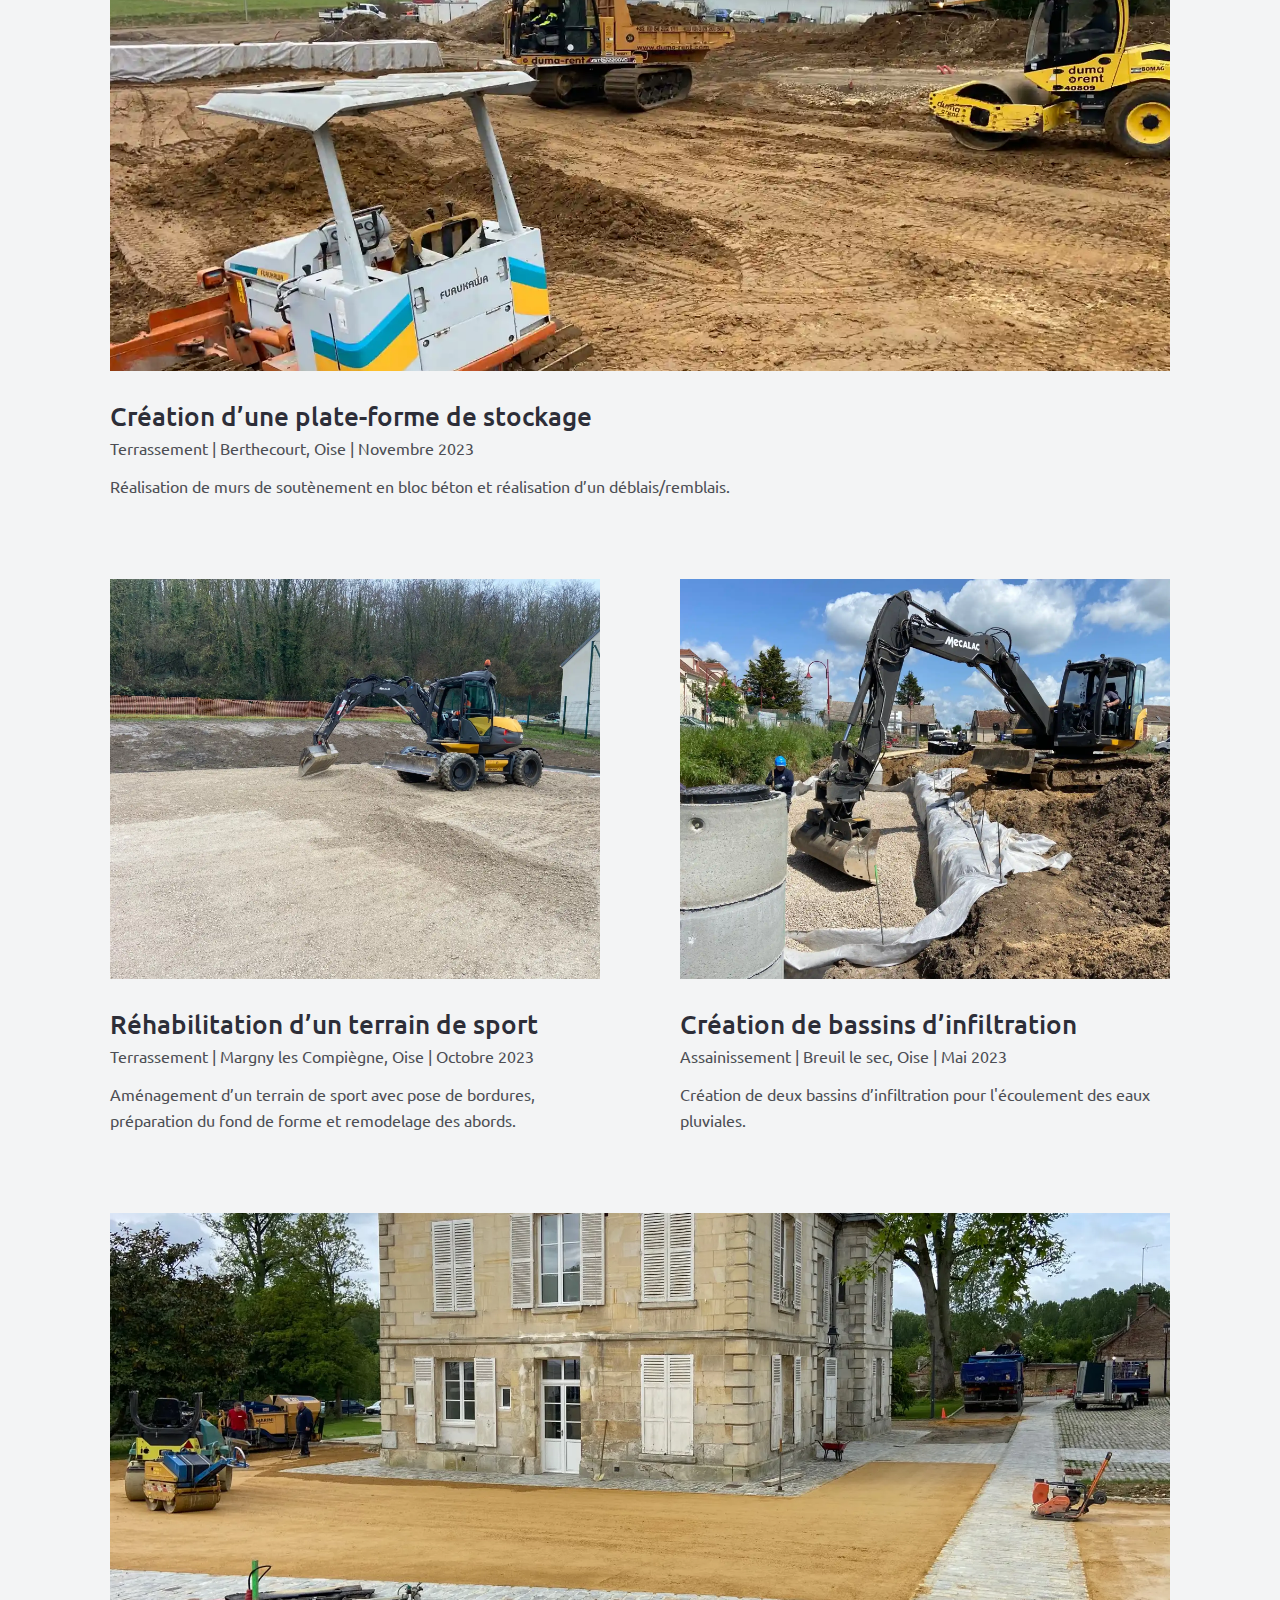
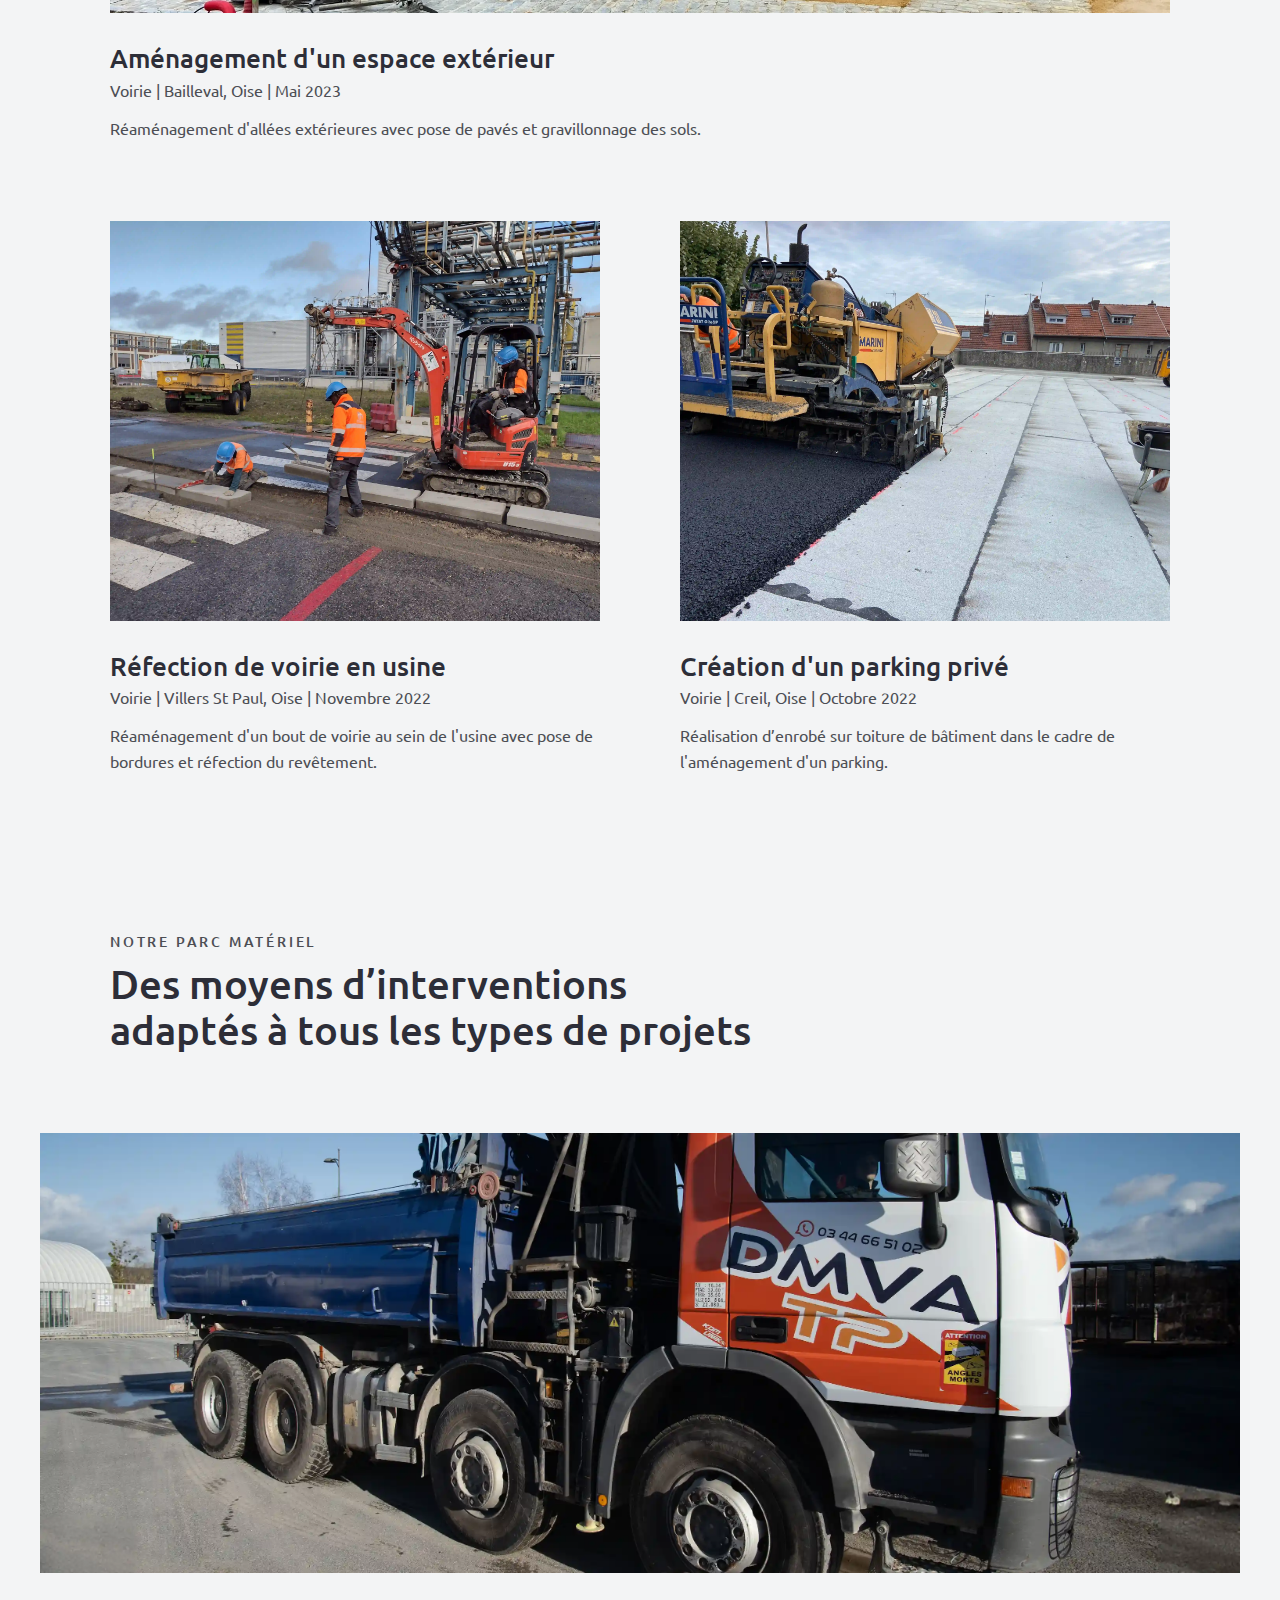
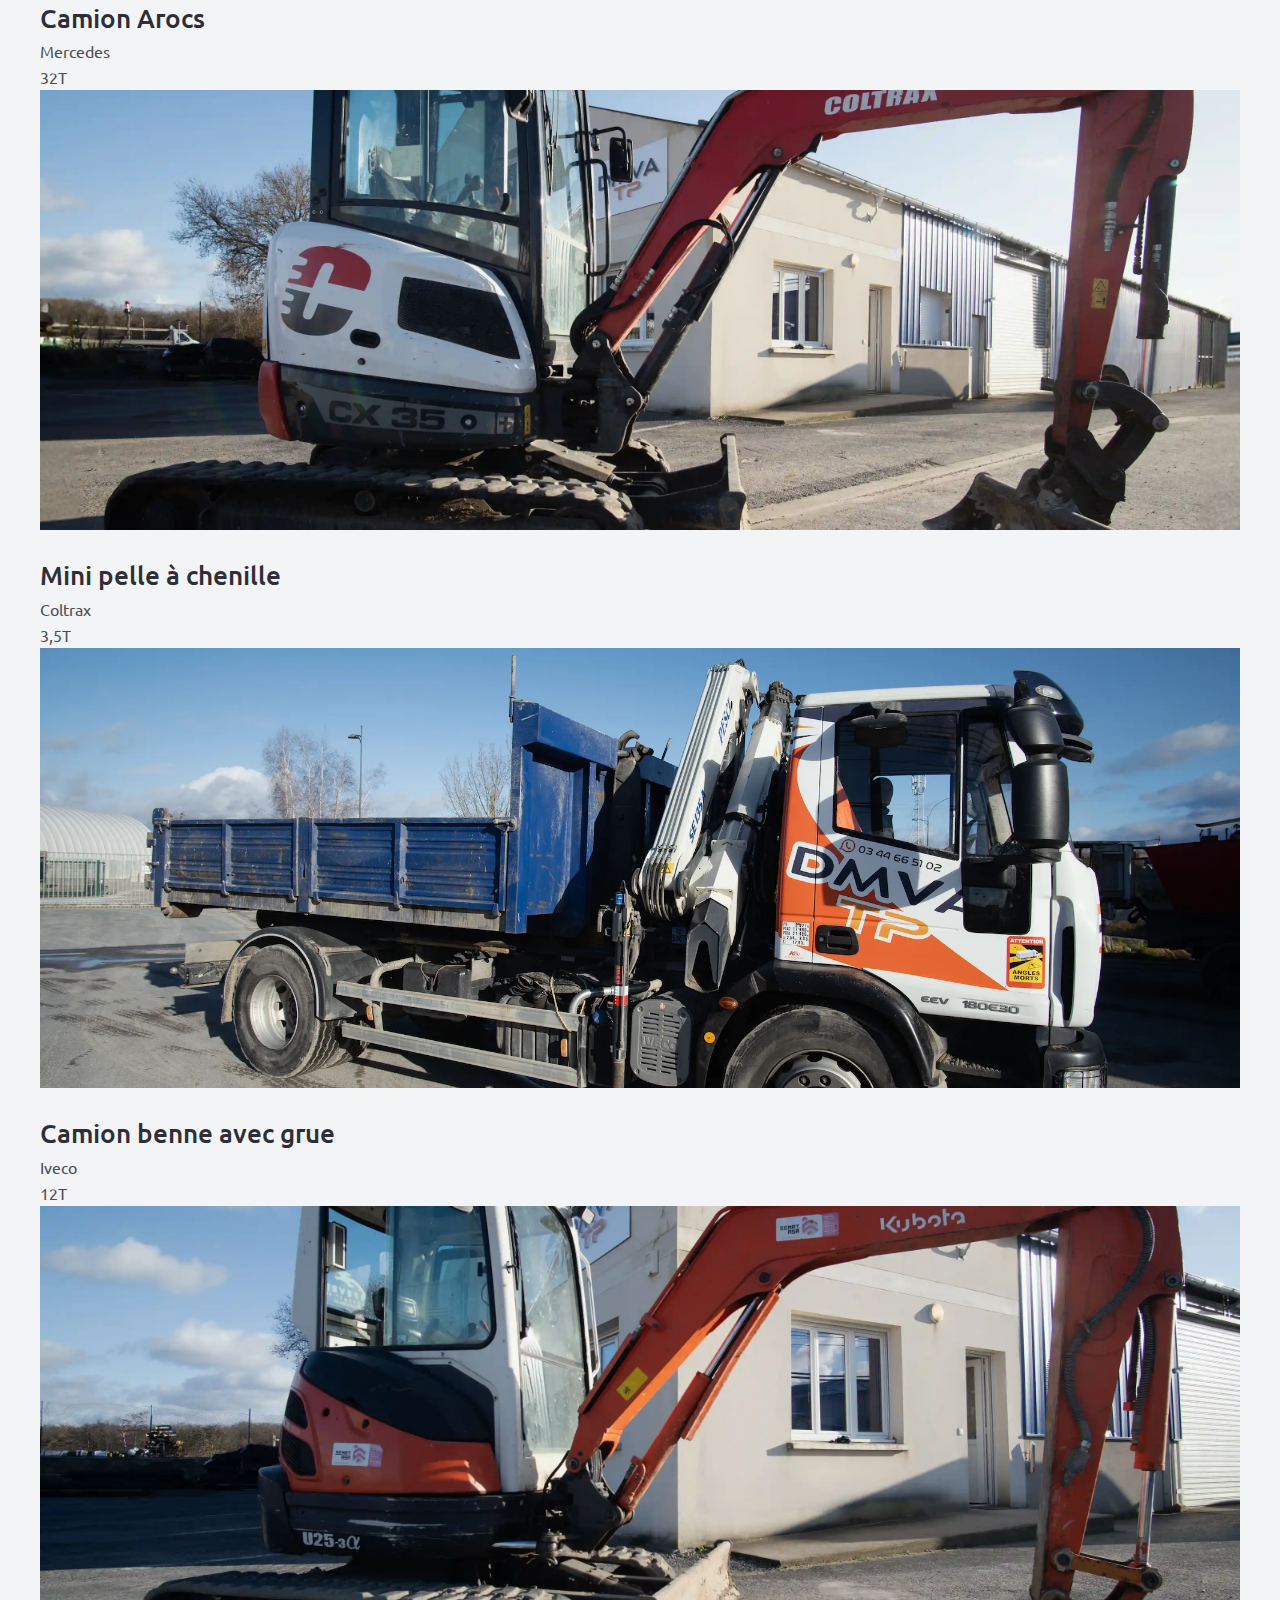
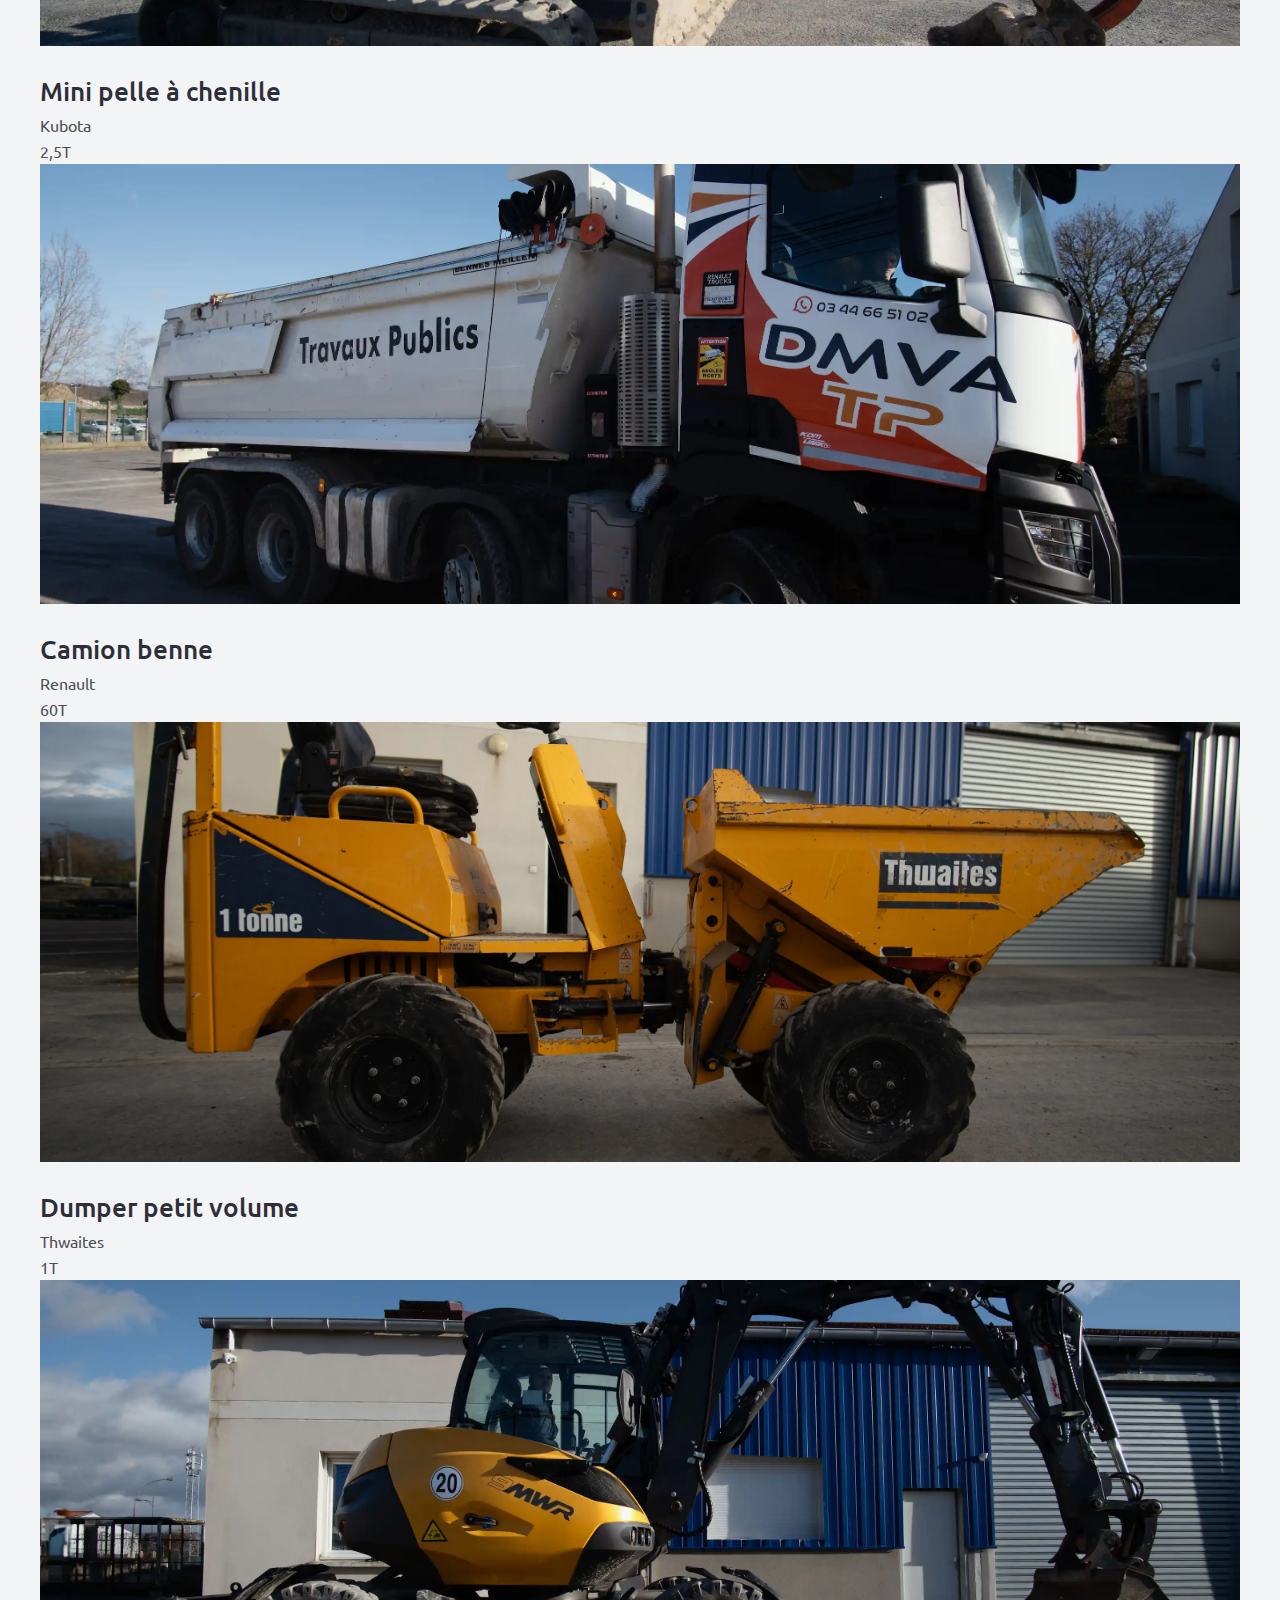
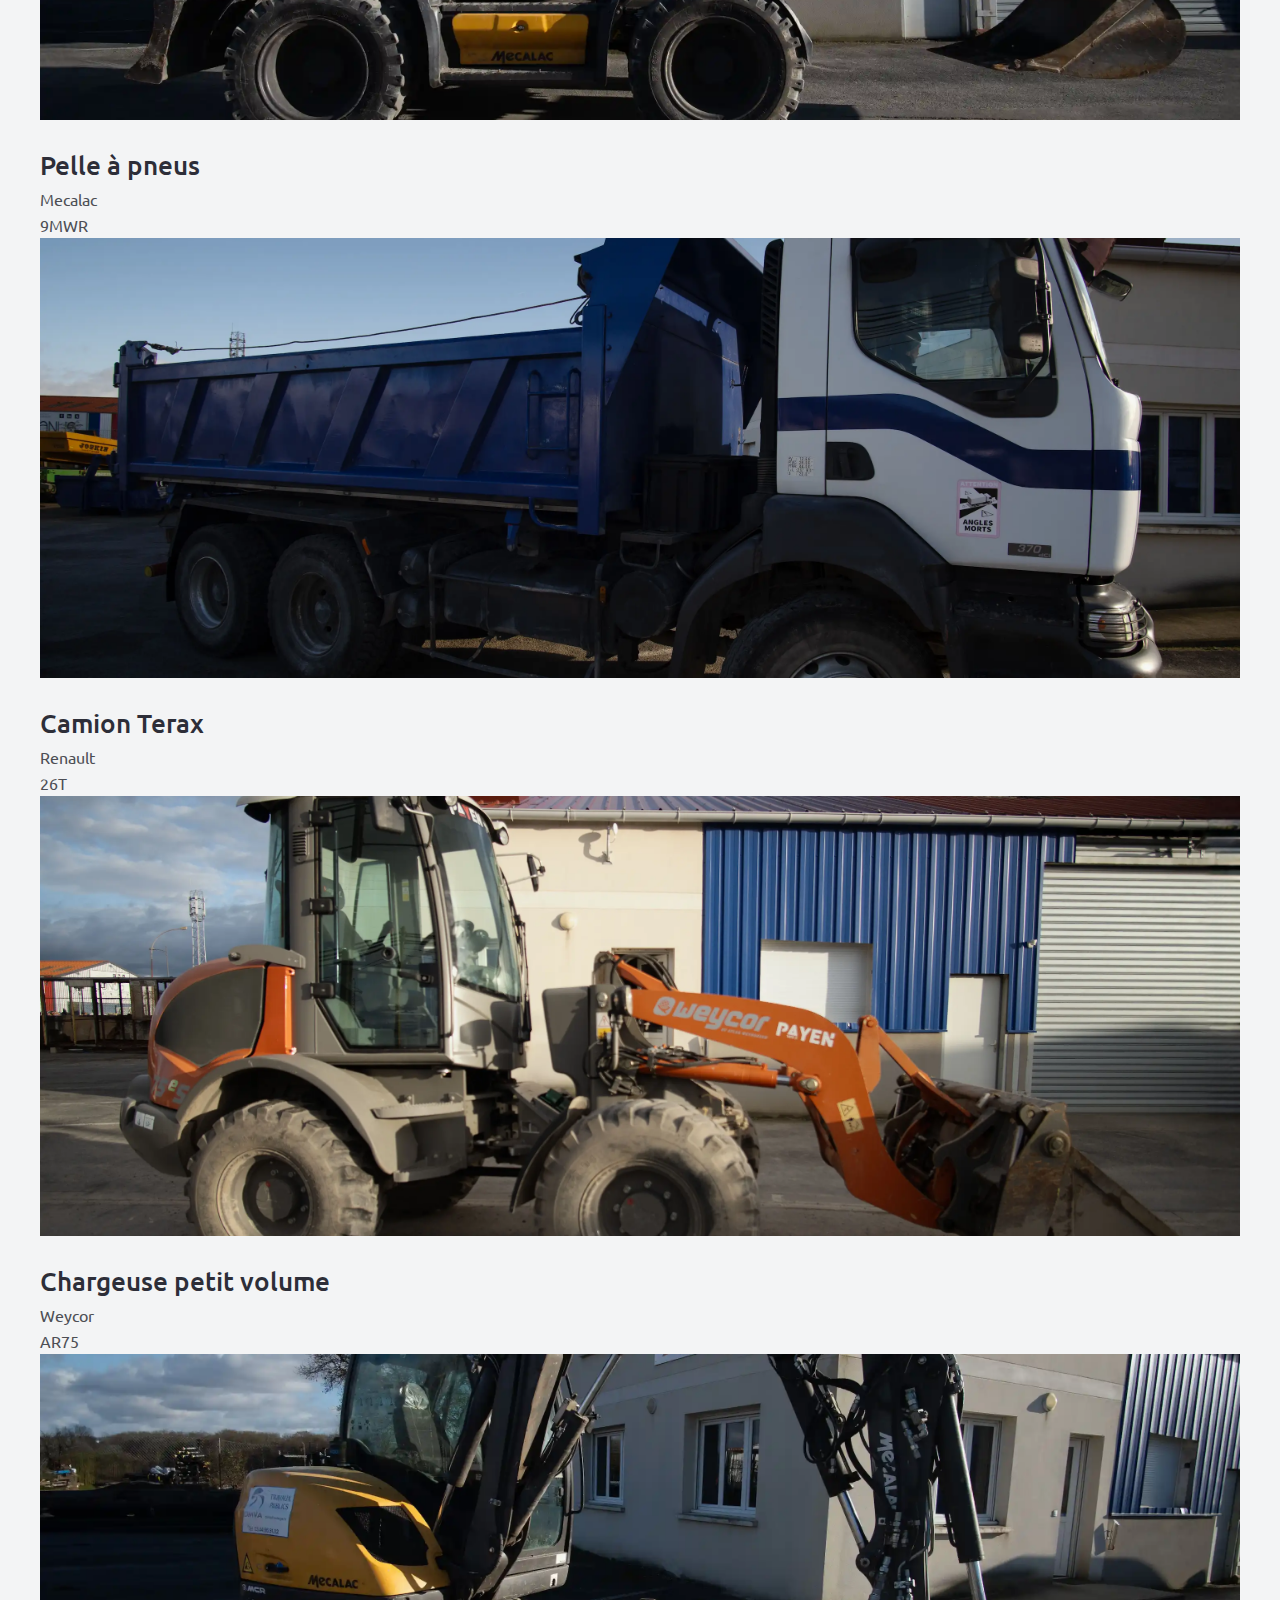
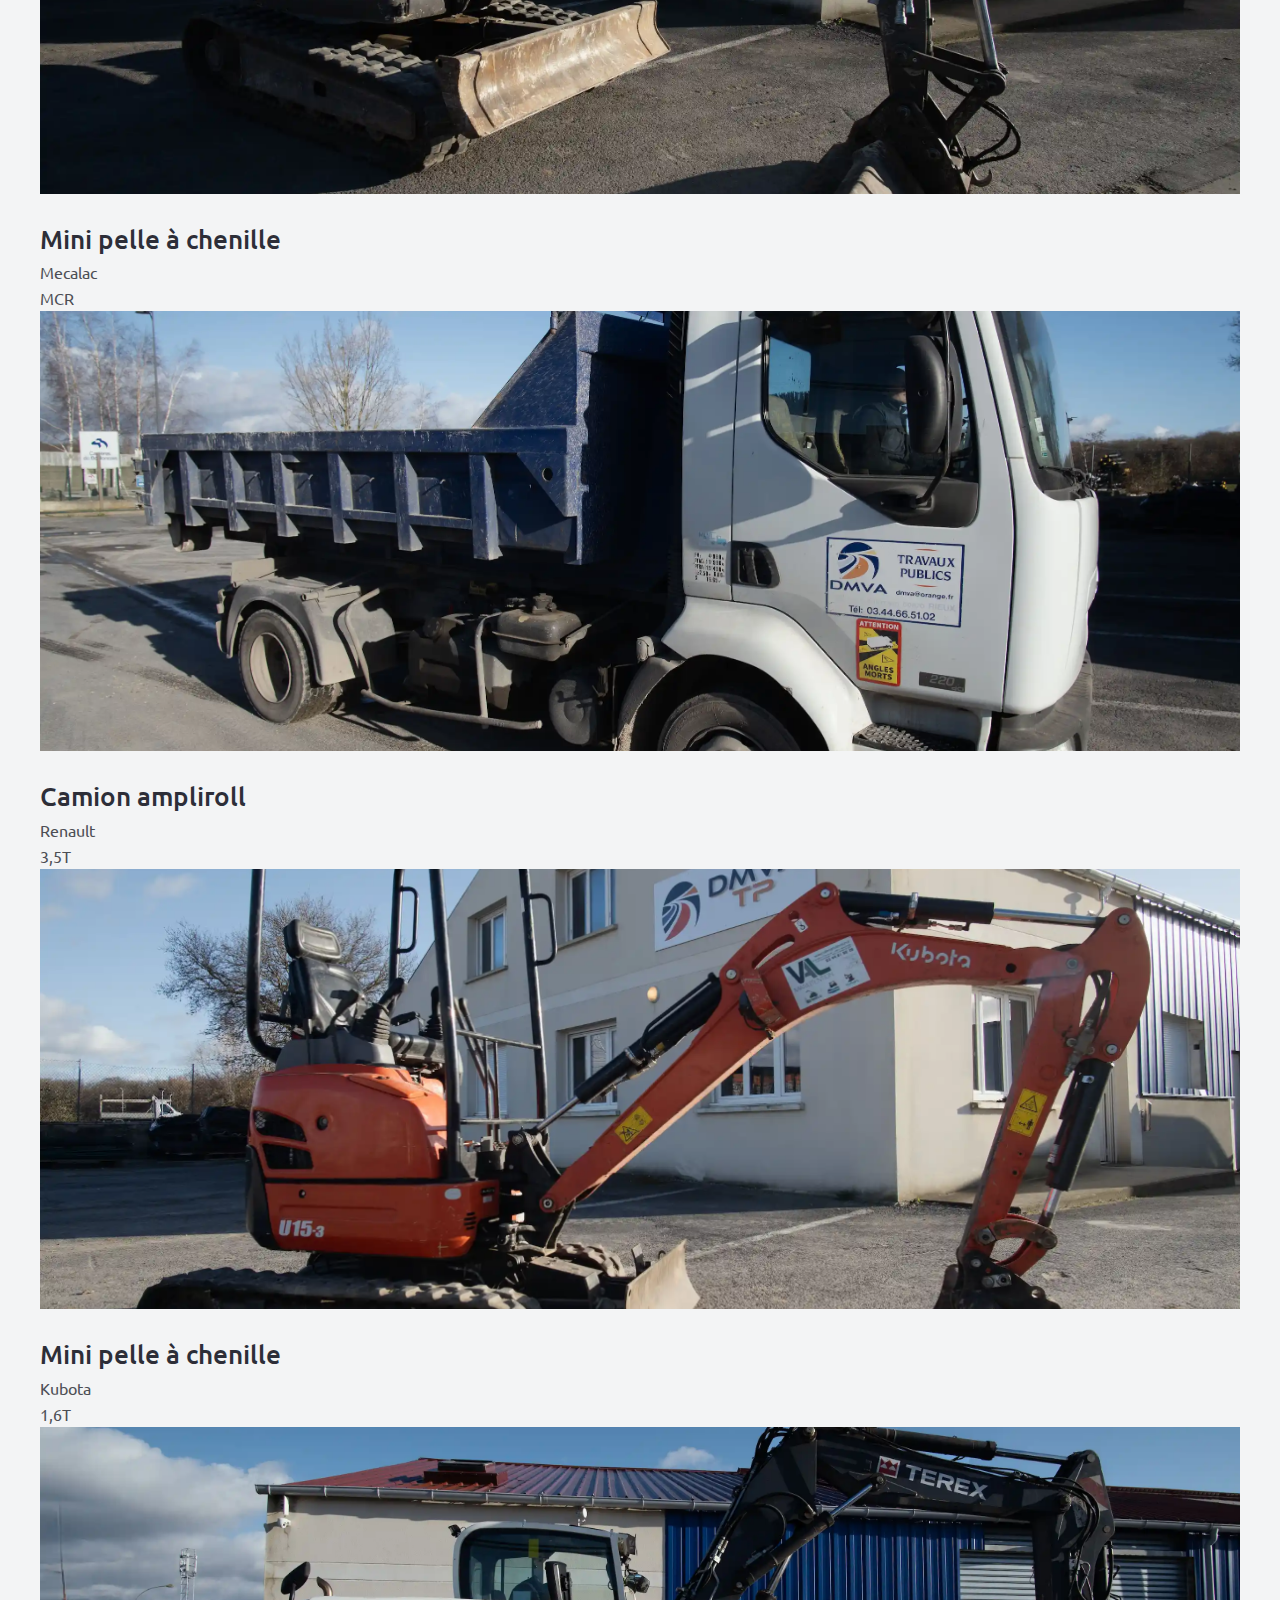
==== commit 768467d2: "Update selfBeton" ====
--- a/index.html
+++ b/index.html
@@ -249,23 +249,24 @@
       
   </section>
 
-<!-- ===============================  6. Recycle  =============================== -->
+<!-- ===============================  6. Selfbeton  =============================== -->
   <section class="recycle useful__width2"> 
-    <h5>valorisation des déchets</h5>
-    <h2>Notre plateforme de recyclage
-    <br>pour des travaux publics durables</h2>
+    <h5>selfbeton rieux</h5>
+    <h2>Distribution automatique de béton
+    <br>prêt à l'emploi en libre service</h2>
     <img src="img/icons/recycle.png" class="recycle_icon" alt="Icon">
     
     <div class="recycle__details">
       <div class="recycle__details__left">
-        <img src="img/recycle/recycle.webp" alt="Plateforme de recyclage de travaux publics">
-        <p>Depuis de nombreuses années nous nous efforçons de gérer efficacement les matériaux résiduels de nos chantiers. Ainsi, nous traitons et valorisons les déchets de construction et de démolition tels que le béton, le bois et les métaux. Les matériaux recyclables sont récupérés et transformés en nouvelles ressources, tandis que les déchets non recyclables sont éliminés de manière responsable. 
-        <br><br>Cette approche nous permet de minimiser notre impact environnemental, en préservant les ressources naturelles, en réduisant les émissions de gaz à effet de serre et en limitant la quantité de déchets.</p>
-
+        <img src="img/selfbeton/beton3.webp" class="recycle__img" alt="Plateforme de recyclage de travaux publics">
+        <p>Le distributeur automatique de béton Selfbeton délivre des petites quantités de béton prêt à l'emploi en mode béton-drive. La production du béton se fait instantanément à la demande, sur simple achat directement à la borne de paiement. Un processus simple et rapide, en toute autonomie qui prends moins de 5 minutes.</p>
+        <a href="https://www.selfbeton.fr/selfbeton-rieux" title="Ca m'intéresse" class="buttonSecondary">En savoir plus sur Selfbeton
+          <img src="img/icons/arrow.png" alt="Flèche navigation">
+        </a>
       </div>
 
       <div class="recycle__details__right">
-        <img src="img/recycle/recycle1.webp" alt="Plateforme de recyclage de travaux publics">
+        <img src="img/selfbeton/beton2.webp" class="recycle__img" alt="Plateforme de recyclage de travaux publics">
       </div>
 
     </div>
--- a/css/main.css
+++ b/css/main.css
@@ -103,7 +103,7 @@
 }
 
 h1 {
-  font-size: 3rem; 
+  font-size: 3.25rem; 
 }
 
 h2 {
